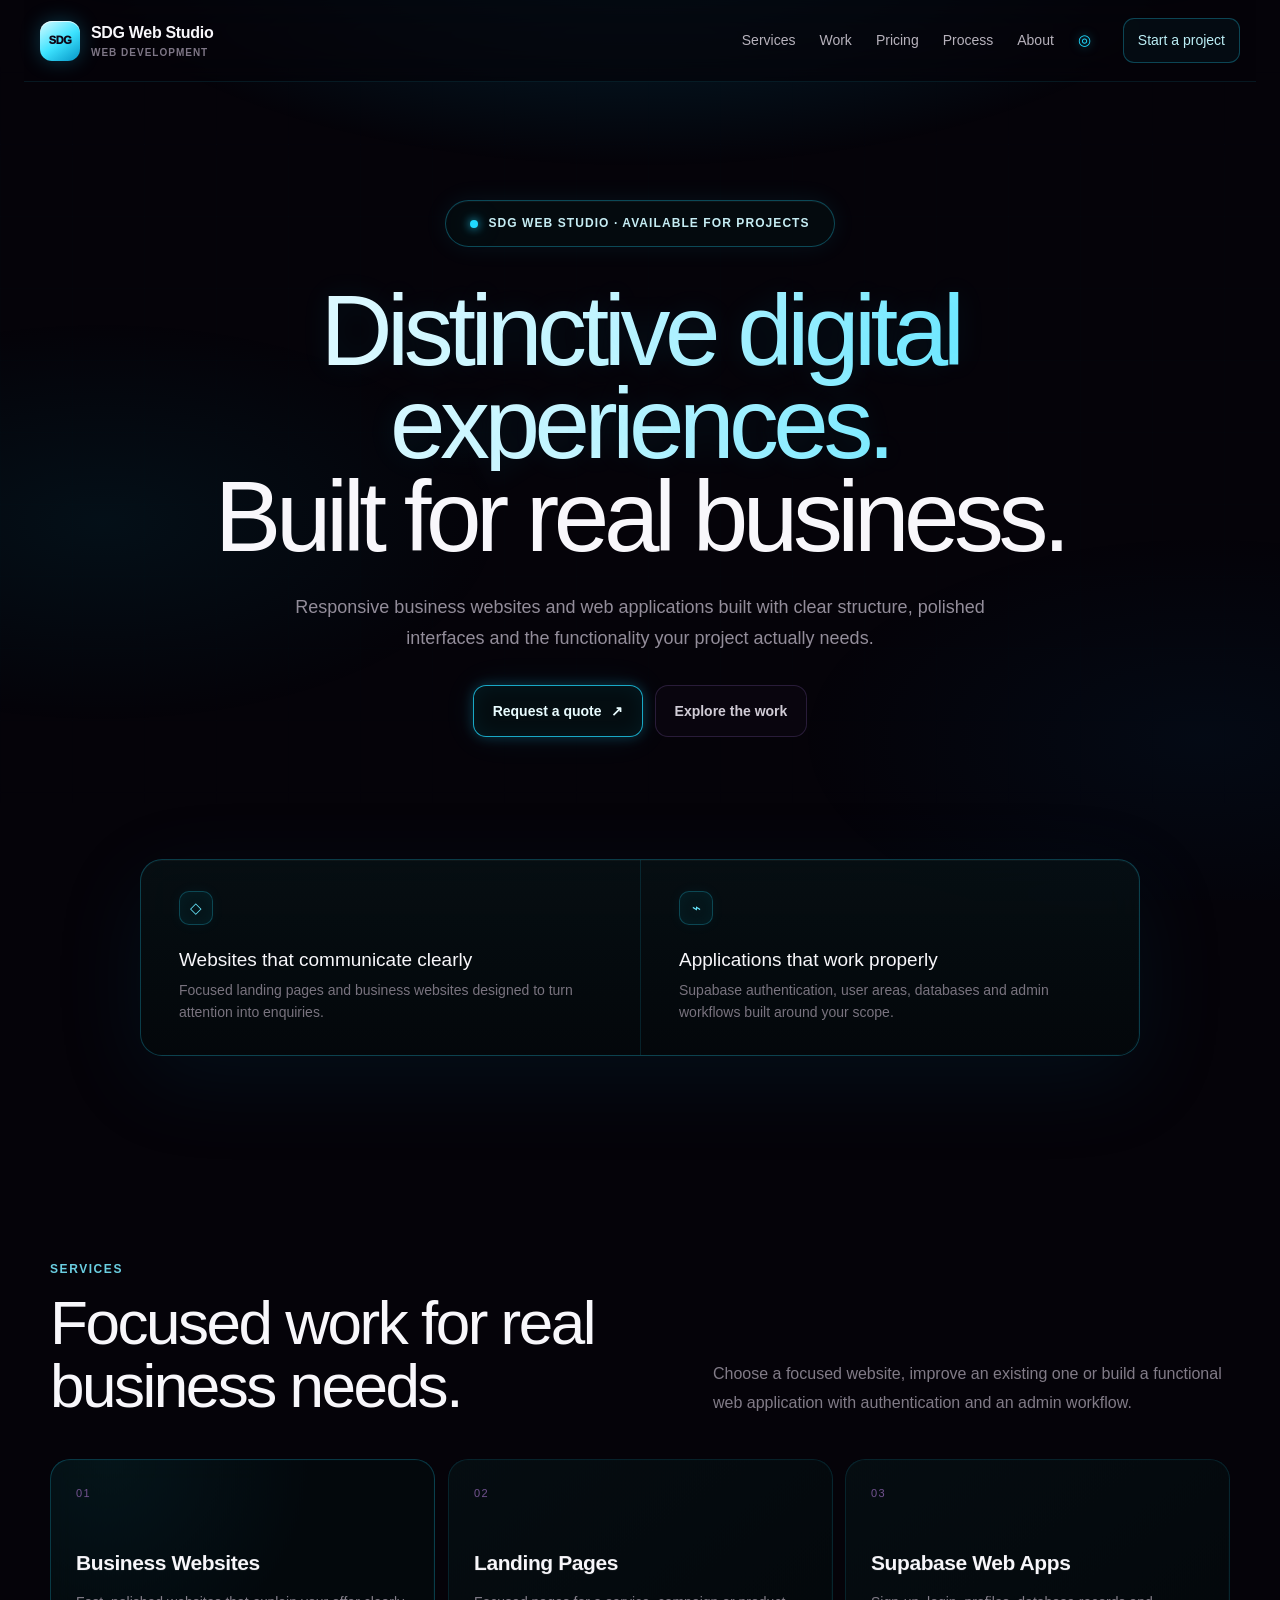
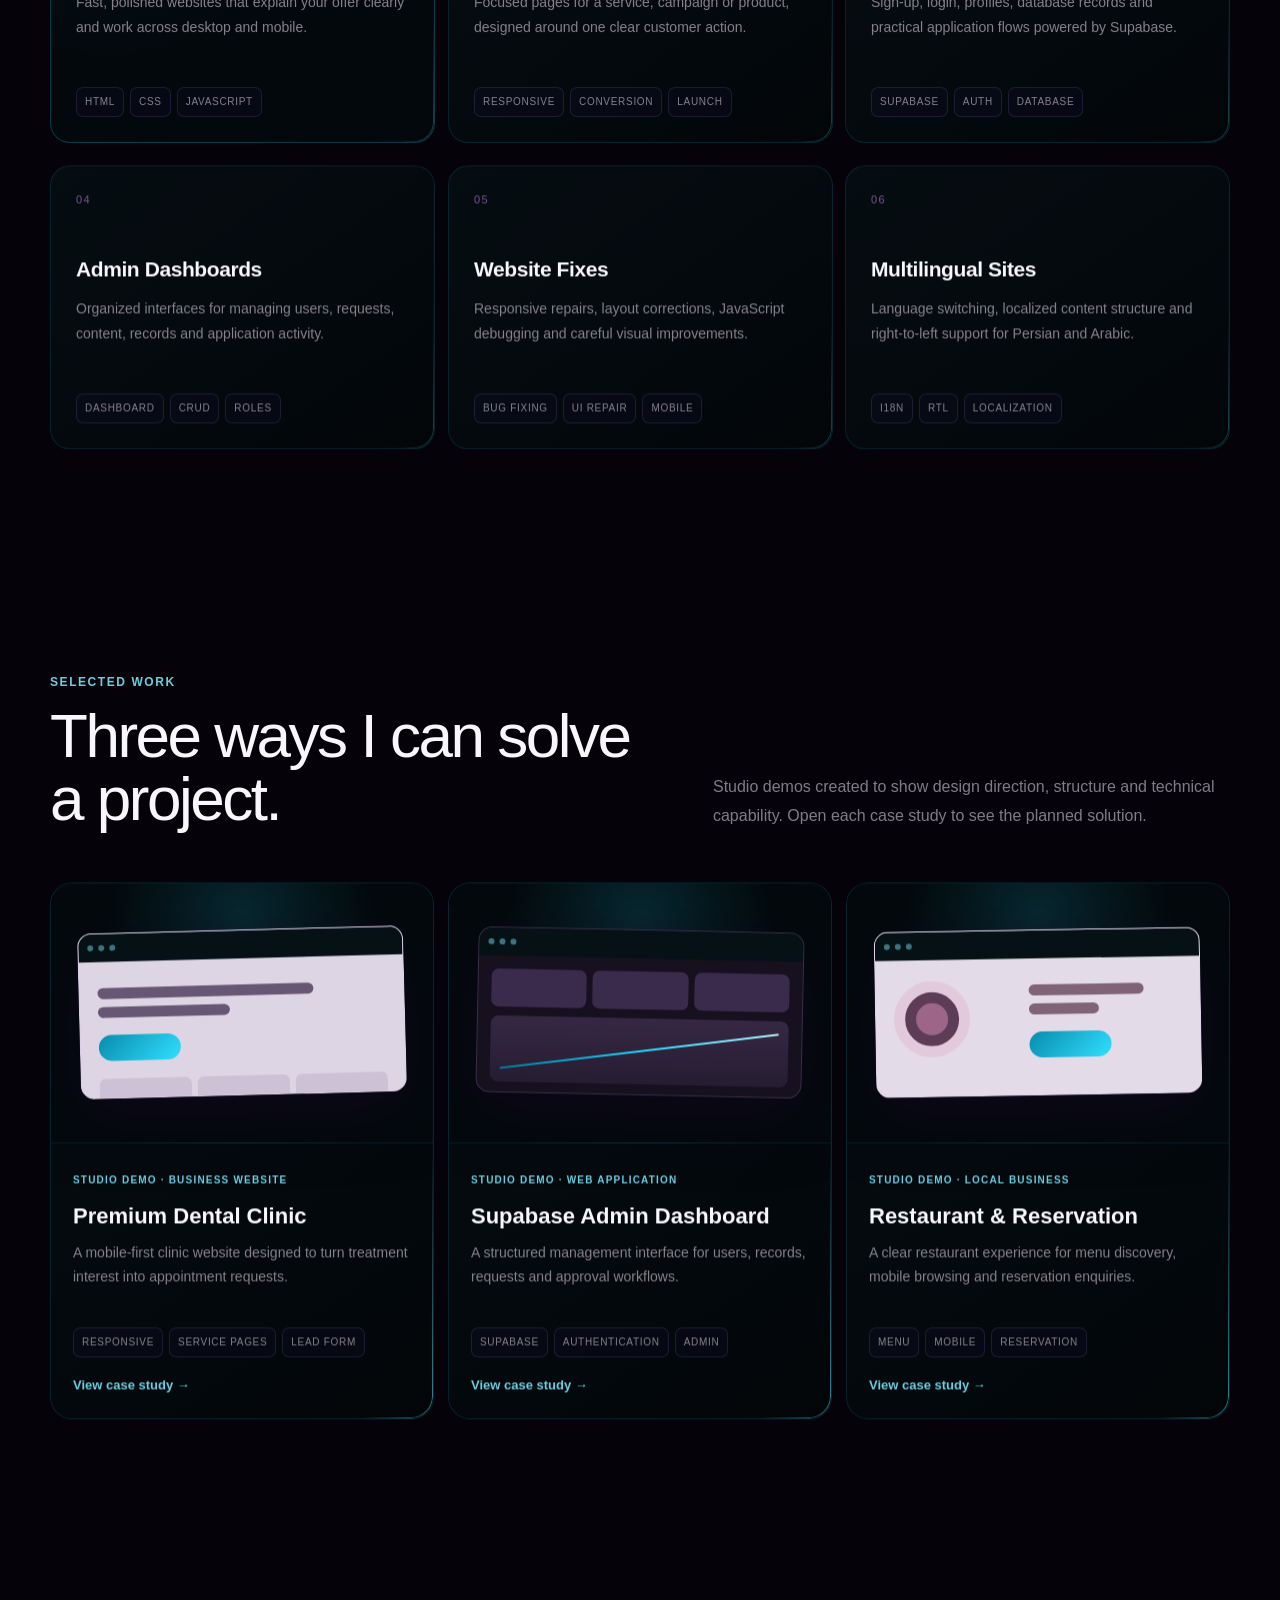
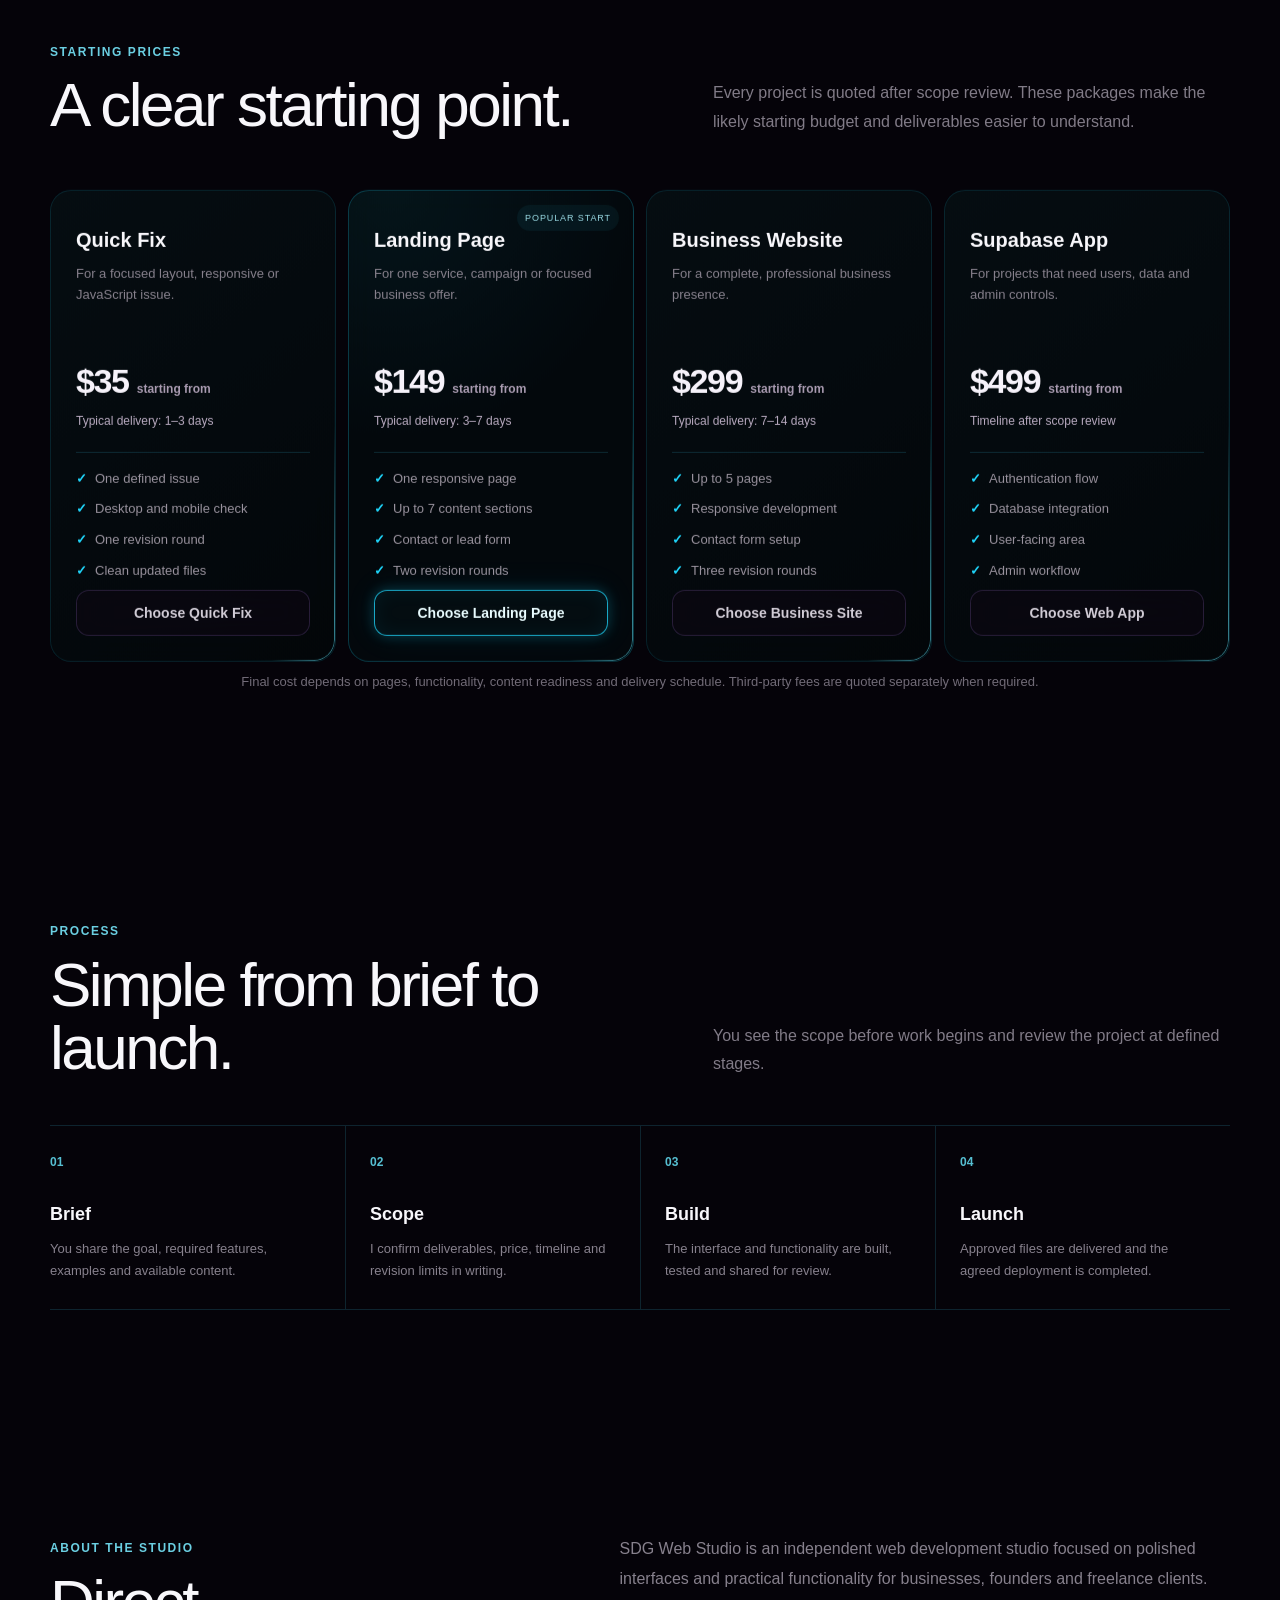
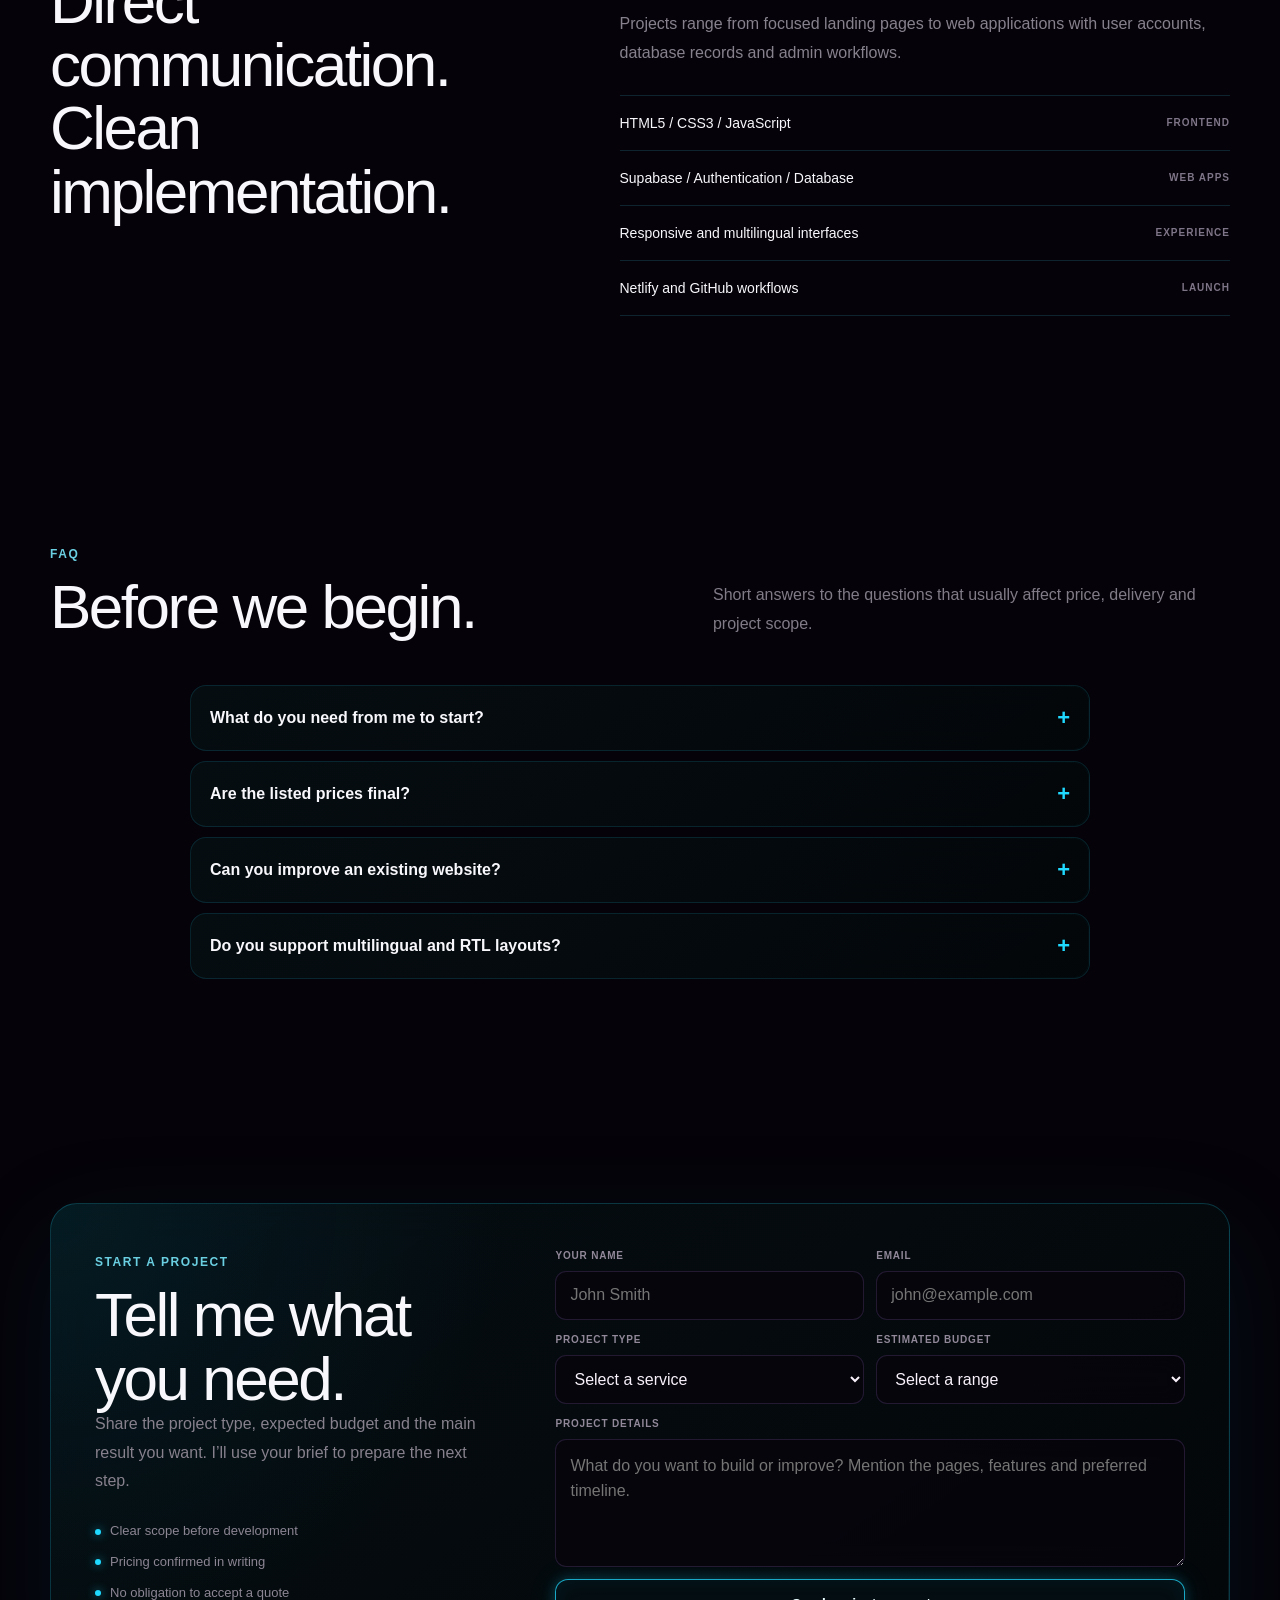
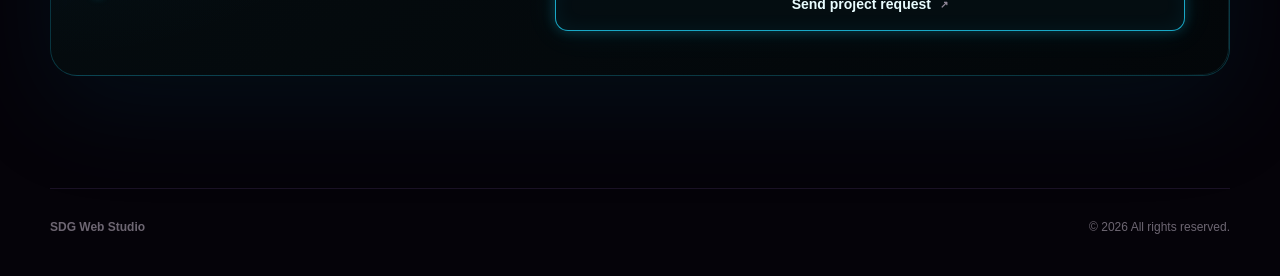
==== index.html @ 0b55d23b "Add files via upload" ====
<!DOCTYPE html>
<html lang="en">
<head>
  <meta charset="UTF-8">
  <meta name="viewport" content="width=device-width, initial-scale=1.0, viewport-fit=cover">
  <meta name="theme-color" content="#050309">
  <meta name="description" content="SDG Web Studio builds responsive business websites, landing pages, Supabase web apps and admin dashboards.">
  <title>SDG Web Studio — Websites & Web Apps</title>
  <link rel="icon" type="image/svg+xml" href="data:image/svg+xml,%3Csvg xmlns='http://www.w3.org/2000/svg' viewBox='0 0 64 64'%3E%3Cdefs%3E%3ClinearGradient id='g' x1='0' y1='0' x2='1' y2='1'%3E%3Cstop stop-color='%23d8b4fe'/%3E%3Cstop offset='1' stop-color='%237c3aed'/%3E%3C/linearGradient%3E%3C/defs%3E%3Crect width='64' height='64' rx='16' fill='%23050309'/%3E%3Cpath d='M42 20c-3-2-7-3-11-3-7 0-12 3-12 9 0 5 4 7 11 9 4 1 6 2 6 4s-2 3-6 3c-4 0-8-1-11-4l-3 7c4 3 9 4 14 4 9 0 14-4 14-11 0-5-4-8-11-10-4-1-6-2-6-4 0-1 2-2 5-2 3 0 6 1 8 3z' fill='url(%23g)'/%3E%3C/svg%3E">
  <style>
    :root{--bg:#140d1f;--surface:rgba(255,255,255,.07);--text:#fff9ff;--muted:#c5b8cf;--line:rgba(255,255,255,.14);--accent:#c7a0ff;--accent-light:#ffd2e9;--accent-deep:#8f63d8;--pink:#f5a7cc;--green:#9fdbc5;--max:1180px;--shadow:0 28px 80px rgba(20,8,35,.42)}
    *{box-sizing:border-box}html{scroll-behavior:smooth;scroll-padding-top:96px}
    body{margin:0;min-width:320px;background:radial-gradient(circle at 10% 0%,rgba(191,137,255,.22),transparent 30%),radial-gradient(circle at 92% 18%,rgba(255,151,205,.18),transparent 29%),radial-gradient(circle at 50% 82%,rgba(132,92,211,.12),transparent 35%),linear-gradient(145deg,#120b1d,#21152f 52%,#171021);background-attachment:fixed;color:var(--text);font-family:Inter,-apple-system,BlinkMacSystemFont,"Segoe UI",Roboto,Arial,sans-serif;line-height:1.6;overflow-x:hidden}
    body.modal-open{overflow:hidden}a{color:inherit;text-decoration:none}button,input,textarea,select{font:inherit}button{color:inherit}:focus-visible{outline:2px solid var(--pink);outline-offset:3px}
    .wrap{width:min(calc(100% - 32px),var(--max));margin-inline:auto}
    .header{position:sticky;top:12px;z-index:30;width:min(calc(100% - 24px),var(--max));height:70px;margin:12px auto 0;border:1px solid var(--line);border-radius:19px;background:rgba(37,24,52,.63);box-shadow:0 18px 60px rgba(16,7,29,.28);backdrop-filter:blur(22px) saturate(145%);display:flex;align-items:center;justify-content:space-between;padding:0 16px}
    .brand{display:flex;align-items:center;gap:11px;font-weight:850;letter-spacing:-.02em}.logo{width:40px;height:40px;border-radius:12px;display:grid;place-items:center;color:#2a1738;font-size:11px;font-weight:950;letter-spacing:-.04em;background:linear-gradient(145deg,var(--accent-light),var(--accent-deep));box-shadow:inset 0 1px rgba(255,255,255,.72),0 8px 26px rgba(201,138,255,.2)}.brand small{display:block;color:#ac9ab7;font-size:10px;font-weight:700;letter-spacing:.1em}
    .nav{display:flex;align-items:center;gap:24px;color:#c8bad1;font-size:14px}.nav a{transition:color .2s}.nav a:hover{color:#fff}.nav .nav-cta{padding:10px 14px;border:1px solid rgba(221,169,255,.32);border-radius:11px;color:#fbd4ec;background:linear-gradient(135deg,rgba(198,145,255,.12),rgba(255,164,210,.1))}.menu{display:none;width:42px;height:42px;border:1px solid var(--line);border-radius:11px;background:rgba(255,255,255,.07);font-size:22px;cursor:pointer}
    .section{padding:102px 0}.hero{min-height:720px;display:grid;grid-template-columns:1.08fr .92fr;gap:64px;align-items:center;padding-top:96px}.eyebrow,.kicker{font-size:12px;text-transform:uppercase;letter-spacing:.14em;color:#e7b9f4;font-weight:800}.eyebrow{display:flex;align-items:center;gap:10px}.dot{width:8px;height:8px;border-radius:50%;background:var(--green);box-shadow:0 0 0 5px rgba(159,219,197,.1)}
    h1,h2,h3,p{margin-top:0}h1{max-width:760px;margin:23px 0 25px;font-size:clamp(50px,6.8vw,88px);line-height:.98;letter-spacing:-.055em}.gradient-text{background:linear-gradient(100deg,#ffe0f0,#e5b5ff 52%,#a780ef);-webkit-background-clip:text;background-clip:text;color:transparent}.hero-copy{max-width:675px;color:#c8bdcf;font-size:clamp(16px,1.8vw,19px);line-height:1.78}
    .actions{display:flex;gap:12px;flex-wrap:wrap;margin-top:33px}.btn{min-height:52px;padding:0 19px;border-radius:13px;display:inline-flex;align-items:center;justify-content:center;gap:9px;font-weight:800;font-size:14px;border:1px solid transparent;cursor:pointer;transition:transform .2s,border-color .2s,background .2s}.btn:hover{transform:translateY(-2px)}.primary{background:linear-gradient(135deg,#f4afd5,#ae82ee);color:#271532;box-shadow:0 12px 34px rgba(201,137,255,.16)}.secondary{background:rgba(255,255,255,.055);border-color:var(--line);color:#f4eafa;backdrop-filter:blur(14px)}.hero-notes{display:flex;gap:20px;flex-wrap:wrap;margin-top:31px;color:#a798b1;font-size:13px}.hero-notes span{display:flex;align-items:center;gap:7px}.hero-notes i{width:5px;height:5px;border-radius:50%;background:#e4a3ce}
    .brief-card{position:relative;border:1px solid rgba(230,190,255,.25);border-radius:28px;padding:22px;background:linear-gradient(155deg,rgba(198,146,255,.12),rgba(255,166,211,.07) 42%),rgba(255,255,255,.055);box-shadow:var(--shadow);backdrop-filter:blur(24px) saturate(145%)}.brief-card:before{content:"";position:absolute;inset:12px;border:1px solid rgba(255,255,255,.06);border-radius:20px;pointer-events:none}.brief-top{display:flex;align-items:center;justify-content:space-between;gap:12px;padding:5px 5px 20px;border-bottom:1px solid var(--line)}.brief-top strong{font-size:15px}.brief-top span{font-size:11px;color:#e3b5f2;text-transform:uppercase;letter-spacing:.1em}
    .window{margin:20px 0 13px;border:1px solid var(--line);border-radius:17px;background:rgba(27,17,40,.68);overflow:hidden;box-shadow:inset 0 1px rgba(255,255,255,.04)}.window-bar{height:37px;padding:0 13px;display:flex;align-items:center;gap:6px;border-bottom:1px solid var(--line)}.window-bar i{width:7px;height:7px;border-radius:50%;background:#725f82}.window-bar i:first-child{background:#ee9fc9}.window-body{padding:24px}.mini-kicker{width:65px;height:7px;border-radius:4px;background:#bc82d9}.mini-title{width:82%;height:25px;border-radius:7px;background:#f4deef;margin:15px 0 9px}.mini-copy{width:62%;height:9px;border-radius:5px;background:#75657e}.mini-row{display:grid;grid-template-columns:repeat(3,1fr);gap:8px;margin-top:26px}.mini-row span{height:56px;border-radius:10px;background:rgba(255,255,255,.07);border:1px solid rgba(255,255,255,.1)}.brief-grid{display:grid;grid-template-columns:1fr 1fr;gap:10px}.brief-item{padding:14px;border:1px solid var(--line);border-radius:13px;background:rgba(255,255,255,.045);backdrop-filter:blur(12px)}.brief-item small{display:block;color:#aa9ab4;font-size:11px}.brief-item b{display:block;margin-top:3px;font-size:13px}
    .section-head{display:grid;grid-template-columns:1.08fr .92fr;gap:56px;align-items:end;margin-bottom:38px}.section-head h2,.about h2,.contact-copy h2{font-size:clamp(38px,5vw,62px);line-height:1.02;letter-spacing:-.045em;margin:10px 0 0}.section-head p{color:#bfb2c8;line-height:1.8;margin:0;max-width:530px}
    .service-grid{display:grid;grid-template-columns:repeat(3,1fr);gap:13px}.service{min-height:284px;padding:25px;border:1px solid var(--line);border-radius:20px;background:linear-gradient(145deg,rgba(255,255,255,.075),rgba(211,160,255,.035));backdrop-filter:blur(18px);display:flex;flex-direction:column;transition:transform .25s,border-color .25s,background .25s}.service:hover{transform:translateY(-4px);border-color:rgba(235,186,255,.34);background:linear-gradient(145deg,rgba(255,255,255,.095),rgba(239,156,209,.055))}.service.featured{border-color:rgba(231,182,255,.3);background:linear-gradient(145deg,rgba(192,135,255,.13),rgba(255,163,211,.075))}.num{font-size:11px;color:#a995b4;letter-spacing:.12em}.service h3{font-size:21px;letter-spacing:-.02em;margin:43px 0 11px}.service p{color:#b9adbf;font-size:14px;line-height:1.75;margin-bottom:20px}.tags{display:flex;flex-wrap:wrap;gap:6px;margin-top:auto}.tags span{font-size:10px;text-transform:uppercase;letter-spacing:.07em;border:1px solid var(--line);padding:6px 8px;border-radius:7px;color:#ae9bb8;background:rgba(255,255,255,.025)}
    .project-grid{display:grid;grid-template-columns:repeat(3,1fr);gap:14px}.project{border:1px solid var(--line);border-radius:22px;overflow:hidden;background:linear-gradient(145deg,rgba(255,255,255,.075),rgba(202,147,255,.035));backdrop-filter:blur(18px);transition:transform .25s,border-color .25s}.project:hover{transform:translateY(-4px);border-color:rgba(235,186,255,.34)}.project-visual{height:260px;padding:28px;display:flex;align-items:center;justify-content:center;border-bottom:1px solid var(--line);background:radial-gradient(circle at 70% 25%,rgba(255,164,212,.2),transparent 33%),linear-gradient(145deg,rgba(144,94,213,.24),rgba(76,45,108,.18))}.browser{width:100%;height:82%;border:1px solid rgba(255,255,255,.18);border-radius:14px;background:#eadff0;box-shadow:0 20px 50px rgba(25,9,40,.32);overflow:hidden;transform:rotate(-1.5deg)}.browser.dark{background:#292037;transform:rotate(1.2deg)}.browser.warm{background:#f1dfe9;transform:rotate(-1deg)}.browser-bar{height:28px;background:#30223d;display:flex;gap:5px;align-items:center;padding:0 9px}.browser-bar i{width:6px;height:6px;border-radius:50%;background:#8e769d}
    .clinic-ui,.restaurant-ui{padding:18px}.ui-line{height:11px;background:#675774;border-radius:6px;margin:8px 0}.ui-line.a{width:75%}.ui-line.b{width:46%}.ui-button{width:82px;height:26px;border-radius:15px;background:linear-gradient(135deg,#eea4cc,#a57be8);margin-top:17px}.ui-cards{display:grid;grid-template-columns:repeat(3,1fr);gap:6px;margin-top:18px}.ui-cards i{height:36px;background:rgba(104,74,122,.14);border-radius:6px}.dashboard-ui{padding:13px}.metrics{display:grid;grid-template-columns:repeat(3,1fr);gap:6px}.metrics i{height:38px;border-radius:7px;background:#3a2b4c}.dash-chart{height:66px;border-radius:8px;background:linear-gradient(180deg,#362844,#261d32);margin-top:9px;position:relative;overflow:hidden}.dash-chart:after{content:"";position:absolute;left:10px;right:10px;top:32px;height:2px;background:linear-gradient(90deg,#9f76de,#f2a8d0,#bb91f3);transform:skewY(-8deg)}.restaurant-ui{display:grid;grid-template-columns:.9fr 1.1fr;gap:10px;align-items:center}.plate{width:76px;height:76px;border-radius:50%;border:11px solid #e3c9dc;background:#9d6689;box-shadow:inset 0 0 0 11px #5c3c56}.rest-copy .ui-line{background:#806378}
    .project-info{padding:22px}.type{font-size:10px;color:#ddaeea;text-transform:uppercase;letter-spacing:.12em;font-weight:800}.project-info h3{font-size:22px;margin:7px 0 8px}.project-info p{color:#b8acbf;font-size:14px;line-height:1.7;min-height:72px}.case-btn{margin-top:18px;padding:0;background:none;border:0;color:#e9b9ee;font-size:13px;font-weight:800;cursor:pointer}
    .pricing-grid{display:grid;grid-template-columns:repeat(4,1fr);gap:12px;align-items:stretch}.price-card{position:relative;padding:25px;border:1px solid var(--line);border-radius:21px;background:linear-gradient(145deg,rgba(255,255,255,.075),rgba(200,144,255,.035));backdrop-filter:blur(18px);display:flex;flex-direction:column}.price-card.popular{border-color:rgba(235,186,255,.38);background:linear-gradient(145deg,rgba(192,135,255,.15),rgba(255,163,211,.09))}.badge{position:absolute;top:14px;right:14px;font-size:9px;text-transform:uppercase;letter-spacing:.1em;padding:6px 8px;border-radius:20px;background:rgba(231,174,255,.14);color:#f1c5ef}.price-card h3{font-size:20px;margin:8px 0}.price-desc{color:#b4a7bc;font-size:13px;min-height:62px}.price{font-size:34px;font-weight:850;letter-spacing:-.04em;margin:15px 0 4px}.price small{font-size:12px;color:#a99bb1;font-weight:600;letter-spacing:0}.timeline{font-size:12px;color:#b9abc1;padding-bottom:20px;border-bottom:1px solid var(--line)}.features{list-style:none;padding:16px 0 8px;margin:0;display:grid;gap:10px;color:#c5b8cc;font-size:13px}.features li{display:flex;gap:8px}.features li:before{content:"✓";color:#efadd4;font-weight:900}.price-card .btn{margin-top:auto;width:100%;min-height:46px}.pricing-note{margin:18px 0 0;color:#aa9caf;font-size:13px;text-align:center}
    .process-grid{display:grid;grid-template-columns:repeat(4,1fr);border-top:1px solid var(--line);border-bottom:1px solid var(--line)}.step{padding:27px 24px 27px 0}.step+.step{padding-left:24px;border-left:1px solid var(--line)}.step b{display:block;font-size:12px;color:#dca8ea;margin-bottom:28px}.step h3{font-size:18px;margin-bottom:9px}.step p{font-size:13px;color:#b3a6bb;line-height:1.7;margin:0}
    .about{display:grid;grid-template-columns:.9fr 1.1fr;gap:70px;align-items:start}.about-copy p{color:#c0b4c7;line-height:1.82}.capabilities{margin-top:28px;border-top:1px solid var(--line)}.capabilities div{min-height:55px;border-bottom:1px solid var(--line);display:flex;justify-content:space-between;align-items:center;gap:16px}.capabilities span{font-size:14px}.capabilities b{font-size:10px;color:#a895b3;text-transform:uppercase;letter-spacing:.1em}
    .faq{display:grid;gap:10px;max-width:900px;margin:0 auto}.faq details{border:1px solid var(--line);border-radius:16px;background:linear-gradient(145deg,rgba(255,255,255,.07),rgba(205,149,255,.03));backdrop-filter:blur(16px);padding:0 19px}.faq summary{min-height:64px;display:flex;align-items:center;justify-content:space-between;gap:20px;cursor:pointer;font-weight:750;list-style:none}.faq summary::-webkit-details-marker{display:none}.faq summary:after{content:"+";font-size:22px;color:#e5afea}.faq details[open] summary:after{content:"−"}.faq details p{color:#b8abbf;font-size:14px;line-height:1.8;padding:0 0 19px;margin:0;max-width:760px}
    .contact-box{border:1px solid rgba(234,189,255,.28);border-radius:27px;padding:44px;display:grid;grid-template-columns:.78fr 1.22fr;gap:58px;background:radial-gradient(circle at 0 0,rgba(204,145,255,.16),transparent 33%),radial-gradient(circle at 100% 100%,rgba(255,160,210,.11),transparent 35%),rgba(255,255,255,.055);box-shadow:var(--shadow);backdrop-filter:blur(22px)}.contact-copy p{color:#c0b4c7;line-height:1.8}.contact-points{margin-top:25px;display:grid;gap:10px;color:#c4b7cb;font-size:13px}.contact-points span{display:flex;align-items:center;gap:9px}.contact-points i{width:6px;height:6px;border-radius:50%;background:#eba7d1}
    .form{display:grid;grid-template-columns:1fr 1fr;gap:12px}.form label{display:grid;gap:7px}.form label.full,.form button{grid-column:1/-1}.form span{font-size:10px;color:#b7a8c0;text-transform:uppercase;letter-spacing:.08em;font-weight:800}.form input,.form select,.form textarea{width:100%;background:rgba(31,19,44,.62);color:#f8f1fb;border:1px solid var(--line);border-radius:11px;padding:13px 14px;outline:none;backdrop-filter:blur(12px)}.form input:focus,.form select:focus,.form textarea:focus{border-color:rgba(236,181,255,.52)}.form input,.form select{height:49px}.form textarea{min-height:128px;resize:vertical}.honeypot{position:absolute!important;left:-9999px!important}
    footer{width:min(calc(100% - 32px),var(--max));margin:auto;padding:29px 0 39px;border-top:1px solid var(--line);display:flex;justify-content:space-between;gap:18px;color:#a99cb1;font-size:12px}
    dialog{width:min(calc(100% - 28px),720px);max-height:88vh;padding:0;border:1px solid rgba(235,190,255,.3);border-radius:24px;background:linear-gradient(145deg,rgba(48,30,66,.96),rgba(31,20,45,.96));color:var(--text);box-shadow:0 30px 100px rgba(18,6,31,.7);backdrop-filter:blur(24px)}dialog::backdrop{background:rgba(18,8,27,.72);backdrop-filter:blur(8px)}.modal-inner{padding:30px}.modal-top{display:flex;justify-content:space-between;gap:20px;align-items:flex-start}.modal-top h3{font-size:30px;line-height:1.05;margin:8px 0 0}.close{width:42px;height:42px;border:1px solid var(--line);border-radius:12px;background:rgba(255,255,255,.07);font-size:21px;cursor:pointer}.modal-lead{margin:22px 0;color:#c3b6ca;line-height:1.8}.case-grid{display:grid;grid-template-columns:1fr 1fr;gap:10px}.case-block{padding:17px;border:1px solid var(--line);border-radius:14px;background:rgba(255,255,255,.035)}.case-block b{display:block;font-size:12px;color:#e9b3ed;margin-bottom:7px;text-transform:uppercase;letter-spacing:.08em}.case-block p{font-size:13px;color:#b9acc0;line-height:1.65;margin:0}.modal-actions{display:flex;gap:10px;margin-top:22px}.modal-actions .btn{flex:1}
    @media(max-width:1020px){.pricing-grid{grid-template-columns:repeat(2,1fr)}.project-grid{grid-template-columns:1fr 1fr}.project:last-child{grid-column:1/-1}.project:last-child .project-visual{height:300px}}
    @media(max-width:900px){.nav{display:none;position:absolute;top:73px;left:0;right:0;background:rgba(38,24,53,.94);backdrop-filter:blur(22px);border:1px solid var(--line);border-radius:16px;padding:12px;flex-direction:column;align-items:stretch}.nav.open{display:flex}.menu{display:block}.hero{grid-template-columns:1fr;gap:48px;min-height:auto;padding-top:92px}.brief-card{max-width:650px}.section{padding:80px 0}.section-head,.about,.contact-box{grid-template-columns:1fr}.service-grid{grid-template-columns:repeat(2,1fr)}.process-grid{grid-template-columns:1fr 1fr}.step:nth-child(3){border-left:0;border-top:1px solid var(--line)}.step:nth-child(4){border-top:1px solid var(--line)}.project-grid{grid-template-columns:1fr}.project:last-child{grid-column:auto}.project-visual,.project:last-child .project-visual{height:300px}.contact-box{gap:38px}}
    @media(max-width:620px){.wrap{width:calc(100% - 24px)}.header{top:8px;margin-top:8px}.brand strong{font-size:14px}.brand small{font-size:9px}.section{padding:66px 0}.hero{padding-top:78px}h1{font-size:49px}.actions .btn{width:100%}.brief-card{padding:16px}.brief-grid{grid-template-columns:1fr}.section-head{gap:20px}.service-grid,.pricing-grid,.process-grid{grid-template-columns:1fr}.service{min-height:250px}.project-visual,.project:last-child .project-visual{height:250px}.step,.step+.step{padding:24px 0;border-left:0;border-top:1px solid var(--line)}.process-grid .step:first-child{border-top:0}.contact-box{padding:28px 18px}.form{grid-template-columns:1fr}.form label{grid-column:1/-1}.case-grid{grid-template-columns:1fr}.modal-inner{padding:23px 18px}.modal-actions{flex-direction:column}footer{flex-direction:column;align-items:flex-start}}
    @media(prefers-reduced-motion:reduce){html{scroll-behavior:auto}*,*:before,*:after{transition:none!important}}
  </style>
  <style id="violet-signature-theme">
    :root{--bg:#050309;--surface:rgba(14,10,20,.74);--text:#f8f7fb;--muted:#918b99;--line:rgba(196,153,255,.18);--accent:#9b5cff;--accent-light:#d8b4fe;--accent-deep:#6d28d9;--pink:#a855f7;--green:#9ee7ce;--shadow:0 28px 90px rgba(36,8,67,.34)}
    body{background:#050309;color:var(--text);font-family:Bahnschrift,-apple-system,BlinkMacSystemFont,"Segoe UI",Roboto,Arial,sans-serif;position:relative}
    body:before{content:"";position:fixed;inset:0;z-index:-2;pointer-events:none;background:radial-gradient(ellipse 70% 42% at 50% -8%,rgba(123,52,214,.3),transparent 68%),radial-gradient(ellipse 48% 30% at 12% 58%,rgba(91,33,182,.11),transparent 72%),radial-gradient(ellipse 42% 34% at 92% 80%,rgba(151,71,255,.09),transparent 74%)}
    body:after{content:"";position:fixed;inset:0;z-index:-1;pointer-events:none;opacity:.15;background-image:linear-gradient(rgba(167,118,230,.11) 1px,transparent 1px),linear-gradient(90deg,rgba(167,118,230,.11) 1px,transparent 1px);background-size:72px 72px;mask-image:linear-gradient(to bottom,transparent,black 18%,black 74%,transparent)}
    .header{top:0;width:min(calc(100% - 48px),1280px);height:82px;margin:0 auto;border:0;border-bottom:1px solid rgba(178,128,242,.12);border-radius:0;background:rgba(5,3,9,.72);box-shadow:none;backdrop-filter:blur(20px)}
    .logo{color:#0e0717;background:linear-gradient(135deg,#d8b4fe,#8b5cf6 58%,#6d28d9);box-shadow:0 0 30px rgba(139,92,246,.3),inset 0 1px rgba(255,255,255,.55)}
    .brand small{color:#7e7686}.nav{color:#b7b2bc}.nav .nav-cta{border-color:rgba(167,111,238,.32);color:#d9baff;background:rgba(132,64,214,.1)}
    .menu{background:rgba(18,12,26,.88);border-color:rgba(187,140,245,.2)}
    .hero{min-height:850px;padding:118px 0 88px;display:flex;flex-direction:column;justify-content:center;align-items:center;gap:0;text-align:center}
    .hero>div:first-child{display:flex;flex-direction:column;align-items:center;width:100%}
    .eyebrow{border:1px solid rgba(177,128,238,.38);border-radius:999px;padding:13px 24px;background:linear-gradient(120deg,rgba(93,44,153,.25),rgba(20,14,28,.75));box-shadow:inset 0 1px rgba(255,255,255,.04),0 0 35px rgba(109,40,217,.12);color:#d8b4fe;letter-spacing:.09em}
    .eyebrow .dot{background:#a78bfa;box-shadow:0 0 16px rgba(167,139,250,.8)}
    h1{max-width:1110px;margin:38px auto 28px;font-size:clamp(58px,7.8vw,108px);line-height:.93;letter-spacing:-.055em;font-weight:430}
    .gradient-text{display:block;background:linear-gradient(95deg,#7c3aed 4%,#a855f7 45%,#d8b4fe 96%);-webkit-background-clip:text;background-clip:text;color:transparent;text-shadow:0 0 52px rgba(124,58,237,.12)}
    .hero-copy{max-width:720px;margin:0 auto;color:#938d9a;font-size:18px;line-height:1.75}
    .actions{justify-content:center;margin-top:30px}.primary{color:#fff;background:linear-gradient(135deg,#6d28d9,#8b5cf6 58%,#a855f7);box-shadow:0 14px 40px rgba(109,40,217,.3)}.secondary{background:rgba(12,8,17,.72);border-color:rgba(174,126,236,.19);color:#d1ccd6}.hero-notes{justify-content:center;color:#716b78}.hero-notes i{background:#8b5cf6}
    .hero-panel{width:min(100%,1000px);margin-top:70px;display:grid;grid-template-columns:1fr 1fr;border:1px solid rgba(177,130,235,.34);border-radius:22px;background:linear-gradient(180deg,rgba(16,11,23,.72),rgba(8,6,12,.82));box-shadow:inset 0 1px rgba(255,255,255,.035),0 24px 90px rgba(42,9,74,.18);backdrop-filter:blur(18px);overflow:hidden;text-align:left}
    .hero-panel article{padding:31px 38px;position:relative}.hero-panel article+article{border-left:1px solid rgba(178,128,242,.18)}.hero-panel b{display:block;font-size:19px;font-weight:500;margin-bottom:5px}.hero-panel p{margin:0;color:#79737f;font-size:14px;line-height:1.55}.panel-icon{width:34px;height:34px;display:grid;place-items:center;margin-bottom:20px;border:1px solid rgba(179,128,240,.28);border-radius:10px;color:#b889f4;background:rgba(116,55,190,.1);font-size:15px}
    .section{padding:112px 0}.section-head{margin-bottom:46px}.section-head h2,.about h2,.contact-copy h2{font-weight:430;letter-spacing:-.04em}.section-head p{color:#817b87}
    .kicker{color:#a97be8;letter-spacing:.13em}
    .service,.project,.price-card,.faq details{background:linear-gradient(145deg,rgba(18,13,25,.78),rgba(8,6,12,.84));border-color:rgba(178,128,242,.16);backdrop-filter:blur(12px)}
    .service:hover,.project:hover{border-color:rgba(168,85,247,.46);box-shadow:0 20px 70px rgba(60,18,95,.16)}
    .service.featured,.price-card.popular{background:radial-gradient(circle at 15% 0,rgba(119,53,201,.14),transparent 48%),rgba(12,8,17,.82);border-color:rgba(168,85,247,.38)}
    .service p,.project-info p,.price-desc,.step p,.about-copy p,.faq details p,.contact-copy p{color:#87818d}.num{color:#765594}.tags span{color:#89818f;border-color:rgba(173,126,230,.15);background:rgba(124,58,237,.035)}
    .project-visual{background:radial-gradient(circle at 50% 12%,rgba(123,62,201,.24),transparent 46%),#09060d;border-color:rgba(175,126,233,.13)}
    .browser{border-color:rgba(204,170,248,.2);background:#ddd5e4;box-shadow:0 22px 60px rgba(22,5,38,.5)}.browser.dark{background:#17101f}.browser.warm{background:#e4dbe9}.browser-bar{background:#160e20}.browser-bar i{background:#675673}.ui-button{background:linear-gradient(135deg,#7c3aed,#b16df0)}.dash-chart:after{background:linear-gradient(90deg,#5b21b6,#a855f7,#d8b4fe)}
    .type,.case-btn{color:#ad7eea}.price-card .price{color:#f6f2fa}.badge{background:rgba(124,58,237,.13);color:#c9a7f4}.features{color:#99929e}.features li:before{color:#a855f7}.pricing-note{color:#716b77}.step b{color:#9c6edc}
    .capabilities b{color:#7f7588}.faq summary:after{color:#a855f7}
    .contact-box{border-color:rgba(175,124,240,.27);background:radial-gradient(circle at 0 0,rgba(107,37,191,.14),transparent 36%),linear-gradient(145deg,rgba(17,12,23,.86),rgba(8,6,12,.88));box-shadow:0 30px 100px rgba(36,6,60,.25)}.contact-points{color:#8c8593}.contact-points i{background:#8b5cf6}.form span{color:#918899}.form input,.form select,.form textarea{background:rgba(8,5,12,.76);border-color:rgba(178,128,242,.17)}.form input:focus,.form select:focus,.form textarea:focus{border-color:rgba(168,85,247,.6)}
    dialog{border-color:rgba(177,126,240,.3);background:linear-gradient(145deg,rgba(19,13,27,.98),rgba(7,5,11,.98));box-shadow:0 30px 100px rgba(23,4,40,.8)}.case-block{background:rgba(124,58,237,.025);border-color:rgba(178,128,242,.15)}.case-block b{color:#af7eea}.modal-lead,.case-block p{color:#8f8896}
    footer{color:#6d6672;border-color:rgba(176,127,235,.13)}
    @media(max-width:900px){.header{width:calc(100% - 24px)}.nav{background:rgba(9,6,13,.96);border-color:rgba(177,128,238,.2)}.hero{min-height:auto;padding-top:110px}.hero-panel{max-width:700px}.section{padding:86px 0}}
    @media(max-width:620px){.header{height:70px}.hero{padding:86px 0 64px}h1{font-size:clamp(47px,14vw,64px);line-height:.95;margin-top:30px}.hero-copy{font-size:16px}.eyebrow{padding:11px 16px;font-size:10px}.hero-panel{grid-template-columns:1fr;margin-top:52px}.hero-panel article{padding:25px 23px}.hero-panel article+article{border-left:0;border-top:1px solid rgba(178,128,242,.18)}.section{padding:72px 0}body:after{background-size:48px 48px}}
  </style>
  <style id="neon-motion-refinement">
    :root{--neon:#c26bff;--neon-soft:#e0c6ff;--neon-deep:#6f2da8}
    body:before{background:radial-gradient(ellipse 62% 35% at 50% -8%,rgba(134,61,188,.18),transparent 70%),radial-gradient(ellipse 38% 28% at 8% 60%,rgba(137,67,189,.065),transparent 74%),radial-gradient(ellipse 38% 30% at 94% 82%,rgba(161,81,218,.055),transparent 76%)}
    body:after{opacity:.09;background-image:linear-gradient(rgba(190,125,232,.09) 1px,transparent 1px),linear-gradient(90deg,rgba(190,125,232,.09) 1px,transparent 1px)}
    .gradient-text{background:linear-gradient(100deg,#f6f1fa 2%,#ddc8ec 45%,#ba82dc 100%);-webkit-background-clip:text;background-clip:text;color:transparent;text-shadow:0 0 28px rgba(194,107,255,.09)}
    .logo{background:linear-gradient(145deg,#eadcff,#b978e9 58%,#8243ad);box-shadow:0 0 20px rgba(194,107,255,.23),inset 0 1px rgba(255,255,255,.6)}
    .eyebrow{color:#d9c1e8;border-color:rgba(194,107,255,.3);background:rgba(13,8,18,.8);box-shadow:inset 0 1px rgba(255,255,255,.035),0 0 24px rgba(194,107,255,.08)}
    .eyebrow .dot{background:var(--neon);box-shadow:0 0 10px rgba(194,107,255,.9),0 0 24px rgba(194,107,255,.38)}
    .primary{color:#f8efff;background:rgba(14,8,20,.9);border-color:rgba(194,107,255,.78);box-shadow:inset 0 0 20px rgba(194,107,255,.07),0 0 13px rgba(194,107,255,.22),0 0 34px rgba(194,107,255,.08)}
    .primary:hover{background:rgba(194,107,255,.09);box-shadow:inset 0 0 24px rgba(194,107,255,.1),0 0 18px rgba(194,107,255,.32),0 0 42px rgba(194,107,255,.12)}
    .nav .nav-cta{color:#d9c3e9;border-color:rgba(194,107,255,.28);background:rgba(194,107,255,.045)}
    .kicker,.type,.case-btn{color:#b98bd7}.hero-notes i,.contact-points i{background:var(--neon);box-shadow:0 0 10px rgba(194,107,255,.55)}
    .panel-icon{color:#cc9cea;border-color:rgba(194,107,255,.26);background:rgba(194,107,255,.045);box-shadow:inset 0 0 14px rgba(194,107,255,.04)}
    .hero-panel,.service,.project,.price-card,.faq details,.contact-box{position:relative;isolation:isolate;overflow:hidden}
    .hero-panel:before,.service:before,.project:before,.price-card:before,.faq details:before,.contact-box:before{content:"";position:absolute;z-index:2;inset:0;padding:1px;border-radius:inherit;background:linear-gradient(105deg,transparent 0%,transparent 38%,rgba(213,153,255,.08) 44%,rgba(213,153,255,.75) 50%,rgba(213,153,255,.08) 56%,transparent 62%,transparent 100%);background-size:260% 100%;background-position:170% 0;-webkit-mask:linear-gradient(#fff 0 0) content-box,linear-gradient(#fff 0 0);-webkit-mask-composite:xor;mask-composite:exclude;pointer-events:none;opacity:.55;animation:neonBorderSweep 7.5s linear infinite}
    .service:nth-child(2):before,.project:nth-child(2):before,.price-card:nth-child(2):before{animation-delay:-1.4s}.service:nth-child(3):before,.project:nth-child(3):before,.price-card:nth-child(3):before{animation-delay:-2.8s}.service:nth-child(4):before,.price-card:nth-child(4):before{animation-delay:-4.2s}.service:nth-child(5):before{animation-delay:-5.6s}.service:nth-child(6):before{animation-delay:-7s}
    .service:after,.project:after,.price-card:after{content:"";position:absolute;z-index:1;inset:0;pointer-events:none;background:radial-gradient(320px circle at var(--mx,50%) var(--my,50%),rgba(194,107,255,.095),transparent 58%);opacity:0;transition:opacity .35s ease}
    .service:hover:after,.project:hover:after,.price-card:hover:after{opacity:1}
    .hero-panel,.service,.project,.price-card{transform-style:preserve-3d;will-change:transform;transition:transform .55s cubic-bezier(.2,.8,.2,1),border-color .35s ease,box-shadow .35s ease}
    .service:hover,.project:hover,.price-card:hover,.motion-ready .service.reveal.is-visible:hover,.motion-ready .project.reveal.is-visible:hover,.motion-ready .price-card.reveal.is-visible:hover{transform:perspective(1000px) translateY(-7px) rotateX(var(--tilt-x,0deg)) rotateY(var(--tilt-y,0deg));border-color:rgba(194,107,255,.33);box-shadow:0 18px 55px rgba(43,12,63,.22),0 0 22px rgba(194,107,255,.055);transition-delay:0ms}
    .hero-panel{animation:panelFloat 7s ease-in-out infinite}.hero-panel:hover{animation-play-state:paused;border-color:rgba(194,107,255,.42);box-shadow:inset 0 1px rgba(255,255,255,.035),0 24px 90px rgba(42,9,74,.2),0 0 30px rgba(194,107,255,.07)}
    .service.featured,.price-card.popular{border-color:rgba(194,107,255,.27);background:radial-gradient(circle at 15% 0,rgba(194,107,255,.07),transparent 48%),rgba(11,7,15,.84)}
    .badge{color:#d4b2e7;background:rgba(194,107,255,.07)}.features li:before,.faq summary:after{color:#c58ee5}.step b{color:#ad7bc9}
    .form input:focus,.form select:focus,.form textarea:focus{border-color:rgba(194,107,255,.45);box-shadow:0 0 0 3px rgba(194,107,255,.055)}
    .motion-ready .reveal{opacity:0;transform:translateY(42px);filter:blur(5px)}
    .motion-ready .reveal.is-visible{opacity:1;transform:translateY(0);filter:blur(0);transition:opacity .8s ease,transform .9s cubic-bezier(.16,1,.3,1),filter .8s ease;transition-delay:var(--reveal-delay,0ms)}
    @keyframes neonBorderSweep{0%{background-position:170% 0}100%{background-position:-80% 0}}
    @keyframes panelFloat{0%,100%{transform:translateY(0)}50%{transform:translateY(-8px)}}
    @media(hover:none){.service:hover,.project:hover,.price-card:hover{transform:none}.service:after,.project:after,.price-card:after{display:none}}
    @media(prefers-reduced-motion:reduce){.hero-panel,.hero-panel:before,.service:before,.project:before,.price-card:before,.faq details:before,.contact-box:before{animation:none!important}.motion-ready .reveal,.motion-ready .reveal.is-visible{opacity:1;transform:none;filter:none;transition:none!important}}
  </style>
  <style id="blue-neon-theme">
    :root{--neon:#20d9ff;--neon-soft:#b9f4ff;--neon-deep:#067ea8;--accent:#20d9ff;--accent-light:#b9f4ff;--accent-deep:#087ea6;--line:rgba(64,211,244,.16)}
    body:before{background:radial-gradient(ellipse 65% 38% at 50% -8%,rgba(0,166,214,.22),transparent 70%),radial-gradient(ellipse 42% 30% at 8% 58%,rgba(0,191,224,.07),transparent 75%),radial-gradient(ellipse 42% 30% at 94% 82%,rgba(0,130,211,.06),transparent 76%)}
    body:after{opacity:.1;background-image:linear-gradient(rgba(32,217,255,.09) 1px,transparent 1px),linear-gradient(90deg,rgba(32,217,255,.09) 1px,transparent 1px)}
    .header{border-color:rgba(32,217,255,.1)}.logo{background:linear-gradient(145deg,#d5fbff,#3de3ff 52%,#0595c6);box-shadow:0 0 20px rgba(32,217,255,.25),inset 0 1px rgba(255,255,255,.7)}
    .nav .nav-cta{color:#bceef6;border-color:rgba(32,217,255,.28);background:rgba(32,217,255,.045)}
    .gradient-text{background:linear-gradient(100deg,#f8fdff 2%,#c9f6ff 45%,#36dfff 100%);-webkit-background-clip:text;background-clip:text;color:transparent;text-shadow:0 0 28px rgba(32,217,255,.1)}
    .eyebrow{color:#c6edf4;border-color:rgba(32,217,255,.3);background:rgba(5,13,17,.82);box-shadow:inset 0 1px rgba(255,255,255,.035),0 0 24px rgba(32,217,255,.08)}.eyebrow .dot{background:var(--neon);box-shadow:0 0 10px rgba(32,217,255,.95),0 0 26px rgba(32,217,255,.38)}
    .primary{color:#e9fcff;background:rgba(5,15,19,.92);border-color:rgba(32,217,255,.76);box-shadow:inset 0 0 20px rgba(32,217,255,.065),0 0 13px rgba(32,217,255,.23),0 0 34px rgba(32,217,255,.075)}.primary:hover{background:rgba(32,217,255,.085);box-shadow:inset 0 0 24px rgba(32,217,255,.1),0 0 18px rgba(32,217,255,.32),0 0 42px rgba(32,217,255,.12)}
    .kicker,.type,.case-btn{color:#6bcfe2}.hero-notes i,.contact-points i{background:var(--neon);box-shadow:0 0 10px rgba(32,217,255,.6)}
    .hero-panel{border-color:rgba(32,217,255,.25);background:linear-gradient(180deg,rgba(7,18,22,.78),rgba(4,8,11,.86));box-shadow:inset 0 1px rgba(255,255,255,.03),0 24px 90px rgba(0,103,142,.12)}.hero-panel article+article{border-color:rgba(32,217,255,.13)}.panel-icon{color:#68e8ff;border-color:rgba(32,217,255,.25);background:rgba(32,217,255,.045);box-shadow:inset 0 0 14px rgba(32,217,255,.04),0 0 14px rgba(32,217,255,.05)}
    .service,.project,.price-card,.faq details{background:linear-gradient(145deg,rgba(7,16,20,.82),rgba(3,7,10,.9));border-color:rgba(32,217,255,.13)}.service.featured,.price-card.popular{border-color:rgba(32,217,255,.24);background:radial-gradient(circle at 15% 0,rgba(32,217,255,.06),transparent 48%),rgba(4,10,13,.88)}
    .service:hover,.project:hover,.price-card:hover,.motion-ready .service.reveal.is-visible:hover,.motion-ready .project.reveal.is-visible:hover,.motion-ready .price-card.reveal.is-visible:hover{border-color:rgba(32,217,255,.34);box-shadow:0 18px 55px rgba(0,90,119,.18),0 0 24px rgba(32,217,255,.07)}
    .hero-panel:before,.service:before,.project:before,.price-card:before,.faq details:before,.contact-box:before{background:linear-gradient(105deg,transparent 0%,transparent 38%,rgba(32,217,255,.06) 44%,rgba(99,232,255,.82) 50%,rgba(32,217,255,.06) 56%,transparent 62%,transparent 100%);background-size:260% 100%;background-position:170% 0;opacity:.68}
    .service:after,.project:after,.price-card:after{display:block!important;z-index:1;inset:-30%;background:linear-gradient(108deg,transparent 36%,rgba(32,217,255,.035) 45%,rgba(131,239,255,.13) 50%,rgba(32,217,255,.035) 55%,transparent 64%);opacity:.55;transform:translateX(-125%);animation:cardNeonSheen 6.8s ease-in-out infinite;transition:none}
    .service:nth-child(2):after,.project:nth-child(2):after,.price-card:nth-child(2):after{animation-delay:-1.1s}.service:nth-child(3):after,.project:nth-child(3):after,.price-card:nth-child(3):after{animation-delay:-2.2s}.service:nth-child(4):after,.price-card:nth-child(4):after{animation-delay:-3.3s}.service:nth-child(5):after{animation-delay:-4.4s}.service:nth-child(6):after{animation-delay:-5.5s}
    .service:hover:after,.project:hover:after,.price-card:hover:after{opacity:.72}
    .service,.project,.price-card{translate:0 var(--scroll-lift,0px)}
    .project-visual{background:radial-gradient(circle at 50% 12%,rgba(32,217,255,.15),transparent 46%),#03090c;border-color:rgba(32,217,255,.1)}.browser-bar{background:#061116}.browser-bar i{background:#3d737d}.ui-button{background:linear-gradient(135deg,#078cad,#32dfff)}.dash-chart:after{background:linear-gradient(90deg,#05789b,#20d9ff,#b9f4ff)}
    .badge{color:#9bdbe6;background:rgba(32,217,255,.06)}.features li:before,.faq summary:after{color:#20d9ff}.step b{color:#56bfd2}
    .contact-box{border-color:rgba(32,217,255,.22);background:radial-gradient(circle at 0 0,rgba(0,137,180,.11),transparent 36%),linear-gradient(145deg,rgba(6,15,19,.88),rgba(3,7,10,.92));box-shadow:0 30px 100px rgba(0,66,91,.18)}
    .form input:focus,.form select:focus,.form textarea:focus{border-color:rgba(32,217,255,.44);box-shadow:0 0 0 3px rgba(32,217,255,.05)}
    dialog{border-color:rgba(32,217,255,.25);background:linear-gradient(145deg,rgba(7,18,22,.98),rgba(3,7,10,.98));box-shadow:0 30px 100px rgba(0,44,61,.75)}.case-block{background:rgba(32,217,255,.018);border-color:rgba(32,217,255,.12)}.case-block b{color:#70ccdc}
    .motion-ready .reveal{opacity:0;transform:translate3d(0,76px,0) scale(.975);filter:blur(7px)}.motion-ready .reveal.is-visible{opacity:1;transform:translate3d(0,0,0) scale(1);filter:blur(0);transition:opacity var(--reveal-duration,.9s) ease,transform var(--reveal-duration,.9s) cubic-bezier(.16,1,.3,1),filter .75s ease;transition-delay:var(--reveal-delay,0ms)}
    .language-control{display:flex;align-items:center;gap:8px;margin-left:auto}.lang-icon{color:#20d9ff;text-shadow:0 0 10px rgba(32,217,255,.55);font-size:15px}
    #google_translate_element{height:38px;display:flex;align-items:center}.goog-te-gadget{font-size:0!important;color:transparent!important}.goog-te-gadget>span{display:none!important}.goog-te-combo{height:38px!important;min-width:112px!important;margin:0!important;padding:0 30px 0 11px!important;border:1px solid rgba(32,217,255,.2)!important;border-radius:10px!important;background:#071116!important;color:#d8f8fd!important;font:700 12px Bahnschrift,"Segoe UI",Arial,sans-serif!important;outline:none!important;cursor:pointer!important}.goog-te-combo:focus{border-color:rgba(32,217,255,.5)!important;box-shadow:0 0 14px rgba(32,217,255,.09)!important}.goog-te-gadget-simple{height:38px!important;display:flex!important;align-items:center!important;padding:0 11px!important;border:1px solid rgba(32,217,255,.2)!important;border-radius:10px!important;background:#071116!important}.goog-te-gadget-simple .goog-te-menu-value span{color:#d8f8fd!important;font:700 12px Bahnschrift,"Segoe UI",Arial,sans-serif!important}.goog-te-gadget-icon{display:none!important}
    .goog-te-banner-frame.skiptranslate,.VIpgJd-ZVi9od-ORHb-OEVmcd{display:none!important}body{top:0!important}.goog-text-highlight{background:none!important;box-shadow:none!important}
    html.translated-rtl body{direction:rtl}html.translated-rtl .hero,html.translated-rtl .section-head h2{text-align:center}html.translated-rtl .hero-panel{text-align:right}html.translated-rtl .header,html.translated-rtl .nav,html.translated-rtl .actions{direction:rtl}
    @keyframes cardNeonSheen{0%,58%{transform:translateX(-125%)}78%,100%{transform:translateX(125%)}}
    @media(max-width:900px){.language-control{margin:4px 0 7px}.goog-te-combo{width:100%!important;min-width:0!important}.nav .language-control{order:6}.nav .nav-cta{order:7}}
    @media(prefers-reduced-motion:reduce){.hero-panel{animation:panelFloat 10s ease-in-out infinite!important}.hero-panel:before,.service:before,.project:before,.price-card:before,.faq details:before,.contact-box:before{animation:neonBorderSweep 12s linear infinite!important}.service:after,.project:after,.price-card:after{animation:cardNeonSheen 11s ease-in-out infinite!important}.motion-ready .reveal.is-visible{transition-duration:.35s!important}}
  </style>
</head>
<body>
  <header class="header"><a class="brand" href="#home" aria-label="SDG Web Studio home"><span class="logo">SDG</span><span><strong>SDG Web Studio</strong><small>WEB DEVELOPMENT</small></span></a><nav class="nav" id="nav" aria-label="Main navigation"><a href="#services">Services</a><a href="#work">Work</a><a href="#pricing">Pricing</a><a href="#process">Process</a><a href="#about">About</a><div class="language-control" aria-label="Select language"><span class="lang-icon" aria-hidden="true">◎</span><div id="google_translate_element"></div></div><a class="nav-cta" href="#contact">Start a project</a></nav><button class="menu" id="menu" type="button" aria-label="Open menu" aria-expanded="false">☰</button></header>
  <main>
    <section class="wrap hero" id="home"><div><div class="eyebrow"><span class="dot"></span>SDG Web Studio · Available for projects</div><h1><span class="gradient-text">Distinctive digital experiences.</span>Built for real business.</h1><p class="hero-copy">Responsive business websites and web applications built with clear structure, polished interfaces and the functionality your project actually needs.</p><div class="actions"><a class="btn primary" href="#contact">Request a quote <span aria-hidden="true">↗</span></a><a class="btn secondary" href="#work">Explore the work</a></div><div class="hero-notes"><span><i></i>Mobile-ready</span><span><i></i>Clear project scope</span><span><i></i>Clean handoff</span></div></div><aside class="hero-panel" aria-label="Core services"><article><span class="panel-icon" aria-hidden="true">◇</span><b>Websites that communicate clearly</b><p>Focused landing pages and business websites designed to turn attention into enquiries.</p></article><article><span class="panel-icon" aria-hidden="true">⌁</span><b>Applications that work properly</b><p>Supabase authentication, user areas, databases and admin workflows built around your scope.</p></article></aside></section>

    <section class="section" id="services"><div class="wrap"><div class="section-head"><div><span class="kicker">Services</span><h2>Focused work for real business needs.</h2></div><p>Choose a focused website, improve an existing one or build a functional web application with authentication and an admin workflow.</p></div><div class="service-grid">
      <article class="service featured"><span class="num">01</span><h3>Business Websites</h3><p>Fast, polished websites that explain your offer clearly and work across desktop and mobile.</p><div class="tags"><span>HTML</span><span>CSS</span><span>JavaScript</span></div></article>
      <article class="service"><span class="num">02</span><h3>Landing Pages</h3><p>Focused pages for a service, campaign or product, designed around one clear customer action.</p><div class="tags"><span>Responsive</span><span>Conversion</span><span>Launch</span></div></article>
      <article class="service"><span class="num">03</span><h3>Supabase Web Apps</h3><p>Sign-up, login, profiles, database records and practical application flows powered by Supabase.</p><div class="tags"><span>Supabase</span><span>Auth</span><span>Database</span></div></article>
      <article class="service"><span class="num">04</span><h3>Admin Dashboards</h3><p>Organized interfaces for managing users, requests, content, records and application activity.</p><div class="tags"><span>Dashboard</span><span>CRUD</span><span>Roles</span></div></article>
      <article class="service"><span class="num">05</span><h3>Website Fixes</h3><p>Responsive repairs, layout corrections, JavaScript debugging and careful visual improvements.</p><div class="tags"><span>Bug Fixing</span><span>UI Repair</span><span>Mobile</span></div></article>
      <article class="service"><span class="num">06</span><h3>Multilingual Sites</h3><p>Language switching, localized content structure and right-to-left support for Persian and Arabic.</p><div class="tags"><span>i18n</span><span>RTL</span><span>Localization</span></div></article>
    </div></div></section>

    <section class="section" id="work"><div class="wrap"><div class="section-head"><div><span class="kicker">Selected work</span><h2>Three ways I can solve a project.</h2></div><p>Studio demos created to show design direction, structure and technical capability. Open each case study to see the planned solution.</p></div><div class="project-grid">
      <article class="project"><div class="project-visual"><div class="browser"><div class="browser-bar"><i></i><i></i><i></i></div><div class="clinic-ui"><div class="ui-line a"></div><div class="ui-line b"></div><div class="ui-button"></div><div class="ui-cards"><i></i><i></i><i></i></div></div></div></div><div class="project-info"><span class="type">Studio demo · Business website</span><h3>Premium Dental Clinic</h3><p>A mobile-first clinic website designed to turn treatment interest into appointment requests.</p><div class="tags"><span>Responsive</span><span>Service pages</span><span>Lead form</span></div><button class="case-btn" type="button" data-case="dental">View case study →</button></div></article>
      <article class="project"><div class="project-visual"><div class="browser dark"><div class="browser-bar"><i></i><i></i><i></i></div><div class="dashboard-ui"><div class="metrics"><i></i><i></i><i></i></div><div class="dash-chart"></div><div class="ui-cards"><i></i><i></i><i></i></div></div></div></div><div class="project-info"><span class="type">Studio demo · Web application</span><h3>Supabase Admin Dashboard</h3><p>A structured management interface for users, records, requests and approval workflows.</p><div class="tags"><span>Supabase</span><span>Authentication</span><span>Admin</span></div><button class="case-btn" type="button" data-case="dashboard">View case study →</button></div></article>
      <article class="project"><div class="project-visual"><div class="browser warm"><div class="browser-bar"><i></i><i></i><i></i></div><div class="restaurant-ui"><div class="plate"></div><div class="rest-copy"><div class="ui-line a"></div><div class="ui-line b"></div><div class="ui-button"></div></div></div></div></div><div class="project-info"><span class="type">Studio demo · Local business</span><h3>Restaurant & Reservation</h3><p>A clear restaurant experience for menu discovery, mobile browsing and reservation enquiries.</p><div class="tags"><span>Menu</span><span>Mobile</span><span>Reservation</span></div><button class="case-btn" type="button" data-case="restaurant">View case study →</button></div></article>
    </div></div></section>

    <section class="section" id="pricing"><div class="wrap"><div class="section-head"><div><span class="kicker">Starting prices</span><h2>A clear starting point.</h2></div><p>Every project is quoted after scope review. These packages make the likely starting budget and deliverables easier to understand.</p></div><div class="pricing-grid">
      <article class="price-card"><h3>Quick Fix</h3><p class="price-desc">For a focused layout, responsive or JavaScript issue.</p><div class="price">$35 <small>starting from</small></div><div class="timeline">Typical delivery: 1–3 days</div><ul class="features"><li>One defined issue</li><li>Desktop and mobile check</li><li>One revision round</li><li>Clean updated files</li></ul><button class="btn secondary choose-package" type="button" data-package="website-fix">Choose Quick Fix</button></article>
      <article class="price-card popular"><span class="badge">Popular start</span><h3>Landing Page</h3><p class="price-desc">For one service, campaign or focused business offer.</p><div class="price">$149 <small>starting from</small></div><div class="timeline">Typical delivery: 3–7 days</div><ul class="features"><li>One responsive page</li><li>Up to 7 content sections</li><li>Contact or lead form</li><li>Two revision rounds</li></ul><button class="btn primary choose-package" type="button" data-package="landing-page">Choose Landing Page</button></article>
      <article class="price-card"><h3>Business Website</h3><p class="price-desc">For a complete, professional business presence.</p><div class="price">$299 <small>starting from</small></div><div class="timeline">Typical delivery: 7–14 days</div><ul class="features"><li>Up to 5 pages</li><li>Responsive development</li><li>Contact form setup</li><li>Three revision rounds</li></ul><button class="btn secondary choose-package" type="button" data-package="business-website">Choose Business Site</button></article>
      <article class="price-card"><h3>Supabase App</h3><p class="price-desc">For projects that need users, data and admin controls.</p><div class="price">$499 <small>starting from</small></div><div class="timeline">Timeline after scope review</div><ul class="features"><li>Authentication flow</li><li>Database integration</li><li>User-facing area</li><li>Admin workflow</li></ul><button class="btn secondary choose-package" type="button" data-package="supabase-web-app">Choose Web App</button></article>
    </div><p class="pricing-note">Final cost depends on pages, functionality, content readiness and delivery schedule. Third-party fees are quoted separately when required.</p></div></section>

    <section class="section" id="process"><div class="wrap"><div class="section-head"><div><span class="kicker">Process</span><h2>Simple from brief to launch.</h2></div><p>You see the scope before work begins and review the project at defined stages.</p></div><div class="process-grid"><article class="step"><b>01</b><h3>Brief</h3><p>You share the goal, required features, examples and available content.</p></article><article class="step"><b>02</b><h3>Scope</h3><p>I confirm deliverables, price, timeline and revision limits in writing.</p></article><article class="step"><b>03</b><h3>Build</h3><p>The interface and functionality are built, tested and shared for review.</p></article><article class="step"><b>04</b><h3>Launch</h3><p>Approved files are delivered and the agreed deployment is completed.</p></article></div></div></section>

    <section class="section" id="about"><div class="wrap about"><div><span class="kicker">About the studio</span><h2>Direct communication. Clean implementation.</h2></div><div class="about-copy"><p>SDG Web Studio is an independent web development studio focused on polished interfaces and practical functionality for businesses, founders and freelance clients.</p><p>Projects range from focused landing pages to web applications with user accounts, database records and admin workflows.</p><div class="capabilities"><div><span>HTML5 / CSS3 / JavaScript</span><b>Frontend</b></div><div><span>Supabase / Authentication / Database</span><b>Web apps</b></div><div><span>Responsive and multilingual interfaces</span><b>Experience</b></div><div><span>Netlify and GitHub workflows</span><b>Launch</b></div></div></div></div></section>

    <section class="section"><div class="wrap"><div class="section-head"><div><span class="kicker">FAQ</span><h2>Before we begin.</h2></div><p>Short answers to the questions that usually affect price, delivery and project scope.</p></div><div class="faq"><details><summary>What do you need from me to start?</summary><p>A short description of your goal, the pages or features you need, examples you like and any content you already have. If the scope is unclear, I will help turn it into a practical project list.</p></details><details><summary>Are the listed prices final?</summary><p>No. They are starting prices for clearly defined scopes. You receive a written quote before work begins, so the deliverables and total project price are clear.</p></details><details><summary>Can you improve an existing website?</summary><p>Yes. I can review and fix responsive problems, layout issues, JavaScript errors and visual inconsistencies without rebuilding everything when the current structure is usable.</p></details><details><summary>Do you support multilingual and RTL layouts?</summary><p>Yes. Language switching and right-to-left layouts for Persian and Arabic can be included when they are part of the agreed scope.</p></details></div></div></section>

    <section class="section" id="contact"><div class="wrap"><div class="contact-box"><div class="contact-copy"><span class="kicker">Start a project</span><h2>Tell me what you need.</h2><p>Share the project type, expected budget and the main result you want. I’ll use your brief to prepare the next step.</p><div class="contact-points"><span><i></i>Clear scope before development</span><span><i></i>Pricing confirmed in writing</span><span><i></i>No obligation to accept a quote</span></div></div><form class="form" name="project-request" method="POST" data-netlify="true" netlify-honeypot="bot-field"><input type="hidden" name="form-name" value="project-request"><label class="honeypot">Do not fill this out<input name="bot-field"></label><label><span>Your name</span><input name="name" autocomplete="name" placeholder="John Smith" required></label><label><span>Email</span><input type="email" name="email" autocomplete="email" placeholder="john@example.com" required></label><label><span>Project type</span><select id="project-type" name="project-type" required><option value="">Select a service</option><option value="website-fix">Website fix / redesign</option><option value="landing-page">Landing page</option><option value="business-website">Business website</option><option value="supabase-web-app">Supabase web app</option><option value="admin-dashboard">Admin dashboard</option><option value="multilingual-website">Multilingual website</option><option value="other">Other</option></select></label><label><span>Estimated budget</span><select name="budget" required><option value="">Select a range</option><option value="35-100">$35–$100</option><option value="100-250">$100–$250</option><option value="250-500">$250–$500</option><option value="500-1000">$500–$1,000</option><option value="1000-plus">$1,000+</option><option value="not-sure">Not sure yet</option></select></label><label class="full"><span>Project details</span><textarea name="message" placeholder="What do you want to build or improve? Mention the pages, features and preferred timeline." required></textarea></label><button class="btn primary" type="submit">Send project request <span aria-hidden="true">↗</span></button></form></div></div></section>
  </main>
  <footer><strong>SDG Web Studio</strong><span>© <span id="year"></span> All rights reserved.</span></footer>

  <dialog id="case-dialog" aria-labelledby="case-title"><div class="modal-inner"><div class="modal-top"><div><span class="type" id="case-type"></span><h3 id="case-title"></h3></div><button class="close" id="close-dialog" type="button" aria-label="Close case study">×</button></div><p class="modal-lead" id="case-lead"></p><div class="case-grid"><div class="case-block"><b>Goal</b><p id="case-goal"></p></div><div class="case-block"><b>Solution</b><p id="case-solution"></p></div><div class="case-block"><b>Key features</b><p id="case-features"></p></div><div class="case-block"><b>Build approach</b><p id="case-stack"></p></div></div><div class="modal-actions"><button class="btn primary" id="case-contact" type="button">Build something similar</button><button class="btn secondary" id="case-close-secondary" type="button">Close</button></div></div></dialog>
  <script>
    const menu=document.getElementById('menu'),nav=document.getElementById('nav');
    menu.addEventListener('click',()=>{const open=nav.classList.toggle('open');menu.setAttribute('aria-expanded',String(open));menu.setAttribute('aria-label',open?'Close menu':'Open menu')});
    nav.querySelectorAll('a').forEach(link=>link.addEventListener('click',()=>{nav.classList.remove('open');menu.setAttribute('aria-expanded','false')}));
    document.getElementById('year').textContent=new Date().getFullYear();
    const cases={dental:{type:'Studio demo · Business website',title:'Premium Dental Clinic',lead:'A conversion-focused concept for a modern dental practice that needs a clearer patient journey on mobile and desktop.',goal:'Present treatments professionally and make appointment requests easy to find from every important section.',solution:'A calm service-led structure with treatment pages, trust content, clear calls to action and a focused enquiry form.',features:'Responsive navigation, treatment sections, doctor profile, FAQ, appointment CTA and contact form.',stack:'Semantic HTML, responsive CSS, lightweight JavaScript and deployment-ready files.'},dashboard:{type:'Studio demo · Web application',title:'Supabase Admin Dashboard',lead:'A practical application concept for teams that need to manage users, records and approval requests in one place.',goal:'Replace scattered manual tracking with a clear authenticated workflow for users and administrators.',solution:'A role-aware interface with structured tables, record details, status actions and a separate user-facing area.',features:'Authentication, user profiles, database records, filters, status controls and admin views.',stack:'JavaScript interface with Supabase authentication, database integration and access-policy planning.'},restaurant:{type:'Studio demo · Local business',title:'Restaurant & Reservation',lead:'A mobile-first concept designed to help customers understand the menu, atmosphere and reservation options quickly.',goal:'Make menu discovery and reservation enquiries effortless, especially for visitors browsing on a phone.',solution:'A visual but lightweight experience with organized menu categories, essential restaurant information and a focused booking path.',features:'Responsive menu, featured dishes, hours, location details, reservation enquiry and contact actions.',stack:'Fast static frontend with responsive CSS, lightweight interaction and form integration.'}};
    const dialog=document.getElementById('case-dialog');
    const fillCase=key=>{const item=cases[key];if(!item)return;['type','title','lead','goal','solution','features','stack'].forEach(field=>document.getElementById('case-'+field).textContent=item[field]);dialog.showModal();document.body.classList.add('modal-open')};
    const closeCase=()=>{dialog.close();document.body.classList.remove('modal-open')};
    document.querySelectorAll('[data-case]').forEach(btn=>btn.addEventListener('click',()=>fillCase(btn.dataset.case)));
    document.getElementById('close-dialog').addEventListener('click',closeCase);document.getElementById('case-close-secondary').addEventListener('click',closeCase);dialog.addEventListener('click',event=>{if(event.target===dialog)closeCase()});dialog.addEventListener('close',()=>document.body.classList.remove('modal-open'));
    document.getElementById('case-contact').addEventListener('click',()=>{closeCase();document.getElementById('contact').scrollIntoView({behavior:'smooth'});document.getElementById('project-type').focus()});
    document.querySelectorAll('.choose-package').forEach(btn=>btn.addEventListener('click',()=>{document.getElementById('project-type').value=btn.dataset.package;document.getElementById('contact').scrollIntoView({behavior:'smooth'});setTimeout(()=>document.getElementById('project-type').focus(),450)}));
    const revealTargets=[...document.querySelectorAll('.hero .eyebrow,.hero h1,.hero .hero-copy,.hero .actions,.hero .hero-notes,.section-head,.service,.project,.price-card,.step,.about>div,.faq details,.contact-box')];
    revealTargets.forEach(el=>{el.classList.add('reveal');const staggered=el.matches('.service,.project,.price-card,.step,.faq details');const index=staggered?[...el.parentElement.children].indexOf(el):0;el.style.setProperty('--reveal-delay',`${Math.min(index,5)*105}ms`);el.style.setProperty('--reveal-duration',`${760+Math.min(index,5)*95}ms`)});
    document.documentElement.classList.add('motion-ready');
    if('IntersectionObserver' in window){
      const revealObserver=new IntersectionObserver(entries=>entries.forEach(entry=>{if(entry.isIntersecting){entry.target.classList.add('is-visible');revealObserver.unobserve(entry.target)}}),{threshold:.12,rootMargin:'0px 0px -7% 0px'});
      revealTargets.forEach(el=>revealObserver.observe(el));
    }else{revealTargets.forEach(el=>el.classList.add('is-visible'))}
    const motionCards=[...document.querySelectorAll('.service,.project,.price-card')];
    let motionFrame=0;
    const updatePageMotion=()=>{const viewport=window.innerHeight||document.documentElement.clientHeight;revealTargets.forEach(el=>{const rect=el.getBoundingClientRect();if(rect.top<viewport*.93&&rect.bottom>0)el.classList.add('is-visible')});motionCards.forEach(card=>{const rect=card.getBoundingClientRect();if(rect.bottom>0&&rect.top<viewport){const distance=(rect.top+rect.height/2-viewport/2)/viewport;const lift=Math.max(-1,Math.min(1,distance))*-14;card.style.setProperty('--scroll-lift',`${lift.toFixed(2)}px`)}});motionFrame=0};
    const requestPageMotion=()=>{if(!motionFrame)motionFrame=requestAnimationFrame(updatePageMotion)};
    window.addEventListener('scroll',requestPageMotion,{passive:true});window.addEventListener('resize',requestPageMotion,{passive:true});updatePageMotion();
    if(window.matchMedia('(hover:hover) and (pointer:fine)').matches){
      document.querySelectorAll('.service,.project,.price-card').forEach(card=>{
        card.addEventListener('pointermove',event=>{const rect=card.getBoundingClientRect(),x=(event.clientX-rect.left)/rect.width,y=(event.clientY-rect.top)/rect.height;card.style.setProperty('--mx',`${x*100}%`);card.style.setProperty('--my',`${y*100}%`);card.style.setProperty('--tilt-x',`${(0.5-y)*3.2}deg`);card.style.setProperty('--tilt-y',`${(x-0.5)*3.2}deg`)});
        card.addEventListener('pointerleave',()=>{card.style.setProperty('--tilt-x','0deg');card.style.setProperty('--tilt-y','0deg')});
      });
    }
  </script>
  <script>
    function googleTranslateElementInit(){
      new google.translate.TranslateElement({pageLanguage:'en',includedLanguages:'en,fa,az,tr,ru,ar,zh-CN,es,fr,de,pt,it,ja,ko,hi',autoDisplay:false,layout:google.translate.TranslateElement.InlineLayout.SIMPLE},'google_translate_element');
    }
  </script>
  <script src="https://translate.google.com/translate_a/element.js?cb=googleTranslateElementInit" async></script>
</body>
</html>
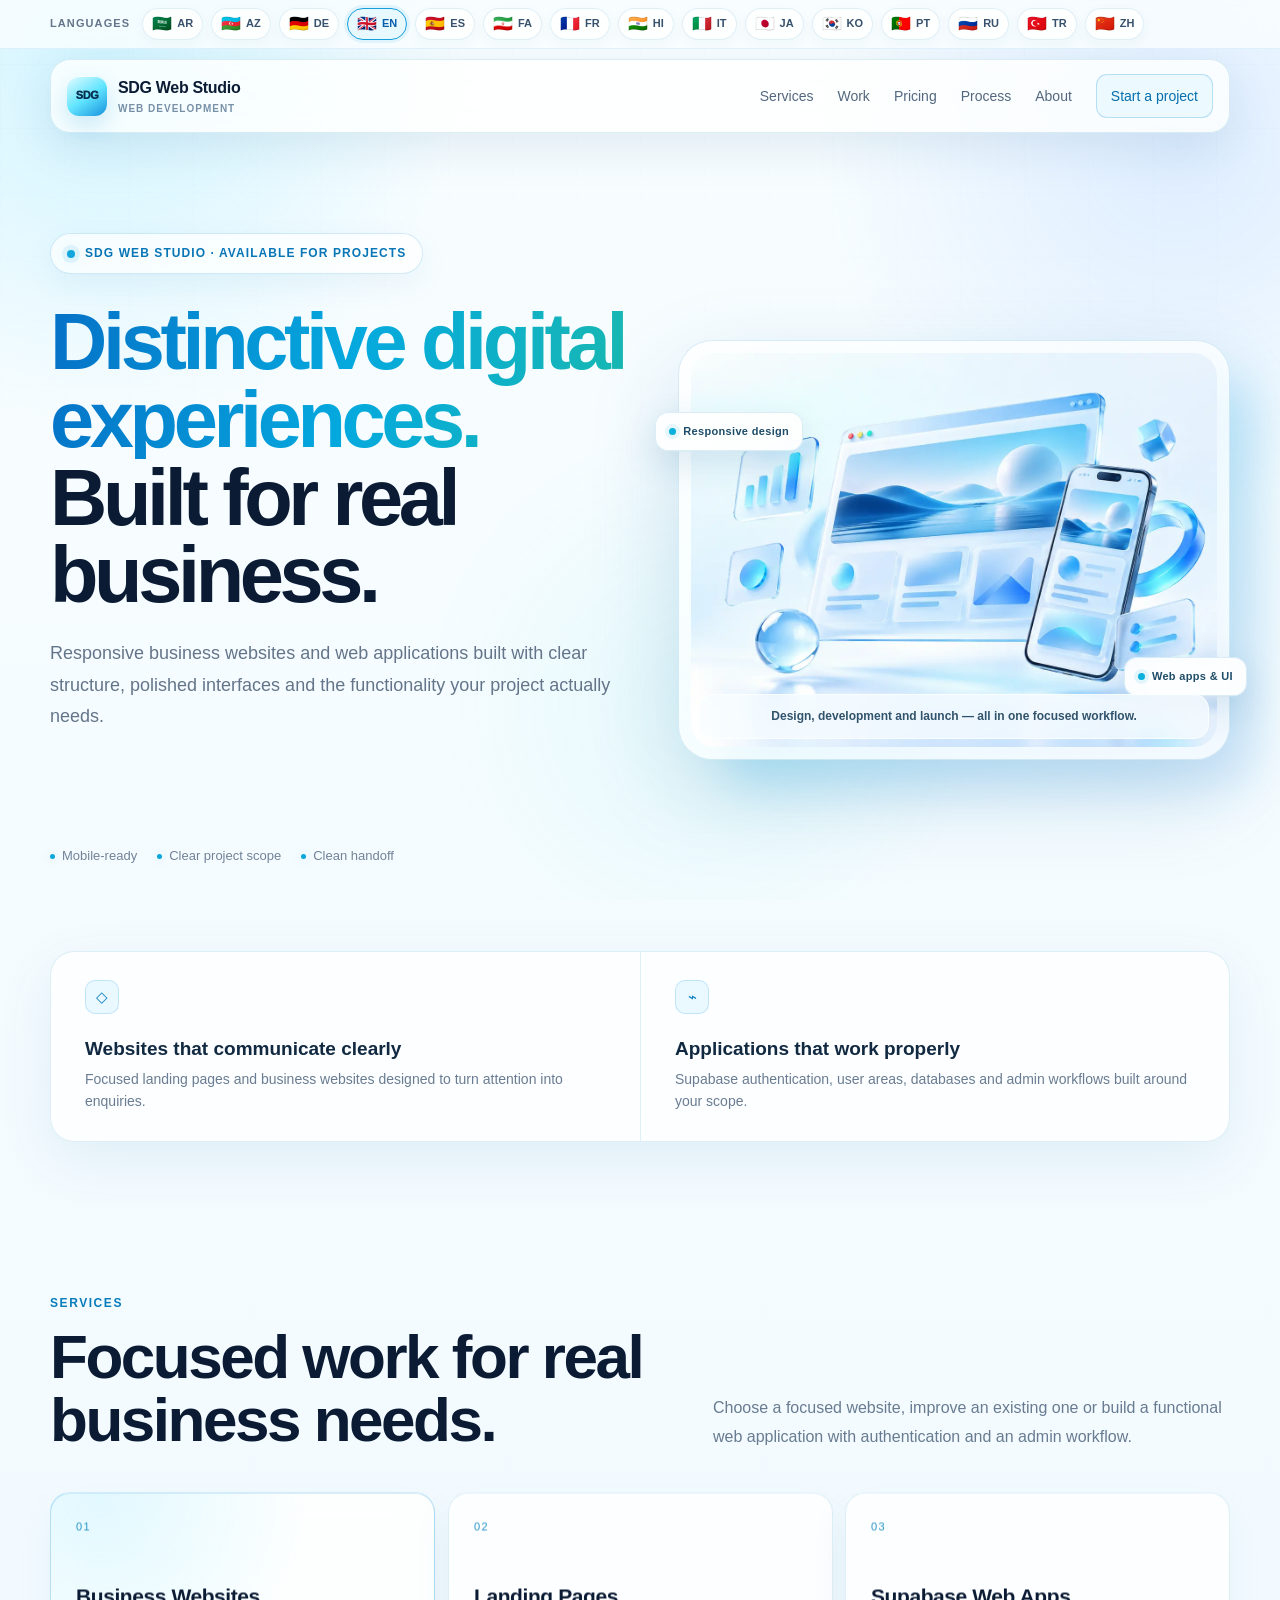
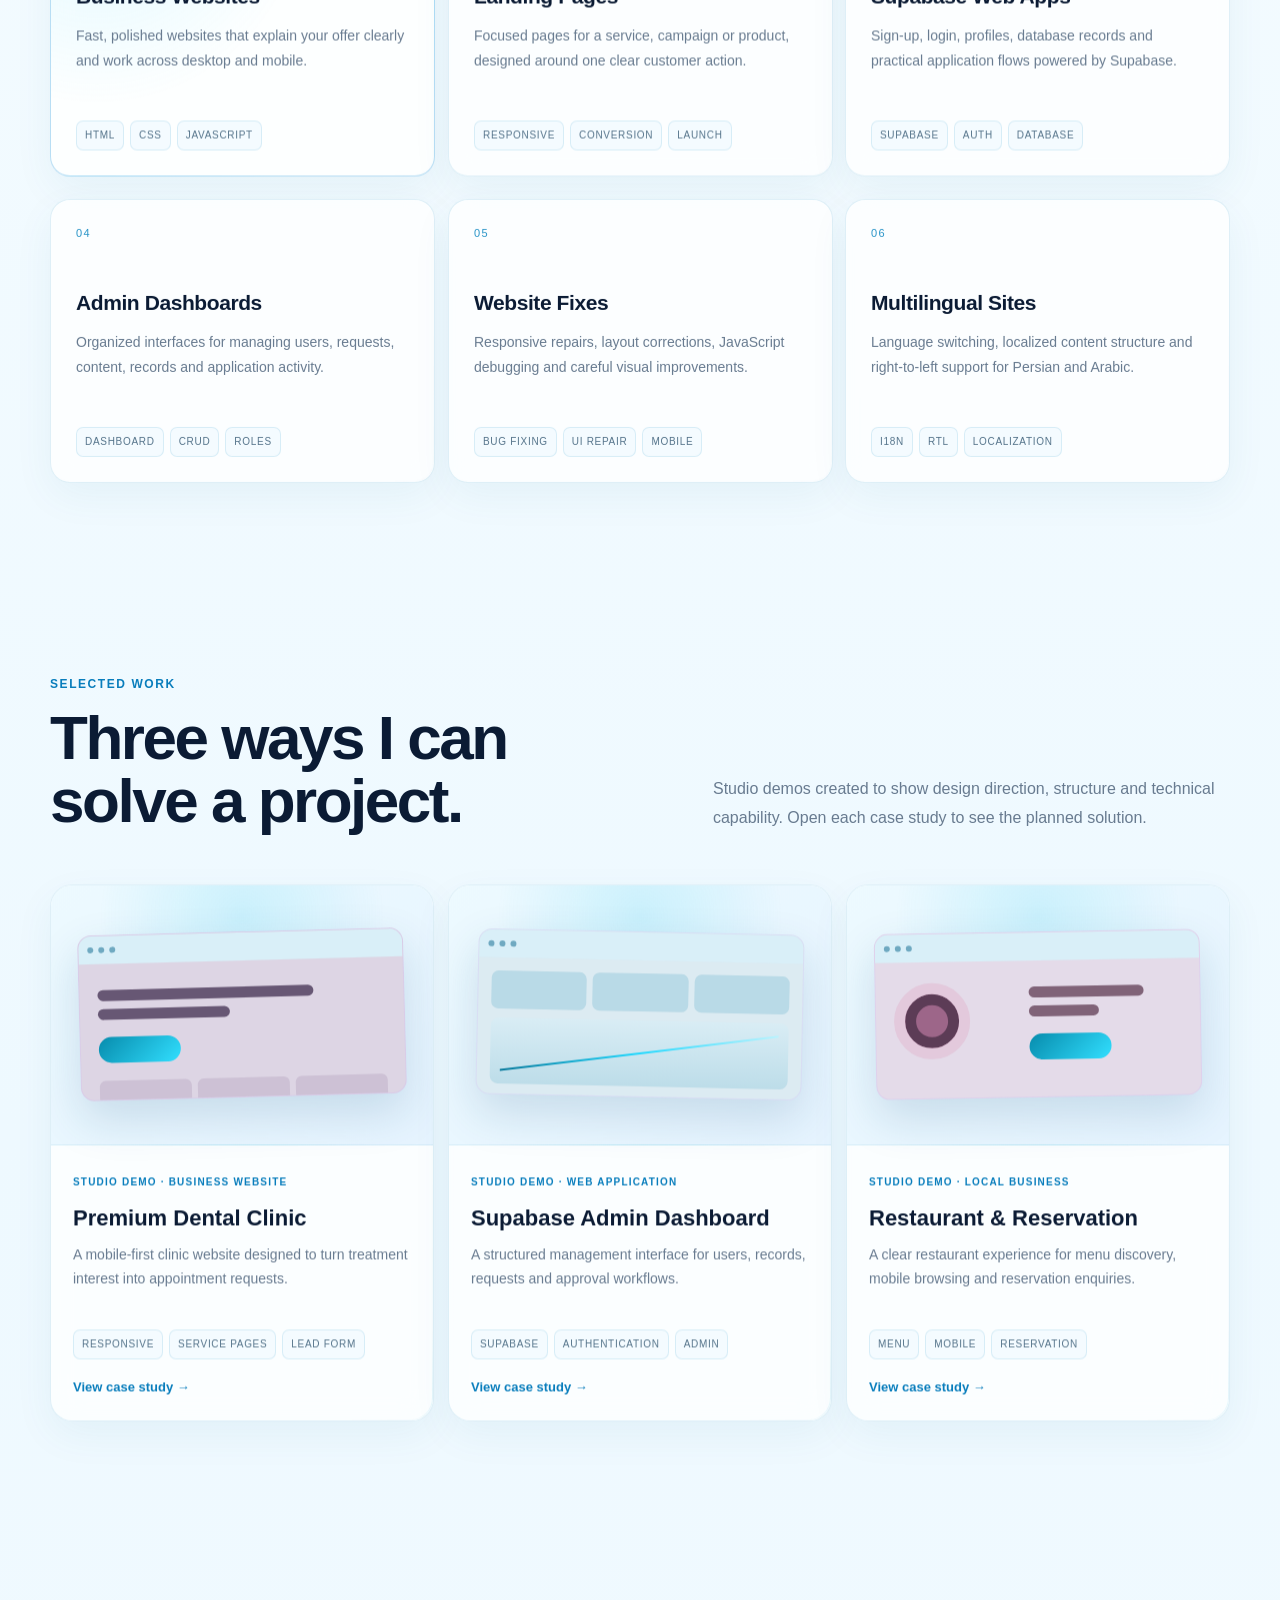
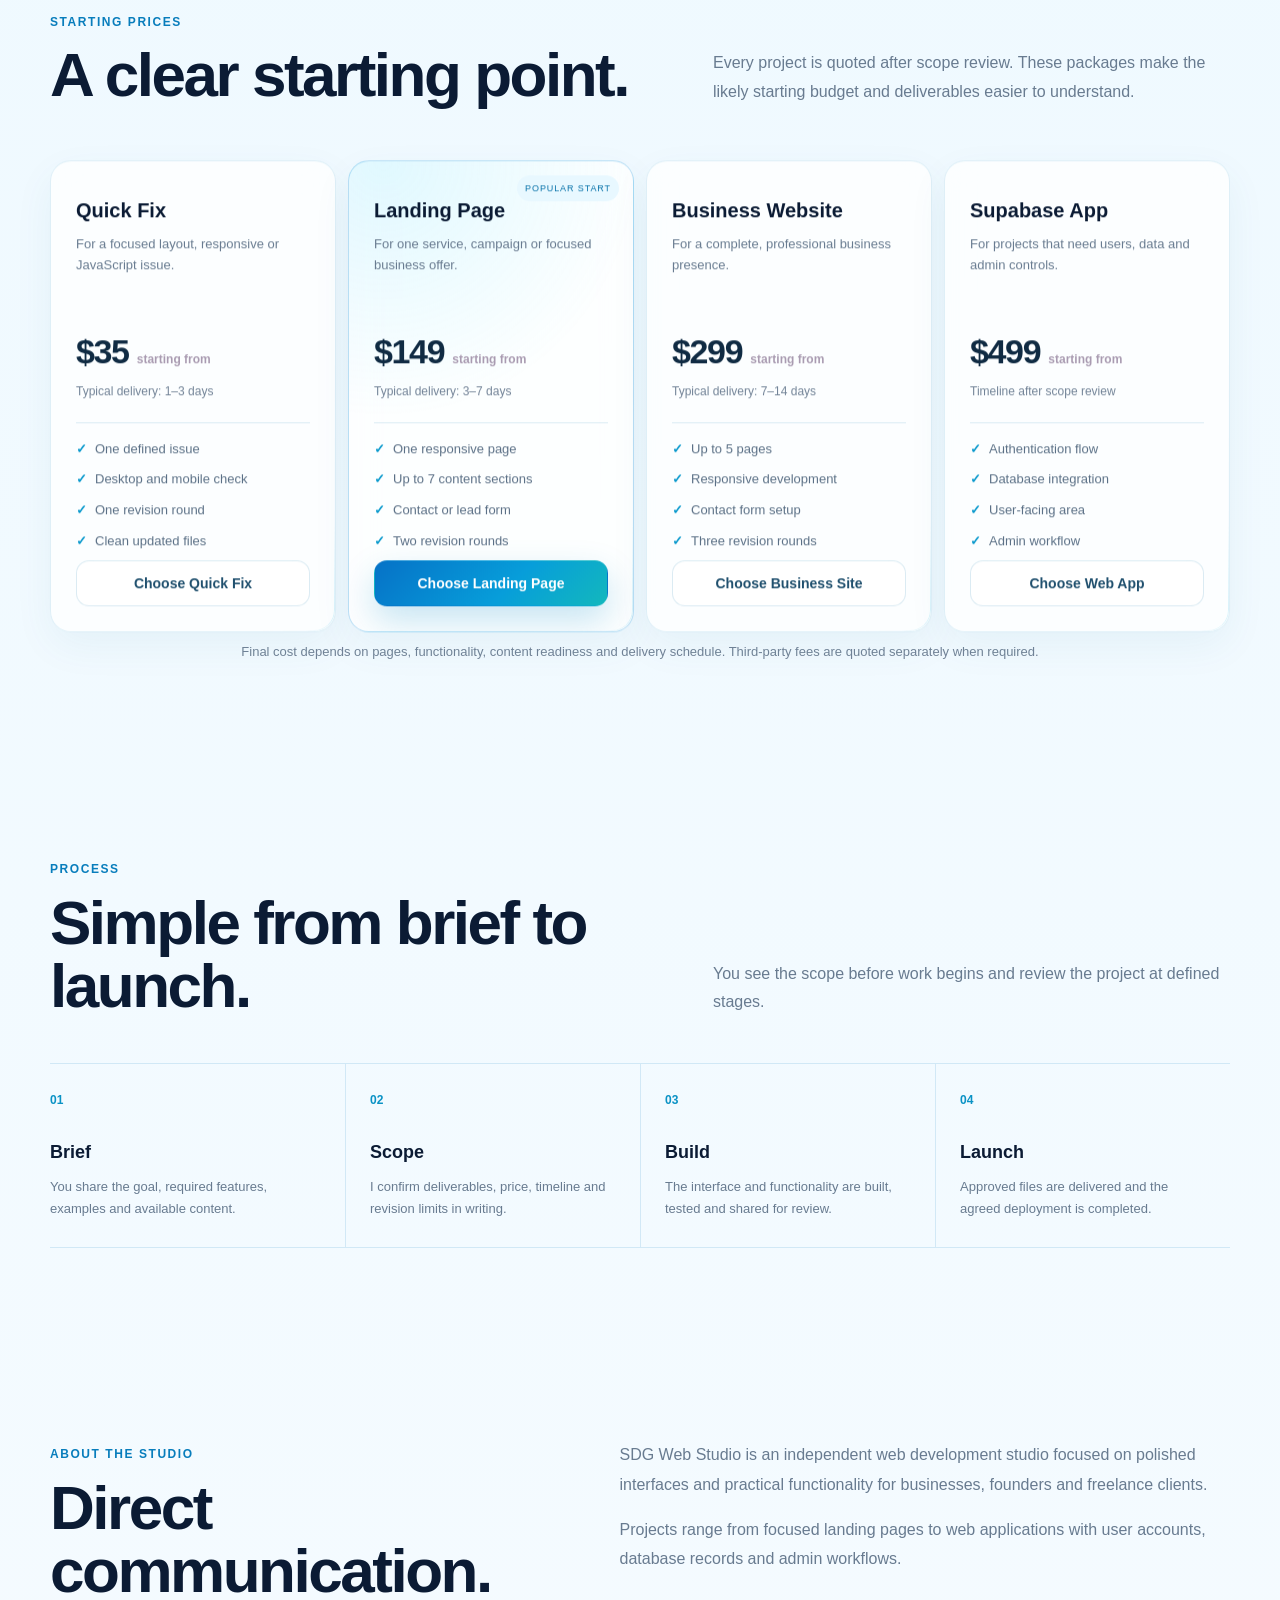
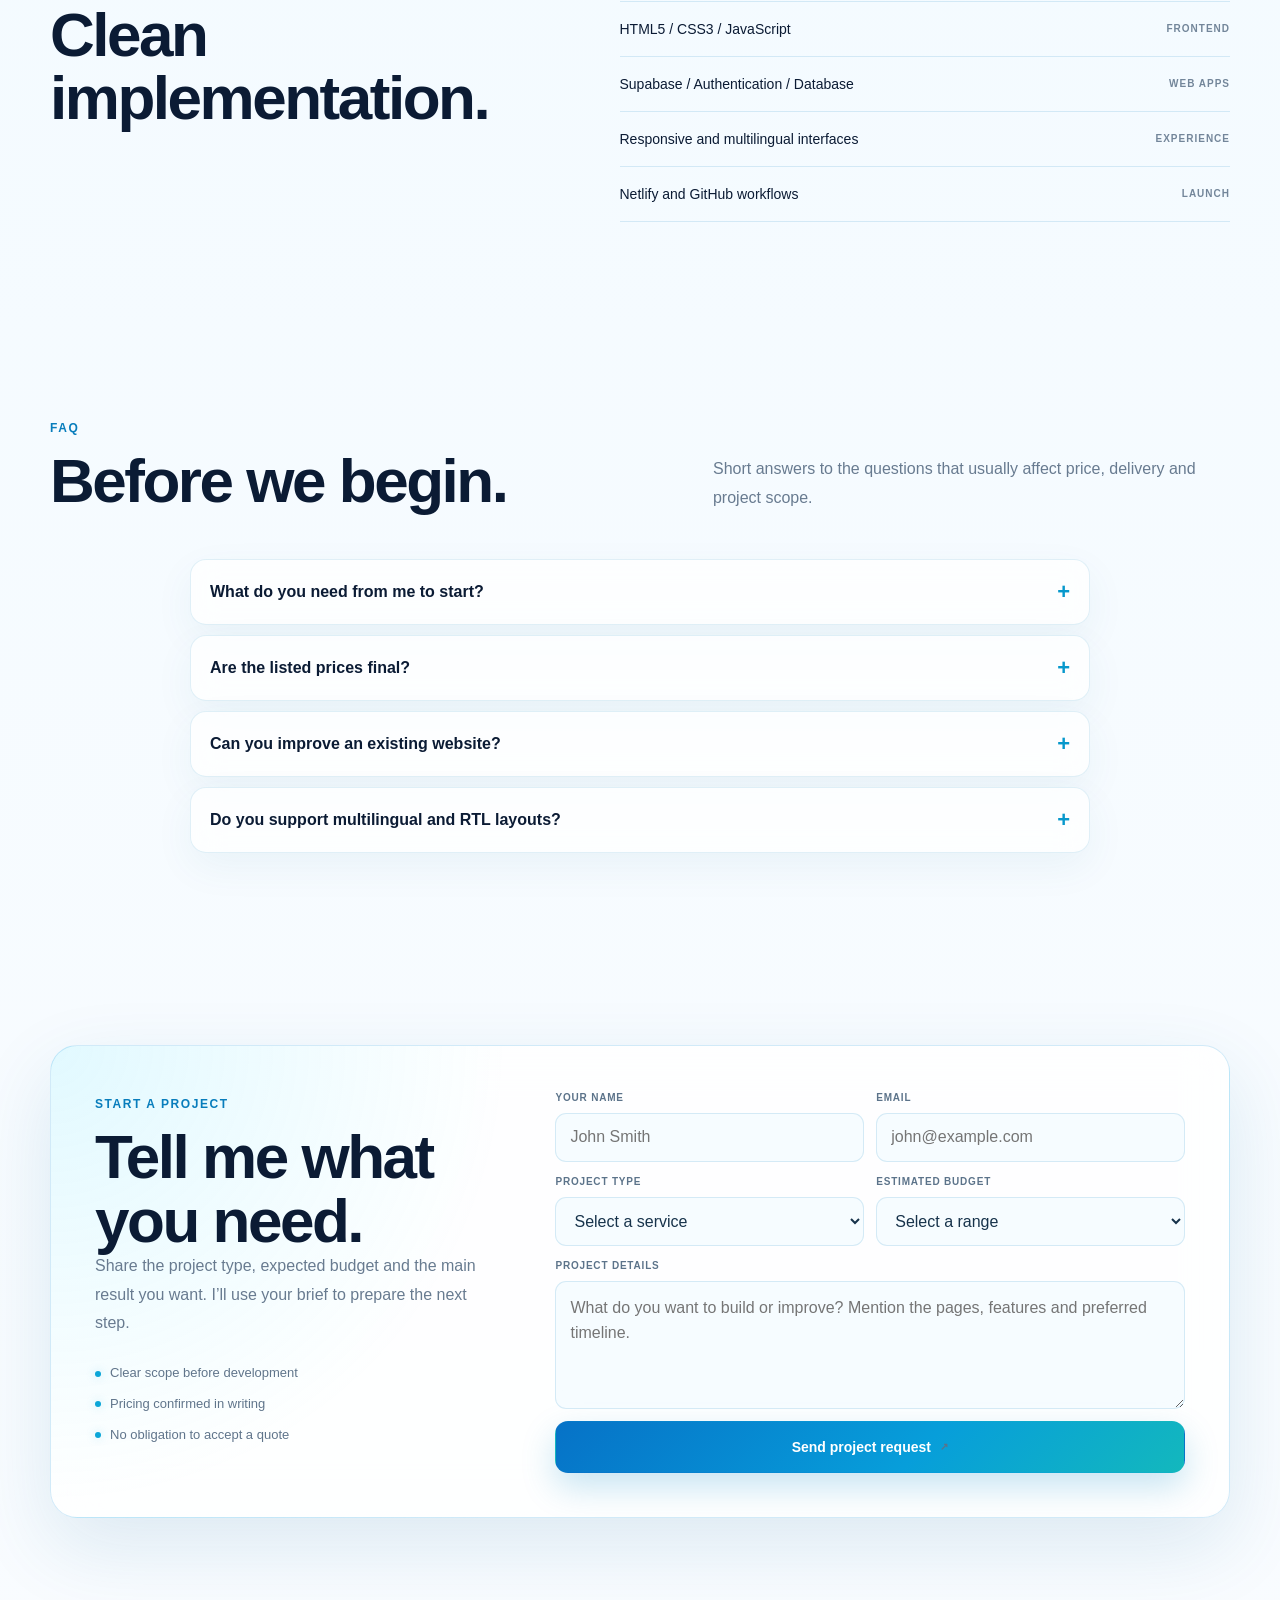
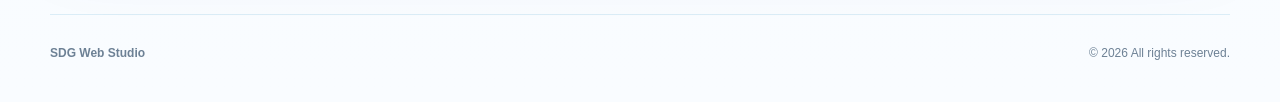
==== commit 2cea7c91: "Add files via upload" ====
--- a/index.html
+++ b/index.html
@@ -3,7 +3,7 @@
 <head>
   <meta charset="UTF-8">
   <meta name="viewport" content="width=device-width, initial-scale=1.0, viewport-fit=cover">
-  <meta name="theme-color" content="#050309">
+  <meta name="theme-color" content="#f4fbff">
   <meta name="description" content="SDG Web Studio builds responsive business websites, landing pages, Supabase web apps and admin dashboards.">
   <title>SDG Web Studio — Websites & Web Apps</title>
   <link rel="icon" type="image/svg+xml" href="data:image/svg+xml,%3Csvg xmlns='http://www.w3.org/2000/svg' viewBox='0 0 64 64'%3E%3Cdefs%3E%3ClinearGradient id='g' x1='0' y1='0' x2='1' y2='1'%3E%3Cstop stop-color='%23d8b4fe'/%3E%3Cstop offset='1' stop-color='%237c3aed'/%3E%3C/linearGradient%3E%3C/defs%3E%3Crect width='64' height='64' rx='16' fill='%23050309'/%3E%3Cpath d='M42 20c-3-2-7-3-11-3-7 0-12 3-12 9 0 5 4 7 11 9 4 1 6 2 6 4s-2 3-6 3c-4 0-8-1-11-4l-3 7c4 3 9 4 14 4 9 0 14-4 14-11 0-5-4-8-11-10-4-1-6-2-6-4 0-1 2-2 5-2 3 0 6 1 8 3z' fill='url(%23g)'/%3E%3C/svg%3E">
@@ -137,11 +137,47 @@
     @media(max-width:900px){.language-control{margin:4px 0 7px}.goog-te-combo{width:100%!important;min-width:0!important}.nav .language-control{order:6}.nav .nav-cta{order:7}}
     @media(prefers-reduced-motion:reduce){.hero-panel{animation:panelFloat 10s ease-in-out infinite!important}.hero-panel:before,.service:before,.project:before,.price-card:before,.faq details:before,.contact-box:before{animation:neonBorderSweep 12s linear infinite!important}.service:after,.project:after,.price-card:after{animation:cardNeonSheen 11s ease-in-out infinite!important}.motion-ready .reveal.is-visible{transition-duration:.35s!important}}
   </style>
+  <style id="light-image-theme">
+    :root{--bg:#f4fbff;--surface:rgba(255,255,255,.78);--text:#0b1b34;--muted:#61728a;--line:rgba(20,119,174,.14);--accent:#0789d6;--accent-light:#8feaff;--accent-deep:#075bb5;--pink:#0789d6;--green:#16b8a2;--shadow:0 24px 70px rgba(16,82,130,.13)}
+    html{scroll-padding-top:102px}body{background:linear-gradient(180deg,#f8fdff 0%,#eef9ff 42%,#f9fcff 100%);color:var(--text);font-family:Inter,-apple-system,BlinkMacSystemFont,"Segoe UI",Roboto,Arial,sans-serif}
+    body:before{background:radial-gradient(circle at 8% 7%,rgba(48,209,255,.19),transparent 25%),radial-gradient(circle at 92% 16%,rgba(39,125,255,.12),transparent 26%),radial-gradient(circle at 55% 78%,rgba(50,220,211,.08),transparent 28%)}
+    body:after{opacity:.35;background-image:linear-gradient(rgba(9,131,194,.045) 1px,transparent 1px),linear-gradient(90deg,rgba(9,131,194,.045) 1px,transparent 1px);background-size:64px 64px;mask-image:linear-gradient(to bottom,black,transparent 70%)}
+    :focus-visible{outline-color:#0789d6}
+    .language-strip{position:relative;z-index:35;border-bottom:1px solid rgba(7,137,214,.1);background:rgba(248,253,255,.84);backdrop-filter:blur(16px)}
+    .language-inner{width:min(calc(100% - 28px),1180px);min-height:48px;margin:auto;display:flex;align-items:center;gap:8px;overflow-x:auto;scrollbar-width:none;-webkit-overflow-scrolling:touch}.language-inner::-webkit-scrollbar{display:none}
+    .language-label{flex:0 0 auto;margin-right:4px;color:#64758b;font-size:11px;font-weight:800;text-transform:uppercase;letter-spacing:.1em}
+    .flag-button{flex:0 0 auto;height:32px;padding:0 9px;border:1px solid rgba(14,120,180,.12);border-radius:999px;background:rgba(255,255,255,.8);color:#38516c;display:inline-flex;align-items:center;gap:5px;font-size:11px;font-weight:800;cursor:pointer;box-shadow:0 4px 14px rgba(34,99,140,.04);transition:transform .2s,border-color .2s,background .2s,color .2s}
+    .flag-button:hover{transform:translateY(-1px);border-color:rgba(7,137,214,.35);color:#075ea9}.flag-button[aria-pressed="true"]{border-color:#149edc;background:#e7f8ff;color:#075ea9;box-shadow:0 0 0 3px rgba(20,158,220,.09)}.flag{font-size:16px;line-height:1}
+    #google_translate_element{position:fixed!important;left:-10000px!important;top:auto!important;width:1px!important;height:1px!important;overflow:hidden!important}
+    .header{top:10px;width:min(calc(100% - 28px),1180px);height:74px;margin:10px auto 0;border:1px solid rgba(17,125,181,.14);border-radius:20px;background:rgba(255,255,255,.82);box-shadow:0 14px 46px rgba(23,91,137,.11);backdrop-filter:blur(22px) saturate(150%)}
+    .logo{color:#05304f;background:linear-gradient(145deg,#e8fcff,#61e5ff 52%,#1591dc);box-shadow:0 10px 24px rgba(9,147,210,.2),inset 0 1px rgba(255,255,255,.85)}.brand strong{color:#0b1b34}.brand small{color:#7790a7}
+    .nav{color:#53677e}.nav a:hover{color:#087bc0}.nav .nav-cta{color:#056fae;border-color:rgba(7,137,214,.24);background:#ecf9ff}.menu{color:#0b5f95;border-color:rgba(7,137,214,.18);background:#effaff}
+    .hero{min-height:auto;padding:100px 0 52px;display:grid;grid-template-columns:minmax(0,1.02fr) minmax(420px,.98fr);gap:54px;align-items:center;text-align:left}
+    .hero>div:first-child{display:flex;flex-direction:column;align-items:flex-start;width:auto}.eyebrow{padding:10px 16px;color:#0875b6;border:1px solid rgba(7,137,214,.18);background:rgba(255,255,255,.72);box-shadow:0 10px 30px rgba(27,114,165,.07)}.eyebrow .dot{background:#12a6dc;box-shadow:0 0 0 5px rgba(18,166,220,.1),0 0 18px rgba(18,166,220,.28)}
+    h1{max-width:720px;margin:29px 0 24px;font-size:clamp(52px,6.2vw,82px);font-weight:620;line-height:.98;color:#0b1b34}.gradient-text{display:block;background:linear-gradient(100deg,#0571c7 0%,#05a9de 52%,#18b8b0 100%);-webkit-background-clip:text;background-clip:text;color:transparent;text-shadow:none}
+    .hero-copy{max-width:630px;margin:0;color:#64758a;font-size:18px}.actions{justify-content:flex-start}.primary{color:#fff;background:linear-gradient(135deg,#0672c7,#079eda 58%,#13b8bd);border-color:transparent;box-shadow:0 14px 34px rgba(4,133,197,.22)}.primary:hover{background:linear-gradient(135deg,#055fab,#078ac1 58%,#0b9ca2);box-shadow:0 17px 38px rgba(4,117,181,.27)}.secondary{color:#20506e;background:rgba(255,255,255,.8);border-color:rgba(15,119,175,.15)}.hero-notes{justify-content:flex-start;color:#718298}.hero-notes i,.contact-points i{background:#0ba6d8;box-shadow:0 0 10px rgba(11,166,216,.28)}
+    .hero-art{position:relative;margin:0;border:1px solid rgba(12,129,189,.15);border-radius:34px;padding:12px;background:rgba(255,255,255,.68);box-shadow:0 34px 90px rgba(20,105,159,.18);overflow:visible;animation:heroArtFloat 7s ease-in-out infinite}.hero-art:before{content:"";position:absolute;inset:9% -5% -7% 8%;z-index:-1;border-radius:38px;background:linear-gradient(145deg,rgba(55,217,255,.32),rgba(23,126,235,.13));filter:blur(22px)}.hero-art img{display:block;width:100%;height:auto;aspect-ratio:auto;object-fit:contain;border-radius:24px}.hero-chip{position:absolute;padding:10px 13px;border:1px solid rgba(12,132,190,.14);border-radius:13px;background:rgba(255,255,255,.9);box-shadow:0 12px 35px rgba(29,105,153,.16);backdrop-filter:blur(12px);color:#1f4c68;font-size:11px;font-weight:850;letter-spacing:.03em}.hero-chip:before{content:"";display:inline-block;width:7px;height:7px;margin-right:7px;border-radius:50%;background:#0cb0dc;box-shadow:0 0 0 4px rgba(12,176,220,.1)}.chip-one{left:-24px;top:17%}.chip-two{right:-18px;bottom:15%}.hero-art figcaption{position:absolute;left:20px;right:20px;bottom:20px;padding:12px 15px;border:1px solid rgba(255,255,255,.65);border-radius:15px;background:rgba(248,253,255,.76);backdrop-filter:blur(14px);color:#31536c;font-size:12px;font-weight:700;text-align:center}
+    .hero-panel{grid-column:1/-1;width:100%;margin:30px 0 0;display:grid;grid-template-columns:1fr 1fr;border:1px solid rgba(11,128,188,.13);border-radius:24px;background:rgba(255,255,255,.72);box-shadow:0 18px 55px rgba(20,100,150,.09);text-align:left}.hero-panel article{padding:28px 34px}.hero-panel article+article{border-color:rgba(11,128,188,.12)}.hero-panel b{color:#112941;font-weight:750}.hero-panel p{color:#697c91}.panel-icon{color:#087ec0;border-color:rgba(7,137,214,.18);background:#eaf9ff;box-shadow:none}
+    .section{padding:96px 0}.section-head h2,.about h2,.contact-copy h2{color:#0b1b34;font-weight:620}.section-head p{color:#687b90}.kicker,.type,.case-btn{color:#087dbc}.service,.project,.price-card,.faq details{background:rgba(255,255,255,.76);border-color:rgba(11,128,188,.12);box-shadow:0 14px 40px rgba(21,94,140,.06);backdrop-filter:blur(14px)}
+    .service.featured,.price-card.popular{border-color:rgba(7,137,214,.28);background:radial-gradient(circle at 12% 0,rgba(62,213,255,.15),transparent 48%),rgba(255,255,255,.84)}.service:hover,.project:hover,.price-card:hover,.motion-ready .service.reveal.is-visible:hover,.motion-ready .project.reveal.is-visible:hover,.motion-ready .price-card.reveal.is-visible:hover{border-color:rgba(7,137,214,.32);box-shadow:0 22px 54px rgba(18,105,159,.13),0 0 24px rgba(36,202,243,.06)}
+    .service p,.project-info p,.price-desc,.step p,.about-copy p,.faq details p,.contact-copy p{color:#687b90}.num{color:#2793c7}.tags span{color:#54738a;border-color:rgba(11,128,188,.12);background:#f4fbff}.service:after,.project:after,.price-card:after{background:linear-gradient(108deg,transparent 36%,rgba(27,185,228,.02) 45%,rgba(88,214,242,.14) 50%,rgba(27,185,228,.02) 55%,transparent 64%)}
+    .hero-panel:before,.service:before,.project:before,.price-card:before,.faq details:before,.contact-box:before{background:linear-gradient(105deg,transparent 0%,transparent 38%,rgba(7,137,214,.03) 44%,rgba(63,196,232,.55) 50%,rgba(7,137,214,.03) 56%,transparent 62%,transparent 100%);background-size:260% 100%}
+    .project-visual{background:radial-gradient(circle at 50% 12%,rgba(41,203,240,.17),transparent 48%),linear-gradient(145deg,#edfaff,#e6f4ff);border-color:rgba(11,128,188,.1)}.browser{box-shadow:0 18px 45px rgba(20,82,124,.16)}.browser-bar{background:#d9eff8}.browser-bar i{background:#6fa9c1}.browser.dark{background:#dcebf2}.metrics i{background:#b9dae7}.dash-chart{background:linear-gradient(180deg,#d9edf5,#bddde9)}
+    .price-card .price{color:#102b43}.badge{color:#0873aa;background:#e8f8ff}.features{color:#5b7086}.features li:before,.faq summary:after{color:#0798cc}.pricing-note,.timeline{color:#728397}.process-grid{border-color:rgba(11,128,188,.14)}.step+.step{border-color:rgba(11,128,188,.14)}.step b{color:#0a92c5}.capabilities{border-color:rgba(11,128,188,.14)}.capabilities div{border-color:rgba(11,128,188,.14)}.capabilities b{color:#73869a}
+    .contact-box{border-color:rgba(7,137,214,.18);background:radial-gradient(circle at 0 0,rgba(61,215,255,.15),transparent 36%),rgba(255,255,255,.8);box-shadow:0 28px 80px rgba(18,95,145,.12)}.contact-points{color:#60758b}.form span{color:#5c738a}.form input,.form select,.form textarea{color:#17334b;background:rgba(246,252,255,.92);border-color:rgba(11,128,188,.14)}.form input:focus,.form select:focus,.form textarea:focus{border-color:rgba(7,137,214,.48);box-shadow:0 0 0 3px rgba(7,137,214,.07)}
+    dialog{color:#0b1b34;border-color:rgba(7,137,214,.2);background:rgba(249,253,255,.98);box-shadow:0 30px 100px rgba(13,61,94,.28)}dialog::backdrop{background:rgba(21,56,82,.34)}.case-block{background:#f3fbff;border-color:rgba(11,128,188,.12)}.case-block b{color:#0879b6}.modal-lead,.case-block p{color:#64788d}.close{color:#0c659a;background:#eefaff;border-color:rgba(11,128,188,.14)}footer{color:#6d8195;border-color:rgba(11,128,188,.12)}
+    html.translated-rtl .hero>div:first-child{align-items:flex-end;text-align:right}html.translated-rtl .hero-copy{margin-right:0}html.translated-rtl .hero-notes,html.translated-rtl .actions{justify-content:flex-start}.goog-te-banner-frame.skiptranslate,.VIpgJd-ZVi9od-ORHb-OEVmcd{display:none!important}body{top:0!important}
+    @keyframes heroArtFloat{0%,100%{transform:translateY(0) rotate(.15deg)}50%{transform:translateY(-9px) rotate(-.15deg)}}
+    @media(max-width:900px){.header{width:calc(100% - 24px)}.nav{top:82px;left:0;right:0;display:none;grid-template-columns:1fr 1fr;gap:6px;padding:10px;background:rgba(255,255,255,.97);border:1px solid rgba(11,128,188,.14);box-shadow:0 20px 50px rgba(20,83,126,.14)}.nav.open{display:grid}.nav a{padding:11px 13px;border-radius:10px;background:#f4fbff}.nav .nav-cta{grid-column:1/-1;text-align:center}.hero{grid-template-columns:1fr;gap:34px;padding-top:76px}.hero-art{width:min(100%,680px);margin:0 auto}.hero-panel{grid-column:auto;margin-top:5px}.section{padding:82px 0}}
+    @media(max-width:620px){.language-inner{width:calc(100% - 18px);min-height:45px;gap:6px}.language-label{display:none}.flag-button{height:31px;padding:0 8px}.header{height:68px;top:7px}.nav{top:75px}.hero{padding:56px 0 54px;gap:28px}h1{font-size:clamp(42px,12.5vw,56px);margin-top:24px}.hero-copy{font-size:16px}.hero-art{border-radius:24px;padding:8px}.hero-art img{border-radius:18px}.hero-chip{padding:8px 10px;font-size:9px}.chip-one{left:7px;top:10px}.chip-two{right:7px;bottom:54px}.hero-art figcaption{left:13px;right:13px;bottom:13px;padding:9px;font-size:10px}.hero-panel{grid-template-columns:1fr}.hero-panel article{padding:23px}.hero-panel article+article{border-left:0;border-top:1px solid rgba(11,128,188,.12)}.section{padding:68px 0}.brand strong{font-size:14px}.brand small{font-size:8px}.service,.price-card{min-height:auto}}
+    @media(prefers-reduced-motion:reduce){.hero-art{animation:none}}
+  </style>
 </head>
 <body>
-  <header class="header"><a class="brand" href="#home" aria-label="SDG Web Studio home"><span class="logo">SDG</span><span><strong>SDG Web Studio</strong><small>WEB DEVELOPMENT</small></span></a><nav class="nav" id="nav" aria-label="Main navigation"><a href="#services">Services</a><a href="#work">Work</a><a href="#pricing">Pricing</a><a href="#process">Process</a><a href="#about">About</a><div class="language-control" aria-label="Select language"><span class="lang-icon" aria-hidden="true">◎</span><div id="google_translate_element"></div></div><a class="nav-cta" href="#contact">Start a project</a></nav><button class="menu" id="menu" type="button" aria-label="Open menu" aria-expanded="false">☰</button></header>
+  <div class="language-strip" aria-label="Choose website language"><div class="language-inner"><span class="language-label">Languages</span><button class="flag-button" type="button" data-lang="ar" aria-label="العربية" aria-pressed="false"><span class="flag">🇸🇦</span>AR</button><button class="flag-button" type="button" data-lang="az" aria-label="Azərbaycan dili" aria-pressed="false"><span class="flag">🇦🇿</span>AZ</button><button class="flag-button" type="button" data-lang="de" aria-label="Deutsch" aria-pressed="false"><span class="flag">🇩🇪</span>DE</button><button class="flag-button" type="button" data-lang="en" aria-label="English" aria-pressed="true"><span class="flag">🇬🇧</span>EN</button><button class="flag-button" type="button" data-lang="es" aria-label="Español" aria-pressed="false"><span class="flag">🇪🇸</span>ES</button><button class="flag-button" type="button" data-lang="fa" aria-label="فارسی" aria-pressed="false"><span class="flag">🇮🇷</span>FA</button><button class="flag-button" type="button" data-lang="fr" aria-label="Français" aria-pressed="false"><span class="flag">🇫🇷</span>FR</button><button class="flag-button" type="button" data-lang="hi" aria-label="हिन्दी" aria-pressed="false"><span class="flag">🇮🇳</span>HI</button><button class="flag-button" type="button" data-lang="it" aria-label="Italiano" aria-pressed="false"><span class="flag">🇮🇹</span>IT</button><button class="flag-button" type="button" data-lang="ja" aria-label="日本語" aria-pressed="false"><span class="flag">🇯🇵</span>JA</button><button class="flag-button" type="button" data-lang="ko" aria-label="한국어" aria-pressed="false"><span class="flag">🇰🇷</span>KO</button><button class="flag-button" type="button" data-lang="pt" aria-label="Português" aria-pressed="false"><span class="flag">🇵🇹</span>PT</button><button class="flag-button" type="button" data-lang="ru" aria-label="Русский" aria-pressed="false"><span class="flag">🇷🇺</span>RU</button><button class="flag-button" type="button" data-lang="tr" aria-label="Türkçe" aria-pressed="false"><span class="flag">🇹🇷</span>TR</button><button class="flag-button" type="button" data-lang="zh-CN" aria-label="中文" aria-pressed="false"><span class="flag">🇨🇳</span>ZH</button><div id="google_translate_element"></div></div></div>
+  <header class="header"><a class="brand" href="#home" aria-label="SDG Web Studio home"><span class="logo">SDG</span><span><strong>SDG Web Studio</strong><small>WEB DEVELOPMENT</small></span></a><nav class="nav" id="nav" aria-label="Main navigation"><a href="#services">Services</a><a href="#work">Work</a><a href="#pricing">Pricing</a><a href="#process">Process</a><a href="#about">About</a><a class="nav-cta" href="#contact">Start a project</a></nav><button class="menu" id="menu" type="button" aria-label="Open menu" aria-expanded="false">☰</button></header>
   <main>
-    <section class="wrap hero" id="home"><div><div class="eyebrow"><span class="dot"></span>SDG Web Studio · Available for projects</div><h1><span class="gradient-text">Distinctive digital experiences.</span>Built for real business.</h1><p class="hero-copy">Responsive business websites and web applications built with clear structure, polished interfaces and the functionality your project actually needs.</p><div class="actions"><a class="btn primary" href="#contact">Request a quote <span aria-hidden="true">↗</span></a><a class="btn secondary" href="#work">Explore the work</a></div><div class="hero-notes"><span><i></i>Mobile-ready</span><span><i></i>Clear project scope</span><span><i></i>Clean handoff</span></div></div><aside class="hero-panel" aria-label="Core services"><article><span class="panel-icon" aria-hidden="true">◇</span><b>Websites that communicate clearly</b><p>Focused landing pages and business websites designed to turn attention into enquiries.</p></article><article><span class="panel-icon" aria-hidden="true">⌁</span><b>Applications that work properly</b><p>Supabase authentication, user areas, databases and admin workflows built around your scope.</p></article></aside></section>
+    <section class="wrap hero" id="home"><div><div class="eyebrow"><span class="dot"></span>SDG Web Studio · Available for projects</div><h1><span class="gradient-text">Distinctive digital experiences.</span>Built for real business.</h1><p class="hero-copy">Responsive business websites and web applications built with clear structure, polished interfaces and the functionality your project actually needs.</p><div class="actions"><a class="btn primary" href="#contact">Request a quote <span aria-hidden="true">↗</span></a><a class="btn secondary" href="#work">Explore the work</a></div><div class="hero-notes"><span><i></i>Mobile-ready</span><span><i></i>Clear project scope</span><span><i></i>Clean handoff</span></div></div><figure class="hero-art"><img src="[data-uri]" alt="Abstract 3D browser and mobile interface representing responsive web design" width="1200" height="900"><span class="hero-chip chip-one">Responsive design</span><span class="hero-chip chip-two">Web apps &amp; UI</span><figcaption>Design, development and launch — all in one focused workflow.</figcaption></figure><aside class="hero-panel" aria-label="Core services"><article><span class="panel-icon" aria-hidden="true">◇</span><b>Websites that communicate clearly</b><p>Focused landing pages and business websites designed to turn attention into enquiries.</p></article><article><span class="panel-icon" aria-hidden="true">⌁</span><b>Applications that work properly</b><p>Supabase authentication, user areas, databases and admin workflows built around your scope.</p></article></aside></section>
 
     <section class="section" id="services"><div class="wrap"><div class="section-head"><div><span class="kicker">Services</span><h2>Focused work for real business needs.</h2></div><p>Choose a focused website, improve an existing one or build a functional web application with authentication and an admin workflow.</p></div><div class="service-grid">
       <article class="service featured"><span class="num">01</span><h3>Business Websites</h3><p>Fast, polished websites that explain your offer clearly and work across desktop and mobile.</p><div class="tags"><span>HTML</span><span>CSS</span><span>JavaScript</span></div></article>
@@ -207,10 +243,21 @@
         card.addEventListener('pointerleave',()=>{card.style.setProperty('--tilt-x','0deg');card.style.setProperty('--tilt-y','0deg')});
       });
     }
+    const languageButtons=[...document.querySelectorAll('.flag-button')];
+    const setLanguageState=lang=>{languageButtons.forEach(button=>button.setAttribute('aria-pressed',String(button.dataset.lang===lang)));document.documentElement.lang=lang;document.documentElement.classList.toggle('translated-rtl',lang==='fa'||lang==='ar');document.documentElement.dir=lang==='fa'||lang==='ar'?'rtl':'ltr'};
+    const clearTranslation=()=>{document.cookie='googtrans=; expires=Thu, 01 Jan 1970 00:00:00 GMT; path=/';if(location.hostname)document.cookie=`googtrans=; expires=Thu, 01 Jan 1970 00:00:00 GMT; path=/; domain=.${location.hostname}`};
+    let pendingLanguage='';
+    const applyGoogleLanguage=(lang,attempt=0)=>{pendingLanguage=lang;const combo=document.querySelector('.goog-te-combo');if(combo){combo.value=lang;combo.dispatchEvent(new Event('change',{bubbles:true}));pendingLanguage='';return true}if(attempt<100)setTimeout(()=>applyGoogleLanguage(lang,attempt+1),200);return false};
+    const chooseLanguage=lang=>{const previous=localStorage.getItem('sdg-language')||'en';localStorage.setItem('sdg-language',lang);setLanguageState(lang);if(lang==='en'){clearTranslation();if(previous!=='en'||document.cookie.includes('googtrans='))location.reload();return}applyGoogleLanguage(lang)};
+    languageButtons.forEach(button=>button.addEventListener('click',()=>chooseLanguage(button.dataset.lang)));
+    const savedLanguage=localStorage.getItem('sdg-language')||'en';setLanguageState(savedLanguage);
+    window.applyStoredLanguage=()=>{const lang=localStorage.getItem('sdg-language')||'en';if(lang!=='en')applyGoogleLanguage(lang)};
+    new MutationObserver(()=>{if(pendingLanguage&&document.querySelector('.goog-te-combo'))applyGoogleLanguage(pendingLanguage)}).observe(document.documentElement,{childList:true,subtree:true});
   </script>
   <script>
     function googleTranslateElementInit(){
-      new google.translate.TranslateElement({pageLanguage:'en',includedLanguages:'en,fa,az,tr,ru,ar,zh-CN,es,fr,de,pt,it,ja,ko,hi',autoDisplay:false,layout:google.translate.TranslateElement.InlineLayout.SIMPLE},'google_translate_element');
+      new google.translate.TranslateElement({pageLanguage:'en',includedLanguages:'en,fa,az,tr,ru,ar,zh-CN,es,fr,de,pt,it,ja,ko,hi',autoDisplay:false,layout:google.translate.TranslateElement.InlineLayout.HORIZONTAL},'google_translate_element');
+      setTimeout(()=>window.applyStoredLanguage&&window.applyStoredLanguage(),350);
     }
   </script>
   <script src="https://translate.google.com/translate_a/element.js?cb=googleTranslateElementInit" async></script>
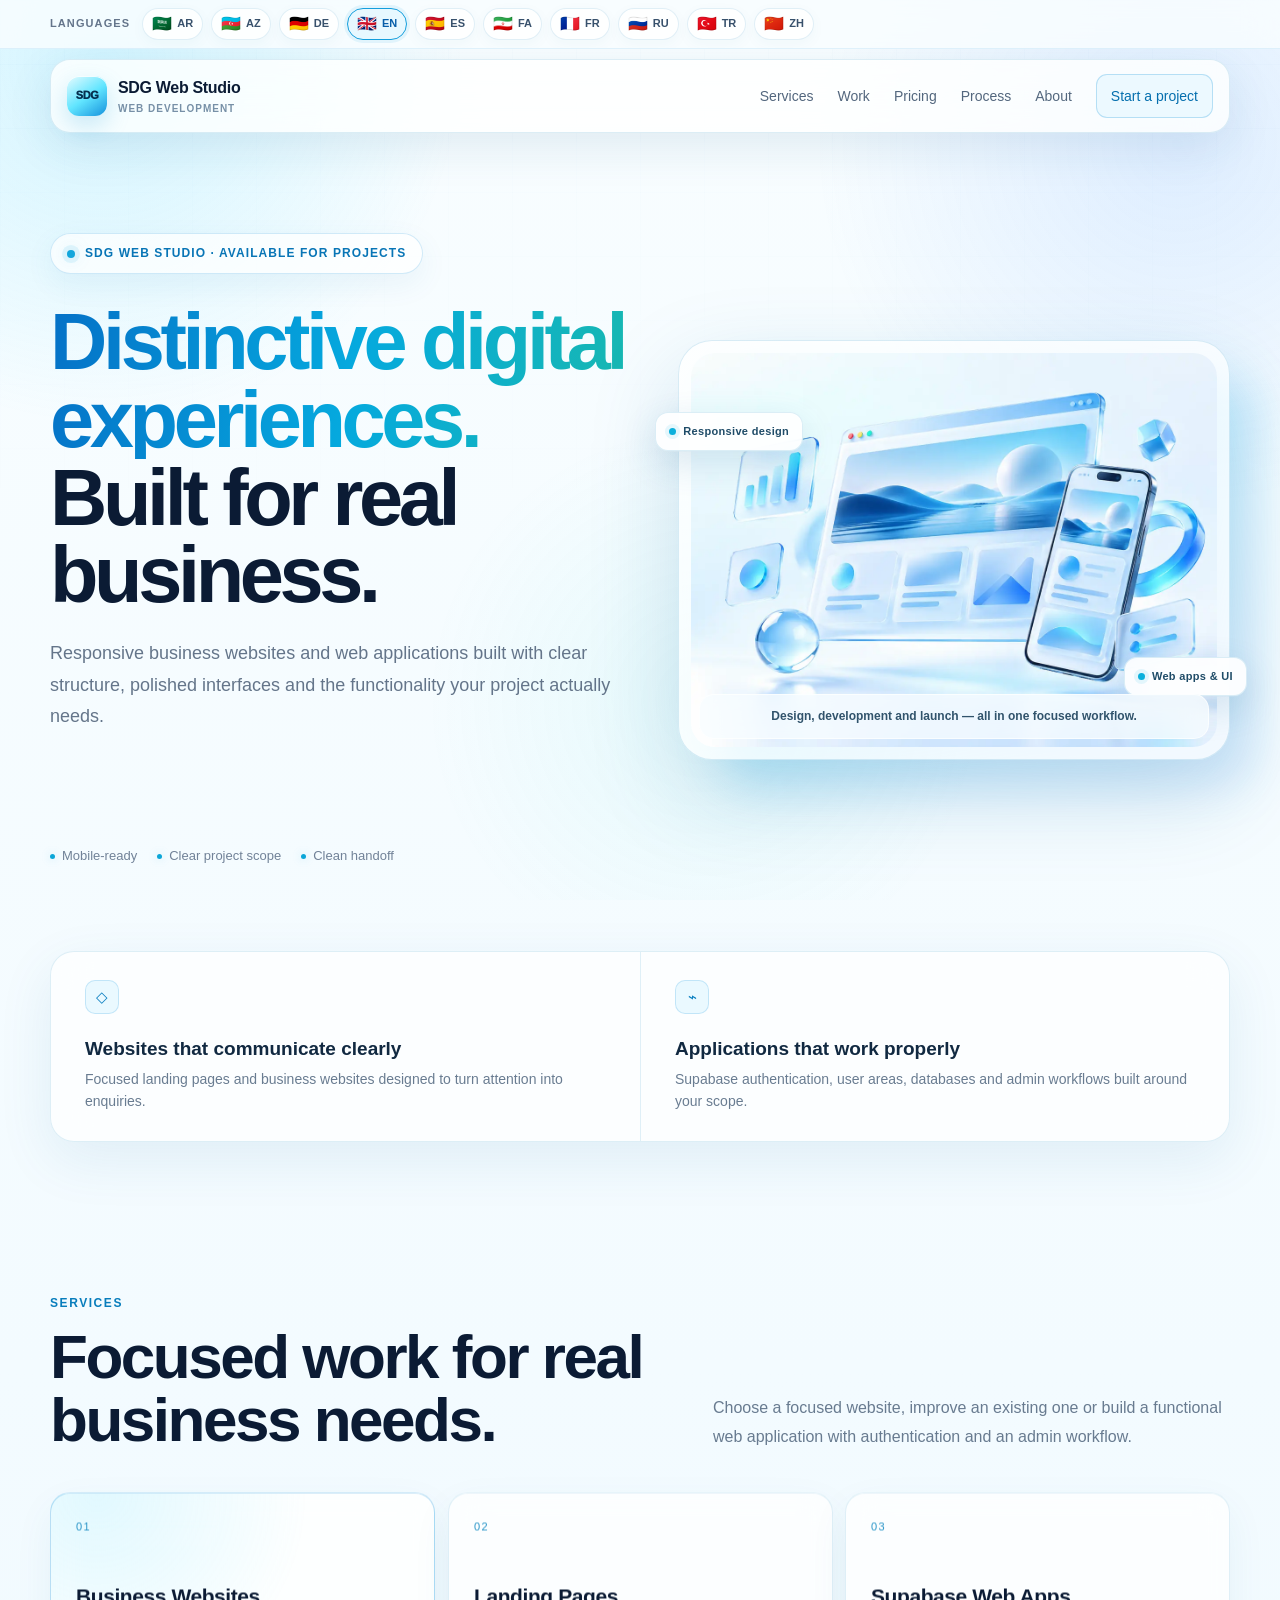
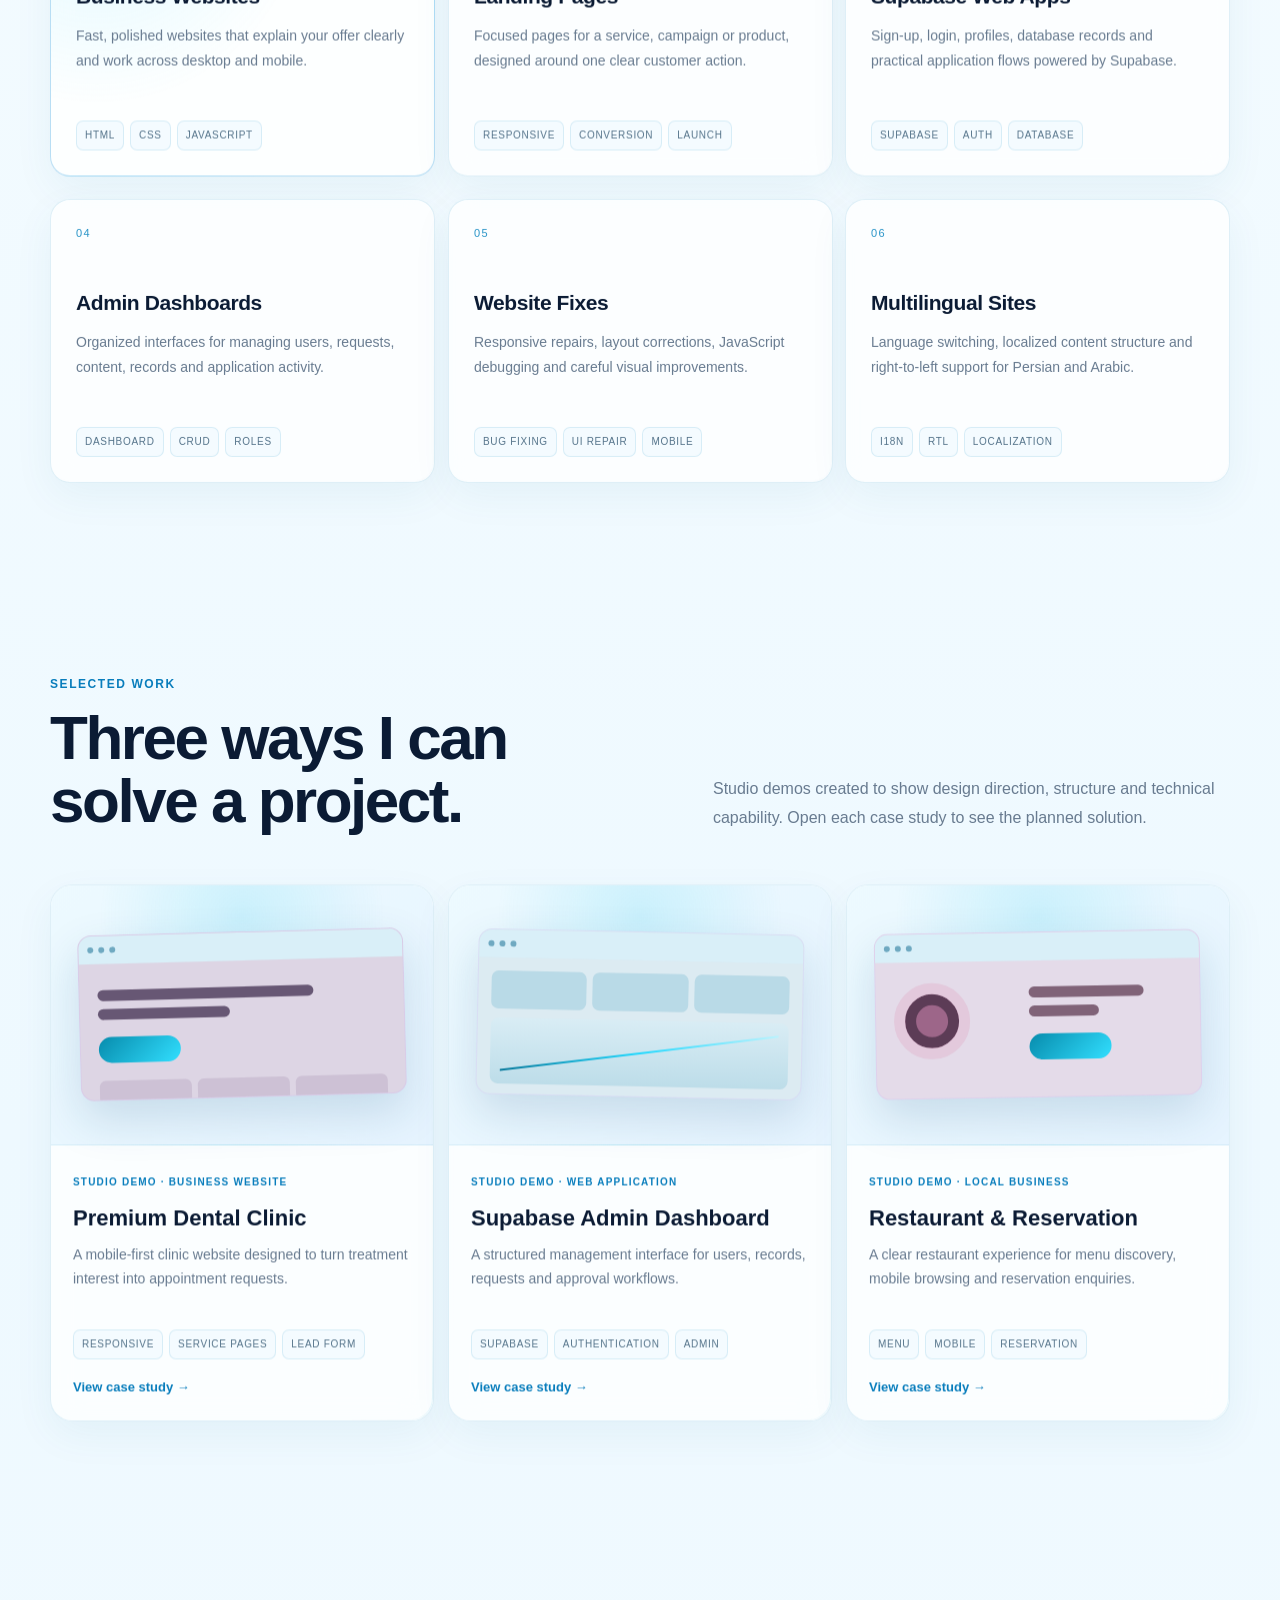
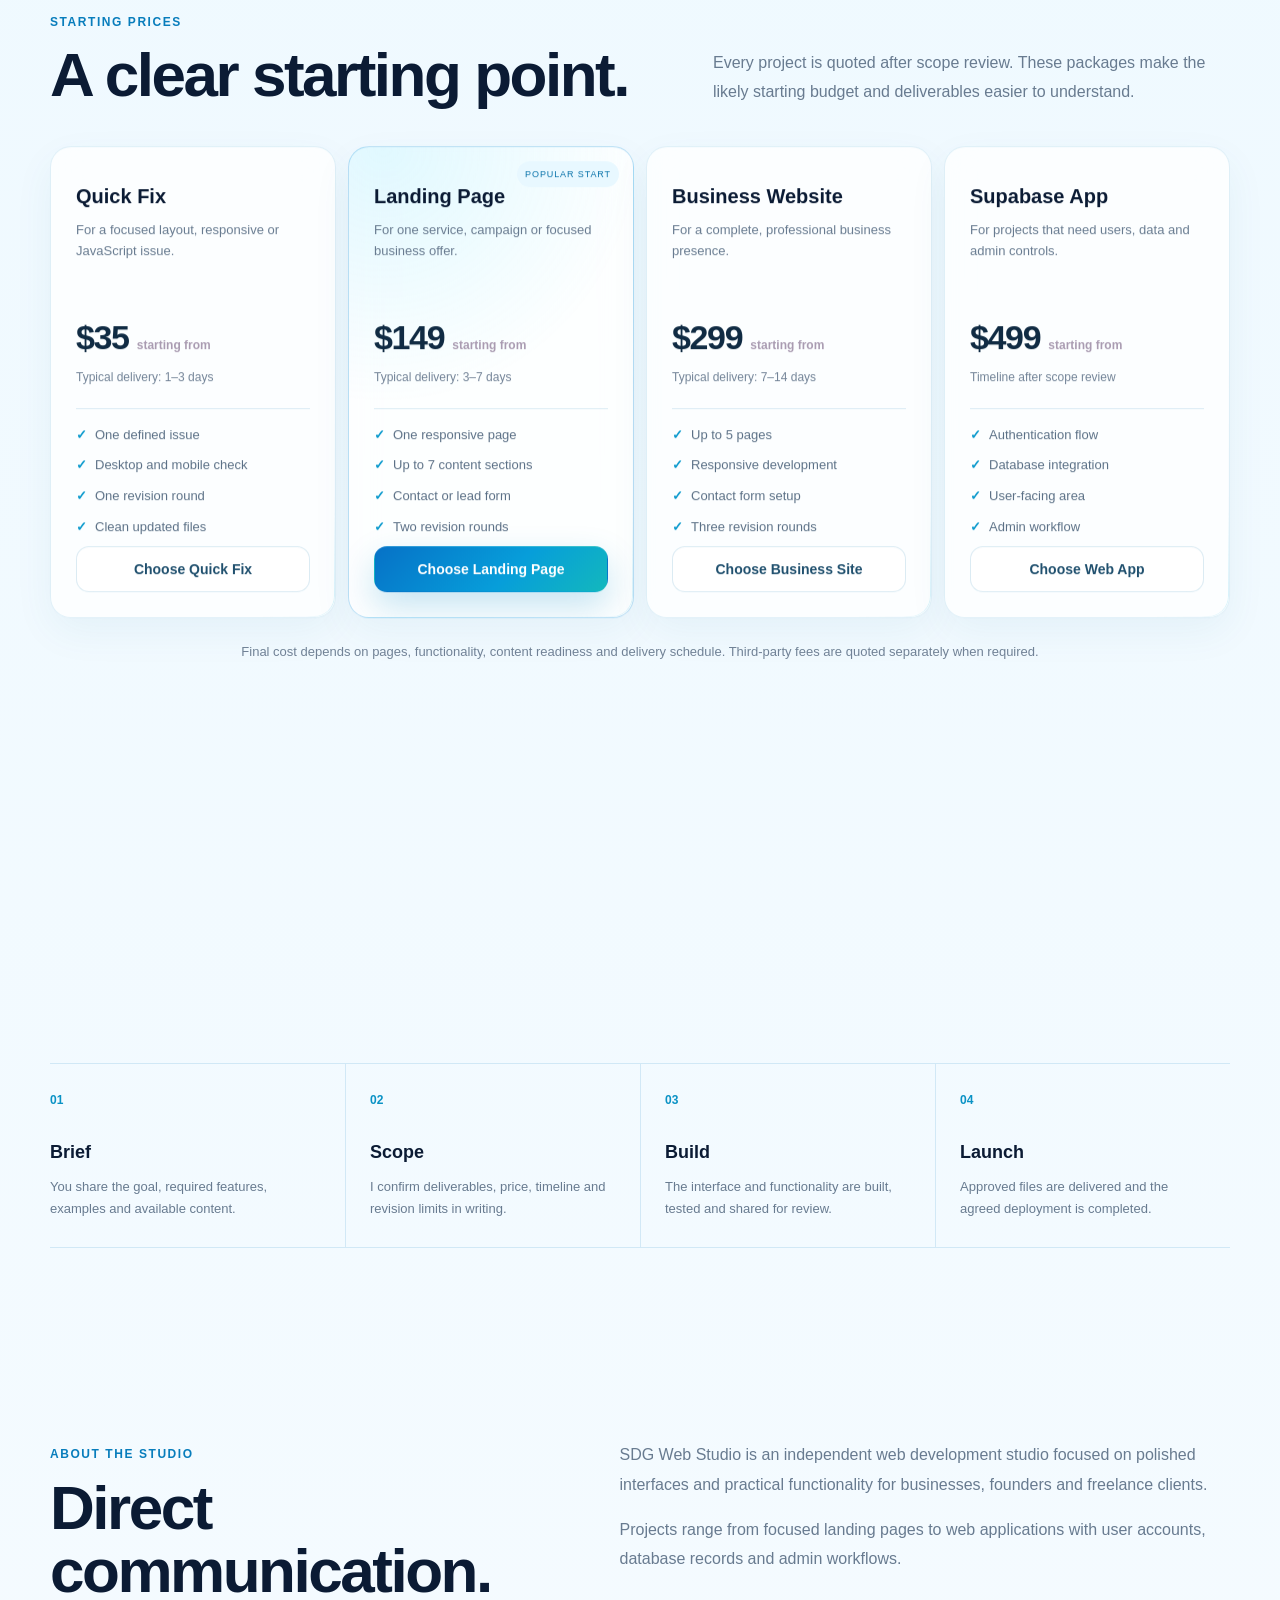
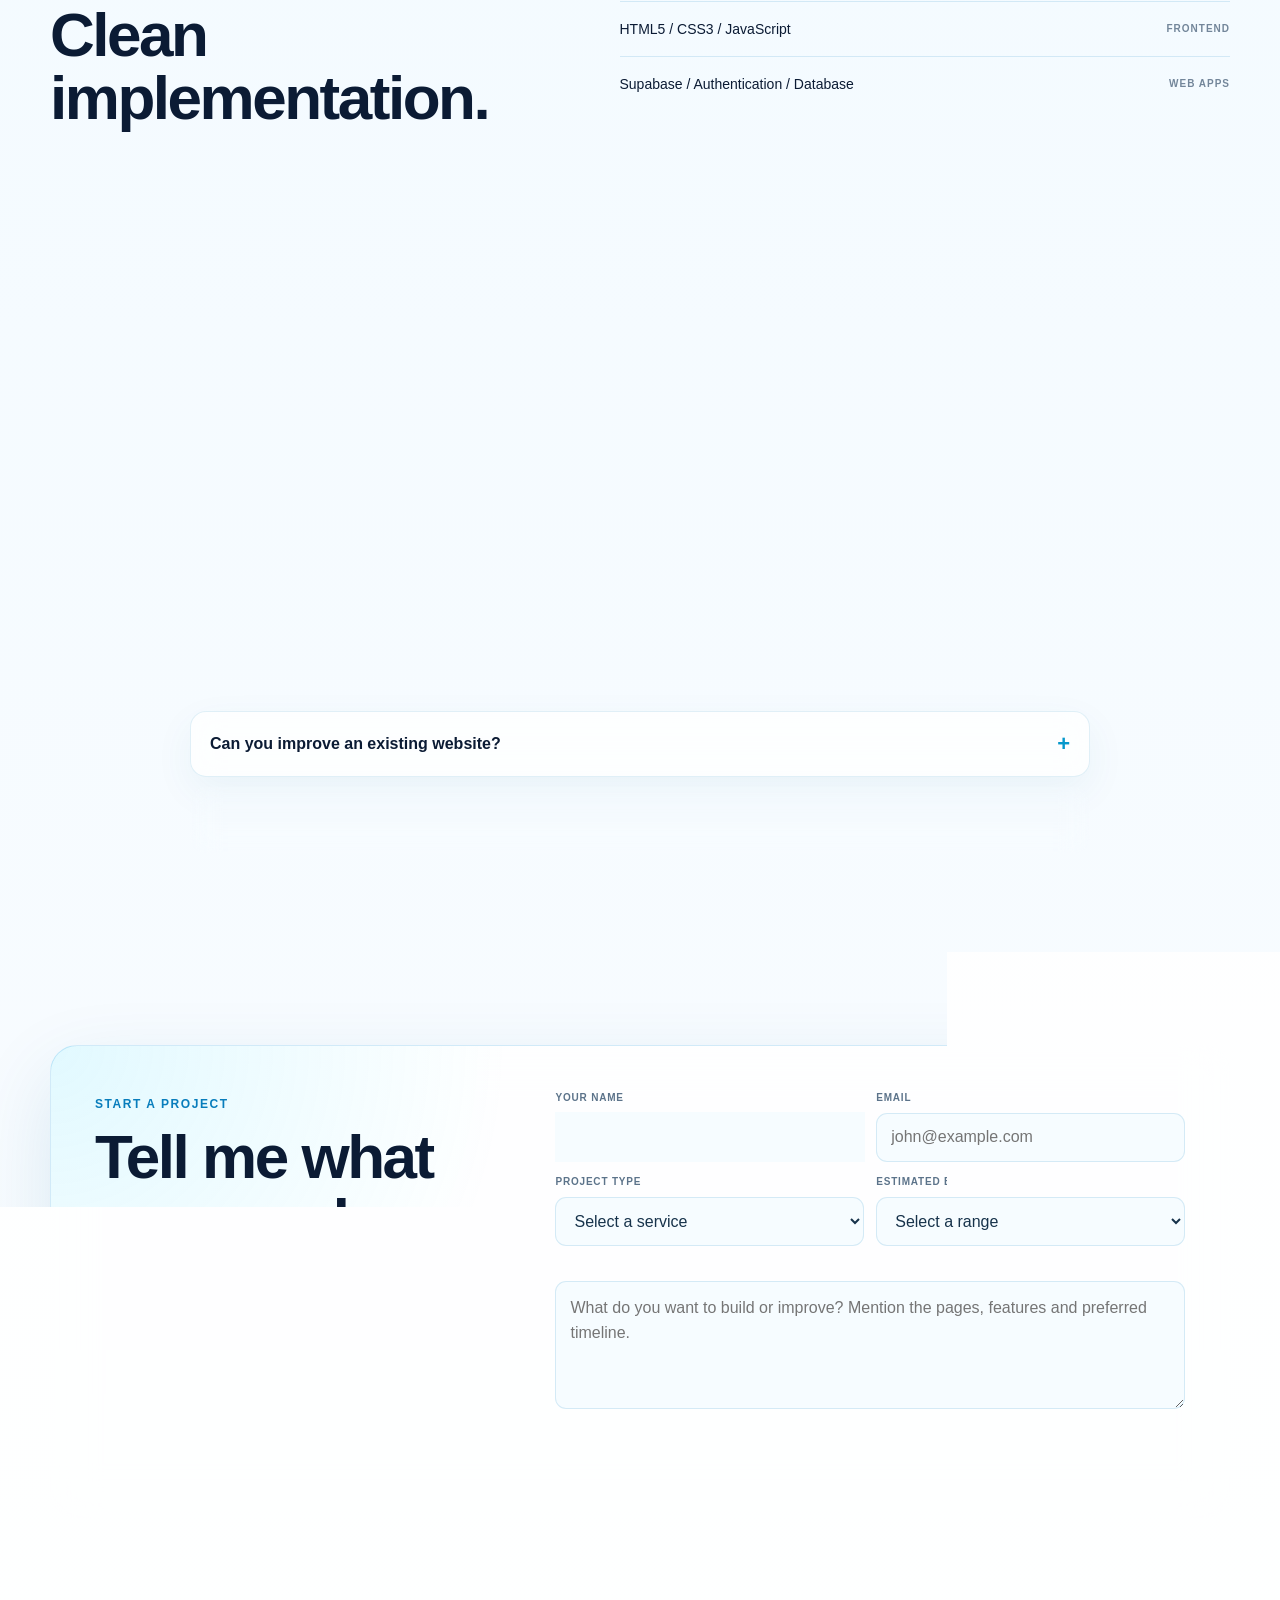
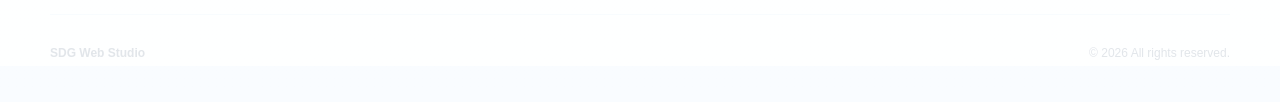
==== commit 2da49808: "Add files via upload" ====
--- a/index.html
+++ b/index.html
@@ -129,12 +129,8 @@
     .form input:focus,.form select:focus,.form textarea:focus{border-color:rgba(32,217,255,.44);box-shadow:0 0 0 3px rgba(32,217,255,.05)}
     dialog{border-color:rgba(32,217,255,.25);background:linear-gradient(145deg,rgba(7,18,22,.98),rgba(3,7,10,.98));box-shadow:0 30px 100px rgba(0,44,61,.75)}.case-block{background:rgba(32,217,255,.018);border-color:rgba(32,217,255,.12)}.case-block b{color:#70ccdc}
     .motion-ready .reveal{opacity:0;transform:translate3d(0,76px,0) scale(.975);filter:blur(7px)}.motion-ready .reveal.is-visible{opacity:1;transform:translate3d(0,0,0) scale(1);filter:blur(0);transition:opacity var(--reveal-duration,.9s) ease,transform var(--reveal-duration,.9s) cubic-bezier(.16,1,.3,1),filter .75s ease;transition-delay:var(--reveal-delay,0ms)}
-    .language-control{display:flex;align-items:center;gap:8px;margin-left:auto}.lang-icon{color:#20d9ff;text-shadow:0 0 10px rgba(32,217,255,.55);font-size:15px}
-    #google_translate_element{height:38px;display:flex;align-items:center}.goog-te-gadget{font-size:0!important;color:transparent!important}.goog-te-gadget>span{display:none!important}.goog-te-combo{height:38px!important;min-width:112px!important;margin:0!important;padding:0 30px 0 11px!important;border:1px solid rgba(32,217,255,.2)!important;border-radius:10px!important;background:#071116!important;color:#d8f8fd!important;font:700 12px Bahnschrift,"Segoe UI",Arial,sans-serif!important;outline:none!important;cursor:pointer!important}.goog-te-combo:focus{border-color:rgba(32,217,255,.5)!important;box-shadow:0 0 14px rgba(32,217,255,.09)!important}.goog-te-gadget-simple{height:38px!important;display:flex!important;align-items:center!important;padding:0 11px!important;border:1px solid rgba(32,217,255,.2)!important;border-radius:10px!important;background:#071116!important}.goog-te-gadget-simple .goog-te-menu-value span{color:#d8f8fd!important;font:700 12px Bahnschrift,"Segoe UI",Arial,sans-serif!important}.goog-te-gadget-icon{display:none!important}
-    .goog-te-banner-frame.skiptranslate,.VIpgJd-ZVi9od-ORHb-OEVmcd{display:none!important}body{top:0!important}.goog-text-highlight{background:none!important;box-shadow:none!important}
     html.translated-rtl body{direction:rtl}html.translated-rtl .hero,html.translated-rtl .section-head h2{text-align:center}html.translated-rtl .hero-panel{text-align:right}html.translated-rtl .header,html.translated-rtl .nav,html.translated-rtl .actions{direction:rtl}
     @keyframes cardNeonSheen{0%,58%{transform:translateX(-125%)}78%,100%{transform:translateX(125%)}}
-    @media(max-width:900px){.language-control{margin:4px 0 7px}.goog-te-combo{width:100%!important;min-width:0!important}.nav .language-control{order:6}.nav .nav-cta{order:7}}
     @media(prefers-reduced-motion:reduce){.hero-panel{animation:panelFloat 10s ease-in-out infinite!important}.hero-panel:before,.service:before,.project:before,.price-card:before,.faq details:before,.contact-box:before{animation:neonBorderSweep 12s linear infinite!important}.service:after,.project:after,.price-card:after{animation:cardNeonSheen 11s ease-in-out infinite!important}.motion-ready .reveal.is-visible{transition-duration:.35s!important}}
   </style>
   <style id="light-image-theme">
@@ -148,7 +144,6 @@
     .language-label{flex:0 0 auto;margin-right:4px;color:#64758b;font-size:11px;font-weight:800;text-transform:uppercase;letter-spacing:.1em}
     .flag-button{flex:0 0 auto;height:32px;padding:0 9px;border:1px solid rgba(14,120,180,.12);border-radius:999px;background:rgba(255,255,255,.8);color:#38516c;display:inline-flex;align-items:center;gap:5px;font-size:11px;font-weight:800;cursor:pointer;box-shadow:0 4px 14px rgba(34,99,140,.04);transition:transform .2s,border-color .2s,background .2s,color .2s}
     .flag-button:hover{transform:translateY(-1px);border-color:rgba(7,137,214,.35);color:#075ea9}.flag-button[aria-pressed="true"]{border-color:#149edc;background:#e7f8ff;color:#075ea9;box-shadow:0 0 0 3px rgba(20,158,220,.09)}.flag{font-size:16px;line-height:1}
-    #google_translate_element{position:fixed!important;left:-10000px!important;top:auto!important;width:1px!important;height:1px!important;overflow:hidden!important}
     .header{top:10px;width:min(calc(100% - 28px),1180px);height:74px;margin:10px auto 0;border:1px solid rgba(17,125,181,.14);border-radius:20px;background:rgba(255,255,255,.82);box-shadow:0 14px 46px rgba(23,91,137,.11);backdrop-filter:blur(22px) saturate(150%)}
     .logo{color:#05304f;background:linear-gradient(145deg,#e8fcff,#61e5ff 52%,#1591dc);box-shadow:0 10px 24px rgba(9,147,210,.2),inset 0 1px rgba(255,255,255,.85)}.brand strong{color:#0b1b34}.brand small{color:#7790a7}
     .nav{color:#53677e}.nav a:hover{color:#087bc0}.nav .nav-cta{color:#056fae;border-color:rgba(7,137,214,.24);background:#ecf9ff}.menu{color:#0b5f95;border-color:rgba(7,137,214,.18);background:#effaff}
@@ -171,10 +166,12 @@
     @media(max-width:900px){.header{width:calc(100% - 24px)}.nav{top:82px;left:0;right:0;display:none;grid-template-columns:1fr 1fr;gap:6px;padding:10px;background:rgba(255,255,255,.97);border:1px solid rgba(11,128,188,.14);box-shadow:0 20px 50px rgba(20,83,126,.14)}.nav.open{display:grid}.nav a{padding:11px 13px;border-radius:10px;background:#f4fbff}.nav .nav-cta{grid-column:1/-1;text-align:center}.hero{grid-template-columns:1fr;gap:34px;padding-top:76px}.hero-art{width:min(100%,680px);margin:0 auto}.hero-panel{grid-column:auto;margin-top:5px}.section{padding:82px 0}}
     @media(max-width:620px){.language-inner{width:calc(100% - 18px);min-height:45px;gap:6px}.language-label{display:none}.flag-button{height:31px;padding:0 8px}.header{height:68px;top:7px}.nav{top:75px}.hero{padding:56px 0 54px;gap:28px}h1{font-size:clamp(42px,12.5vw,56px);margin-top:24px}.hero-copy{font-size:16px}.hero-art{border-radius:24px;padding:8px}.hero-art img{border-radius:18px}.hero-chip{padding:8px 10px;font-size:9px}.chip-one{left:7px;top:10px}.chip-two{right:7px;bottom:54px}.hero-art figcaption{left:13px;right:13px;bottom:13px;padding:9px;font-size:10px}.hero-panel{grid-template-columns:1fr}.hero-panel article{padding:23px}.hero-panel article+article{border-left:0;border-top:1px solid rgba(11,128,188,.12)}.section{padding:68px 0}.brand strong{font-size:14px}.brand small{font-size:8px}.service,.price-card{min-height:auto}}
     @media(prefers-reduced-motion:reduce){.hero-art{animation:none}}
+    html.translated-ltr h1,html.translated-rtl h1{font-size:clamp(48px,5.7vw,76px);text-wrap:balance}html.translated-ltr .btn,html.translated-rtl .btn{height:auto;min-height:52px;padding-top:12px;padding-bottom:12px;line-height:1.35;white-space:normal;text-align:center}html.translated-ltr .service,html.translated-rtl .service,html.translated-ltr .price-card,html.translated-rtl .price-card{height:auto;overflow-wrap:anywhere}html.translated-ltr .service p,html.translated-rtl .service p,html.translated-ltr .project-info p,html.translated-rtl .project-info p,html.translated-ltr .price-desc,html.translated-rtl .price-desc{min-height:0}html.translated-ltr .nav{gap:16px;font-size:13px}html.translated-rtl .nav{gap:16px;font-size:13px}html.translated-rtl .section-head,html.translated-rtl .about,html.translated-rtl .contact-box,html.translated-rtl .form{text-align:right}html.translated-rtl .features li,html.translated-rtl .contact-points span{justify-content:flex-start}html.translated-rtl .badge{right:auto;left:14px}.VIpgJd-ZVi9od-aZ2wEe-wOHMyf,.VIpgJd-ZVi9od-aZ2wEe-OiiCO,.goog-te-balloon-frame,.goog-te-menu-frame{display:none!important}
+    @media(max-width:620px){html.translated-ltr h1,html.translated-rtl h1{font-size:clamp(38px,11.5vw,50px);line-height:1.04}html.translated-ltr .section-head h2,html.translated-rtl .section-head h2,html.translated-ltr .about h2,html.translated-rtl .about h2,html.translated-ltr .contact-copy h2,html.translated-rtl .contact-copy h2{font-size:clamp(34px,10vw,46px);line-height:1.08}.flag-button{padding-inline:9px}.project-info p,.price-desc{min-height:0}}
   </style>
 </head>
 <body>
-  <div class="language-strip" aria-label="Choose website language"><div class="language-inner"><span class="language-label">Languages</span><button class="flag-button" type="button" data-lang="ar" aria-label="العربية" aria-pressed="false"><span class="flag">🇸🇦</span>AR</button><button class="flag-button" type="button" data-lang="az" aria-label="Azərbaycan dili" aria-pressed="false"><span class="flag">🇦🇿</span>AZ</button><button class="flag-button" type="button" data-lang="de" aria-label="Deutsch" aria-pressed="false"><span class="flag">🇩🇪</span>DE</button><button class="flag-button" type="button" data-lang="en" aria-label="English" aria-pressed="true"><span class="flag">🇬🇧</span>EN</button><button class="flag-button" type="button" data-lang="es" aria-label="Español" aria-pressed="false"><span class="flag">🇪🇸</span>ES</button><button class="flag-button" type="button" data-lang="fa" aria-label="فارسی" aria-pressed="false"><span class="flag">🇮🇷</span>FA</button><button class="flag-button" type="button" data-lang="fr" aria-label="Français" aria-pressed="false"><span class="flag">🇫🇷</span>FR</button><button class="flag-button" type="button" data-lang="hi" aria-label="हिन्दी" aria-pressed="false"><span class="flag">🇮🇳</span>HI</button><button class="flag-button" type="button" data-lang="it" aria-label="Italiano" aria-pressed="false"><span class="flag">🇮🇹</span>IT</button><button class="flag-button" type="button" data-lang="ja" aria-label="日本語" aria-pressed="false"><span class="flag">🇯🇵</span>JA</button><button class="flag-button" type="button" data-lang="ko" aria-label="한국어" aria-pressed="false"><span class="flag">🇰🇷</span>KO</button><button class="flag-button" type="button" data-lang="pt" aria-label="Português" aria-pressed="false"><span class="flag">🇵🇹</span>PT</button><button class="flag-button" type="button" data-lang="ru" aria-label="Русский" aria-pressed="false"><span class="flag">🇷🇺</span>RU</button><button class="flag-button" type="button" data-lang="tr" aria-label="Türkçe" aria-pressed="false"><span class="flag">🇹🇷</span>TR</button><button class="flag-button" type="button" data-lang="zh-CN" aria-label="中文" aria-pressed="false"><span class="flag">🇨🇳</span>ZH</button><div id="google_translate_element"></div></div></div>
+  <div class="language-strip" aria-label="Choose website language"><div class="language-inner"><span class="language-label">Languages</span><button class="flag-button" type="button" data-lang="ar" aria-label="العربية" aria-pressed="false"><span class="flag">🇸🇦</span>AR</button><button class="flag-button" type="button" data-lang="az" aria-label="Azərbaycan dili" aria-pressed="false"><span class="flag">🇦🇿</span>AZ</button><button class="flag-button" type="button" data-lang="de" aria-label="Deutsch" aria-pressed="false"><span class="flag">🇩🇪</span>DE</button><button class="flag-button" type="button" data-lang="en" aria-label="English" aria-pressed="true"><span class="flag">🇬🇧</span>EN</button><button class="flag-button" type="button" data-lang="es" aria-label="Español" aria-pressed="false"><span class="flag">🇪🇸</span>ES</button><button class="flag-button" type="button" data-lang="fa" aria-label="فارسی" aria-pressed="false"><span class="flag">🇮🇷</span>FA</button><button class="flag-button" type="button" data-lang="fr" aria-label="Français" aria-pressed="false"><span class="flag">🇫🇷</span>FR</button><button class="flag-button" type="button" data-lang="ru" aria-label="Русский" aria-pressed="false"><span class="flag">🇷🇺</span>RU</button><button class="flag-button" type="button" data-lang="tr" aria-label="Türkçe" aria-pressed="false"><span class="flag">🇹🇷</span>TR</button><button class="flag-button" type="button" data-lang="zh-CN" aria-label="中文" aria-pressed="false"><span class="flag">🇨🇳</span>ZH</button></div></div>
   <header class="header"><a class="brand" href="#home" aria-label="SDG Web Studio home"><span class="logo">SDG</span><span><strong>SDG Web Studio</strong><small>WEB DEVELOPMENT</small></span></a><nav class="nav" id="nav" aria-label="Main navigation"><a href="#services">Services</a><a href="#work">Work</a><a href="#pricing">Pricing</a><a href="#process">Process</a><a href="#about">About</a><a class="nav-cta" href="#contact">Start a project</a></nav><button class="menu" id="menu" type="button" aria-label="Open menu" aria-expanded="false">☰</button></header>
   <main>
     <section class="wrap hero" id="home"><div><div class="eyebrow"><span class="dot"></span>SDG Web Studio · Available for projects</div><h1><span class="gradient-text">Distinctive digital experiences.</span>Built for real business.</h1><p class="hero-copy">Responsive business websites and web applications built with clear structure, polished interfaces and the functionality your project actually needs.</p><div class="actions"><a class="btn primary" href="#contact">Request a quote <span aria-hidden="true">↗</span></a><a class="btn secondary" href="#work">Explore the work</a></div><div class="hero-notes"><span><i></i>Mobile-ready</span><span><i></i>Clear project scope</span><span><i></i>Clean handoff</span></div></div><figure class="hero-art"><img src="[data-uri]" alt="Abstract 3D browser and mobile interface representing responsive web design" width="1200" height="900"><span class="hero-chip chip-one">Responsive design</span><span class="hero-chip chip-two">Web apps &amp; UI</span><figcaption>Design, development and launch — all in one focused workflow.</figcaption></figure><aside class="hero-panel" aria-label="Core services"><article><span class="panel-icon" aria-hidden="true">◇</span><b>Websites that communicate clearly</b><p>Focused landing pages and business websites designed to turn attention into enquiries.</p></article><article><span class="panel-icon" aria-hidden="true">⌁</span><b>Applications that work properly</b><p>Supabase authentication, user areas, databases and admin workflows built around your scope.</p></article></aside></section>
@@ -219,7 +216,7 @@
     document.getElementById('year').textContent=new Date().getFullYear();
     const cases={dental:{type:'Studio demo · Business website',title:'Premium Dental Clinic',lead:'A conversion-focused concept for a modern dental practice that needs a clearer patient journey on mobile and desktop.',goal:'Present treatments professionally and make appointment requests easy to find from every important section.',solution:'A calm service-led structure with treatment pages, trust content, clear calls to action and a focused enquiry form.',features:'Responsive navigation, treatment sections, doctor profile, FAQ, appointment CTA and contact form.',stack:'Semantic HTML, responsive CSS, lightweight JavaScript and deployment-ready files.'},dashboard:{type:'Studio demo · Web application',title:'Supabase Admin Dashboard',lead:'A practical application concept for teams that need to manage users, records and approval requests in one place.',goal:'Replace scattered manual tracking with a clear authenticated workflow for users and administrators.',solution:'A role-aware interface with structured tables, record details, status actions and a separate user-facing area.',features:'Authentication, user profiles, database records, filters, status controls and admin views.',stack:'JavaScript interface with Supabase authentication, database integration and access-policy planning.'},restaurant:{type:'Studio demo · Local business',title:'Restaurant & Reservation',lead:'A mobile-first concept designed to help customers understand the menu, atmosphere and reservation options quickly.',goal:'Make menu discovery and reservation enquiries effortless, especially for visitors browsing on a phone.',solution:'A visual but lightweight experience with organized menu categories, essential restaurant information and a focused booking path.',features:'Responsive menu, featured dishes, hours, location details, reservation enquiry and contact actions.',stack:'Fast static frontend with responsive CSS, lightweight interaction and form integration.'}};
     const dialog=document.getElementById('case-dialog');
-    const fillCase=key=>{const item=cases[key];if(!item)return;['type','title','lead','goal','solution','features','stack'].forEach(field=>document.getElementById('case-'+field).textContent=item[field]);dialog.showModal();document.body.classList.add('modal-open')};
+    const fillCase=key=>{const item=cases[key];if(!item)return;['type','title','lead','goal','solution','features','stack'].forEach(field=>document.getElementById('case-'+field).textContent=item[field]);if(window.SDG_retranslate)window.SDG_retranslate();dialog.showModal();document.body.classList.add('modal-open')};
     const closeCase=()=>{dialog.close();document.body.classList.remove('modal-open')};
     document.querySelectorAll('[data-case]').forEach(btn=>btn.addEventListener('click',()=>fillCase(btn.dataset.case)));
     document.getElementById('close-dialog').addEventListener('click',closeCase);document.getElementById('case-close-secondary').addEventListener('click',closeCase);dialog.addEventListener('click',event=>{if(event.target===dialog)closeCase()});dialog.addEventListener('close',()=>document.body.classList.remove('modal-open'));
@@ -243,23 +240,154 @@
         card.addEventListener('pointerleave',()=>{card.style.setProperty('--tilt-x','0deg');card.style.setProperty('--tilt-y','0deg')});
       });
     }
-    const languageButtons=[...document.querySelectorAll('.flag-button')];
-    const setLanguageState=lang=>{languageButtons.forEach(button=>button.setAttribute('aria-pressed',String(button.dataset.lang===lang)));document.documentElement.lang=lang;document.documentElement.classList.toggle('translated-rtl',lang==='fa'||lang==='ar');document.documentElement.dir=lang==='fa'||lang==='ar'?'rtl':'ltr'};
-    const clearTranslation=()=>{document.cookie='googtrans=; expires=Thu, 01 Jan 1970 00:00:00 GMT; path=/';if(location.hostname)document.cookie=`googtrans=; expires=Thu, 01 Jan 1970 00:00:00 GMT; path=/; domain=.${location.hostname}`};
-    let pendingLanguage='';
-    const applyGoogleLanguage=(lang,attempt=0)=>{pendingLanguage=lang;const combo=document.querySelector('.goog-te-combo');if(combo){combo.value=lang;combo.dispatchEvent(new Event('change',{bubbles:true}));pendingLanguage='';return true}if(attempt<100)setTimeout(()=>applyGoogleLanguage(lang,attempt+1),200);return false};
-    const chooseLanguage=lang=>{const previous=localStorage.getItem('sdg-language')||'en';localStorage.setItem('sdg-language',lang);setLanguageState(lang);if(lang==='en'){clearTranslation();if(previous!=='en'||document.cookie.includes('googtrans='))location.reload();return}applyGoogleLanguage(lang)};
-    languageButtons.forEach(button=>button.addEventListener('click',()=>chooseLanguage(button.dataset.lang)));
-    const savedLanguage=localStorage.getItem('sdg-language')||'en';setLanguageState(savedLanguage);
-    window.applyStoredLanguage=()=>{const lang=localStorage.getItem('sdg-language')||'en';if(lang!=='en')applyGoogleLanguage(lang)};
-    new MutationObserver(()=>{if(pendingLanguage&&document.querySelector('.goog-te-combo'))applyGoogleLanguage(pendingLanguage)}).observe(document.documentElement,{childList:true,subtree:true});
   </script>
   <script>
-    function googleTranslateElementInit(){
-      new google.translate.TranslateElement({pageLanguage:'en',includedLanguages:'en,fa,az,tr,ru,ar,zh-CN,es,fr,de,pt,it,ja,ko,hi',autoDisplay:false,layout:google.translate.TranslateElement.InlineLayout.HORIZONTAL},'google_translate_element');
-      setTimeout(()=>window.applyStoredLanguage&&window.applyStoredLanguage(),350);
-    }
-  </script>
-  <script src="https://translate.google.com/translate_a/element.js?cb=googleTranslateElementInit" async></script>
+(()=>{
+  const S={
+    languages:"Languages",services:"Services",work:"Work",pricing:"Pricing",process:"Process",about:"About",start:"Start a project",
+    available:"SDG Web Studio · Available for projects",hero1:"Distinctive digital experiences.",hero2:"Built for real business.",heroCopy:"Responsive business websites and web applications built with clear structure, polished interfaces and the functionality your project actually needs.",quote:"Request a quote",explore:"Explore the work",mobileReady:"Mobile-ready",clearScope:"Clear project scope",cleanHandoff:"Clean handoff",responsiveDesign:"Responsive design",webAppsUi:"Web apps & UI",workflow:"Design, development and launch — all in one focused workflow.",websitesClear:"Websites that communicate clearly",websitesClearCopy:"Focused landing pages and business websites designed to turn attention into enquiries.",appsWork:"Applications that work properly",appsWorkCopy:"Supabase authentication, user areas, databases and admin workflows built around your scope.",
+    serviceTitle:"Focused work for real business needs.",serviceIntro:"Choose a focused website, improve an existing one or build a functional web application with authentication and an admin workflow.",businessWebsites:"Business Websites",businessWebsitesCopy:"Fast, polished websites that explain your offer clearly and work across desktop and mobile.",landingPages:"Landing Pages",landingPagesCopy:"Focused pages for a service, campaign or product, designed around one clear customer action.",supabaseApps:"Supabase Web Apps",supabaseAppsCopy:"Sign-up, login, profiles, database records and practical application flows powered by Supabase.",adminDashboards:"Admin Dashboards",adminDashboardsCopy:"Organized interfaces for managing users, requests, content, records and application activity.",websiteFixes:"Website Fixes",websiteFixesCopy:"Responsive repairs, layout corrections, JavaScript debugging and careful visual improvements.",multilingualSites:"Multilingual Sites",multilingualSitesCopy:"Language switching, localized content structure and right-to-left support for Persian and Arabic.",
+    selectedWork:"Selected work",workTitle:"Three ways I can solve a project.",workIntro:"Studio demos created to show design direction, structure and technical capability. Open each case study to see the planned solution.",demoBusiness:"Studio demo · Business website",dentalCopy:"A mobile-first clinic website designed to turn treatment interest into appointment requests.",demoWebApp:"Studio demo · Web application",dashboardCopy:"A structured management interface for users, records, requests and approval workflows.",demoLocal:"Studio demo · Local business",restaurantCopy:"A clear restaurant experience for menu discovery, mobile browsing and reservation enquiries.",viewCase:"View case study →",
+    startingPrices:"Starting prices",pricingTitle:"A clear starting point.",pricingIntro:"Every project is quoted after scope review. These packages make the likely starting budget and deliverables easier to understand.",quickFix:"Quick Fix",quickFixCopy:"For a focused layout, responsive or JavaScript issue.",from:"starting from",delivery13:"Typical delivery: 1–3 days",oneIssue:"One defined issue",desktopMobile:"Desktop and mobile check",oneRevision:"One revision round",cleanFiles:"Clean updated files",chooseQuickFix:"Choose Quick Fix",popular:"Popular start",landingPage:"Landing Page",landingPageCopy:"For one service, campaign or focused business offer.",delivery37:"Typical delivery: 3–7 days",onePage:"One responsive page",upTo7:"Up to 7 content sections",contactLead:"Contact or lead form",twoRevisions:"Two revision rounds",chooseLanding:"Choose Landing Page",businessWebsite:"Business Website",businessWebsiteCopy:"For a complete, professional business presence.",delivery714:"Typical delivery: 7–14 days",upTo5:"Up to 5 pages",responsiveDevelopment:"Responsive development",contactSetup:"Contact form setup",threeRevisions:"Three revision rounds",chooseBusiness:"Choose Business Site",supabaseApp:"Supabase App",supabaseAppCopy:"For projects that need users, data and admin controls.",timelineScope:"Timeline after scope review",authFlow:"Authentication flow",databaseIntegration:"Database integration",userArea:"User-facing area",adminWorkflow:"Admin workflow",chooseWebApp:"Choose Web App",pricingNote:"Final cost depends on pages, functionality, content readiness and delivery schedule. Third-party fees are quoted separately when required.",
+    processTitle:"Simple from brief to launch.",processIntro:"You see the scope before work begins and review the project at defined stages.",brief:"Brief",briefCopy:"You share the goal, required features, examples and available content.",scope:"Scope",scopeCopy:"I confirm deliverables, price, timeline and revision limits in writing.",build:"Build",buildCopy:"The interface and functionality are built, tested and shared for review.",launch:"Launch",launchCopy:"Approved files are delivered and the agreed deployment is completed.",
+    aboutStudio:"About the studio",aboutTitle:"Direct communication. Clean implementation.",aboutCopy1:"SDG Web Studio is an independent web development studio focused on polished interfaces and practical functionality for businesses, founders and freelance clients.",aboutCopy2:"Projects range from focused landing pages to web applications with user accounts, database records and admin workflows.",frontend:"Frontend",webApps:"Web apps",experience:"Experience",
+    faqTitle:"Before we begin.",faqIntro:"Short answers to the questions that usually affect price, delivery and project scope.",faqQ1:"What do you need from me to start?",faqA1:"A short description of your goal, the pages or features you need, examples you like and any content you already have. If the scope is unclear, I will help turn it into a practical project list.",faqQ2:"Are the listed prices final?",faqA2:"No. They are starting prices for clearly defined scopes. You receive a written quote before work begins, so the deliverables and total project price are clear.",faqQ3:"Can you improve an existing website?",faqA3:"Yes. I can review and fix responsive problems, layout issues, JavaScript errors and visual inconsistencies without rebuilding everything when the current structure is usable.",faqQ4:"Do you support multilingual and RTL layouts?",faqA4:"Yes. Language switching and right-to-left layouts for Persian and Arabic can be included when they are part of the agreed scope.",
+    tellMe:"Tell me what you need.",contactIntro:"Share the project type, expected budget and the main result you want. I’ll use your brief to prepare the next step.",contactPoint1:"Clear scope before development",contactPoint2:"Pricing confirmed in writing",contactPoint3:"No obligation to accept a quote",yourName:"Your name",projectType:"Project type",selectService:"Select a service",websiteFix:"Website fix / redesign",landingPageLower:"Landing page",businessWebsiteLower:"Business website",supabaseWebAppLower:"Supabase web app",adminDashboardLower:"Admin dashboard",multilingualWebsite:"Multilingual website",other:"Other",estimatedBudget:"Estimated budget",selectRange:"Select a range",notSure:"Not sure yet",projectDetails:"Project details",detailsPlaceholder:"What do you want to build or improve? Mention the pages, features and preferred timeline.",sendRequest:"Send project request",rights:"All rights reserved.",
+    goal:"Goal",solution:"Solution",keyFeatures:"Key features",buildApproach:"Build approach",similar:"Build something similar",close:"Close",
+    dentalLead:"A conversion-focused concept for a modern dental practice that needs a clearer patient journey on mobile and desktop.",dentalGoal:"Present treatments professionally and make appointment requests easy to find from every important section.",dentalSolution:"A calm service-led structure with treatment pages, trust content, clear calls to action and a focused enquiry form.",dentalFeatures:"Responsive navigation, treatment sections, doctor profile, FAQ, appointment CTA and contact form.",dentalStack:"Semantic HTML, responsive CSS, lightweight JavaScript and deployment-ready files.",dashboardLead:"A practical application concept for teams that need to manage users, records and approval requests in one place.",dashboardGoal:"Replace scattered manual tracking with a clear authenticated workflow for users and administrators.",dashboardSolution:"A role-aware interface with structured tables, record details, status actions and a separate user-facing area.",dashboardFeatures:"Authentication, user profiles, database records, filters, status controls and admin views.",dashboardStack:"JavaScript interface with Supabase authentication, database integration and access-policy planning.",restaurantLead:"A mobile-first concept designed to help customers understand the menu, atmosphere and reservation options quickly.",restaurantGoal:"Make menu discovery and reservation enquiries effortless, especially for visitors browsing on a phone.",restaurantSolution:"A visual but lightweight experience with organized menu categories, essential restaurant information and a focused booking path.",restaurantFeatures:"Responsive menu, featured dishes, hours, location details, reservation enquiry and contact actions.",restaurantStack:"Fast static frontend with responsive CSS, lightweight interaction and form integration."
+  };
+  const P={};
+  P.az={
+    languages:"Dillər",services:"Xidmətlər",work:"İşlər",pricing:"Qiymətlər",process:"İş prosesi",about:"Haqqımızda",start:"Layihəyə başla",
+    available:"SDG Web Studio · Yeni layihələrə açığıq",hero1:"Fərqlənən rəqəmsal təcrübələr.",hero2:"Real biznes üçün hazırlanıb.",heroCopy:"Aydın struktur, peşəkar interfeys və layihənizə həqiqətən lazım olan funksiyalarla hazırlanan responsiv biznes saytları və veb tətbiqlər.",quote:"Qiymət təklifi al",explore:"İşlərə bax",mobileReady:"Mobilə uyğun",clearScope:"Aydın layihə çərçivəsi",cleanHandoff:"Səliqəli təhvil",responsiveDesign:"Responsiv dizayn",webAppsUi:"Veb tətbiqlər və UI",workflow:"Dizayn, proqramlaşdırma və yayımlama — vahid və aydın iş prosesi.",websitesClear:"Mesajı aydın çatdıran saytlar",websitesClearCopy:"Diqqəti real müraciətə çevirən məqsədyönlü landing səhifələri və biznes saytları.",appsWork:"Düzgün işləyən tətbiqlər",appsWorkCopy:"Layihənizə uyğun Supabase autentifikasiyası, istifadəçi kabinetləri, verilənlər bazası və admin iş axınları.",
+    serviceTitle:"Real biznes ehtiyacları üçün məqsədyönlü həllər.",serviceIntro:"Məqsədyönlü sayt yaradın, mövcud saytı təkmilləşdirin və ya giriş sistemi ilə admin paneli olan funksional veb tətbiq hazırlayın.",businessWebsites:"Biznes saytları",businessWebsitesCopy:"Təklifinizi aydın izah edən, sürətli və həm kompüterdə, həm də mobil cihazda düzgün işləyən peşəkar saytlar.",landingPages:"Landing səhifələri",landingPagesCopy:"Xidmət, kampaniya və ya məhsul üçün bir əsas müştəri hərəkətinə yönəlmiş səhifələr.",supabaseApps:"Supabase veb tətbiqləri",supabaseAppsCopy:"Supabase əsasında qeydiyyat, giriş, profillər, verilənlər bazası və praktik tətbiq axınları.",adminDashboards:"Admin panelləri",adminDashboardsCopy:"İstifadəçiləri, müraciətləri, məzmunu və məlumatları idarə etmək üçün sistemli interfeyslər.",websiteFixes:"Sayt düzəlişləri",websiteFixesCopy:"Responsivlik problemləri, səhifə quruluşu, JavaScript xətaları və vizual çatışmazlıqların diqqətlə aradan qaldırılması.",multilingualSites:"Çoxdilli saytlar",multilingualSitesCopy:"Dil dəyişimi, lokallaşdırılmış məzmun quruluşu və fars və ərəb dilləri üçün sağdan-sola dəstək.",
+    selectedWork:"Seçilmiş işlər",workTitle:"Layihəniz üçün üç fərqli həll nümunəsi.",workIntro:"Dizayn istiqamətini, strukturu və texniki imkanları göstərən studiya demoları. Planlaşdırılmış həlli görmək üçün layihəni açın.",demoBusiness:"Studiya demosu · Biznes saytı",dentalCopy:"Müalicəyə olan marağı görüş müraciətinə çevirən mobil yönümlü klinika saytı.",demoWebApp:"Studiya demosu · Veb tətbiq",dashboardCopy:"İstifadəçilər, məlumatlar, müraciətlər və təsdiq prosesləri üçün sistemli idarəetmə interfeysi.",demoLocal:"Studiya demosu · Yerli biznes",restaurantCopy:"Menyuya baxışı, mobil istifadəsini və rezervasiya müraciətlərini asanlaşdıran restoran saytı.",viewCase:"Layihəyə bax →",
+    startingPrices:"Başlanğıc qiymətlər",pricingTitle:"Aydın başlanğıc nöqtəsi.",pricingIntro:"Hər layihənin qiyməti iş həcmi dəqiqləşdikdən sonra müəyyən olunur. Bu paketlər ilkin büdcə və təhvil veriləcək işlər barədə aydın təsəvvür yaradır.",quickFix:"Sürətli düzəliş",quickFixCopy:"Konkret dizayn, responsivlik və ya JavaScript probleminin həlli üçün.",from:"başlanğıc qiymət",delivery13:"Təxmini müddət: 1–3 gün",oneIssue:"Bir konkret problem",desktopMobile:"Kompüter və mobil yoxlanışı",oneRevision:"Bir düzəliş mərhələsi",cleanFiles:"Səliqəli yenilənmiş fayllar",chooseQuickFix:"Sürətli düzəlişi seç",popular:"Populyar seçim",landingPage:"Landing səhifəsi",landingPageCopy:"Bir xidmət, kampaniya və ya konkret biznes təklifi üçün.",delivery37:"Təxmini müddət: 3–7 gün",onePage:"Bir responsiv səhifə",upTo7:"7-yə qədər məzmun bölməsi",contactLead:"Əlaqə və ya müraciət forması",twoRevisions:"İki düzəliş mərhələsi",chooseLanding:"Landing səhifəsini seç",businessWebsite:"Biznes saytı",businessWebsiteCopy:"Tam və peşəkar onlayn biznes təqdimatı üçün.",delivery714:"Təxmini müddət: 7–14 gün",upTo5:"5-ə qədər səhifə",responsiveDevelopment:"Responsiv proqramlaşdırma",contactSetup:"Əlaqə formasının qurulması",threeRevisions:"Üç düzəliş mərhələsi",chooseBusiness:"Biznes saytını seç",supabaseApp:"Supabase tətbiqi",supabaseAppCopy:"İstifadəçi, məlumat bazası və admin idarəetməsi tələb edən layihələr üçün.",timelineScope:"Müddət iş həcminə görə müəyyən olunur",authFlow:"Giriş və qeydiyyat sistemi",databaseIntegration:"Verilənlər bazası inteqrasiyası",userArea:"İstifadəçi kabineti",adminWorkflow:"Admin iş axını",chooseWebApp:"Veb tətbiqi seç",pricingNote:"Yekun qiymət səhifələrin sayından, funksiyalardan, məzmunun hazırlıq vəziyyətindən və təhvil müddətindən asılıdır. Zəruri üçüncü tərəf xidmətləri ayrıca hesablanır.",
+    processTitle:"Brifdən yayıma qədər sadə proses.",processIntro:"İş başlamazdan əvvəl layihənin çərçivəsini görür, müəyyən mərhələlərdə nəticəni yoxlayırsınız.",brief:"Brif",briefCopy:"Məqsədi, lazım olan funksiyaları, nümunələri və hazır məzmunu təqdim edirsiniz.",scope:"İş həcmi",scopeCopy:"Təhvil veriləcək işləri, qiyməti, müddəti və düzəliş limitlərini yazılı şəkildə təsdiqləyirəm.",build:"Hazırlanma",buildCopy:"İnterfeys və funksiyalar hazırlanır, sınaqdan keçirilir və yoxlamanız üçün paylaşılır.",launch:"Yayımlama",launchCopy:"Təsdiqlənmiş fayllar təhvil verilir və razılaşdırılmış yayımlama tamamlanır.",
+    aboutStudio:"Studiya haqqında",aboutTitle:"Birbaşa ünsiyyət. Səliqəli icra.",aboutCopy1:"SDG Web Studio bizneslər, təsisçilər və frilans müştərilər üçün peşəkar interfeyslər və praktik funksionallıq hazırlayan müstəqil veb studiyadır.",aboutCopy2:"Layihələr məqsədyönlü landing səhifələrindən istifadəçi hesabları, verilənlər bazası və admin axınları olan veb tətbiqlərə qədər dəyişir.",frontend:"Frontend",webApps:"Veb tətbiqlər",experience:"Təcrübə",
+    faqTitle:"Başlamazdan əvvəl.",faqIntro:"Qiymətə, müddətə və layihə çərçivəsinə təsir edən suallara qısa cavablar.",faqQ1:"Başlamaq üçün məndən nə lazımdır?",faqA1:"Məqsədiniz, lazım olan səhifə və funksiyalar, bəyəndiyiniz nümunələr və hazır məzmun barədə qısa məlumat kifayətdir. İş həcmi aydın deyilsə, onu praktik layihə siyahısına çevirməyə kömək edəcəyəm.",faqQ2:"Göstərilən qiymətlər yekundur?",faqA2:"Xeyr. Bunlar dəqiq müəyyən edilmiş işlər üçün başlanğıc qiymətlərdir. İş başlamazdan əvvəl təhvil veriləcək işlər və ümumi qiymət yazılı şəkildə təsdiqlənir.",faqQ3:"Mövcud saytı təkmilləşdirə bilərsiniz?",faqA3:"Bəli. Mövcud quruluş yararlıdırsa, saytı tam yenidən hazırlamadan responsivlik problemlərini, dizayn qüsurlarını, JavaScript xətalarını və vizual uyğunsuzluqları düzəldə bilərəm.",faqQ4:"Çoxdilli və RTL dizayn dəstəklənir?",faqA4:"Bəli. Razılaşdırılmış iş həcminə daxil olduqda dil dəyişimi və fars və ərəb dilləri üçün sağdan-sola interfeys əlavə olunur.",
+    tellMe:"Nəyə ehtiyacınız olduğunu yazın.",contactIntro:"Layihənin növünü, təxmini büdcəni və əsas məqsədi paylaşın. Məlumat əsasında növbəti addımı hazırlayacağam.",contactPoint1:"Proqramlaşdırmadan əvvəl aydın iş həcmi",contactPoint2:"Qiymət yazılı şəkildə təsdiqlənir",contactPoint3:"Təklifi qəbul etmək məcburi deyil",yourName:"Adınız",projectType:"Layihə növü",selectService:"Xidmət seçin",websiteFix:"Sayt düzəlişi / yenidən dizayn",landingPageLower:"Landing səhifəsi",businessWebsiteLower:"Biznes saytı",supabaseWebAppLower:"Supabase veb tətbiqi",adminDashboardLower:"Admin paneli",multilingualWebsite:"Çoxdilli sayt",other:"Digər",estimatedBudget:"Təxmini büdcə",selectRange:"Aralıq seçin",notSure:"Hələ əmin deyiləm",projectDetails:"Layihə detalları",detailsPlaceholder:"Nə hazırlamaq və ya təkmilləşdirmək istəyirsiniz? Səhifələri, funksiyaları və istədiyiniz müddəti qeyd edin.",sendRequest:"Layihə sorğusunu göndər",rights:"Bütün hüquqlar qorunur.",
+    goal:"Məqsəd",solution:"Həll",keyFeatures:"Əsas funksiyalar",buildApproach:"Hazırlanma üsulu",similar:"Bənzər layihə hazırla",close:"Bağla",
+    dentalLead:"Mobil və kompüterdə daha aydın pasiyent yolu tələb edən müasir stomatoloji klinika üçün müraciət yönümlü konsept.",dentalGoal:"Müalicələri peşəkar təqdim etmək və hər əsas bölmədən görüş müraciətini asanlaşdırmaq.",dentalSolution:"Xidmət səhifələri, etibar məzmunu, aydın çağırışlar və məqsədyönlü müraciət forması olan sakit quruluş.",dentalFeatures:"Responsiv menyu, müalicə bölmələri, həkim profili, FAQ, görüş düyməsi və əlaqə forması.",dentalStack:"Semantik HTML, responsiv CSS, yüngül JavaScript və yayıma hazır fayllar.",dashboardLead:"İstifadəçiləri, məlumatları və təsdiq sorğularını bir yerdə idarə etməli komandalar üçün praktik tətbiq konsepti.",dashboardGoal:"Dağınıq əl ilə izləməni istifadəçi və adminlər üçün aydın, girişlə qorunan iş axını ilə əvəz etmək.",dashboardSolution:"Sistemli cədvəllər, məlumat detalları, status əməliyyatları və ayrıca istifadəçi kabineti olan rol əsaslı interfeys.",dashboardFeatures:"Autentifikasiya, istifadəçi profilləri, verilənlər bazası qeydləri, filtrlər, status idarəsi və admin görünüşləri.",dashboardStack:"Supabase autentifikasiyası, verilənlər bazası inteqrasiyası və giriş siyasətləri ilə JavaScript interfeysi.",restaurantLead:"Müştərilərin menyunu, atmosferi və rezervasiya seçimlərini tez anlamağı üçün mobil yönümlü konsept.",restaurantGoal:"Xüsusən telefondan baxan istifadəçilər üçün menyuya baxışı və rezervasiya müraciətini asanlaşdırmaq.",restaurantSolution:"Sistemli menyu kateqoriyaları, əsas restoran məlumatları və aydın rezervasiya yolu olan vizual, yüngül təcrübə.",restaurantFeatures:"Responsiv menyu, seçilmiş yeməklər, iş saatları, ünvan, rezervasiya və əlaqə düymələri.",restaurantStack:"Responsiv CSS, yüngül qarşılıqlı əlaqə və forma inteqrasiyası olan sürətli statik frontend."
+  };
+  P.fa={
+    languages:"زبان‌ها",services:"خدمات",work:"نمونه‌کارها",pricing:"تعرفه‌ها",process:"مراحل کار",about:"درباره ما",start:"شروع پروژه",
+    available:"SDG Web Studio · آماده پذیرش پروژه",hero1:"تجربه‌های دیجیتال متمایز.",hero2:"ساخته‌شده برای کسب‌وکار واقعی.",heroCopy:"طراحی سایت‌های تجاری و اپلیکیشن‌های وب واکنش‌گرا با ساختار روشن، رابط حرفه‌ای و دقیقاً همان امکاناتی که پروژه شما نیاز دارد.",quote:"درخواست قیمت",explore:"مشاهده نمونه‌کارها",mobileReady:"سازگار با موبایل",clearScope:"محدوده شفاف پروژه",cleanHandoff:"تحویل منظم",responsiveDesign:"طراحی واکنش‌گرا",webAppsUi:"اپلیکیشن وب و رابط کاربری",workflow:"طراحی، توسعه و انتشار؛ همه در یک روند کاری منظم.",websitesClear:"سایت‌هایی با پیام روشن",websitesClearCopy:"لندینگ‌پیج‌ها و سایت‌های تجاری هدفمند که توجه مخاطب را به درخواست واقعی تبدیل می‌کنند.",appsWork:"اپلیکیشن‌هایی که درست کار می‌کنند",appsWorkCopy:"احراز هویت Supabase، پنل کاربری، پایگاه داده و فرایندهای مدیریت متناسب با محدوده پروژه.",
+    serviceTitle:"راهکارهای متمرکز برای نیازهای واقعی کسب‌وکار.",serviceIntro:"یک سایت هدفمند بسازید، سایت فعلی را بهتر کنید یا اپلیکیشنی کاربردی با ورود کاربران و پنل مدیریت داشته باشید.",businessWebsites:"سایت‌های تجاری",businessWebsitesCopy:"سایت‌های سریع و حرفه‌ای که پیشنهاد شما را روشن توضیح می‌دهند و در دسکتاپ و موبایل درست نمایش داده می‌شوند.",landingPages:"صفحات فرود",landingPagesCopy:"صفحات متمرکز برای یک خدمت، کمپین یا محصول که کاربر را به یک اقدام مشخص هدایت می‌کنند.",supabaseApps:"اپلیکیشن‌های Supabase",supabaseAppsCopy:"ثبت‌نام، ورود، پروفایل، اطلاعات پایگاه داده و جریان‌های کاربردی با استفاده از Supabase.",adminDashboards:"داشبوردهای مدیریت",adminDashboardsCopy:"رابط‌های منظم برای مدیریت کاربران، درخواست‌ها، محتوا، اطلاعات و فعالیت‌های برنامه.",websiteFixes:"اصلاح سایت",websiteFixesCopy:"رفع مشکلات واکنش‌گرایی، اصلاح چیدمان، برطرف‌کردن خطاهای JavaScript و بهبود دقیق ظاهر سایت.",multilingualSites:"سایت‌های چندزبانه",multilingualSitesCopy:"تغییر زبان، ساختار محتوای بومی‌سازی‌شده و پشتیبانی راست‌به‌چپ برای فارسی و عربی.",
+    selectedWork:"نمونه‌کارهای منتخب",workTitle:"سه روش برای حل نیاز پروژه شما.",workIntro:"نمونه‌های استودیویی برای نمایش مسیر طراحی، ساختار و توانایی فنی. هر پروژه را باز کنید تا راهکار پیشنهادی را ببینید.",demoBusiness:"نمونه استودیو · سایت تجاری",dentalCopy:"سایت موبایل‌محور کلینیک که علاقه به خدمات درمانی را به درخواست نوبت تبدیل می‌کند.",demoWebApp:"نمونه استودیو · اپلیکیشن وب",dashboardCopy:"رابط مدیریتی منظم برای کاربران، اطلاعات، درخواست‌ها و فرایندهای تأیید.",demoLocal:"نمونه استودیو · کسب‌وکار محلی",restaurantCopy:"تجربه‌ای روشن برای مشاهده منو، استفاده در موبایل و ارسال درخواست رزرو.",viewCase:"مشاهده پروژه ←",
+    startingPrices:"قیمت‌های پایه",pricingTitle:"یک نقطه شروع روشن.",pricingIntro:"قیمت هر پروژه پس از بررسی محدوده کار تعیین می‌شود. این بسته‌ها بودجه احتمالی و موارد قابل تحویل را شفاف‌تر می‌کنند.",quickFix:"اصلاح سریع",quickFixCopy:"برای رفع یک مشکل مشخص در چیدمان، واکنش‌گرایی یا JavaScript.",from:"شروع از",delivery13:"زمان معمول تحویل: ۱ تا ۳ روز",oneIssue:"یک مشکل مشخص",desktopMobile:"بررسی دسکتاپ و موبایل",oneRevision:"یک مرحله بازبینی",cleanFiles:"فایل‌های مرتب و به‌روز",chooseQuickFix:"انتخاب اصلاح سریع",popular:"انتخاب محبوب",landingPage:"صفحه فرود",landingPageCopy:"برای یک خدمت، کمپین یا پیشنهاد تجاری مشخص.",delivery37:"زمان معمول تحویل: ۳ تا ۷ روز",onePage:"یک صفحه واکنش‌گرا",upTo7:"تا ۷ بخش محتوایی",contactLead:"فرم تماس یا جذب مشتری",twoRevisions:"دو مرحله بازبینی",chooseLanding:"انتخاب صفحه فرود",businessWebsite:"سایت تجاری",businessWebsiteCopy:"برای حضور کامل و حرفه‌ای کسب‌وکار در اینترنت.",delivery714:"زمان معمول تحویل: ۷ تا ۱۴ روز",upTo5:"تا ۵ صفحه",responsiveDevelopment:"توسعه واکنش‌گرا",contactSetup:"راه‌اندازی فرم تماس",threeRevisions:"سه مرحله بازبینی",chooseBusiness:"انتخاب سایت تجاری",supabaseApp:"اپلیکیشن Supabase",supabaseAppCopy:"برای پروژه‌هایی که به کاربر، اطلاعات و کنترل مدیریتی نیاز دارند.",timelineScope:"زمان تحویل پس از بررسی محدوده",authFlow:"فرایند ورود و ثبت‌نام",databaseIntegration:"اتصال پایگاه داده",userArea:"پنل کاربری",adminWorkflow:"فرایند مدیریتی",chooseWebApp:"انتخاب اپلیکیشن وب",pricingNote:"هزینه نهایی به تعداد صفحات، امکانات، آماده‌بودن محتوا و زمان تحویل بستگی دارد. هزینه سرویس‌های جانبی در صورت نیاز جداگانه محاسبه می‌شود.",
+    processTitle:"از توضیح پروژه تا انتشار، ساده و روشن.",processIntro:"پیش از شروع، محدوده کار را می‌بینید و در مراحل مشخص پروژه را بررسی می‌کنید.",brief:"توضیحات اولیه",briefCopy:"هدف، امکانات لازم، نمونه‌های موردنظر و محتوای آماده را ارسال می‌کنید.",scope:"تعیین محدوده",scopeCopy:"موارد تحویل، قیمت، زمان‌بندی و تعداد بازبینی‌ها به‌صورت مکتوب تأیید می‌شود.",build:"ساخت",buildCopy:"رابط و امکانات طراحی، آزمایش و برای بررسی شما ارسال می‌شوند.",launch:"انتشار",launchCopy:"فایل‌های تأییدشده تحویل داده می‌شوند و انتشار توافق‌شده انجام می‌شود.",
+    aboutStudio:"درباره استودیو",aboutTitle:"ارتباط مستقیم. اجرای تمیز.",aboutCopy1:"SDG Web Studio یک استودیوی مستقل توسعه وب است که برای کسب‌وکارها، بنیان‌گذاران و مشتریان فریلنس رابط‌های حرفه‌ای و امکانات کاربردی می‌سازد.",aboutCopy2:"پروژه‌ها از صفحات فرود متمرکز تا اپلیکیشن‌های وب دارای حساب کاربری، پایگاه داده و فرایندهای مدیریتی را شامل می‌شوند.",frontend:"فرانت‌اند",webApps:"اپلیکیشن‌های وب",experience:"تجربه کاربری",
+    faqTitle:"پیش از شروع.",faqIntro:"پاسخ کوتاه به پرسش‌هایی که معمولاً روی قیمت، زمان تحویل و محدوده پروژه اثر می‌گذارند.",faqQ1:"برای شروع چه چیزهایی لازم است؟",faqA1:"توضیح کوتاهی درباره هدف، صفحات یا امکانات لازم، نمونه‌های دلخواه و هر محتوایی که آماده دارید کافی است. اگر محدوده روشن نباشد، آن را به فهرستی عملی برای پروژه تبدیل می‌کنم.",faqQ2:"قیمت‌های نوشته‌شده قطعی هستند؟",faqA2:"خیر. این‌ها قیمت پایه برای محدوده‌های مشخص هستند. پیش از شروع کار، موارد تحویل و قیمت نهایی به‌صورت مکتوب اعلام می‌شود.",faqQ3:"می‌توانید سایت فعلی را بهتر کنید؟",faqA3:"بله. اگر ساختار فعلی قابل استفاده باشد، مشکلات واکنش‌گرایی، چیدمان، خطاهای JavaScript و ناهماهنگی‌های ظاهری را بدون بازسازی کامل اصلاح می‌کنم.",faqQ4:"سایت چندزبانه و راست‌به‌چپ پشتیبانی می‌شود؟",faqA4:"بله. در صورت قرارگرفتن در محدوده توافق‌شده، تغییر زبان و چیدمان راست‌به‌چپ برای فارسی و عربی اضافه می‌شود.",
+    tellMe:"بگویید چه چیزی نیاز دارید.",contactIntro:"نوع پروژه، بودجه تقریبی و نتیجه اصلی موردنظرتان را بنویسید تا مرحله بعدی را بر اساس توضیحات شما آماده کنم.",contactPoint1:"محدوده روشن پیش از توسعه",contactPoint2:"تأیید قیمت به‌صورت مکتوب",contactPoint3:"بدون اجبار برای پذیرش پیشنهاد",yourName:"نام شما",projectType:"نوع پروژه",selectService:"یک خدمت انتخاب کنید",websiteFix:"اصلاح یا بازطراحی سایت",landingPageLower:"صفحه فرود",businessWebsiteLower:"سایت تجاری",supabaseWebAppLower:"اپلیکیشن Supabase",adminDashboardLower:"داشبورد مدیریت",multilingualWebsite:"سایت چندزبانه",other:"سایر",estimatedBudget:"بودجه تقریبی",selectRange:"یک بازه انتخاب کنید",notSure:"هنوز مطمئن نیستم",projectDetails:"جزئیات پروژه",detailsPlaceholder:"چه چیزی می‌خواهید بسازید یا بهتر کنید؟ صفحات، امکانات و زمان دلخواه را بنویسید.",sendRequest:"ارسال درخواست پروژه",rights:"تمام حقوق محفوظ است.",
+    goal:"هدف",solution:"راهکار",keyFeatures:"امکانات اصلی",buildApproach:"روش اجرا",similar:"ساخت پروژه مشابه",close:"بستن",
+    dentalLead:"طرحی متمرکز بر تبدیل مخاطب برای کلینیک دندان‌پزشکی مدرن که در موبایل و دسکتاپ به مسیر روشن‌تری برای بیمار نیاز دارد.",dentalGoal:"معرفی حرفه‌ای درمان‌ها و در دسترس‌بودن درخواست نوبت از تمام بخش‌های مهم.",dentalSolution:"ساختاری آرام و خدمات‌محور با صفحات درمان، محتوای اعتمادساز، دعوت‌های روشن و فرم درخواست متمرکز.",dentalFeatures:"منوی واکنش‌گرا، بخش‌های درمان، پروفایل پزشک، پرسش‌های رایج، دکمه نوبت و فرم تماس.",dentalStack:"HTML معنایی، CSS واکنش‌گرا، JavaScript سبک و فایل‌های آماده انتشار.",dashboardLead:"طرح کاربردی برای تیم‌هایی که باید کاربران، اطلاعات و درخواست‌های تأیید را در یک مکان مدیریت کنند.",dashboardGoal:"جایگزینی پیگیری پراکنده دستی با فرایند روشن و دارای احراز هویت برای کاربران و مدیران.",dashboardSolution:"رابط مبتنی بر نقش با جدول‌های منظم، جزئیات رکورد، عملیات وضعیت و بخش جداگانه کاربران.",dashboardFeatures:"احراز هویت، پروفایل کاربران، رکوردهای پایگاه داده، فیلترها، کنترل وضعیت و نماهای مدیریت.",dashboardStack:"رابط JavaScript با احراز هویت Supabase، اتصال پایگاه داده و برنامه‌ریزی سیاست‌های دسترسی.",restaurantLead:"طرحی موبایل‌محور که به مشتریان کمک می‌کند منو، فضای رستوران و روش‌های رزرو را سریع بشناسند.",restaurantGoal:"ساده‌کردن مشاهده منو و درخواست رزرو، مخصوصاً برای افرادی که با تلفن همراه وارد می‌شوند.",restaurantSolution:"تجربه‌ای تصویری اما سبک با دسته‌بندی منظم منو، اطلاعات ضروری رستوران و مسیر روشن رزرو.",restaurantFeatures:"منوی واکنش‌گرا، غذاهای منتخب، ساعت کاری، نشانی، درخواست رزرو و گزینه‌های تماس.",restaurantStack:"فرانت‌اند استاتیک سریع با CSS واکنش‌گرا، تعامل سبک و اتصال فرم."
+  };
+  P.tr={
+    languages:"Diller",services:"Hizmetler",work:"Projeler",pricing:"Fiyatlar",process:"Süreç",about:"Hakkımızda",start:"Proje başlat",
+    available:"SDG Web Studio · Yeni projelere açık",hero1:"Fark yaratan dijital deneyimler.",hero2:"Gerçek işletmeler için tasarlandı.",heroCopy:"Net yapı, profesyonel arayüzler ve projenizin gerçekten ihtiyaç duyduğu işlevlerle geliştirilen duyarlı işletme siteleri ve web uygulamaları.",quote:"Fiyat teklifi al",explore:"Projeleri incele",mobileReady:"Mobil uyumlu",clearScope:"Net proje kapsamı",cleanHandoff:"Düzenli teslim",responsiveDesign:"Duyarlı tasarım",webAppsUi:"Web uygulamaları ve UI",workflow:"Tasarım, geliştirme ve yayınlama — tek ve odaklı bir süreçte.",websitesClear:"Mesajı net ileten web siteleri",websitesClearCopy:"İlgiyi gerçek taleplere dönüştürmek için tasarlanan odaklı açılış sayfaları ve işletme siteleri.",appsWork:"Doğru çalışan uygulamalar",appsWorkCopy:"Proje kapsamınıza göre Supabase kimlik doğrulama, kullanıcı alanları, veritabanları ve yönetim akışları.",
+    serviceTitle:"Gerçek işletme ihtiyaçlarına odaklanan çözümler.",serviceIntro:"Odaklı bir site oluşturun, mevcut sitenizi geliştirin veya giriş sistemi ve yönetim paneli olan işlevsel bir web uygulaması hazırlayın.",businessWebsites:"İşletme web siteleri",businessWebsitesCopy:"Teklifinizi açıkça anlatan, hızlı ve hem masaüstünde hem mobilde düzgün çalışan profesyonel siteler.",landingPages:"Açılış sayfaları",landingPagesCopy:"Bir hizmet, kampanya veya ürün için tek bir müşteri eylemine odaklanan sayfalar.",supabaseApps:"Supabase web uygulamaları",supabaseAppsCopy:"Supabase ile kayıt, giriş, profiller, veritabanı kayıtları ve pratik uygulama akışları.",adminDashboards:"Yönetim panelleri",adminDashboardsCopy:"Kullanıcıları, talepleri, içerikleri, kayıtları ve uygulama faaliyetlerini yönetmek için düzenli arayüzler.",websiteFixes:"Web sitesi düzeltmeleri",websiteFixesCopy:"Duyarlılık sorunları, yerleşim hataları, JavaScript problemleri ve görsel tutarsızlıkların dikkatle düzeltilmesi.",multilingualSites:"Çok dilli siteler",multilingualSitesCopy:"Dil seçimi, yerelleştirilmiş içerik yapısı ve Farsça ile Arapça için sağdan sola destek.",
+    selectedWork:"Seçili projeler",workTitle:"Bir projeyi çözmenin üç farklı yolu.",workIntro:"Tasarım yönünü, yapıyı ve teknik yetkinliği gösteren stüdyo demoları. Planlanan çözümü görmek için projeyi açın.",demoBusiness:"Stüdyo demosu · İşletme sitesi",dentalCopy:"Tedavi ilgisini randevu talebine dönüştürmek için tasarlanmış mobil öncelikli klinik sitesi.",demoWebApp:"Stüdyo demosu · Web uygulaması",dashboardCopy:"Kullanıcılar, kayıtlar, talepler ve onay süreçleri için düzenli yönetim arayüzü.",demoLocal:"Stüdyo demosu · Yerel işletme",restaurantCopy:"Menü keşfi, mobil kullanım ve rezervasyon talepleri için anlaşılır restoran deneyimi.",viewCase:"Projeyi incele →",
+    startingPrices:"Başlangıç fiyatları",pricingTitle:"Net bir başlangıç noktası.",pricingIntro:"Her proje kapsam incelemesinden sonra fiyatlandırılır. Bu paketler olası bütçeyi ve teslim edilecek işleri daha anlaşılır kılar.",quickFix:"Hızlı düzeltme",quickFixCopy:"Belirli bir yerleşim, duyarlılık veya JavaScript sorunu için.",from:"başlangıç",delivery13:"Tahmini teslim: 1–3 gün",oneIssue:"Tanımlanmış tek sorun",desktopMobile:"Masaüstü ve mobil kontrol",oneRevision:"Bir revizyon turu",cleanFiles:"Düzenli güncellenmiş dosyalar",chooseQuickFix:"Hızlı düzeltmeyi seç",popular:"Popüler başlangıç",landingPage:"Açılış sayfası",landingPageCopy:"Bir hizmet, kampanya veya odaklı işletme teklifi için.",delivery37:"Tahmini teslim: 3–7 gün",onePage:"Bir duyarlı sayfa",upTo7:"7 bölüme kadar içerik",contactLead:"İletişim veya talep formu",twoRevisions:"İki revizyon turu",chooseLanding:"Açılış sayfasını seç",businessWebsite:"İşletme sitesi",businessWebsiteCopy:"Eksiksiz ve profesyonel bir çevrimiçi işletme varlığı için.",delivery714:"Tahmini teslim: 7–14 gün",upTo5:"5 sayfaya kadar",responsiveDevelopment:"Duyarlı geliştirme",contactSetup:"İletişim formu kurulumu",threeRevisions:"Üç revizyon turu",chooseBusiness:"İşletme sitesini seç",supabaseApp:"Supabase uygulaması",supabaseAppCopy:"Kullanıcı, veri ve yönetim kontrolleri gereken projeler için.",timelineScope:"Süre kapsam incelemesinden sonra",authFlow:"Kimlik doğrulama akışı",databaseIntegration:"Veritabanı entegrasyonu",userArea:"Kullanıcı alanı",adminWorkflow:"Yönetim akışı",chooseWebApp:"Web uygulamasını seç",pricingNote:"Nihai ücret sayfa sayısına, işlevlere, içeriğin hazır olmasına ve teslim süresine bağlıdır. Gerekli üçüncü taraf ücretleri ayrıca belirtilir.",
+    processTitle:"Özetten yayına kadar sade süreç.",processIntro:"Çalışma başlamadan kapsamı görür, projeyi belirlenen aşamalarda incelersiniz.",brief:"Proje özeti",briefCopy:"Hedefi, gerekli özellikleri, örnekleri ve hazır içeriği paylaşırsınız.",scope:"Kapsam",scopeCopy:"Teslimatlar, fiyat, süre ve revizyon sınırlarını yazılı olarak onaylarım.",build:"Geliştirme",buildCopy:"Arayüz ve işlevler geliştirilir, test edilir ve incelemeniz için paylaşılır.",launch:"Yayın",launchCopy:"Onaylanan dosyalar teslim edilir ve kararlaştırılan yayınlama tamamlanır.",
+    aboutStudio:"Stüdyo hakkında",aboutTitle:"Doğrudan iletişim. Temiz uygulama.",aboutCopy1:"SDG Web Studio; işletmeler, girişimciler ve serbest çalışma müşterileri için profesyonel arayüzlere ve pratik işlevlere odaklanan bağımsız bir web geliştirme stüdyosudur.",aboutCopy2:"Projeler, odaklı açılış sayfalarından kullanıcı hesapları, veritabanı kayıtları ve yönetim akışları olan web uygulamalarına kadar uzanır.",frontend:"Ön yüz",webApps:"Web uygulamaları",experience:"Deneyim",
+    faqTitle:"Başlamadan önce.",faqIntro:"Fiyatı, teslimatı ve proje kapsamını etkileyen sorulara kısa yanıtlar.",faqQ1:"Başlamak için benden ne gerekiyor?",faqA1:"Hedefiniz, gereken sayfa veya özellikler, beğendiğiniz örnekler ve hazır içeriğiniz hakkında kısa bir açıklama yeterlidir. Kapsam net değilse bunu uygulanabilir bir proje listesine dönüştürmenize yardımcı olurum.",faqQ2:"Listelenen fiyatlar kesin mi?",faqA2:"Hayır. Bunlar açıkça tanımlanan kapsamlar için başlangıç fiyatlarıdır. Çalışma başlamadan teslimatlar ve toplam ücret yazılı olarak açıklanır.",faqQ3:"Mevcut bir siteyi geliştirebilir misiniz?",faqA3:"Evet. Mevcut yapı kullanılabilir durumdaysa her şeyi baştan yapmadan duyarlılık sorunlarını, yerleşim hatalarını, JavaScript problemlerini ve görsel tutarsızlıkları düzeltebilirim.",faqQ4:"Çok dilli ve RTL düzen desteği var mı?",faqA4:"Evet. Kararlaştırılan kapsama dahil olduğunda dil seçimi ve Farsça ile Arapça için sağdan sola düzen eklenebilir.",
+    tellMe:"Neye ihtiyacınız olduğunu anlatın.",contactIntro:"Proje türünü, tahmini bütçeyi ve istediğiniz ana sonucu paylaşın. Bilgilerinize göre sonraki adımı hazırlayacağım.",contactPoint1:"Geliştirmeden önce net kapsam",contactPoint2:"Fiyat yazılı olarak onaylanır",contactPoint3:"Teklifi kabul etme zorunluluğu yok",yourName:"Adınız",projectType:"Proje türü",selectService:"Bir hizmet seçin",websiteFix:"Site düzeltme / yeniden tasarım",landingPageLower:"Açılış sayfası",businessWebsiteLower:"İşletme sitesi",supabaseWebAppLower:"Supabase web uygulaması",adminDashboardLower:"Yönetim paneli",multilingualWebsite:"Çok dilli site",other:"Diğer",estimatedBudget:"Tahmini bütçe",selectRange:"Bir aralık seçin",notSure:"Henüz emin değilim",projectDetails:"Proje ayrıntıları",detailsPlaceholder:"Ne oluşturmak veya geliştirmek istiyorsunuz? Sayfaları, özellikleri ve tercih ettiğiniz süreyi belirtin.",sendRequest:"Proje talebini gönder",rights:"Tüm hakları saklıdır.",
+    goal:"Hedef",solution:"Çözüm",keyFeatures:"Temel özellikler",buildApproach:"Geliştirme yaklaşımı",similar:"Benzer bir proje oluştur",close:"Kapat",
+    dentalLead:"Mobilde ve masaüstünde daha anlaşılır bir hasta yolculuğuna ihtiyaç duyan modern diş kliniği için dönüşüm odaklı konsept.",dentalGoal:"Tedavileri profesyonelce sunmak ve her önemli bölümden randevu talebini kolaylaştırmak.",dentalSolution:"Tedavi sayfaları, güven içeriği, net eylem çağrıları ve odaklı talep formu içeren sakin, hizmet odaklı yapı.",dentalFeatures:"Duyarlı navigasyon, tedavi bölümleri, doktor profili, SSS, randevu çağrısı ve iletişim formu.",dentalStack:"Anlamsal HTML, duyarlı CSS, hafif JavaScript ve yayına hazır dosyalar.",dashboardLead:"Kullanıcıları, kayıtları ve onay taleplerini tek yerde yönetmesi gereken ekipler için pratik uygulama konsepti.",dashboardGoal:"Dağınık manuel takibi kullanıcılar ve yöneticiler için net ve kimlik doğrulamalı bir akışla değiştirmek.",dashboardSolution:"Düzenli tablolar, kayıt ayrıntıları, durum işlemleri ve ayrı kullanıcı alanı olan rol tabanlı arayüz.",dashboardFeatures:"Kimlik doğrulama, kullanıcı profilleri, veritabanı kayıtları, filtreler, durum kontrolleri ve yönetim görünümleri.",dashboardStack:"Supabase kimlik doğrulama, veritabanı entegrasyonu ve erişim politikası planlamalı JavaScript arayüzü.",restaurantLead:"Müşterilerin menüyü, ortamı ve rezervasyon seçeneklerini hızla anlamasına yardımcı olan mobil öncelikli konsept.",restaurantGoal:"Özellikle telefondan gelen ziyaretçiler için menü keşfini ve rezervasyon taleplerini kolaylaştırmak.",restaurantSolution:"Düzenli menü kategorileri, temel restoran bilgileri ve odaklı rezervasyon yolu olan görsel ama hafif deneyim.",restaurantFeatures:"Duyarlı menü, öne çıkan yemekler, çalışma saatleri, konum, rezervasyon talebi ve iletişim eylemleri.",restaurantStack:"Duyarlı CSS, hafif etkileşim ve form entegrasyonu olan hızlı statik ön yüz."
+  };
+  P.ru={
+    languages:"Языки",services:"Услуги",work:"Проекты",pricing:"Цены",process:"Процесс",about:"О студии",start:"Начать проект",
+    available:"SDG Web Studio · Открыты для новых проектов",hero1:"Выразительные цифровые решения.",hero2:"Созданы для реального бизнеса.",heroCopy:"Адаптивные бизнес-сайты и веб-приложения с понятной структурой, качественным интерфейсом и именно теми функциями, которые нужны вашему проекту.",quote:"Запросить расчёт",explore:"Смотреть проекты",mobileReady:"Адаптировано для мобильных",clearScope:"Понятный объём работ",cleanHandoff:"Аккуратная передача",responsiveDesign:"Адаптивный дизайн",webAppsUi:"Веб-приложения и UI",workflow:"Дизайн, разработка и запуск — в одном понятном процессе.",websitesClear:"Сайты, которые говорят понятно",websitesClearCopy:"Целевые страницы и бизнес-сайты, созданные для превращения внимания в реальные обращения.",appsWork:"Приложения, которые работают",appsWorkCopy:"Авторизация Supabase, личные кабинеты, базы данных и административные процессы в рамках вашего проекта.",
+    serviceTitle:"Практичные решения для реальных задач бизнеса.",serviceIntro:"Создайте целевой сайт, улучшите существующий или запустите функциональное веб-приложение с авторизацией и панелью управления.",businessWebsites:"Бизнес-сайты",businessWebsitesCopy:"Быстрые и качественные сайты, которые понятно представляют ваше предложение и корректно работают на компьютерах и телефонах.",landingPages:"Целевые страницы",landingPagesCopy:"Страницы для услуги, кампании или продукта, ориентированные на одно понятное действие клиента.",supabaseApps:"Приложения на Supabase",supabaseAppsCopy:"Регистрация, вход, профили, записи базы данных и практичные сценарии на базе Supabase.",adminDashboards:"Панели управления",adminDashboardsCopy:"Организованные интерфейсы для управления пользователями, заявками, контентом, записями и активностью.",websiteFixes:"Исправление сайтов",websiteFixesCopy:"Устранение проблем адаптивности, ошибок вёрстки и JavaScript, а также аккуратное улучшение внешнего вида.",multilingualSites:"Многоязычные сайты",multilingualSitesCopy:"Переключение языков, локализованная структура контента и поддержка письма справа налево для персидского и арабского.",
+    selectedWork:"Избранные проекты",workTitle:"Три подхода к решению вашей задачи.",workIntro:"Демонстрационные проекты студии показывают направление дизайна, структуру и технические возможности. Откройте проект, чтобы увидеть решение.",demoBusiness:"Демо студии · Бизнес-сайт",dentalCopy:"Мобильный сайт клиники, превращающий интерес к лечению в заявки на приём.",demoWebApp:"Демо студии · Веб-приложение",dashboardCopy:"Структурированный интерфейс управления пользователями, записями, заявками и согласованиями.",demoLocal:"Демо студии · Локальный бизнес",restaurantCopy:"Понятный сайт ресторана для просмотра меню, мобильного использования и заявок на бронирование.",viewCase:"Открыть проект →",
+    startingPrices:"Стартовые цены",pricingTitle:"Понятная точка отсчёта.",pricingIntro:"Стоимость каждого проекта определяется после оценки объёма работ. Эти пакеты помогают понять начальный бюджет и состав результата.",quickFix:"Быстрое исправление",quickFixCopy:"Для конкретной проблемы вёрстки, адаптивности или JavaScript.",from:"от",delivery13:"Обычно: 1–3 дня",oneIssue:"Одна конкретная проблема",desktopMobile:"Проверка компьютера и телефона",oneRevision:"Один раунд правок",cleanFiles:"Аккуратно обновлённые файлы",chooseQuickFix:"Выбрать исправление",popular:"Популярный вариант",landingPage:"Целевая страница",landingPageCopy:"Для одной услуги, кампании или конкретного бизнес-предложения.",delivery37:"Обычно: 3–7 дней",onePage:"Одна адаптивная страница",upTo7:"До 7 разделов",contactLead:"Форма связи или заявки",twoRevisions:"Два раунда правок",chooseLanding:"Выбрать страницу",businessWebsite:"Бизнес-сайт",businessWebsiteCopy:"Для полноценного и профессионального присутствия бизнеса в интернете.",delivery714:"Обычно: 7–14 дней",upTo5:"До 5 страниц",responsiveDevelopment:"Адаптивная разработка",contactSetup:"Настройка формы связи",threeRevisions:"Три раунда правок",chooseBusiness:"Выбрать бизнес-сайт",supabaseApp:"Приложение Supabase",supabaseAppCopy:"Для проектов с пользователями, данными и административным управлением.",timelineScope:"Срок после оценки объёма",authFlow:"Сценарий авторизации",databaseIntegration:"Интеграция базы данных",userArea:"Личный кабинет",adminWorkflow:"Административный процесс",chooseWebApp:"Выбрать приложение",pricingNote:"Итоговая стоимость зависит от числа страниц, функций, готовности контента и срока. При необходимости сторонние сервисы рассчитываются отдельно.",
+    processTitle:"Простой путь от задачи до запуска.",processIntro:"До начала работы вы видите объём проекта и проверяете результат на согласованных этапах.",brief:"Задача",briefCopy:"Вы сообщаете цель, необходимые функции, примеры и доступный контент.",scope:"Объём",scopeCopy:"Я письменно подтверждаю результат, стоимость, сроки и количество правок.",build:"Разработка",buildCopy:"Интерфейс и функции создаются, тестируются и передаются вам на проверку.",launch:"Запуск",launchCopy:"Утверждённые файлы передаются, а согласованная публикация выполняется.",
+    aboutStudio:"О студии",aboutTitle:"Прямая связь. Чистая реализация.",aboutCopy1:"SDG Web Studio — независимая студия веб-разработки, создающая качественные интерфейсы и практичные функции для компаний, основателей и частных клиентов.",aboutCopy2:"Мы работаем как с целевыми страницами, так и с веб-приложениями с аккаунтами, базой данных и административными процессами.",frontend:"Фронтенд",webApps:"Веб-приложения",experience:"Опыт",
+    faqTitle:"Перед началом.",faqIntro:"Краткие ответы на вопросы, которые обычно влияют на стоимость, сроки и объём проекта.",faqQ1:"Что нужно от меня для начала?",faqA1:"Достаточно кратко описать цель, нужные страницы или функции, понравившиеся примеры и имеющийся контент. Если объём неясен, я помогу оформить его в практичный список работ.",faqQ2:"Указанные цены окончательные?",faqA2:"Нет. Это стартовые цены для чётко определённых задач. До начала работы вы получите письменное предложение с результатом и полной стоимостью.",faqQ3:"Можно улучшить существующий сайт?",faqA3:"Да. Если текущая структура пригодна, я могу исправить адаптивность, вёрстку, ошибки JavaScript и визуальные несоответствия без полной переделки.",faqQ4:"Поддерживаются многоязычность и RTL?",faqA4:"Да. Переключение языков и направление справа налево для персидского и арабского можно включить в согласованный объём.",
+    tellMe:"Расскажите, что вам нужно.",contactIntro:"Укажите тип проекта, примерный бюджет и основной результат. На основе описания я подготовлю следующий шаг.",contactPoint1:"Понятный объём до разработки",contactPoint2:"Стоимость подтверждается письменно",contactPoint3:"Предложение ни к чему не обязывает",yourName:"Ваше имя",projectType:"Тип проекта",selectService:"Выберите услугу",websiteFix:"Исправление / редизайн сайта",landingPageLower:"Целевая страница",businessWebsiteLower:"Бизнес-сайт",supabaseWebAppLower:"Приложение Supabase",adminDashboardLower:"Панель управления",multilingualWebsite:"Многоязычный сайт",other:"Другое",estimatedBudget:"Примерный бюджет",selectRange:"Выберите диапазон",notSure:"Пока не уверен",projectDetails:"Детали проекта",detailsPlaceholder:"Что вы хотите создать или улучшить? Укажите страницы, функции и желаемый срок.",sendRequest:"Отправить заявку",rights:"Все права защищены.",
+    goal:"Цель",solution:"Решение",keyFeatures:"Основные функции",buildApproach:"Подход к разработке",similar:"Создать похожий проект",close:"Закрыть",
+    dentalLead:"Ориентированная на конверсию концепция современной стоматологии с понятным путём пациента на телефоне и компьютере.",dentalGoal:"Профессионально представить услуги и сделать запись доступной из каждого важного раздела.",dentalSolution:"Спокойная структура с разделами лечения, контентом доверия, понятными призывами и целевой формой заявки.",dentalFeatures:"Адаптивная навигация, разделы лечения, профиль врача, FAQ, запись и форма связи.",dentalStack:"Семантический HTML, адаптивный CSS, лёгкий JavaScript и готовые к публикации файлы.",dashboardLead:"Практичная концепция для команд, которым нужно управлять пользователями, записями и запросами на согласование в одном месте.",dashboardGoal:"Заменить разрозненный ручной учёт понятным защищённым процессом для пользователей и администраторов.",dashboardSolution:"Ролевой интерфейс со структурированными таблицами, деталями записей, статусами и отдельным кабинетом пользователя.",dashboardFeatures:"Авторизация, профили, записи базы данных, фильтры, статусы и административные представления.",dashboardStack:"JavaScript-интерфейс с авторизацией Supabase, интеграцией базы и планированием политик доступа.",restaurantLead:"Мобильная концепция, помогающая быстро понять меню, атмосферу и варианты бронирования.",restaurantGoal:"Сделать просмотр меню и бронирование простыми, особенно для посетителей с телефона.",restaurantSolution:"Визуальный, но лёгкий интерфейс с категориями меню, важной информацией и понятным путём бронирования.",restaurantFeatures:"Адаптивное меню, популярные блюда, часы работы, адрес, бронирование и контакты.",restaurantStack:"Быстрый статический фронтенд с адаптивным CSS, лёгкими взаимодействиями и формой."
+  };
+  P.ar={
+    languages:"اللغات",services:"الخدمات",work:"الأعمال",pricing:"الأسعار",process:"المراحل",about:"من نحن",start:"ابدأ مشروعاً",
+    available:"SDG Web Studio · متاحون لمشاريع جديدة",hero1:"تجارب رقمية مميزة.",hero2:"مصممة لأعمال حقيقية.",heroCopy:"مواقع أعمال وتطبيقات ويب متجاوبة ببنية واضحة وواجهات احترافية والوظائف التي يحتاجها مشروعك فعلاً.",quote:"اطلب عرض سعر",explore:"استكشف الأعمال",mobileReady:"متوافق مع الجوال",clearScope:"نطاق مشروع واضح",cleanHandoff:"تسليم منظم",responsiveDesign:"تصميم متجاوب",webAppsUi:"تطبيقات ويب وواجهات",workflow:"التصميم والتطوير والإطلاق — ضمن مسار عمل واحد وواضح.",websitesClear:"مواقع توصل رسالتك بوضوح",websitesClearCopy:"صفحات هبوط ومواقع أعمال مركزة لتحويل الاهتمام إلى طلبات حقيقية.",appsWork:"تطبيقات تعمل بكفاءة",appsWorkCopy:"مصادقة Supabase ومناطق مستخدمين وقواعد بيانات ومسارات إدارة مصممة حسب نطاق مشروعك.",
+    serviceTitle:"حلول مركزة لاحتياجات الأعمال الحقيقية.",serviceIntro:"أنشئ موقعاً مركزاً، أو حسّن موقعك الحالي، أو طوّر تطبيق ويب عملياً مع تسجيل دخول ولوحة إدارة.",businessWebsites:"مواقع الأعمال",businessWebsitesCopy:"مواقع سريعة ومتقنة تشرح عرضك بوضوح وتعمل بصورة صحيحة على الكمبيوتر والجوال.",landingPages:"صفحات الهبوط",landingPagesCopy:"صفحات لخدمة أو حملة أو منتج، مصممة حول إجراء واضح واحد للعميل.",supabaseApps:"تطبيقات Supabase",supabaseAppsCopy:"التسجيل وتسجيل الدخول والملفات الشخصية وسجلات قاعدة البيانات ومسارات تطبيق عملية عبر Supabase.",adminDashboards:"لوحات الإدارة",adminDashboardsCopy:"واجهات منظمة لإدارة المستخدمين والطلبات والمحتوى والسجلات ونشاط التطبيق.",websiteFixes:"إصلاح المواقع",websiteFixesCopy:"إصلاح التجاوب والتخطيط وأخطاء JavaScript وتحسين المظهر بعناية.",multilingualSites:"مواقع متعددة اللغات",multilingualSitesCopy:"تبديل اللغات وبنية محتوى محلية ودعم الكتابة من اليمين إلى اليسار للفارسية والعربية.",
+    selectedWork:"أعمال مختارة",workTitle:"ثلاث طرق لحل احتياج مشروعك.",workIntro:"نماذج استوديو توضح اتجاه التصميم والبنية والقدرة التقنية. افتح كل مشروع لمشاهدة الحل المقترح.",demoBusiness:"نموذج استوديو · موقع أعمال",dentalCopy:"موقع عيادة يبدأ من الجوال لتحويل الاهتمام بالعلاج إلى طلبات مواعيد.",demoWebApp:"نموذج استوديو · تطبيق ويب",dashboardCopy:"واجهة إدارة منظمة للمستخدمين والسجلات والطلبات ومسارات الموافقة.",demoLocal:"نموذج استوديو · نشاط محلي",restaurantCopy:"تجربة مطعم واضحة لاستكشاف القائمة والتصفح عبر الجوال وطلبات الحجز.",viewCase:"عرض المشروع ←",
+    startingPrices:"الأسعار الابتدائية",pricingTitle:"نقطة بداية واضحة.",pricingIntro:"يُسعّر كل مشروع بعد مراجعة نطاقه. تساعدك هذه الباقات على فهم الميزانية الأولية والتسليمات المتوقعة.",quickFix:"إصلاح سريع",quickFixCopy:"لمشكلة محددة في التخطيط أو التجاوب أو JavaScript.",from:"يبدأ من",delivery13:"التسليم المعتاد: 1–3 أيام",oneIssue:"مشكلة محددة واحدة",desktopMobile:"فحص الكمبيوتر والجوال",oneRevision:"جولة تعديل واحدة",cleanFiles:"ملفات محدثة ومنظمة",chooseQuickFix:"اختر الإصلاح السريع",popular:"الخيار الشائع",landingPage:"صفحة هبوط",landingPageCopy:"لخدمة أو حملة أو عرض أعمال محدد.",delivery37:"التسليم المعتاد: 3–7 أيام",onePage:"صفحة متجاوبة واحدة",upTo7:"حتى 7 أقسام محتوى",contactLead:"نموذج تواصل أو طلب",twoRevisions:"جولتا تعديل",chooseLanding:"اختر صفحة الهبوط",businessWebsite:"موقع أعمال",businessWebsiteCopy:"لحضور رقمي متكامل واحترافي لنشاطك.",delivery714:"التسليم المعتاد: 7–14 يوماً",upTo5:"حتى 5 صفحات",responsiveDevelopment:"تطوير متجاوب",contactSetup:"إعداد نموذج التواصل",threeRevisions:"ثلاث جولات تعديل",chooseBusiness:"اختر موقع الأعمال",supabaseApp:"تطبيق Supabase",supabaseAppCopy:"للمشاريع التي تحتاج مستخدمين وبيانات وتحكماً إدارياً.",timelineScope:"المدة بعد مراجعة النطاق",authFlow:"مسار المصادقة",databaseIntegration:"ربط قاعدة البيانات",userArea:"منطقة المستخدم",adminWorkflow:"مسار الإدارة",chooseWebApp:"اختر تطبيق الويب",pricingNote:"تعتمد التكلفة النهائية على عدد الصفحات والوظائف وجاهزية المحتوى وموعد التسليم. تُحسب رسوم الخدمات الخارجية بشكل منفصل عند الحاجة.",
+    processTitle:"من الملخص إلى الإطلاق ببساطة.",processIntro:"ترى نطاق العمل قبل البدء وتراجع المشروع في مراحل محددة.",brief:"الملخص",briefCopy:"تشارك الهدف والخصائص المطلوبة والأمثلة والمحتوى المتاح.",scope:"النطاق",scopeCopy:"أؤكد التسليمات والسعر والمدة وحدود التعديلات كتابياً.",build:"التنفيذ",buildCopy:"تُبنى الواجهة والوظائف وتُختبر وتُشارك معك للمراجعة.",launch:"الإطلاق",launchCopy:"تُسلّم الملفات المعتمدة ويكتمل النشر المتفق عليه.",
+    aboutStudio:"عن الاستوديو",aboutTitle:"تواصل مباشر. تنفيذ نظيف.",aboutCopy1:"SDG Web Studio استوديو مستقل لتطوير الويب يركز على واجهات متقنة ووظائف عملية للشركات والمؤسسين والعملاء المستقلين.",aboutCopy2:"تتراوح المشاريع من صفحات هبوط مركزة إلى تطبيقات ويب بحسابات مستخدمين وقواعد بيانات ومسارات إدارة.",frontend:"الواجهة الأمامية",webApps:"تطبيقات الويب",experience:"الخبرة",
+    faqTitle:"قبل أن نبدأ.",faqIntro:"إجابات قصيرة عن الأسئلة التي تؤثر عادة في السعر والتسليم ونطاق المشروع.",faqQ1:"ماذا تحتاج مني للبدء؟",faqA1:"يكفي وصف مختصر لهدفك والصفحات أو الوظائف المطلوبة والأمثلة التي تعجبك وأي محتوى جاهز. إذا لم يكن النطاق واضحاً فسأساعدك في تحويله إلى قائمة عمل عملية.",faqQ2:"هل الأسعار المعروضة نهائية؟",faqA2:"لا. إنها أسعار ابتدائية لنطاقات محددة بوضوح. تحصل قبل بدء العمل على عرض مكتوب يوضح التسليمات والسعر الإجمالي.",faqQ3:"هل يمكنك تحسين موقع موجود؟",faqA3:"نعم. إذا كانت البنية الحالية صالحة يمكنني إصلاح التجاوب والتخطيط وأخطاء JavaScript والتفاوتات البصرية دون إعادة بناء كل شيء.",faqQ4:"هل تدعم المواقع متعددة اللغات واتجاه RTL؟",faqA4:"نعم. يمكن إضافة تبديل اللغات والتخطيط من اليمين إلى اليسار للفارسية والعربية ضمن النطاق المتفق عليه.",
+    tellMe:"أخبرني بما تحتاجه.",contactIntro:"شارك نوع المشروع والميزانية المتوقعة والنتيجة الأساسية التي تريدها، وسأجهز الخطوة التالية بناءً على وصفك.",contactPoint1:"نطاق واضح قبل التطوير",contactPoint2:"تأكيد السعر كتابياً",contactPoint3:"لا التزام بقبول العرض",yourName:"اسمك",projectType:"نوع المشروع",selectService:"اختر خدمة",websiteFix:"إصلاح / إعادة تصميم موقع",landingPageLower:"صفحة هبوط",businessWebsiteLower:"موقع أعمال",supabaseWebAppLower:"تطبيق Supabase",adminDashboardLower:"لوحة إدارة",multilingualWebsite:"موقع متعدد اللغات",other:"أخرى",estimatedBudget:"الميزانية المتوقعة",selectRange:"اختر نطاقاً",notSure:"غير متأكد بعد",projectDetails:"تفاصيل المشروع",detailsPlaceholder:"ماذا تريد أن تبني أو تحسن؟ اذكر الصفحات والوظائف والمدة المفضلة.",sendRequest:"إرسال طلب المشروع",rights:"جميع الحقوق محفوظة.",
+    goal:"الهدف",solution:"الحل",keyFeatures:"الخصائص الرئيسية",buildApproach:"نهج التنفيذ",similar:"إنشاء مشروع مشابه",close:"إغلاق",
+    dentalLead:"تصور يركز على التحويل لعيادة أسنان حديثة تحتاج إلى مسار أوضح للمريض على الجوال والكمبيوتر.",dentalGoal:"عرض العلاجات باحتراف وجعل طلب الموعد متاحاً من كل قسم مهم.",dentalSolution:"بنية هادئة تركز على الخدمات مع صفحات علاج ومحتوى يعزز الثقة ودعوات واضحة ونموذج طلب مركز.",dentalFeatures:"تنقل متجاوب، أقسام علاج، ملف الطبيب، أسئلة شائعة، زر موعد ونموذج تواصل.",dentalStack:"HTML دلالي وCSS متجاوب وJavaScript خفيف وملفات جاهزة للنشر.",dashboardLead:"تصور عملي لفرق تحتاج إلى إدارة المستخدمين والسجلات وطلبات الموافقة في مكان واحد.",dashboardGoal:"استبدال المتابعة اليدوية المتفرقة بمسار مصادق وواضح للمستخدمين والمديرين.",dashboardSolution:"واجهة قائمة على الأدوار مع جداول منظمة وتفاصيل سجلات وإجراءات حالة ومنطقة مستخدم مستقلة.",dashboardFeatures:"مصادقة وملفات مستخدمين وسجلات قاعدة بيانات وفلاتر وتحكم بالحالة وواجهات إدارة.",dashboardStack:"واجهة JavaScript مع مصادقة Supabase وربط قاعدة البيانات وتخطيط سياسات الوصول.",restaurantLead:"تصور يبدأ من الجوال يساعد العملاء على فهم القائمة والأجواء وخيارات الحجز بسرعة.",restaurantGoal:"تسهيل استكشاف القائمة وطلبات الحجز، خصوصاً للزوار عبر الهاتف.",restaurantSolution:"تجربة بصرية وخفيفة مع فئات قائمة منظمة ومعلومات أساسية ومسار حجز واضح.",restaurantFeatures:"قائمة متجاوبة، أطباق مميزة، ساعات العمل، الموقع، طلب حجز وخيارات تواصل.",restaurantStack:"واجهة أمامية ثابتة وسريعة مع CSS متجاوب وتفاعل خفيف وربط للنماذج."
+  };
+  P.de={
+    languages:"Sprachen",services:"Leistungen",work:"Projekte",pricing:"Preise",process:"Ablauf",about:"Über uns",start:"Projekt starten",
+    available:"SDG Web Studio · Verfügbar für neue Projekte",hero1:"Digitale Erlebnisse mit Profil.",hero2:"Für echte Unternehmen entwickelt.",heroCopy:"Responsive Unternehmenswebsites und Webanwendungen mit klarer Struktur, hochwertigen Oberflächen und genau den Funktionen, die Ihr Projekt wirklich braucht.",quote:"Angebot anfragen",explore:"Projekte ansehen",mobileReady:"Für Mobilgeräte optimiert",clearScope:"Klarer Projektumfang",cleanHandoff:"Saubere Übergabe",responsiveDesign:"Responsives Design",webAppsUi:"Web-Apps und UI",workflow:"Design, Entwicklung und Veröffentlichung — in einem fokussierten Ablauf.",websitesClear:"Websites, die klar kommunizieren",websitesClearCopy:"Fokussierte Landingpages und Unternehmenswebsites, die Aufmerksamkeit in konkrete Anfragen verwandeln.",appsWork:"Anwendungen, die zuverlässig funktionieren",appsWorkCopy:"Supabase-Authentifizierung, Benutzerbereiche, Datenbanken und Verwaltungsabläufe passend zu Ihrem Projekt.",
+    serviceTitle:"Gezielte Lösungen für reale Geschäftsanforderungen.",serviceIntro:"Erstellen Sie eine fokussierte Website, verbessern Sie einen bestehenden Auftritt oder entwickeln Sie eine funktionale Web-App mit Anmeldung und Verwaltung.",businessWebsites:"Unternehmenswebsites",businessWebsitesCopy:"Schnelle, hochwertige Websites, die Ihr Angebot verständlich erklären und auf Desktop und Mobilgeräten zuverlässig funktionieren.",landingPages:"Landingpages",landingPagesCopy:"Fokussierte Seiten für eine Dienstleistung, Kampagne oder ein Produkt mit einem klaren Kundenziel.",supabaseApps:"Supabase-Web-Apps",supabaseAppsCopy:"Registrierung, Anmeldung, Profile, Datenbankeinträge und praktische Anwendungsabläufe mit Supabase.",adminDashboards:"Admin-Dashboards",adminDashboardsCopy:"Übersichtliche Oberflächen zur Verwaltung von Benutzern, Anfragen, Inhalten, Datensätzen und Aktivitäten.",websiteFixes:"Website-Optimierung",websiteFixesCopy:"Sorgfältige Behebung von Responsive-, Layout- und JavaScript-Problemen sowie visuelle Verbesserungen.",multilingualSites:"Mehrsprachige Websites",multilingualSitesCopy:"Sprachumschaltung, lokalisierte Inhaltsstruktur und Rechts-nach-links-Unterstützung für Persisch und Arabisch.",
+    selectedWork:"Ausgewählte Projekte",workTitle:"Drei Lösungswege für Ihr Projekt.",workIntro:"Studio-Demos zeigen Designrichtung, Struktur und technische Möglichkeiten. Öffnen Sie ein Projekt, um die geplante Lösung zu sehen.",demoBusiness:"Studio-Demo · Unternehmenswebsite",dentalCopy:"Eine mobil optimierte Klinikwebsite, die Behandlungsinteresse in Terminanfragen verwandelt.",demoWebApp:"Studio-Demo · Webanwendung",dashboardCopy:"Eine strukturierte Verwaltungsoberfläche für Benutzer, Datensätze, Anfragen und Freigaben.",demoLocal:"Studio-Demo · Lokales Unternehmen",restaurantCopy:"Ein klares Restauranterlebnis für Menü, mobile Nutzung und Reservierungsanfragen.",viewCase:"Projekt ansehen →",
+    startingPrices:"Startpreise",pricingTitle:"Ein klarer Ausgangspunkt.",pricingIntro:"Jedes Projekt wird nach Prüfung des Umfangs kalkuliert. Diese Pakete machen das voraussichtliche Budget und die Leistungen verständlicher.",quickFix:"Schnelle Korrektur",quickFixCopy:"Für ein konkretes Layout-, Responsive- oder JavaScript-Problem.",from:"ab",delivery13:"Übliche Lieferung: 1–3 Tage",oneIssue:"Ein klar definiertes Problem",desktopMobile:"Desktop- und Mobilprüfung",oneRevision:"Eine Korrekturrunde",cleanFiles:"Sauber aktualisierte Dateien",chooseQuickFix:"Korrektur auswählen",popular:"Beliebter Einstieg",landingPage:"Landingpage",landingPageCopy:"Für eine Dienstleistung, Kampagne oder ein fokussiertes Angebot.",delivery37:"Übliche Lieferung: 3–7 Tage",onePage:"Eine responsive Seite",upTo7:"Bis zu 7 Inhaltsbereiche",contactLead:"Kontakt- oder Anfrageformular",twoRevisions:"Zwei Korrekturrunden",chooseLanding:"Landingpage auswählen",businessWebsite:"Unternehmenswebsite",businessWebsiteCopy:"Für einen vollständigen und professionellen Unternehmensauftritt.",delivery714:"Übliche Lieferung: 7–14 Tage",upTo5:"Bis zu 5 Seiten",responsiveDevelopment:"Responsive Entwicklung",contactSetup:"Einrichtung des Kontaktformulars",threeRevisions:"Drei Korrekturrunden",chooseBusiness:"Unternehmenswebsite auswählen",supabaseApp:"Supabase-App",supabaseAppCopy:"Für Projekte mit Benutzern, Daten und administrativer Steuerung.",timelineScope:"Zeitrahmen nach Umfangsprüfung",authFlow:"Authentifizierungsablauf",databaseIntegration:"Datenbankintegration",userArea:"Benutzerbereich",adminWorkflow:"Admin-Ablauf",chooseWebApp:"Web-App auswählen",pricingNote:"Die Endkosten hängen von Seitenzahl, Funktionen, Inhaltsstand und Liefertermin ab. Gebühren externer Dienste werden bei Bedarf separat ausgewiesen.",
+    processTitle:"Einfach vom Briefing bis zum Start.",processIntro:"Sie kennen den Umfang vor Beginn und prüfen das Projekt an klar definierten Meilensteinen.",brief:"Briefing",briefCopy:"Sie teilen Ziel, benötigte Funktionen, Beispiele und vorhandene Inhalte.",scope:"Umfang",scopeCopy:"Ich bestätige Leistungen, Preis, Zeitplan und Korrekturgrenzen schriftlich.",build:"Umsetzung",buildCopy:"Oberfläche und Funktionen werden entwickelt, getestet und zur Prüfung bereitgestellt.",launch:"Veröffentlichung",launchCopy:"Freigegebene Dateien werden übergeben und die vereinbarte Veröffentlichung abgeschlossen.",
+    aboutStudio:"Über das Studio",aboutTitle:"Direkte Kommunikation. Saubere Umsetzung.",aboutCopy1:"SDG Web Studio ist ein unabhängiges Webentwicklungsstudio für hochwertige Oberflächen und praktische Funktionen für Unternehmen, Gründer und Freelancer-Kunden.",aboutCopy2:"Die Projekte reichen von fokussierten Landingpages bis zu Webanwendungen mit Benutzerkonten, Datenbanken und Verwaltungsabläufen.",frontend:"Frontend",webApps:"Web-Apps",experience:"Erfahrung",
+    faqTitle:"Vor dem Start.",faqIntro:"Kurze Antworten auf Fragen, die Preis, Lieferzeit und Projektumfang beeinflussen.",faqQ1:"Was benötigen Sie von mir?",faqA1:"Eine kurze Beschreibung Ihres Ziels, der benötigten Seiten oder Funktionen, passende Beispiele und vorhandene Inhalte reichen aus. Bei unklarem Umfang erstelle ich mit Ihnen eine praktikable Projektliste.",faqQ2:"Sind die genannten Preise endgültig?",faqA2:"Nein. Es sind Startpreise für klar definierte Umfänge. Vor Arbeitsbeginn erhalten Sie ein schriftliches Angebot mit Leistungen und Gesamtpreis.",faqQ3:"Können Sie eine bestehende Website verbessern?",faqA3:"Ja. Wenn die aktuelle Struktur nutzbar ist, kann ich Responsive-, Layout- und JavaScript-Probleme sowie visuelle Unstimmigkeiten ohne kompletten Neubau beheben.",faqQ4:"Unterstützen Sie mehrere Sprachen und RTL?",faqA4:"Ja. Sprachumschaltung und Rechts-nach-links-Layouts für Persisch und Arabisch können Teil des vereinbarten Umfangs sein.",
+    tellMe:"Beschreiben Sie Ihr Vorhaben.",contactIntro:"Teilen Sie Projekttyp, erwartetes Budget und das gewünschte Ergebnis. Daraus bereite ich den nächsten Schritt vor.",contactPoint1:"Klarer Umfang vor der Entwicklung",contactPoint2:"Schriftlich bestätigter Preis",contactPoint3:"Keine Verpflichtung zur Annahme",yourName:"Ihr Name",projectType:"Projekttyp",selectService:"Leistung auswählen",websiteFix:"Website-Korrektur / Redesign",landingPageLower:"Landingpage",businessWebsiteLower:"Unternehmenswebsite",supabaseWebAppLower:"Supabase-Web-App",adminDashboardLower:"Admin-Dashboard",multilingualWebsite:"Mehrsprachige Website",other:"Andere",estimatedBudget:"Geschätztes Budget",selectRange:"Bereich auswählen",notSure:"Noch nicht sicher",projectDetails:"Projektdetails",detailsPlaceholder:"Was möchten Sie erstellen oder verbessern? Nennen Sie Seiten, Funktionen und den gewünschten Zeitrahmen.",sendRequest:"Projektanfrage senden",rights:"Alle Rechte vorbehalten.",
+    goal:"Ziel",solution:"Lösung",keyFeatures:"Kernfunktionen",buildApproach:"Umsetzungsansatz",similar:"Ähnliches Projekt erstellen",close:"Schließen",
+    dentalLead:"Conversion-orientiertes Konzept für eine moderne Zahnarztpraxis mit klarer Patientenführung auf Mobilgeräten und Desktop.",dentalGoal:"Behandlungen professionell präsentieren und Terminanfragen aus jedem wichtigen Bereich ermöglichen.",dentalSolution:"Ruhige, serviceorientierte Struktur mit Behandlungsseiten, Vertrauensinhalten, klaren Handlungsaufforderungen und fokussiertem Anfrageformular.",dentalFeatures:"Responsive Navigation, Behandlungsbereiche, Arztprofil, FAQ, Termin-CTA und Kontaktformular.",dentalStack:"Semantisches HTML, responsives CSS, leichtes JavaScript und veröffentlichungsfertige Dateien.",dashboardLead:"Praktisches Anwendungskonzept für Teams, die Benutzer, Datensätze und Freigaben zentral verwalten.",dashboardGoal:"Verteilte manuelle Arbeit durch einen klaren, authentifizierten Ablauf für Benutzer und Administratoren ersetzen.",dashboardSolution:"Rollenbasierte Oberfläche mit strukturierten Tabellen, Datensatzdetails, Statusaktionen und eigenem Benutzerbereich.",dashboardFeatures:"Authentifizierung, Benutzerprofile, Datenbankeinträge, Filter, Statussteuerung und Admin-Ansichten.",dashboardStack:"JavaScript-Oberfläche mit Supabase-Authentifizierung, Datenbankintegration und Zugriffsplanung.",restaurantLead:"Mobil orientiertes Konzept, das Menü, Atmosphäre und Reservierungsoptionen schnell verständlich macht.",restaurantGoal:"Menü und Reservierung besonders für Smartphone-Besucher einfach zugänglich machen.",restaurantSolution:"Visuelles, leichtes Erlebnis mit geordneten Menükategorien, wichtigen Informationen und klarem Buchungsweg.",restaurantFeatures:"Responsives Menü, ausgewählte Gerichte, Öffnungszeiten, Standort, Reservierung und Kontaktaktionen.",restaurantStack:"Schnelles statisches Frontend mit responsivem CSS, leichter Interaktion und Formularintegration."
+  };
+  P.es={
+    languages:"Idiomas",services:"Servicios",work:"Proyectos",pricing:"Precios",process:"Proceso",about:"Nosotros",start:"Iniciar proyecto",
+    available:"SDG Web Studio · Disponible para nuevos proyectos",hero1:"Experiencias digitales que destacan.",hero2:"Creadas para negocios reales.",heroCopy:"Sitios web empresariales y aplicaciones responsivas con una estructura clara, interfaces pulidas y las funciones que tu proyecto realmente necesita.",quote:"Solicitar presupuesto",explore:"Ver proyectos",mobileReady:"Adaptado a móviles",clearScope:"Alcance claro",cleanHandoff:"Entrega ordenada",responsiveDesign:"Diseño responsivo",webAppsUi:"Aplicaciones web e interfaz",workflow:"Diseño, desarrollo y publicación — en un proceso claro y enfocado.",websitesClear:"Sitios que comunican con claridad",websitesClearCopy:"Landing pages y sitios empresariales enfocados en convertir la atención en consultas reales.",appsWork:"Aplicaciones que funcionan bien",appsWorkCopy:"Autenticación con Supabase, áreas de usuario, bases de datos y procesos administrativos adaptados a tu alcance.",
+    serviceTitle:"Soluciones enfocadas para necesidades reales.",serviceIntro:"Crea un sitio enfocado, mejora uno existente o desarrolla una aplicación funcional con acceso de usuarios y administración.",businessWebsites:"Sitios empresariales",businessWebsitesCopy:"Sitios rápidos y cuidados que explican tu propuesta con claridad y funcionan correctamente en ordenador y móvil.",landingPages:"Landing pages",landingPagesCopy:"Páginas para un servicio, campaña o producto, diseñadas alrededor de una acción clara del cliente.",supabaseApps:"Aplicaciones con Supabase",supabaseAppsCopy:"Registro, acceso, perfiles, datos y flujos prácticos de aplicación impulsados por Supabase.",adminDashboards:"Paneles de administración",adminDashboardsCopy:"Interfaces organizadas para gestionar usuarios, solicitudes, contenido, registros y actividad.",websiteFixes:"Corrección de sitios",websiteFixesCopy:"Reparación de problemas responsivos, errores de diseño y JavaScript, además de mejoras visuales cuidadas.",multilingualSites:"Sitios multilingües",multilingualSitesCopy:"Cambio de idioma, contenido localizado y soporte de derecha a izquierda para persa y árabe.",
+    selectedWork:"Proyectos seleccionados",workTitle:"Tres formas de resolver un proyecto.",workIntro:"Demos de estudio que muestran dirección visual, estructura y capacidad técnica. Abre cada proyecto para ver la solución propuesta.",demoBusiness:"Demo de estudio · Sitio empresarial",dentalCopy:"Sitio de clínica pensado para móviles que convierte el interés en solicitudes de cita.",demoWebApp:"Demo de estudio · Aplicación web",dashboardCopy:"Interfaz estructurada para gestionar usuarios, registros, solicitudes y aprobaciones.",demoLocal:"Demo de estudio · Negocio local",restaurantCopy:"Una experiencia clara para consultar el menú, navegar desde el móvil y solicitar reservas.",viewCase:"Ver proyecto →",
+    startingPrices:"Precios iniciales",pricingTitle:"Un punto de partida claro.",pricingIntro:"Cada proyecto se cotiza después de revisar su alcance. Estos paquetes facilitan entender el presupuesto inicial y las entregas.",quickFix:"Corrección rápida",quickFixCopy:"Para un problema concreto de diseño, adaptación o JavaScript.",from:"desde",delivery13:"Entrega habitual: 1–3 días",oneIssue:"Un problema definido",desktopMobile:"Revisión en ordenador y móvil",oneRevision:"Una ronda de cambios",cleanFiles:"Archivos actualizados y ordenados",chooseQuickFix:"Elegir corrección",popular:"Opción popular",landingPage:"Landing page",landingPageCopy:"Para un servicio, campaña u oferta empresarial concreta.",delivery37:"Entrega habitual: 3–7 días",onePage:"Una página responsiva",upTo7:"Hasta 7 secciones",contactLead:"Formulario de contacto o clientes",twoRevisions:"Dos rondas de cambios",chooseLanding:"Elegir landing page",businessWebsite:"Sitio empresarial",businessWebsiteCopy:"Para una presencia empresarial completa y profesional.",delivery714:"Entrega habitual: 7–14 días",upTo5:"Hasta 5 páginas",responsiveDevelopment:"Desarrollo responsivo",contactSetup:"Configuración del formulario",threeRevisions:"Tres rondas de cambios",chooseBusiness:"Elegir sitio empresarial",supabaseApp:"Aplicación Supabase",supabaseAppCopy:"Para proyectos que necesitan usuarios, datos y controles administrativos.",timelineScope:"Plazo tras revisar el alcance",authFlow:"Flujo de autenticación",databaseIntegration:"Integración de base de datos",userArea:"Área de usuario",adminWorkflow:"Flujo administrativo",chooseWebApp:"Elegir aplicación",pricingNote:"El coste final depende del número de páginas, las funciones, el contenido disponible y el plazo. Los servicios externos se cotizan por separado cuando sean necesarios.",
+    processTitle:"Un proceso simple hasta el lanzamiento.",processIntro:"Conoces el alcance antes de empezar y revisas el proyecto en etapas definidas.",brief:"Resumen",briefCopy:"Compartes el objetivo, las funciones necesarias, ejemplos y el contenido disponible.",scope:"Alcance",scopeCopy:"Confirmo por escrito las entregas, el precio, el plazo y los límites de revisión.",build:"Desarrollo",buildCopy:"La interfaz y las funciones se desarrollan, prueban y comparten para tu revisión.",launch:"Lanzamiento",launchCopy:"Se entregan los archivos aprobados y se completa la publicación acordada.",
+    aboutStudio:"Sobre el estudio",aboutTitle:"Comunicación directa. Implementación limpia.",aboutCopy1:"SDG Web Studio es un estudio independiente de desarrollo web centrado en interfaces pulidas y funciones prácticas para empresas, fundadores y clientes independientes.",aboutCopy2:"Los proyectos van desde landing pages enfocadas hasta aplicaciones con cuentas, bases de datos y procesos administrativos.",frontend:"Frontend",webApps:"Aplicaciones web",experience:"Experiencia",
+    faqTitle:"Antes de comenzar.",faqIntro:"Respuestas breves a las preguntas que suelen afectar al precio, la entrega y el alcance.",faqQ1:"¿Qué necesitas de mí para empezar?",faqA1:"Una breve descripción del objetivo, las páginas o funciones necesarias, ejemplos que te gusten y cualquier contenido disponible. Si el alcance no está claro, te ayudaré a convertirlo en una lista práctica.",faqQ2:"¿Los precios publicados son definitivos?",faqA2:"No. Son precios iniciales para alcances claramente definidos. Antes de comenzar recibirás una propuesta escrita con las entregas y el precio total.",faqQ3:"¿Puedes mejorar un sitio existente?",faqA3:"Sí. Si la estructura actual es útil, puedo corregir problemas responsivos, de diseño, JavaScript e inconsistencias visuales sin reconstruir todo.",faqQ4:"¿Ofreces sitios multilingües y RTL?",faqA4:"Sí. El cambio de idioma y el diseño de derecha a izquierda para persa y árabe pueden incluirse en el alcance acordado.",
+    tellMe:"Cuéntame qué necesitas.",contactIntro:"Comparte el tipo de proyecto, el presupuesto estimado y el resultado principal. Prepararé el siguiente paso a partir de tu información.",contactPoint1:"Alcance claro antes del desarrollo",contactPoint2:"Precio confirmado por escrito",contactPoint3:"Sin obligación de aceptar",yourName:"Tu nombre",projectType:"Tipo de proyecto",selectService:"Selecciona un servicio",websiteFix:"Corrección / rediseño web",landingPageLower:"Landing page",businessWebsiteLower:"Sitio empresarial",supabaseWebAppLower:"Aplicación Supabase",adminDashboardLower:"Panel administrativo",multilingualWebsite:"Sitio multilingüe",other:"Otro",estimatedBudget:"Presupuesto estimado",selectRange:"Selecciona un rango",notSure:"Aún no estoy seguro",projectDetails:"Detalles del proyecto",detailsPlaceholder:"¿Qué quieres crear o mejorar? Indica páginas, funciones y el plazo preferido.",sendRequest:"Enviar solicitud",rights:"Todos los derechos reservados.",
+    goal:"Objetivo",solution:"Solución",keyFeatures:"Funciones principales",buildApproach:"Enfoque de desarrollo",similar:"Crear algo similar",close:"Cerrar",
+    dentalLead:"Concepto orientado a conversión para una clínica dental moderna que necesita un recorrido más claro en móvil y escritorio.",dentalGoal:"Presentar los tratamientos profesionalmente y facilitar la solicitud de citas desde cada sección importante.",dentalSolution:"Estructura tranquila y centrada en servicios con páginas de tratamientos, contenido de confianza, llamadas claras y formulario enfocado.",dentalFeatures:"Navegación responsiva, tratamientos, perfil médico, preguntas frecuentes, cita y formulario de contacto.",dentalStack:"HTML semántico, CSS responsivo, JavaScript ligero y archivos listos para publicar.",dashboardLead:"Concepto práctico para equipos que necesitan gestionar usuarios, registros y aprobaciones en un solo lugar.",dashboardGoal:"Sustituir el seguimiento manual disperso por un flujo autenticado y claro para usuarios y administradores.",dashboardSolution:"Interfaz basada en roles con tablas estructuradas, detalles, acciones de estado y área de usuario separada.",dashboardFeatures:"Autenticación, perfiles, registros, filtros, controles de estado y vistas administrativas.",dashboardStack:"Interfaz JavaScript con autenticación Supabase, base de datos y planificación de políticas de acceso.",restaurantLead:"Concepto móvil que ayuda a comprender rápidamente el menú, el ambiente y las opciones de reserva.",restaurantGoal:"Facilitar la consulta del menú y las reservas, especialmente desde teléfonos.",restaurantSolution:"Experiencia visual y ligera con categorías organizadas, información esencial y una ruta clara de reserva.",restaurantFeatures:"Menú responsivo, platos destacados, horarios, ubicación, reserva y contacto.",restaurantStack:"Frontend estático rápido con CSS responsivo, interacción ligera e integración de formulario."
+  };
+  P.fr={
+    languages:"Langues",services:"Services",work:"Projets",pricing:"Tarifs",process:"Processus",about:"À propos",start:"Démarrer un projet",
+    available:"SDG Web Studio · Disponible pour de nouveaux projets",hero1:"Des expériences numériques distinctives.",hero2:"Conçues pour les vraies entreprises.",heroCopy:"Sites professionnels et applications web responsives, avec une structure claire, des interfaces soignées et les fonctionnalités réellement utiles à votre projet.",quote:"Demander un devis",explore:"Voir les projets",mobileReady:"Optimisé pour mobile",clearScope:"Périmètre clair",cleanHandoff:"Livraison organisée",responsiveDesign:"Design responsive",webAppsUi:"Applications web et UI",workflow:"Conception, développement et mise en ligne — dans un processus unique et ciblé.",websitesClear:"Des sites qui communiquent clairement",websitesClearCopy:"Landing pages et sites professionnels conçus pour transformer l’attention en demandes concrètes.",appsWork:"Des applications fiables",appsWorkCopy:"Authentification Supabase, espaces utilisateurs, bases de données et processus administratifs adaptés à votre projet.",
+    serviceTitle:"Des solutions ciblées pour des besoins réels.",serviceIntro:"Créez un site ciblé, améliorez un site existant ou développez une application fonctionnelle avec connexion et administration.",businessWebsites:"Sites professionnels",businessWebsitesCopy:"Des sites rapides et soignés qui expliquent clairement votre offre et fonctionnent correctement sur ordinateur et mobile.",landingPages:"Landing pages",landingPagesCopy:"Des pages dédiées à un service, une campagne ou un produit, autour d’une action client précise.",supabaseApps:"Applications Supabase",supabaseAppsCopy:"Inscription, connexion, profils, données et parcours applicatifs pratiques avec Supabase.",adminDashboards:"Tableaux de bord",adminDashboardsCopy:"Interfaces organisées pour gérer utilisateurs, demandes, contenus, données et activité.",websiteFixes:"Corrections de site",websiteFixesCopy:"Correction des problèmes responsive, de mise en page et JavaScript, avec améliorations visuelles soignées.",multilingualSites:"Sites multilingues",multilingualSitesCopy:"Changement de langue, contenus localisés et prise en charge du sens droite-gauche pour le persan et l’arabe.",
+    selectedWork:"Projets sélectionnés",workTitle:"Trois façons de répondre à un projet.",workIntro:"Des démonstrations qui présentent la direction visuelle, la structure et les capacités techniques. Ouvrez chaque projet pour découvrir la solution.",demoBusiness:"Démo studio · Site professionnel",dentalCopy:"Site de clinique pensé pour le mobile et conçu pour transformer l’intérêt en demandes de rendez-vous.",demoWebApp:"Démo studio · Application web",dashboardCopy:"Interface structurée pour gérer utilisateurs, données, demandes et validations.",demoLocal:"Démo studio · Commerce local",restaurantCopy:"Une expérience claire pour consulter le menu, naviguer sur mobile et demander une réservation.",viewCase:"Voir le projet →",
+    startingPrices:"Tarifs de départ",pricingTitle:"Un point de départ clair.",pricingIntro:"Chaque projet est chiffré après étude du périmètre. Ces formules facilitent la compréhension du budget initial et des livrables.",quickFix:"Correction rapide",quickFixCopy:"Pour un problème précis de mise en page, responsive ou JavaScript.",from:"à partir de",delivery13:"Délai habituel : 1–3 jours",oneIssue:"Un problème défini",desktopMobile:"Vérification ordinateur et mobile",oneRevision:"Une série de corrections",cleanFiles:"Fichiers mis à jour et organisés",chooseQuickFix:"Choisir la correction",popular:"Choix populaire",landingPage:"Landing page",landingPageCopy:"Pour un service, une campagne ou une offre ciblée.",delivery37:"Délai habituel : 3–7 jours",onePage:"Une page responsive",upTo7:"Jusqu’à 7 sections",contactLead:"Formulaire de contact ou prospect",twoRevisions:"Deux séries de corrections",chooseLanding:"Choisir la landing page",businessWebsite:"Site professionnel",businessWebsiteCopy:"Pour une présence en ligne complète et professionnelle.",delivery714:"Délai habituel : 7–14 jours",upTo5:"Jusqu’à 5 pages",responsiveDevelopment:"Développement responsive",contactSetup:"Configuration du formulaire",threeRevisions:"Trois séries de corrections",chooseBusiness:"Choisir le site professionnel",supabaseApp:"Application Supabase",supabaseAppCopy:"Pour les projets nécessitant utilisateurs, données et contrôles administratifs.",timelineScope:"Délai après étude du périmètre",authFlow:"Parcours d’authentification",databaseIntegration:"Intégration de base de données",userArea:"Espace utilisateur",adminWorkflow:"Processus administratif",chooseWebApp:"Choisir l’application",pricingNote:"Le coût final dépend du nombre de pages, des fonctions, de la disponibilité du contenu et du délai. Les services tiers sont chiffrés séparément si nécessaire.",
+    processTitle:"Un parcours simple jusqu’au lancement.",processIntro:"Vous connaissez le périmètre avant le début et contrôlez le projet à des étapes définies.",brief:"Brief",briefCopy:"Vous partagez l’objectif, les fonctions nécessaires, des exemples et le contenu disponible.",scope:"Périmètre",scopeCopy:"Je confirme par écrit les livrables, le prix, le calendrier et les limites de révision.",build:"Réalisation",buildCopy:"L’interface et les fonctions sont développées, testées et partagées pour validation.",launch:"Mise en ligne",launchCopy:"Les fichiers approuvés sont livrés et la publication convenue est effectuée.",
+    aboutStudio:"À propos du studio",aboutTitle:"Communication directe. Réalisation propre.",aboutCopy1:"SDG Web Studio est un studio indépendant de développement web, spécialisé dans les interfaces soignées et les fonctions pratiques pour entreprises, fondateurs et clients indépendants.",aboutCopy2:"Les projets vont de landing pages ciblées à des applications avec comptes utilisateurs, bases de données et processus administratifs.",frontend:"Frontend",webApps:"Applications web",experience:"Expérience",
+    faqTitle:"Avant de commencer.",faqIntro:"Réponses courtes aux questions qui influencent généralement le prix, le délai et le périmètre.",faqQ1:"De quoi avez-vous besoin pour commencer ?",faqA1:"Une courte description de l’objectif, des pages ou fonctions nécessaires, des exemples appréciés et du contenu disponible suffit. Si le périmètre n’est pas clair, je vous aide à le transformer en liste pratique.",faqQ2:"Les tarifs indiqués sont-ils définitifs ?",faqA2:"Non. Ce sont des tarifs de départ pour des périmètres clairement définis. Avant le début, vous recevez une proposition écrite précisant les livrables et le prix total.",faqQ3:"Pouvez-vous améliorer un site existant ?",faqA3:"Oui. Si la structure actuelle est exploitable, je peux corriger le responsive, la mise en page, JavaScript et les incohérences visuelles sans tout reconstruire.",faqQ4:"Proposez-vous le multilingue et le RTL ?",faqA4:"Oui. Le changement de langue et la mise en page droite-gauche pour le persan et l’arabe peuvent être inclus dans le périmètre convenu.",
+    tellMe:"Expliquez-moi votre besoin.",contactIntro:"Indiquez le type de projet, le budget estimé et le résultat souhaité. Je préparerai la prochaine étape à partir de votre brief.",contactPoint1:"Périmètre clair avant développement",contactPoint2:"Prix confirmé par écrit",contactPoint3:"Aucune obligation d’accepter",yourName:"Votre nom",projectType:"Type de projet",selectService:"Choisissez un service",websiteFix:"Correction / refonte de site",landingPageLower:"Landing page",businessWebsiteLower:"Site professionnel",supabaseWebAppLower:"Application Supabase",adminDashboardLower:"Tableau de bord",multilingualWebsite:"Site multilingue",other:"Autre",estimatedBudget:"Budget estimé",selectRange:"Choisissez une tranche",notSure:"Pas encore certain",projectDetails:"Détails du projet",detailsPlaceholder:"Que souhaitez-vous créer ou améliorer ? Indiquez les pages, fonctions et le délai souhaité.",sendRequest:"Envoyer la demande",rights:"Tous droits réservés.",
+    goal:"Objectif",solution:"Solution",keyFeatures:"Fonctions principales",buildApproach:"Approche technique",similar:"Créer un projet similaire",close:"Fermer",
+    dentalLead:"Concept orienté conversion pour une clinique dentaire moderne qui souhaite un parcours patient plus clair sur mobile et ordinateur.",dentalGoal:"Présenter les traitements avec professionnalisme et faciliter la prise de rendez-vous depuis chaque section importante.",dentalSolution:"Structure calme et orientée services avec pages de soins, éléments de confiance, appels clairs et formulaire ciblé.",dentalFeatures:"Navigation responsive, traitements, profil du praticien, FAQ, prise de rendez-vous et formulaire de contact.",dentalStack:"HTML sémantique, CSS responsive, JavaScript léger et fichiers prêts à publier.",dashboardLead:"Concept pratique pour les équipes qui doivent gérer utilisateurs, données et validations au même endroit.",dashboardGoal:"Remplacer le suivi manuel dispersé par un processus authentifié et clair pour utilisateurs et administrateurs.",dashboardSolution:"Interface par rôles avec tableaux structurés, détails, actions de statut et espace utilisateur séparé.",dashboardFeatures:"Authentification, profils, données, filtres, contrôles de statut et vues administratives.",dashboardStack:"Interface JavaScript avec authentification Supabase, base de données et planification des accès.",restaurantLead:"Concept mobile aidant les clients à comprendre rapidement le menu, l’ambiance et les options de réservation.",restaurantGoal:"Simplifier la consultation du menu et les réservations, surtout pour les visiteurs sur téléphone.",restaurantSolution:"Expérience visuelle et légère avec catégories organisées, informations essentielles et parcours de réservation clair.",restaurantFeatures:"Menu responsive, plats mis en avant, horaires, adresse, réservation et contact.",restaurantStack:"Frontend statique rapide avec CSS responsive, interactions légères et formulaire."
+  };
+  P['zh-CN']={
+    languages:"语言",services:"服务",work:"案例",pricing:"价格",process:"流程",about:"关于我们",start:"启动项目",
+    available:"SDG Web Studio · 正在承接新项目",hero1:"与众不同的数字体验。",hero2:"为真实业务而打造。",heroCopy:"结构清晰、界面精致的响应式企业网站与 Web 应用，只提供项目真正需要的功能。",quote:"获取报价",explore:"查看案例",mobileReady:"移动端适配",clearScope:"清晰的项目范围",cleanHandoff:"规范交付",responsiveDesign:"响应式设计",webAppsUi:"Web 应用与界面",workflow:"设计、开发与上线——集中在一个清晰的工作流程中。",websitesClear:"清晰传达价值的网站",websitesClearCopy:"以转化真实咨询为目标的落地页与企业网站。",appsWork:"稳定好用的应用",appsWorkCopy:"根据项目范围提供 Supabase 身份验证、用户中心、数据库与后台流程。",
+    serviceTitle:"面向真实业务需求的专注解决方案。",serviceIntro:"创建目标明确的网站、优化现有网站，或开发带登录与后台管理的实用 Web 应用。",businessWebsites:"企业网站",businessWebsitesCopy:"快速、精致，能清楚说明您的服务，并在电脑与手机上稳定运行。",landingPages:"落地页",landingPagesCopy:"为服务、活动或产品打造，围绕一个明确的客户行动展开。",supabaseApps:"Supabase Web 应用",supabaseAppsCopy:"使用 Supabase 实现注册、登录、用户资料、数据库记录与实用业务流程。",adminDashboards:"管理后台",adminDashboardsCopy:"用于管理用户、请求、内容、记录与应用活动的有序界面。",websiteFixes:"网站修复",websiteFixesCopy:"细致解决响应式、布局和 JavaScript 问题，并改善整体视觉效果。",multilingualSites:"多语言网站",multilingualSitesCopy:"语言切换、本地化内容结构，并支持波斯语和阿拉伯语的从右到左布局。",
+    selectedWork:"精选案例",workTitle:"三种解决项目需求的方式。",workIntro:"通过演示项目展示设计方向、信息结构与技术能力。打开案例即可查看规划方案。",demoBusiness:"工作室演示 · 企业网站",dentalCopy:"以移动端为先，将治疗兴趣转化为预约请求的诊所网站。",demoWebApp:"工作室演示 · Web 应用",dashboardCopy:"用于用户、记录、请求与审批流程的结构化管理界面。",demoLocal:"工作室演示 · 本地商家",restaurantCopy:"方便查看菜单、移动浏览与提交预订请求的清晰餐厅体验。",viewCase:"查看案例 →",
+    startingPrices:"起步价格",pricingTitle:"清晰的起点。",pricingIntro:"每个项目都会在确认范围后报价。以下套餐帮助您了解大致预算与交付内容。",quickFix:"快速修复",quickFixCopy:"适合解决明确的布局、响应式或 JavaScript 问题。",from:"起",delivery13:"通常交付：1–3 天",oneIssue:"一个明确问题",desktopMobile:"电脑与手机检查",oneRevision:"一轮修改",cleanFiles:"整洁的更新文件",chooseQuickFix:"选择快速修复",popular:"热门选择",landingPage:"落地页",landingPageCopy:"适用于一项服务、推广活动或明确的商业报价。",delivery37:"通常交付：3–7 天",onePage:"一个响应式页面",upTo7:"最多 7 个内容区块",contactLead:"联系或线索表单",twoRevisions:"两轮修改",chooseLanding:"选择落地页",businessWebsite:"企业网站",businessWebsiteCopy:"建立完整、专业的线上企业形象。",delivery714:"通常交付：7–14 天",upTo5:"最多 5 个页面",responsiveDevelopment:"响应式开发",contactSetup:"联系表单配置",threeRevisions:"三轮修改",chooseBusiness:"选择企业网站",supabaseApp:"Supabase 应用",supabaseAppCopy:"适用于需要用户、数据与后台控制的项目。",timelineScope:"交付周期在范围确认后确定",authFlow:"身份验证流程",databaseIntegration:"数据库集成",userArea:"用户中心",adminWorkflow:"后台流程",chooseWebApp:"选择 Web 应用",pricingNote:"最终费用取决于页面数量、功能、内容准备情况和交付周期。必要的第三方服务费用将单独报价。",
+    processTitle:"从需求到上线，简单清晰。",processIntro:"开始前即可了解项目范围，并在约定阶段检查成果。",brief:"需求说明",briefCopy:"您提供目标、所需功能、参考案例与已有内容。",scope:"项目范围",scopeCopy:"我会书面确认交付内容、价格、时间表与修改次数。",build:"开发",buildCopy:"界面与功能将完成开发、测试，并提供给您审核。",launch:"上线",launchCopy:"交付已确认的文件，并完成约定的发布工作。",
+    aboutStudio:"关于工作室",aboutTitle:"直接沟通，规范实现。",aboutCopy1:"SDG Web Studio 是一家独立 Web 开发工作室，为企业、创始人与自由职业客户提供精致界面和实用功能。",aboutCopy2:"项目范围从专注的落地页到包含用户账户、数据库与后台流程的 Web 应用。",frontend:"前端",webApps:"Web 应用",experience:"体验",
+    faqTitle:"开始之前。",faqIntro:"简要回答通常会影响价格、交付与项目范围的问题。",faqQ1:"开始项目需要我提供什么？",faqA1:"请简要说明目标、所需页面或功能、喜欢的参考案例以及已有内容。如果范围还不清楚，我会帮助整理成可执行的项目清单。",faqQ2:"页面上的价格是最终价格吗？",faqA2:"不是。这些是明确范围的起步价格。开始前您会收到书面报价，说明交付内容与总价。",faqQ3:"可以优化现有网站吗？",faqA3:"可以。如果现有结构仍可使用，我能在不完全重做的情况下修复响应式、布局、JavaScript 和视觉一致性问题。",faqQ4:"支持多语言和 RTL 布局吗？",faqA4:"支持。语言切换以及波斯语和阿拉伯语的从右到左布局可纳入约定范围。",
+    tellMe:"告诉我您的需求。",contactIntro:"请提供项目类型、预计预算和期望的核心结果。我会根据需求准备下一步方案。",contactPoint1:"开发前明确范围",contactPoint2:"价格书面确认",contactPoint3:"无需承诺接受报价",yourName:"您的姓名",projectType:"项目类型",selectService:"选择服务",websiteFix:"网站修复 / 改版",landingPageLower:"落地页",businessWebsiteLower:"企业网站",supabaseWebAppLower:"Supabase Web 应用",adminDashboardLower:"管理后台",multilingualWebsite:"多语言网站",other:"其他",estimatedBudget:"预计预算",selectRange:"选择范围",notSure:"暂不确定",projectDetails:"项目详情",detailsPlaceholder:"您希望创建或改进什么？请说明页面、功能和期望时间。",sendRequest:"提交项目需求",rights:"版权所有。",
+    goal:"目标",solution:"方案",keyFeatures:"核心功能",buildApproach:"开发方式",similar:"创建类似项目",close:"关闭",
+    dentalLead:"面向现代牙科诊所的转化型概念，在手机与电脑上提供更清晰的患者路径。",dentalGoal:"专业展示治疗项目，并让用户从每个重要区块轻松提交预约。",dentalSolution:"以服务为中心的安静结构，包含治疗页面、信任内容、清晰行动按钮与专注的咨询表单。",dentalFeatures:"响应式导航、治疗区块、医生资料、常见问题、预约按钮与联系表单。",dentalStack:"语义化 HTML、响应式 CSS、轻量 JavaScript 与可直接发布的文件。",dashboardLead:"适合需要在一个位置管理用户、记录和审批请求的团队。",dashboardGoal:"用清晰、安全的认证流程替代分散的手动跟踪。",dashboardSolution:"基于角色的界面，包含结构化表格、记录详情、状态操作与独立用户区域。",dashboardFeatures:"身份验证、用户资料、数据库记录、筛选、状态控制与管理视图。",dashboardStack:"采用 Supabase 身份验证、数据库集成和访问策略规划的 JavaScript 界面。",restaurantLead:"移动端优先的概念，帮助客户快速理解菜单、氛围和预订方式。",restaurantGoal:"让菜单浏览和预订请求更轻松，尤其适合手机用户。",restaurantSolution:"视觉清晰且轻量，包含有序菜单分类、重要信息与明确预订路径。",restaurantFeatures:"响应式菜单、特色菜、营业时间、位置、预订与联系功能。",restaurantStack:"使用响应式 CSS、轻量交互和表单集成的快速静态前端。"
+  };
+  /*__LANGUAGE_PACKS__*/
+  const sourceKey=new Map(Object.entries(S).map(([key,value])=>[value,key]));
+  const rtl=new Set(['fa','ar']);
+  const supported=new Set(['ar','az','de','en','es','fa','fr','ru','tr','zh-CN']);
+  const translateValue=(value,lang)=>{const key=sourceKey.get(value);return key?(P[lang]?.[key]||S[key]):value};
+  const captureText=()=>{const walker=document.createTreeWalker(document.body,NodeFilter.SHOW_TEXT);let node;while(node=walker.nextNode()){const parent=node.parentElement;if(!parent||parent.closest('script,style,.flag-button,.logo'))continue;const clean=node.nodeValue.trim();if(!clean)continue;if(!node.__sdgKey&&sourceKey.has(clean))node.__sdgKey=sourceKey.get(clean)}};
+  const applyLanguage=lang=>{if(!supported.has(lang))lang='en';captureText();const walker=document.createTreeWalker(document.body,NodeFilter.SHOW_TEXT);let node;while(node=walker.nextNode()){if(!node.__sdgKey)continue;const leading=node.nodeValue.match(/^\s*/)?.[0]||'';const trailing=node.nodeValue.match(/\s*$/)?.[0]||'';node.nodeValue=leading+(P[lang]?.[node.__sdgKey]||S[node.__sdgKey])+trailing}document.querySelectorAll('[placeholder]').forEach(el=>{if(!el.dataset.sdgPlaceholder){const key=sourceKey.get(el.getAttribute('placeholder'));if(key)el.dataset.sdgPlaceholder=key}if(el.dataset.sdgPlaceholder)el.setAttribute('placeholder',P[lang]?.[el.dataset.sdgPlaceholder]||S[el.dataset.sdgPlaceholder])});document.querySelectorAll('.flag-button').forEach(button=>button.setAttribute('aria-pressed',String(button.dataset.lang===lang)));document.documentElement.lang=lang;document.documentElement.dir=rtl.has(lang)?'rtl':'ltr';document.documentElement.classList.toggle('translated-rtl',rtl.has(lang));document.documentElement.classList.toggle('translated-ltr',lang!=='en'&&!rtl.has(lang));localStorage.setItem('sdg-language',lang);window.__sdgLanguage=lang};
+  document.cookie='googtrans=; expires=Thu, 01 Jan 1970 00:00:00 GMT; path=/';
+  document.querySelectorAll('.flag-button').forEach(button=>button.addEventListener('click',()=>applyLanguage(button.dataset.lang)));
+  window.SDG_retranslate=()=>applyLanguage(window.__sdgLanguage||'en');
+  window.SDG_setLanguage=applyLanguage;
+  applyLanguage(localStorage.getItem('sdg-language')||'en');
+})();
+
+</script>
 </body>
 </html>
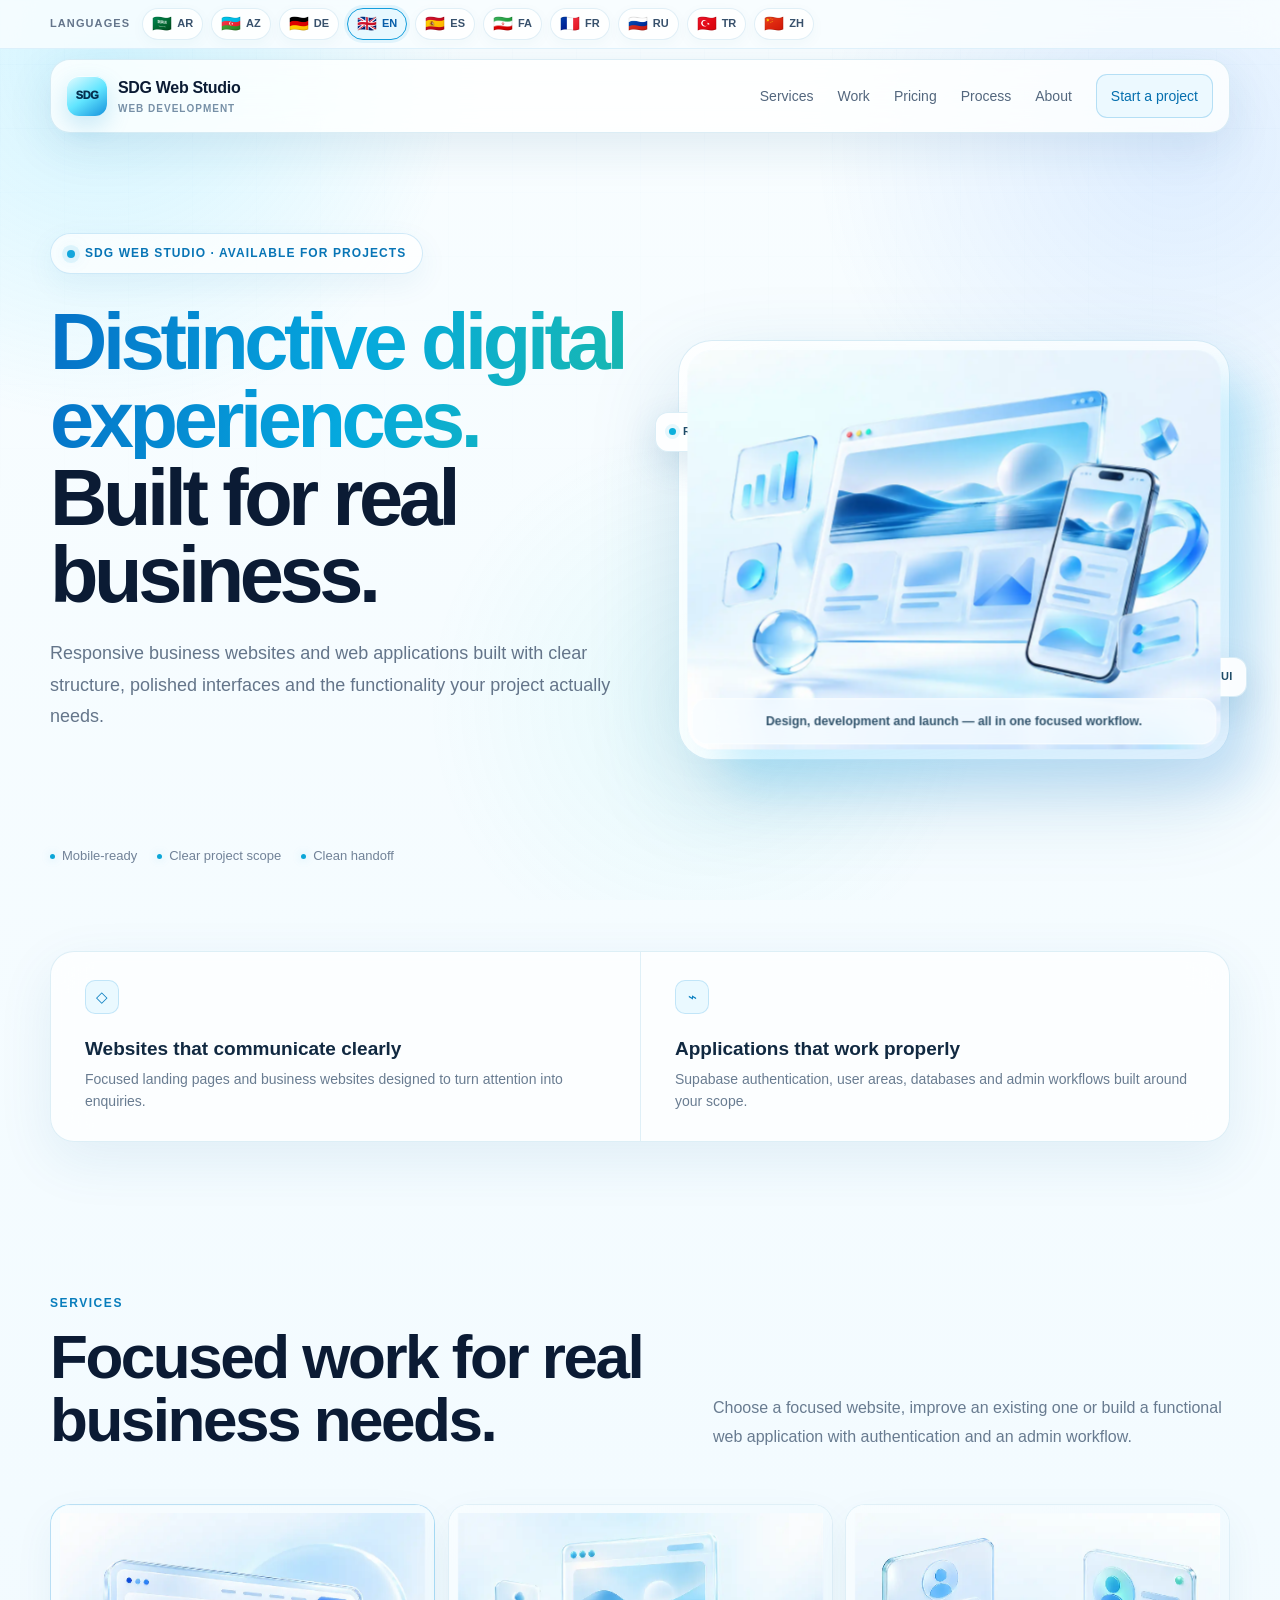
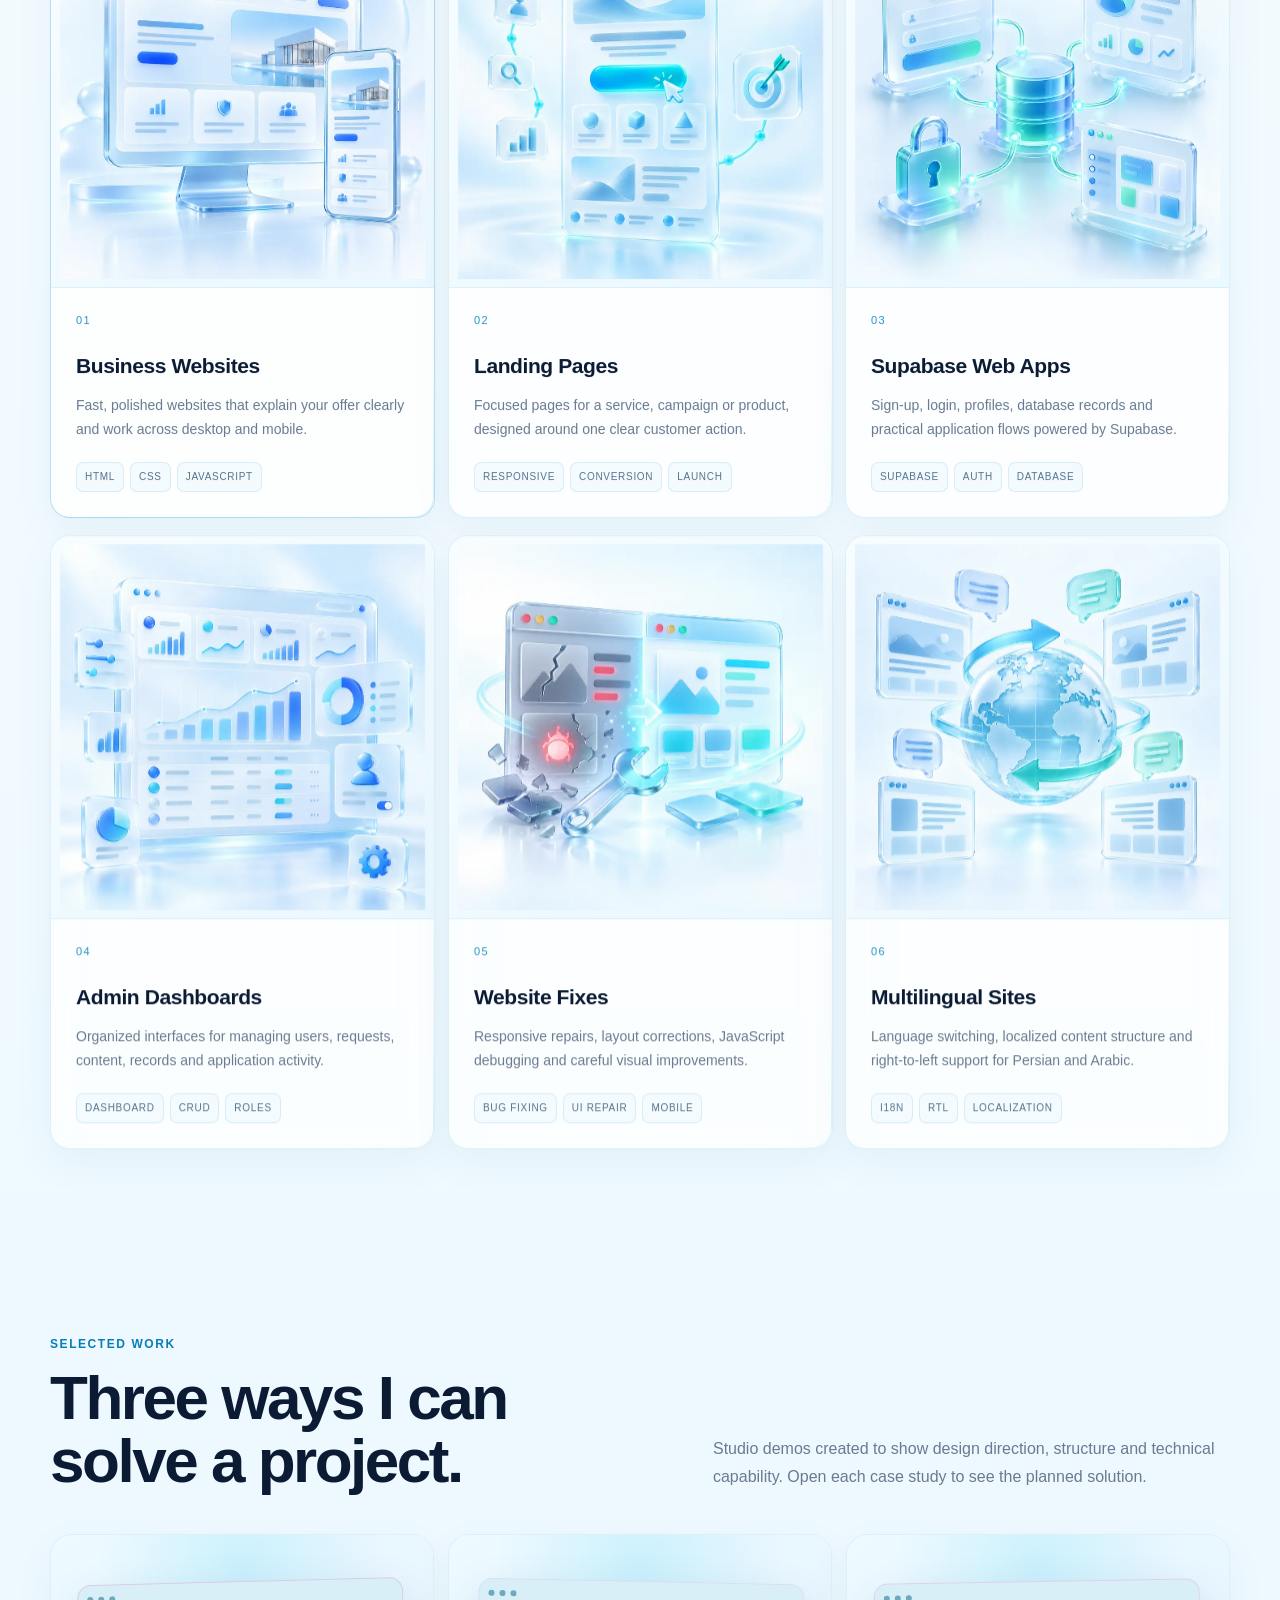
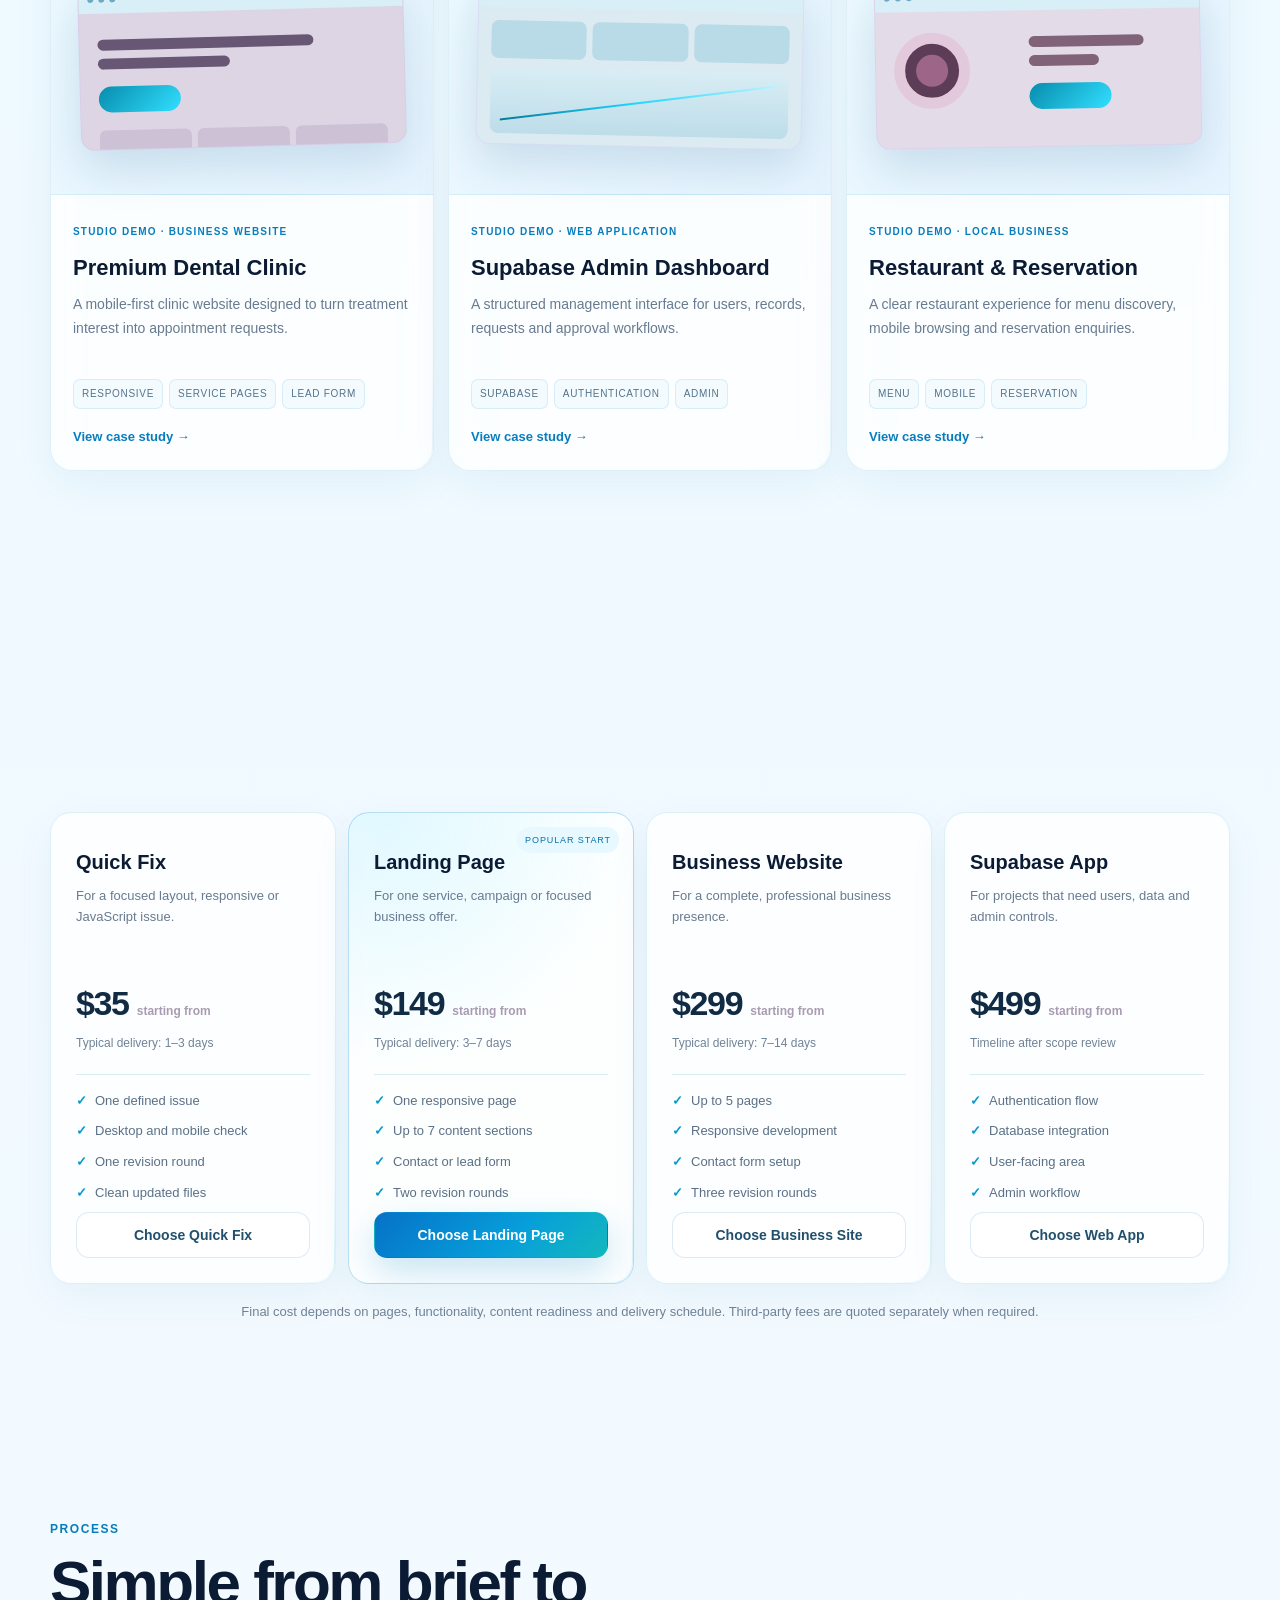
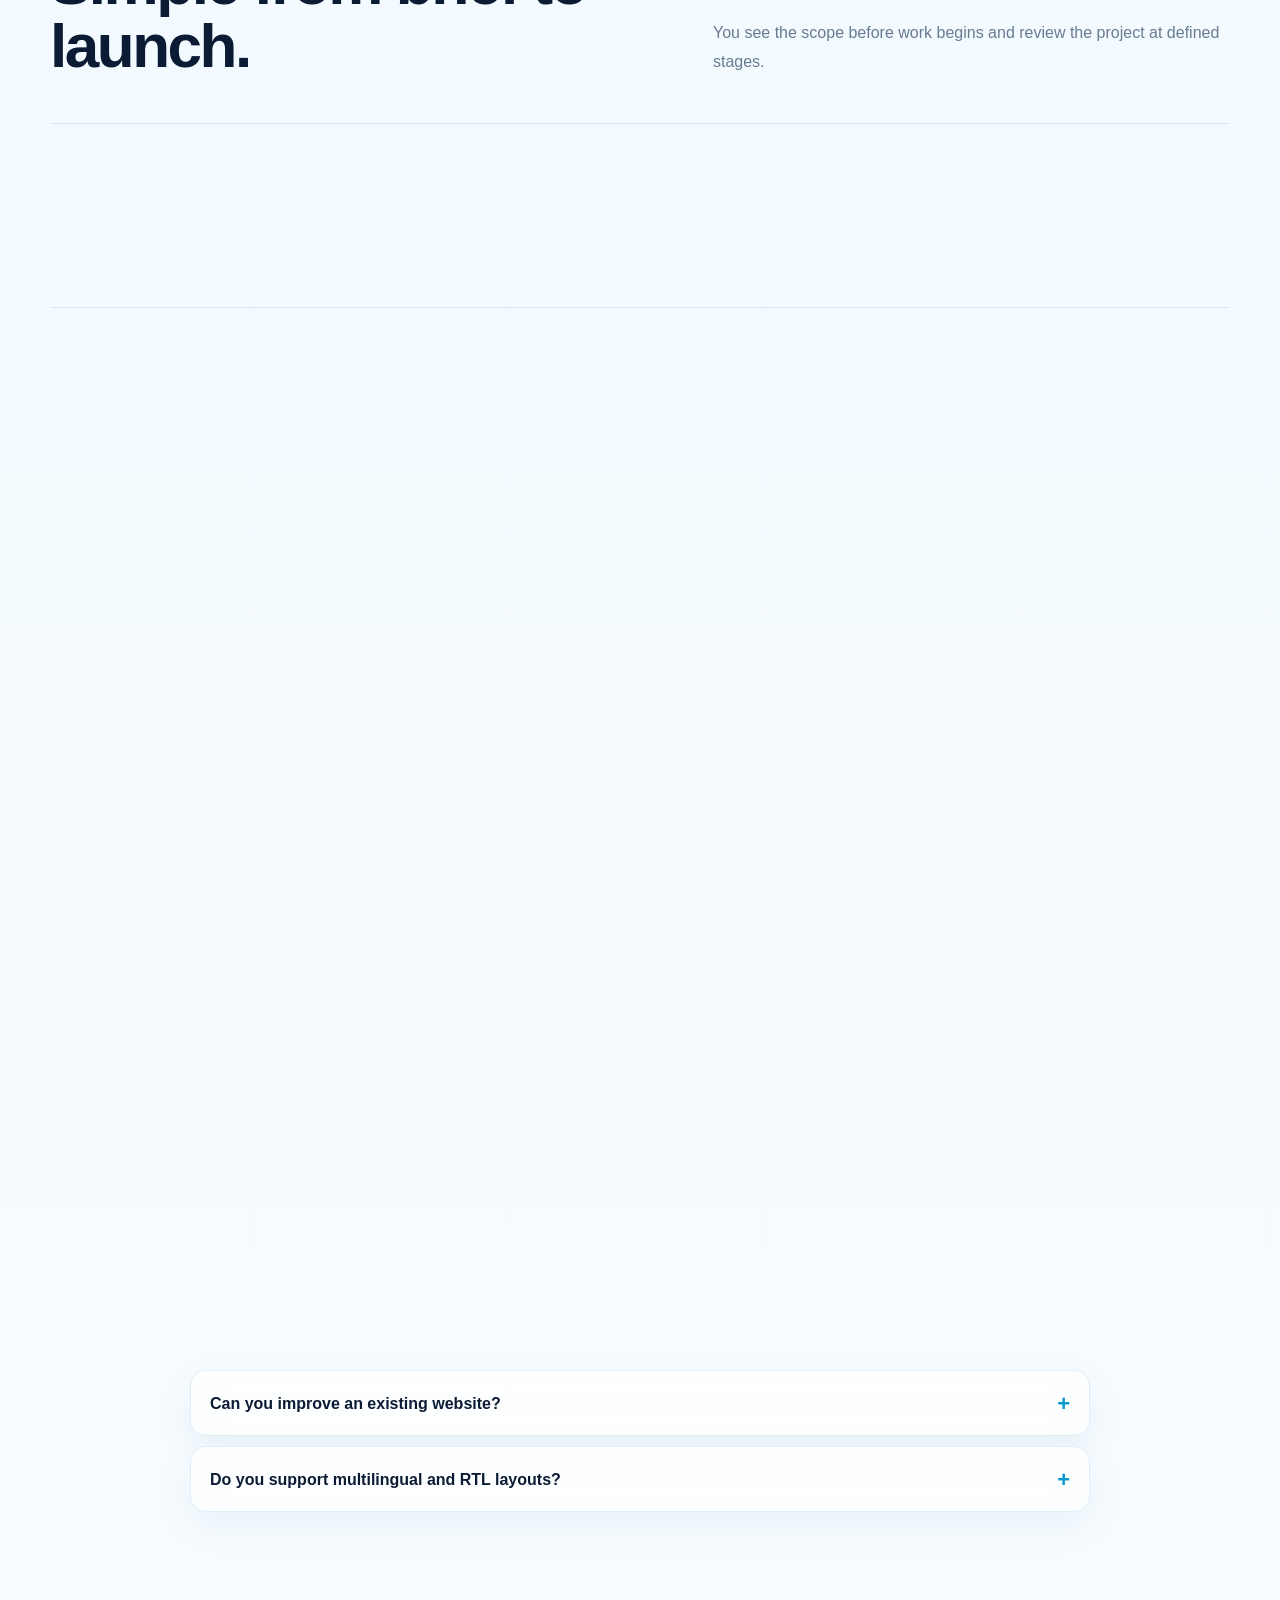
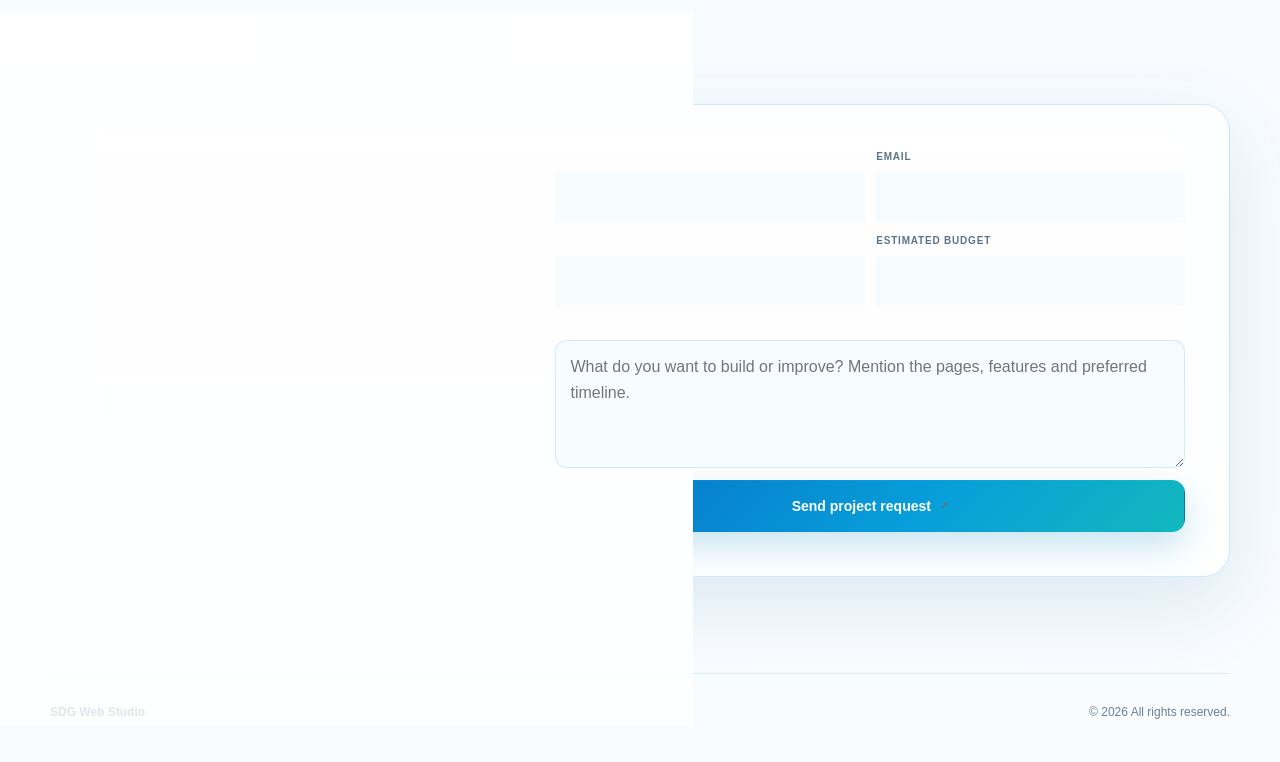
==== commit bdb560a1: "Add files via upload" ====
--- a/index.html
+++ b/index.html
@@ -165,24 +165,44 @@
     @keyframes heroArtFloat{0%,100%{transform:translateY(0) rotate(.15deg)}50%{transform:translateY(-9px) rotate(-.15deg)}}
     @media(max-width:900px){.header{width:calc(100% - 24px)}.nav{top:82px;left:0;right:0;display:none;grid-template-columns:1fr 1fr;gap:6px;padding:10px;background:rgba(255,255,255,.97);border:1px solid rgba(11,128,188,.14);box-shadow:0 20px 50px rgba(20,83,126,.14)}.nav.open{display:grid}.nav a{padding:11px 13px;border-radius:10px;background:#f4fbff}.nav .nav-cta{grid-column:1/-1;text-align:center}.hero{grid-template-columns:1fr;gap:34px;padding-top:76px}.hero-art{width:min(100%,680px);margin:0 auto}.hero-panel{grid-column:auto;margin-top:5px}.section{padding:82px 0}}
     @media(max-width:620px){.language-inner{width:calc(100% - 18px);min-height:45px;gap:6px}.language-label{display:none}.flag-button{height:31px;padding:0 8px}.header{height:68px;top:7px}.nav{top:75px}.hero{padding:56px 0 54px;gap:28px}h1{font-size:clamp(42px,12.5vw,56px);margin-top:24px}.hero-copy{font-size:16px}.hero-art{border-radius:24px;padding:8px}.hero-art img{border-radius:18px}.hero-chip{padding:8px 10px;font-size:9px}.chip-one{left:7px;top:10px}.chip-two{right:7px;bottom:54px}.hero-art figcaption{left:13px;right:13px;bottom:13px;padding:9px;font-size:10px}.hero-panel{grid-template-columns:1fr}.hero-panel article{padding:23px}.hero-panel article+article{border-left:0;border-top:1px solid rgba(11,128,188,.12)}.section{padding:68px 0}.brand strong{font-size:14px}.brand small{font-size:8px}.service,.price-card{min-height:auto}}
-    @media(prefers-reduced-motion:reduce){.hero-art{animation:none}}
+    .hero-art{--hero-rx:0deg;--hero-ry:0deg;--hero-shift-x:0px;--hero-shift-y:0px;perspective:1200px;transform-style:preserve-3d;will-change:transform;animation:responsiveCardFloat 7s ease-in-out infinite}
+    .hero-media{position:relative;z-index:1;display:block;overflow:hidden;border-radius:24px;transform:translateZ(16px);background:linear-gradient(145deg,#effbff,#dff5ff);isolation:isolate}
+    .hero-media:after{content:"";position:absolute;inset:-28%;z-index:2;pointer-events:none;background:linear-gradient(108deg,transparent 38%,rgba(255,255,255,.18) 46%,rgba(255,255,255,.78) 50%,rgba(255,255,255,.18) 54%,transparent 62%);transform:translateX(-115%) rotate(7deg);animation:responsiveScan 6.4s ease-in-out infinite}
+    .hero-art img{position:relative;z-index:1;animation:responsiveScene 10s ease-in-out infinite;will-change:transform}
+    .hero-chip,.hero-art figcaption{z-index:4}.chip-one{animation:responsiveChipOne 4.8s ease-in-out infinite}.chip-two{animation:responsiveChipTwo 5.4s ease-in-out infinite}.hero-art figcaption{transform:translateZ(34px)}
+    .service{padding:0;min-height:0}.service-media{position:relative;z-index:3;display:block;width:100%;aspect-ratio:4/3;overflow:hidden;border-bottom:1px solid rgba(11,128,188,.1);background:linear-gradient(145deg,#f4fcff,#e7f7ff);isolation:isolate}.service-media:after{content:"";position:absolute;inset:-35%;z-index:2;pointer-events:none;background:linear-gradient(110deg,transparent 39%,rgba(255,255,255,.08) 46%,rgba(255,255,255,.72) 50%,rgba(255,255,255,.08) 54%,transparent 61%);transform:translateX(-125%) rotate(9deg);transition:transform .9s cubic-bezier(.16,1,.3,1)}.service:hover .service-media:after{transform:translateX(125%) rotate(9deg)}
+    .service-media img{display:block;width:100%;height:100%;object-fit:cover;object-position:center;transform:scale(1.015);transition:transform .8s cubic-bezier(.16,1,.3,1),filter .5s ease;animation:serviceVisualDrift 9s ease-in-out infinite;will-change:transform}.service:nth-child(2) .service-media img{animation-delay:-1.4s}.service:nth-child(3) .service-media img{animation-delay:-2.8s}.service:nth-child(4) .service-media img{animation-delay:-4.2s}.service:nth-child(5) .service-media img{animation-delay:-5.6s}.service:nth-child(6) .service-media img{animation-delay:-7s}.service:hover .service-media img{filter:saturate(1.06) contrast(1.015)}
+    .service-content{position:relative;z-index:3;display:flex;flex:1;flex-direction:column;padding:24px 25px 25px}.service h3{margin:20px 0 10px}.service p{margin-bottom:20px}
+    @keyframes responsiveCardFloat{0%,100%{transform:perspective(1200px) translateY(0) rotateX(var(--hero-rx)) rotateY(var(--hero-ry))}50%{transform:perspective(1200px) translateY(-10px) rotateX(var(--hero-rx)) rotateY(var(--hero-ry))}}
+    @keyframes responsiveScene{0%,100%{transform:translate3d(var(--hero-shift-x),var(--hero-shift-y),0) scale(1.015)}50%{transform:translate3d(calc(var(--hero-shift-x) - 7px),calc(var(--hero-shift-y) - 5px),0) scale(1.045)}}
+    @keyframes responsiveScan{0%,55%{transform:translateX(-115%) rotate(7deg)}82%,100%{transform:translateX(115%) rotate(7deg)}}
+    @keyframes responsiveChipOne{0%,100%{transform:translate3d(0,0,32px)}50%{transform:translate3d(5px,-8px,32px)}}
+    @keyframes responsiveChipTwo{0%,100%{transform:translate3d(0,0,38px)}50%{transform:translate3d(-6px,7px,38px)}}
+    @keyframes serviceVisualDrift{0%,100%{transform:scale(1.015) translate3d(0,0,0)}50%{transform:scale(1.045) translate3d(0,-5px,0)}}
+    @media(max-width:620px){.service-media{aspect-ratio:16/10}.service-content{padding:22px 21px 23px}.service h3{margin-top:17px}}
+    @media(prefers-reduced-motion:reduce){.hero-art,.hero-art img,.hero-media:after,.hero-chip,.service-media img{animation:none!important}.service-media:after{display:none}}
     html.translated-ltr h1,html.translated-rtl h1{font-size:clamp(48px,5.7vw,76px);text-wrap:balance}html.translated-ltr .btn,html.translated-rtl .btn{height:auto;min-height:52px;padding-top:12px;padding-bottom:12px;line-height:1.35;white-space:normal;text-align:center}html.translated-ltr .service,html.translated-rtl .service,html.translated-ltr .price-card,html.translated-rtl .price-card{height:auto;overflow-wrap:anywhere}html.translated-ltr .service p,html.translated-rtl .service p,html.translated-ltr .project-info p,html.translated-rtl .project-info p,html.translated-ltr .price-desc,html.translated-rtl .price-desc{min-height:0}html.translated-ltr .nav{gap:16px;font-size:13px}html.translated-rtl .nav{gap:16px;font-size:13px}html.translated-rtl .section-head,html.translated-rtl .about,html.translated-rtl .contact-box,html.translated-rtl .form{text-align:right}html.translated-rtl .features li,html.translated-rtl .contact-points span{justify-content:flex-start}html.translated-rtl .badge{right:auto;left:14px}.VIpgJd-ZVi9od-aZ2wEe-wOHMyf,.VIpgJd-ZVi9od-aZ2wEe-OiiCO,.goog-te-balloon-frame,.goog-te-menu-frame{display:none!important}
     @media(max-width:620px){html.translated-ltr h1,html.translated-rtl h1{font-size:clamp(38px,11.5vw,50px);line-height:1.04}html.translated-ltr .section-head h2,html.translated-rtl .section-head h2,html.translated-ltr .about h2,html.translated-rtl .about h2,html.translated-ltr .contact-copy h2,html.translated-rtl .contact-copy h2{font-size:clamp(34px,10vw,46px);line-height:1.08}.flag-button{padding-inline:9px}.project-info p,.price-desc{min-height:0}}
+    .service-media{aspect-ratio:1/1;padding:8px;background:linear-gradient(145deg,#f8fdff,#eaf8ff)}
+    .service-media img,.service:hover .service-media img{object-fit:contain;object-position:center;transform:scale(1)!important;transform-origin:center;animation:none!important;filter:none;transition:transform .65s cubic-bezier(.16,1,.3,1),filter .35s ease!important;will-change:transform}
+    @media(hover:hover) and (pointer:fine){.service:hover .service-media img{transform:scale(1.02)!important;filter:saturate(1.035)}}
+    @media(hover:none){.service:active .service-media img{transform:scale(1.015)!important;filter:saturate(1.025)}}
+    @media(max-width:620px){.service-media{aspect-ratio:1/1;padding:6px}}
   </style>
 </head>
 <body>
   <div class="language-strip" aria-label="Choose website language"><div class="language-inner"><span class="language-label">Languages</span><button class="flag-button" type="button" data-lang="ar" aria-label="العربية" aria-pressed="false"><span class="flag">🇸🇦</span>AR</button><button class="flag-button" type="button" data-lang="az" aria-label="Azərbaycan dili" aria-pressed="false"><span class="flag">🇦🇿</span>AZ</button><button class="flag-button" type="button" data-lang="de" aria-label="Deutsch" aria-pressed="false"><span class="flag">🇩🇪</span>DE</button><button class="flag-button" type="button" data-lang="en" aria-label="English" aria-pressed="true"><span class="flag">🇬🇧</span>EN</button><button class="flag-button" type="button" data-lang="es" aria-label="Español" aria-pressed="false"><span class="flag">🇪🇸</span>ES</button><button class="flag-button" type="button" data-lang="fa" aria-label="فارسی" aria-pressed="false"><span class="flag">🇮🇷</span>FA</button><button class="flag-button" type="button" data-lang="fr" aria-label="Français" aria-pressed="false"><span class="flag">🇫🇷</span>FR</button><button class="flag-button" type="button" data-lang="ru" aria-label="Русский" aria-pressed="false"><span class="flag">🇷🇺</span>RU</button><button class="flag-button" type="button" data-lang="tr" aria-label="Türkçe" aria-pressed="false"><span class="flag">🇹🇷</span>TR</button><button class="flag-button" type="button" data-lang="zh-CN" aria-label="中文" aria-pressed="false"><span class="flag">🇨🇳</span>ZH</button></div></div>
   <header class="header"><a class="brand" href="#home" aria-label="SDG Web Studio home"><span class="logo">SDG</span><span><strong>SDG Web Studio</strong><small>WEB DEVELOPMENT</small></span></a><nav class="nav" id="nav" aria-label="Main navigation"><a href="#services">Services</a><a href="#work">Work</a><a href="#pricing">Pricing</a><a href="#process">Process</a><a href="#about">About</a><a class="nav-cta" href="#contact">Start a project</a></nav><button class="menu" id="menu" type="button" aria-label="Open menu" aria-expanded="false">☰</button></header>
   <main>
-    <section class="wrap hero" id="home"><div><div class="eyebrow"><span class="dot"></span>SDG Web Studio · Available for projects</div><h1><span class="gradient-text">Distinctive digital experiences.</span>Built for real business.</h1><p class="hero-copy">Responsive business websites and web applications built with clear structure, polished interfaces and the functionality your project actually needs.</p><div class="actions"><a class="btn primary" href="#contact">Request a quote <span aria-hidden="true">↗</span></a><a class="btn secondary" href="#work">Explore the work</a></div><div class="hero-notes"><span><i></i>Mobile-ready</span><span><i></i>Clear project scope</span><span><i></i>Clean handoff</span></div></div><figure class="hero-art"><img src="[data-uri]" alt="Abstract 3D browser and mobile interface representing responsive web design" width="1200" height="900"><span class="hero-chip chip-one">Responsive design</span><span class="hero-chip chip-two">Web apps &amp; UI</span><figcaption>Design, development and launch — all in one focused workflow.</figcaption></figure><aside class="hero-panel" aria-label="Core services"><article><span class="panel-icon" aria-hidden="true">◇</span><b>Websites that communicate clearly</b><p>Focused landing pages and business websites designed to turn attention into enquiries.</p></article><article><span class="panel-icon" aria-hidden="true">⌁</span><b>Applications that work properly</b><p>Supabase authentication, user areas, databases and admin workflows built around your scope.</p></article></aside></section>
+    <section class="wrap hero" id="home"><div><div class="eyebrow"><span class="dot"></span>SDG Web Studio · Available for projects</div><h1><span class="gradient-text">Distinctive digital experiences.</span>Built for real business.</h1><p class="hero-copy">Responsive business websites and web applications built with clear structure, polished interfaces and the functionality your project actually needs.</p><div class="actions"><a class="btn primary" href="#contact">Request a quote <span aria-hidden="true">↗</span></a><a class="btn secondary" href="#work">Explore the work</a></div><div class="hero-notes"><span><i></i>Mobile-ready</span><span><i></i>Clear project scope</span><span><i></i>Clean handoff</span></div></div><figure class="hero-art"><span class="hero-media"><img src="[data-uri]" alt="Abstract 3D browser and mobile interface representing responsive web design" width="1200" height="900"></span><span class="hero-chip chip-one">Responsive design</span><span class="hero-chip chip-two">Web apps &amp; UI</span><figcaption>Design, development and launch — all in one focused workflow.</figcaption></figure><aside class="hero-panel" aria-label="Core services"><article><span class="panel-icon" aria-hidden="true">◇</span><b>Websites that communicate clearly</b><p>Focused landing pages and business websites designed to turn attention into enquiries.</p></article><article><span class="panel-icon" aria-hidden="true">⌁</span><b>Applications that work properly</b><p>Supabase authentication, user areas, databases and admin workflows built around your scope.</p></article></aside></section>
 
     <section class="section" id="services"><div class="wrap"><div class="section-head"><div><span class="kicker">Services</span><h2>Focused work for real business needs.</h2></div><p>Choose a focused website, improve an existing one or build a functional web application with authentication and an admin workflow.</p></div><div class="service-grid">
-      <article class="service featured"><span class="num">01</span><h3>Business Websites</h3><p>Fast, polished websites that explain your offer clearly and work across desktop and mobile.</p><div class="tags"><span>HTML</span><span>CSS</span><span>JavaScript</span></div></article>
-      <article class="service"><span class="num">02</span><h3>Landing Pages</h3><p>Focused pages for a service, campaign or product, designed around one clear customer action.</p><div class="tags"><span>Responsive</span><span>Conversion</span><span>Launch</span></div></article>
-      <article class="service"><span class="num">03</span><h3>Supabase Web Apps</h3><p>Sign-up, login, profiles, database records and practical application flows powered by Supabase.</p><div class="tags"><span>Supabase</span><span>Auth</span><span>Database</span></div></article>
-      <article class="service"><span class="num">04</span><h3>Admin Dashboards</h3><p>Organized interfaces for managing users, requests, content, records and application activity.</p><div class="tags"><span>Dashboard</span><span>CRUD</span><span>Roles</span></div></article>
-      <article class="service"><span class="num">05</span><h3>Website Fixes</h3><p>Responsive repairs, layout corrections, JavaScript debugging and careful visual improvements.</p><div class="tags"><span>Bug Fixing</span><span>UI Repair</span><span>Mobile</span></div></article>
-      <article class="service"><span class="num">06</span><h3>Multilingual Sites</h3><p>Language switching, localized content structure and right-to-left support for Persian and Arabic.</p><div class="tags"><span>i18n</span><span>RTL</span><span>Localization</span></div></article>
+      <article class="service featured"><span class="service-media"><img src="[data-uri]" alt="Glass browser and phone illustrating a responsive business website" width="900" height="900" loading="lazy" decoding="async"></span><div class="service-content"><span class="num">01</span><h3>Business Websites</h3><p>Fast, polished websites that explain your offer clearly and work across desktop and mobile.</p><div class="tags"><span>HTML</span><span>CSS</span><span>JavaScript</span></div></div></article>
+      <article class="service"><span class="service-media"><img src="[data-uri]" alt="Landing page interface with a focused call to action" width="900" height="900" loading="lazy" decoding="async"></span><div class="service-content"><span class="num">02</span><h3>Landing Pages</h3><p>Focused pages for a service, campaign or product, designed around one clear customer action.</p><div class="tags"><span>Responsive</span><span>Conversion</span><span>Launch</span></div></div></article>
+      <article class="service"><span class="service-media"><img src="[data-uri]" alt="Secure web application connected to profiles and database records" width="900" height="900" loading="lazy" decoding="async"></span><div class="service-content"><span class="num">03</span><h3>Supabase Web Apps</h3><p>Sign-up, login, profiles, database records and practical application flows powered by Supabase.</p><div class="tags"><span>Supabase</span><span>Auth</span><span>Database</span></div></div></article>
+      <article class="service"><span class="service-media"><img src="[data-uri]" alt="Glass admin dashboard with charts users and controls" width="900" height="900" loading="lazy" decoding="async"></span><div class="service-content"><span class="num">04</span><h3>Admin Dashboards</h3><p>Organized interfaces for managing users, requests, content, records and application activity.</p><div class="tags"><span>Dashboard</span><span>CRUD</span><span>Roles</span></div></div></article>
+      <article class="service"><span class="service-media"><img src="[data-uri]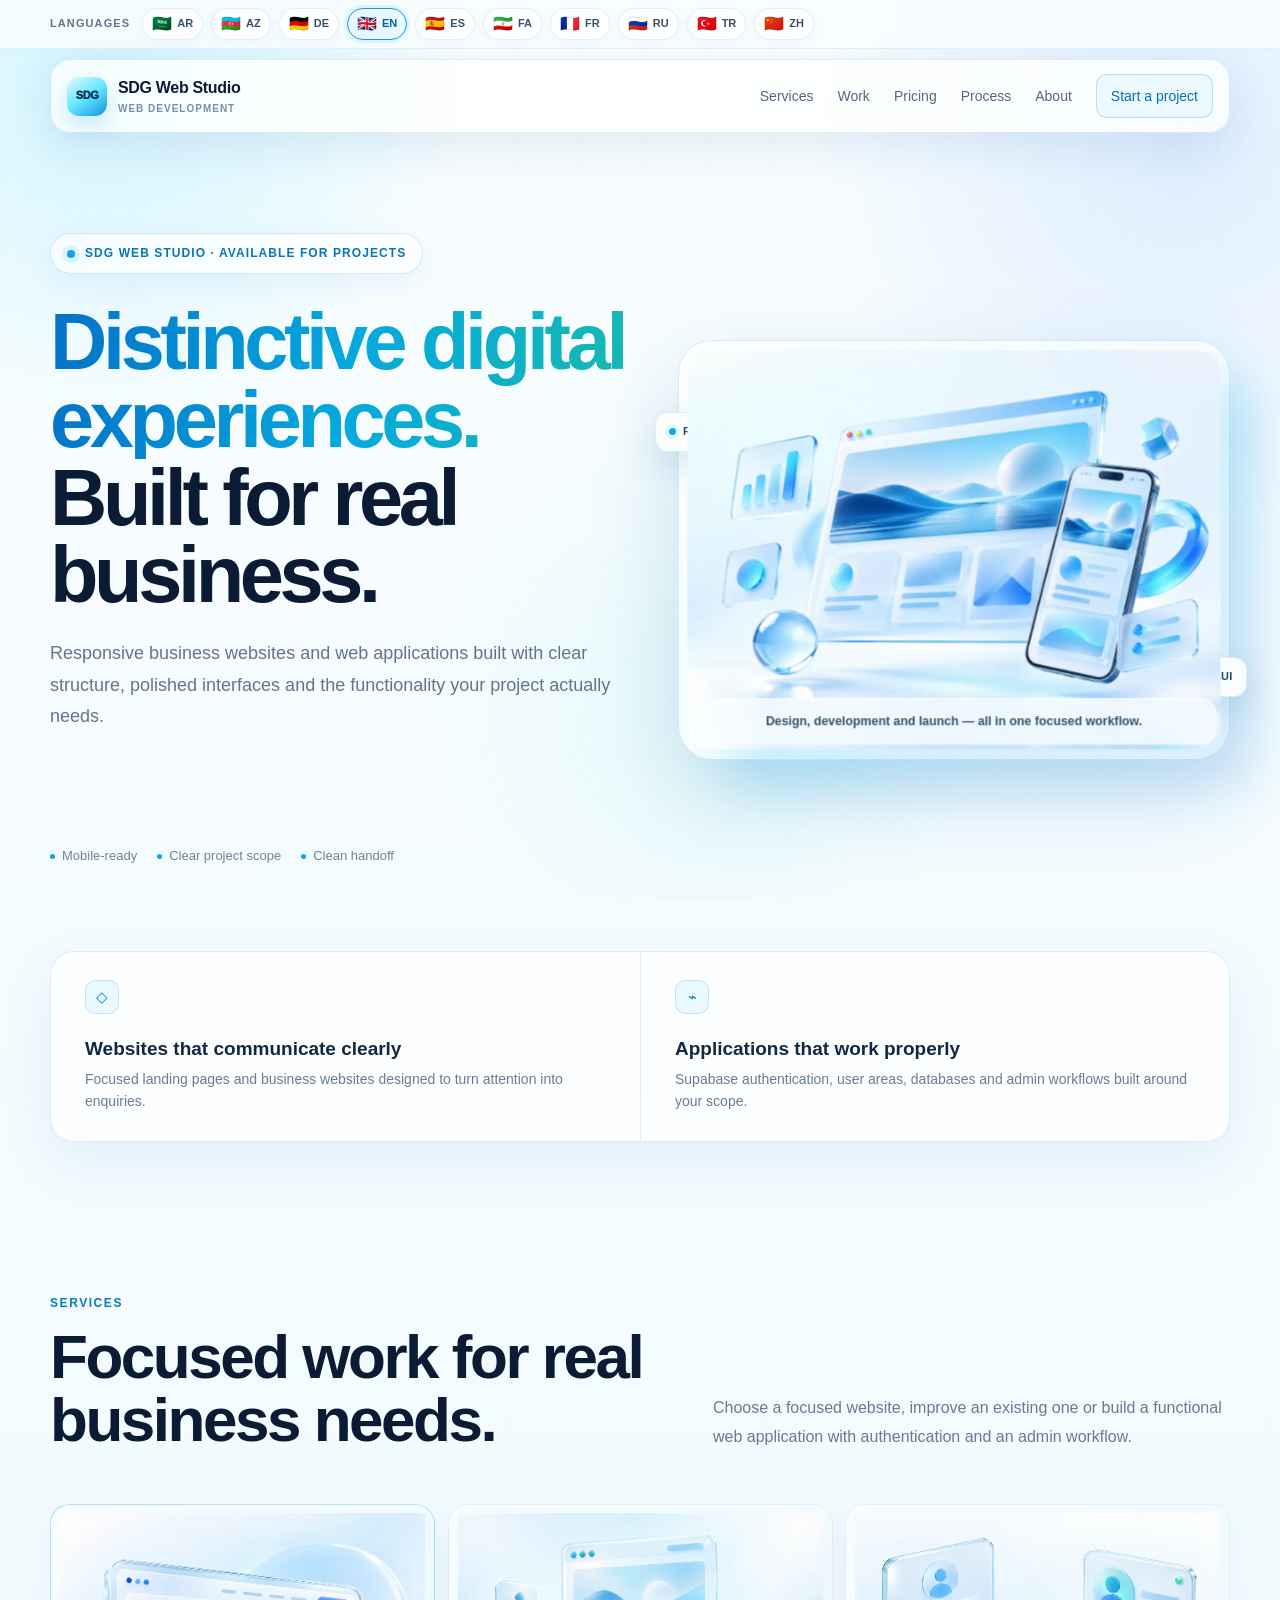
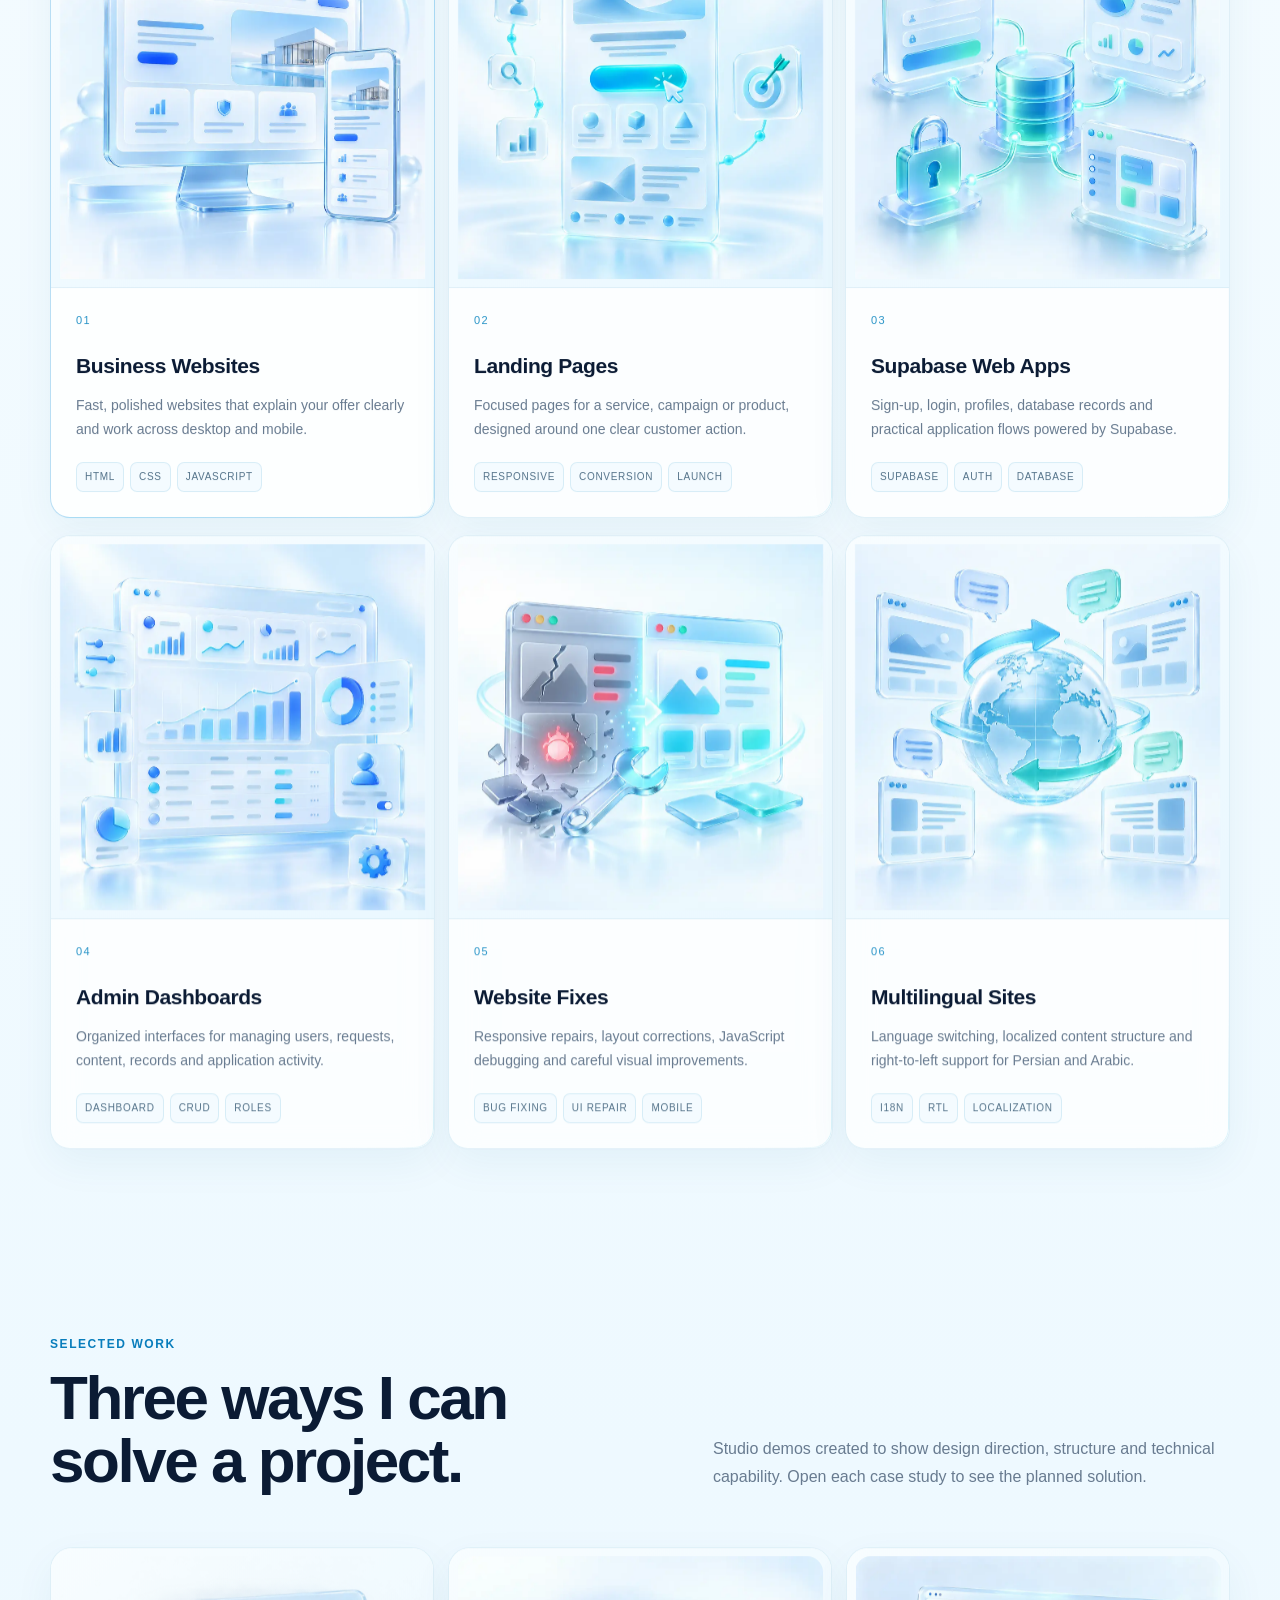
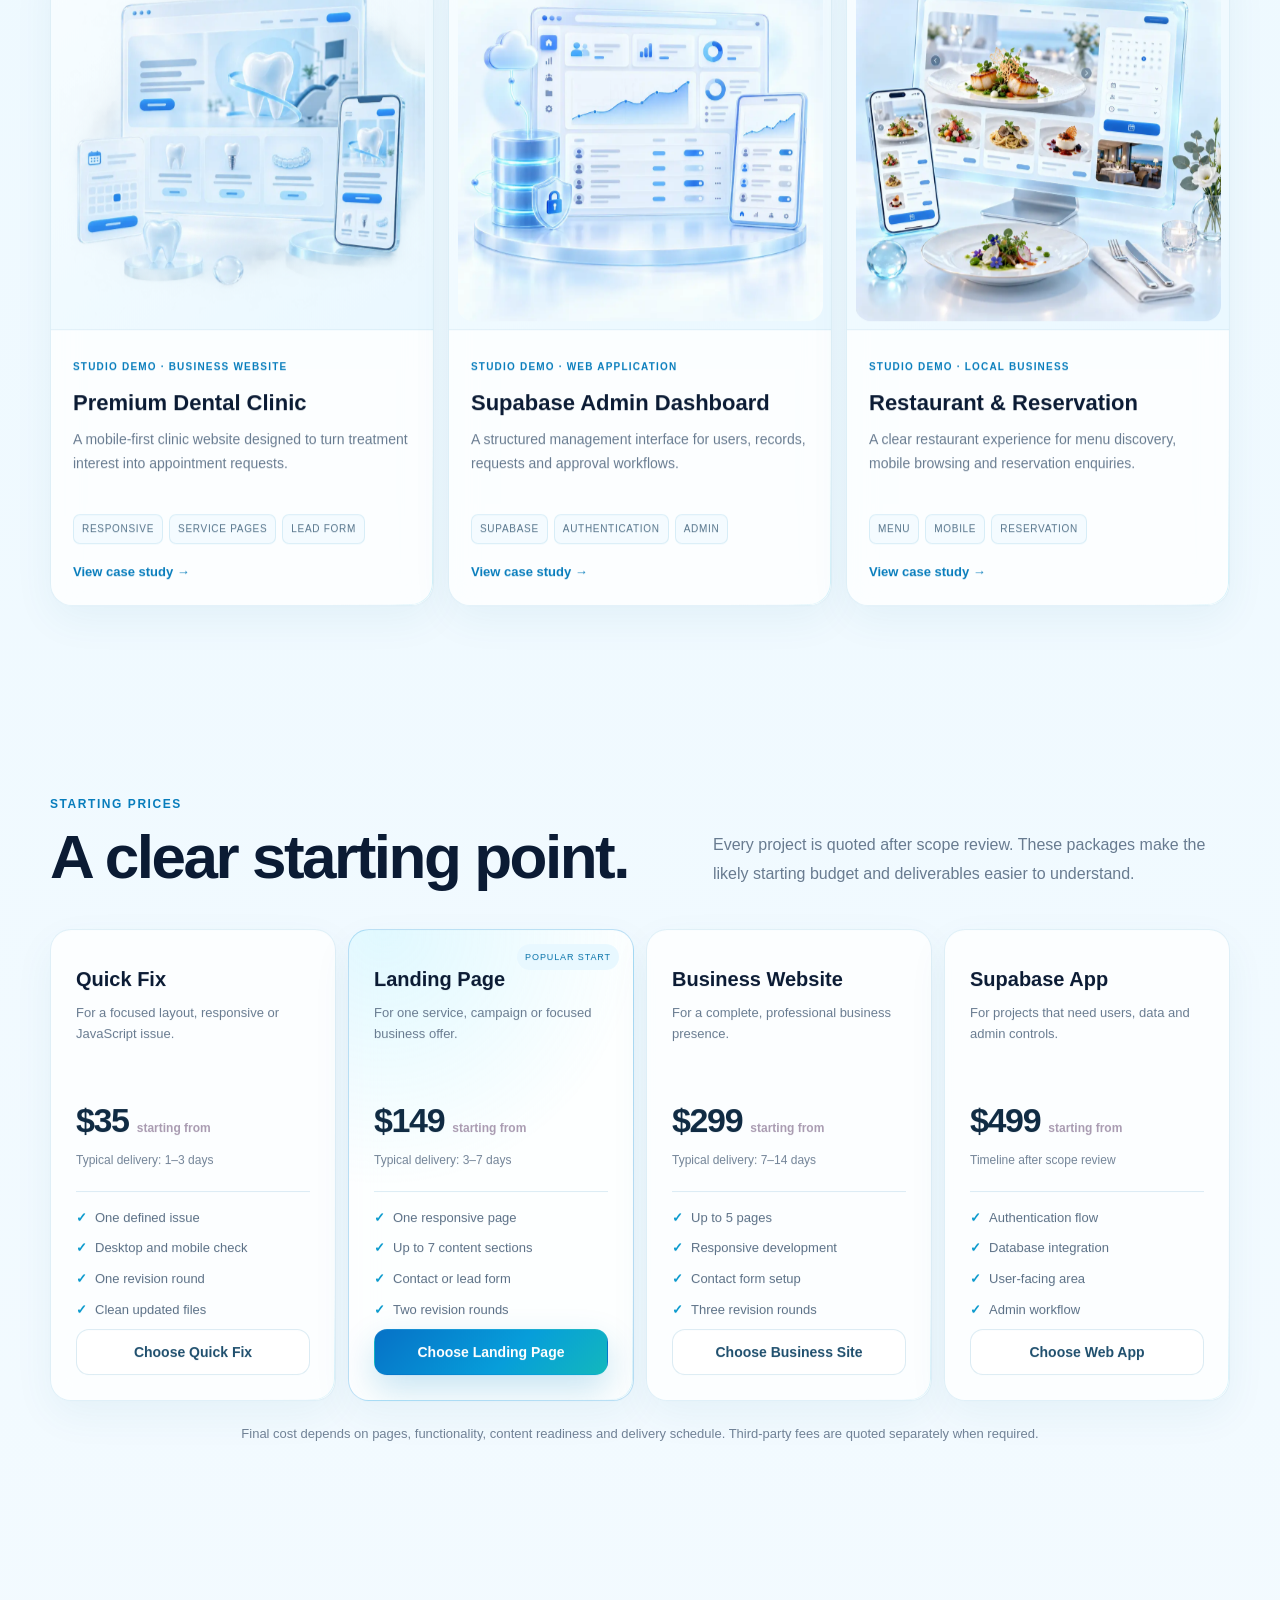
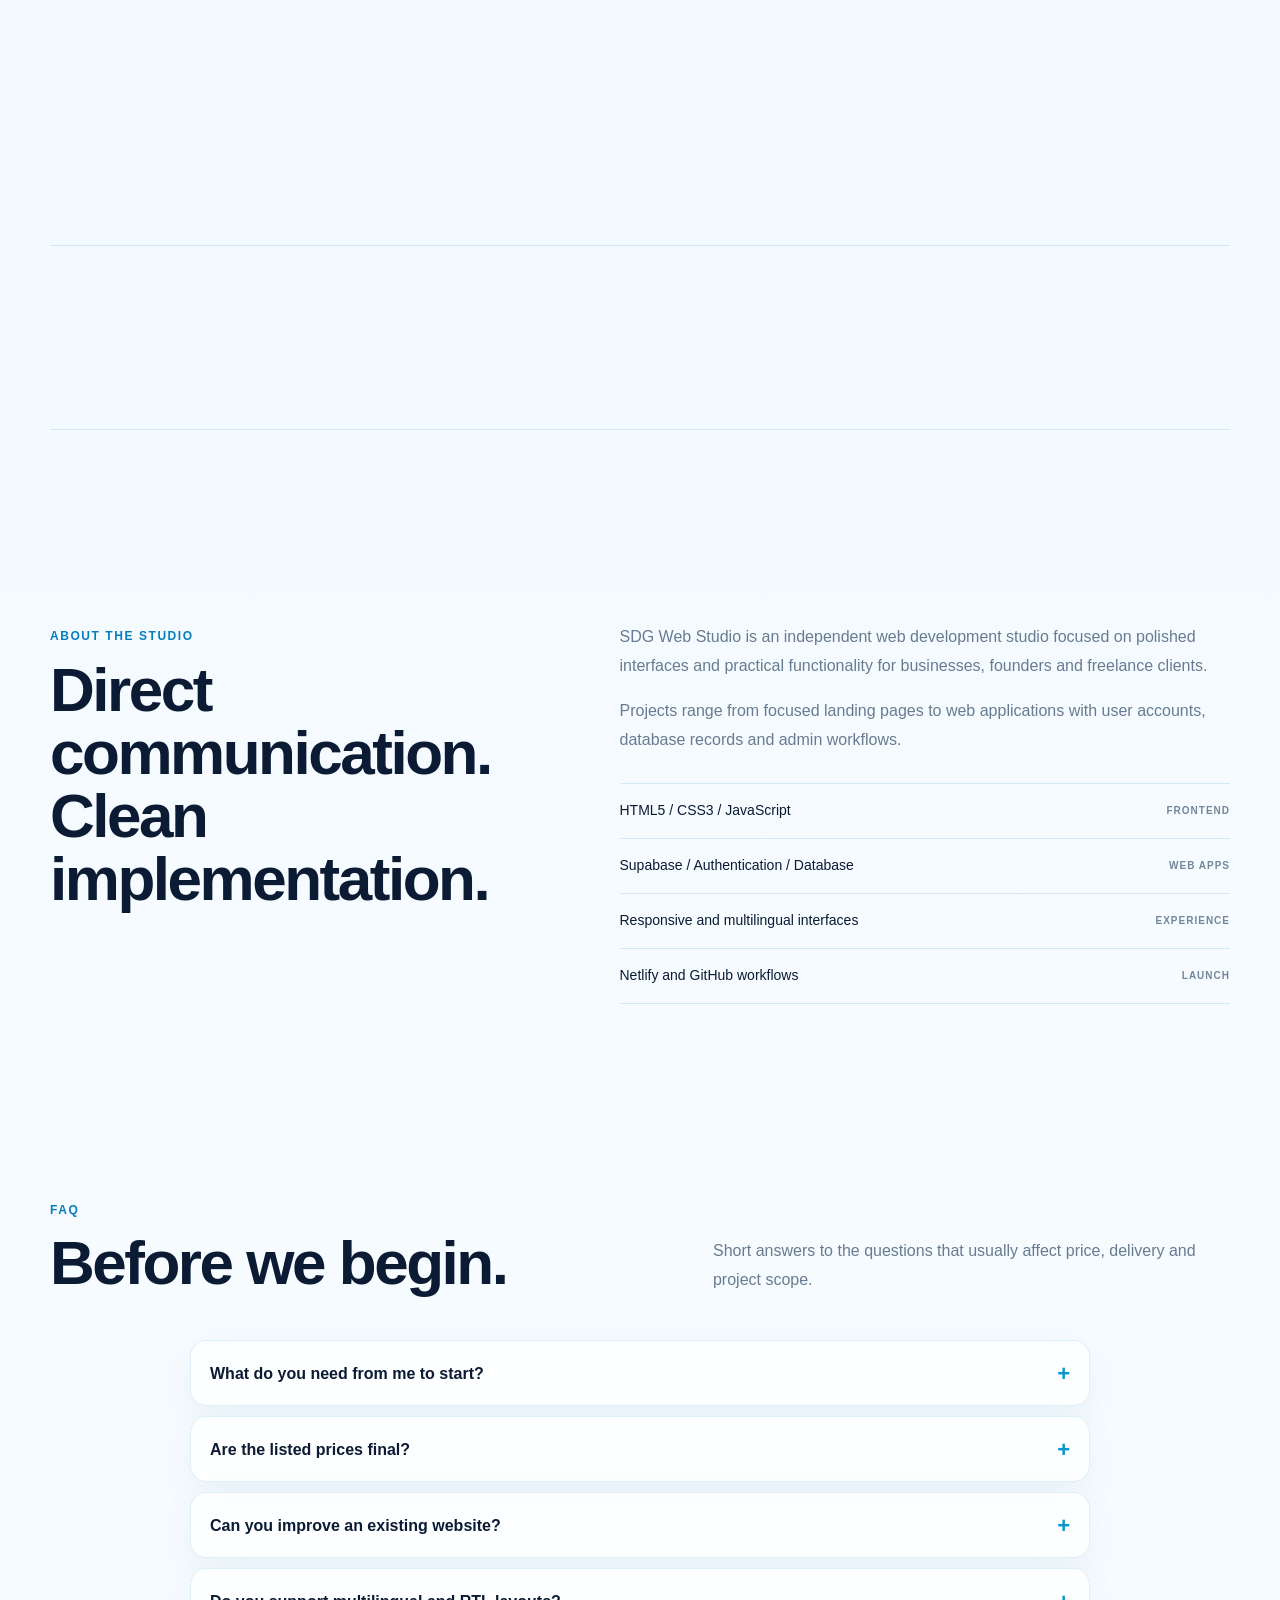
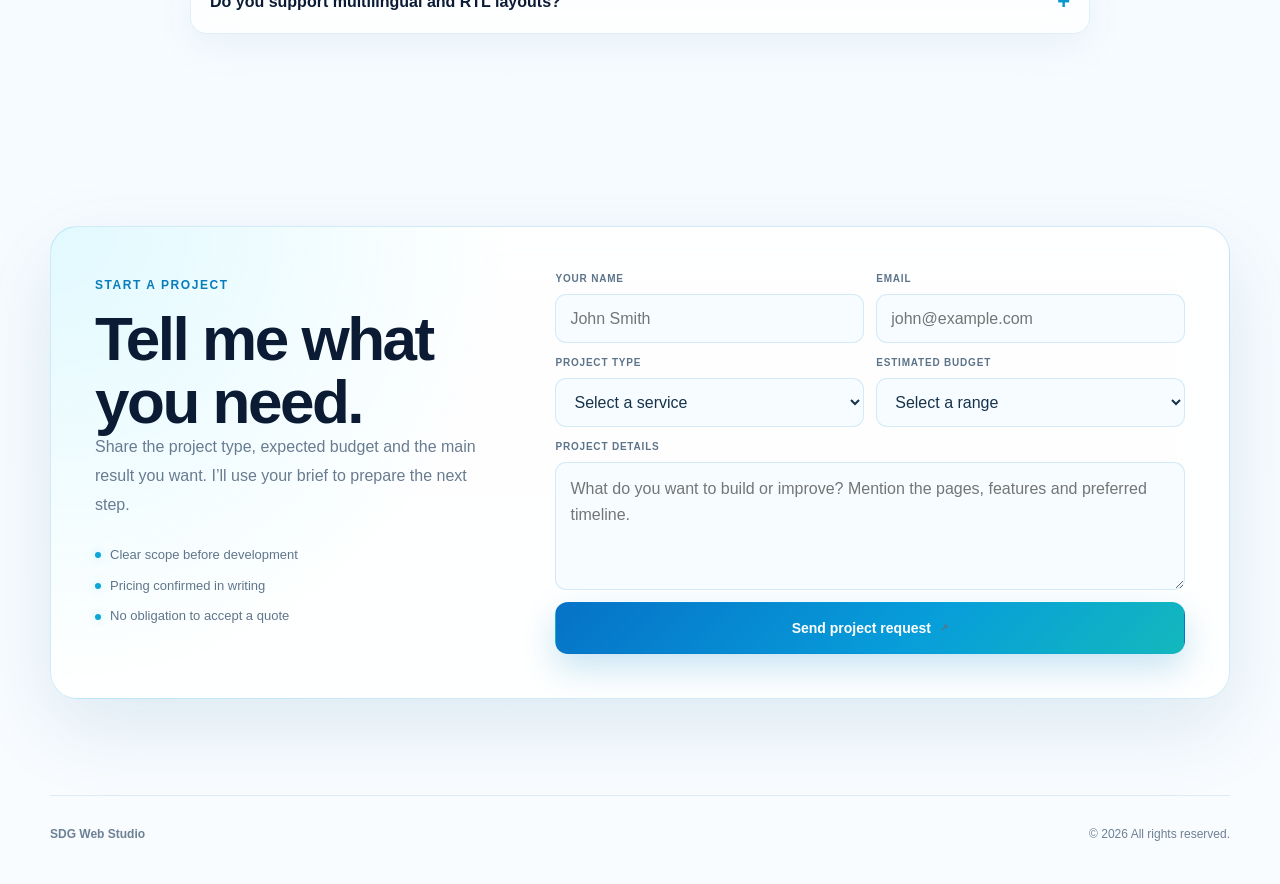
==== commit 7ce99ea4: "Add files via upload" ====
--- a/index.html
+++ b/index.html
@@ -188,6 +188,12 @@
     @media(hover:hover) and (pointer:fine){.service:hover .service-media img{transform:scale(1.02)!important;filter:saturate(1.035)}}
     @media(hover:none){.service:active .service-media img{transform:scale(1.015)!important;filter:saturate(1.025)}}
     @media(max-width:620px){.service-media{aspect-ratio:1/1;padding:6px}}
+    .project-visual{height:auto!important;aspect-ratio:1/1;padding:8px;background:linear-gradient(145deg,#f8fdff,#eaf8ff);isolation:isolate}
+    .project-visual img{position:relative;z-index:3;display:block;width:100%;height:100%;object-fit:contain;object-position:center;border-radius:16px;transform:scale(1);transform-origin:center;filter:none;transition:transform .65s cubic-bezier(.16,1,.3,1),filter .35s ease;will-change:transform}
+    @media(hover:hover) and (pointer:fine){.project:hover .project-visual img{transform:scale(1.02);filter:saturate(1.035)}}
+    @media(hover:none){.project:active .project-visual img{transform:scale(1.015);filter:saturate(1.025)}}
+    @media(max-width:620px){.project-visual{aspect-ratio:1/1;padding:6px}.project-visual img{border-radius:14px}}
+    @media(prefers-reduced-motion:reduce){.project-visual img{transition:none!important;transform:none!important}}
   </style>
 </head>
 <body>
@@ -206,9 +212,9 @@
     </div></div></section>
 
     <section class="section" id="work"><div class="wrap"><div class="section-head"><div><span class="kicker">Selected work</span><h2>Three ways I can solve a project.</h2></div><p>Studio demos created to show design direction, structure and technical capability. Open each case study to see the planned solution.</p></div><div class="project-grid">
-      <article class="project"><div class="project-visual"><div class="browser"><div class="browser-bar"><i></i><i></i><i></i></div><div class="clinic-ui"><div class="ui-line a"></div><div class="ui-line b"></div><div class="ui-button"></div><div class="ui-cards"><i></i><i></i><i></i></div></div></div></div><div class="project-info"><span class="type">Studio demo · Business website</span><h3>Premium Dental Clinic</h3><p>A mobile-first clinic website designed to turn treatment interest into appointment requests.</p><div class="tags"><span>Responsive</span><span>Service pages</span><span>Lead form</span></div><button class="case-btn" type="button" data-case="dental">View case study →</button></div></article>
-      <article class="project"><div class="project-visual"><div class="browser dark"><div class="browser-bar"><i></i><i></i><i></i></div><div class="dashboard-ui"><div class="metrics"><i></i><i></i><i></i></div><div class="dash-chart"></div><div class="ui-cards"><i></i><i></i><i></i></div></div></div></div><div class="project-info"><span class="type">Studio demo · Web application</span><h3>Supabase Admin Dashboard</h3><p>A structured management interface for users, records, requests and approval workflows.</p><div class="tags"><span>Supabase</span><span>Authentication</span><span>Admin</span></div><button class="case-btn" type="button" data-case="dashboard">View case study →</button></div></article>
-      <article class="project"><div class="project-visual"><div class="browser warm"><div class="browser-bar"><i></i><i></i><i></i></div><div class="restaurant-ui"><div class="plate"></div><div class="rest-copy"><div class="ui-line a"></div><div class="ui-line b"></div><div class="ui-button"></div></div></div></div></div><div class="project-info"><span class="type">Studio demo · Local business</span><h3>Restaurant & Reservation</h3><p>A clear restaurant experience for menu discovery, mobile browsing and reservation enquiries.</p><div class="tags"><span>Menu</span><span>Mobile</span><span>Reservation</span></div><button class="case-btn" type="button" data-case="restaurant">View case study →</button></div></article>
+      <article class="project"><div class="project-visual"><img src="[data-uri]" alt="Glass dental clinic website and appointment interface" width="1000" height="1000" loading="lazy" decoding="async"></div><div class="project-info"><span class="type">Studio demo · Business website</span><h3>Premium Dental Clinic</h3><p>A mobile-first clinic website designed to turn treatment interest into appointment requests.</p><div class="tags"><span>Responsive</span><span>Service pages</span><span>Lead form</span></div><button class="case-btn" type="button" data-case="dental">View case study →</button></div></article>
+      <article class="project"><div class="project-visual"><img src="[data-uri]" alt="Glass admin dashboard with analytics database and access controls" width="1000" height="1000" loading="lazy" decoding="async"></div><div class="project-info"><span class="type">Studio demo · Web application</span><h3>Supabase Admin Dashboard</h3><p>A structured management interface for users, records, requests and approval workflows.</p><div class="tags"><span>Supabase</span><span>Authentication</span><span>Admin</span></div><button class="case-btn" type="button" data-case="dashboard">View case study →</button></div></article>
+      <article class="project"><div class="project-visual"><img src="[data-uri]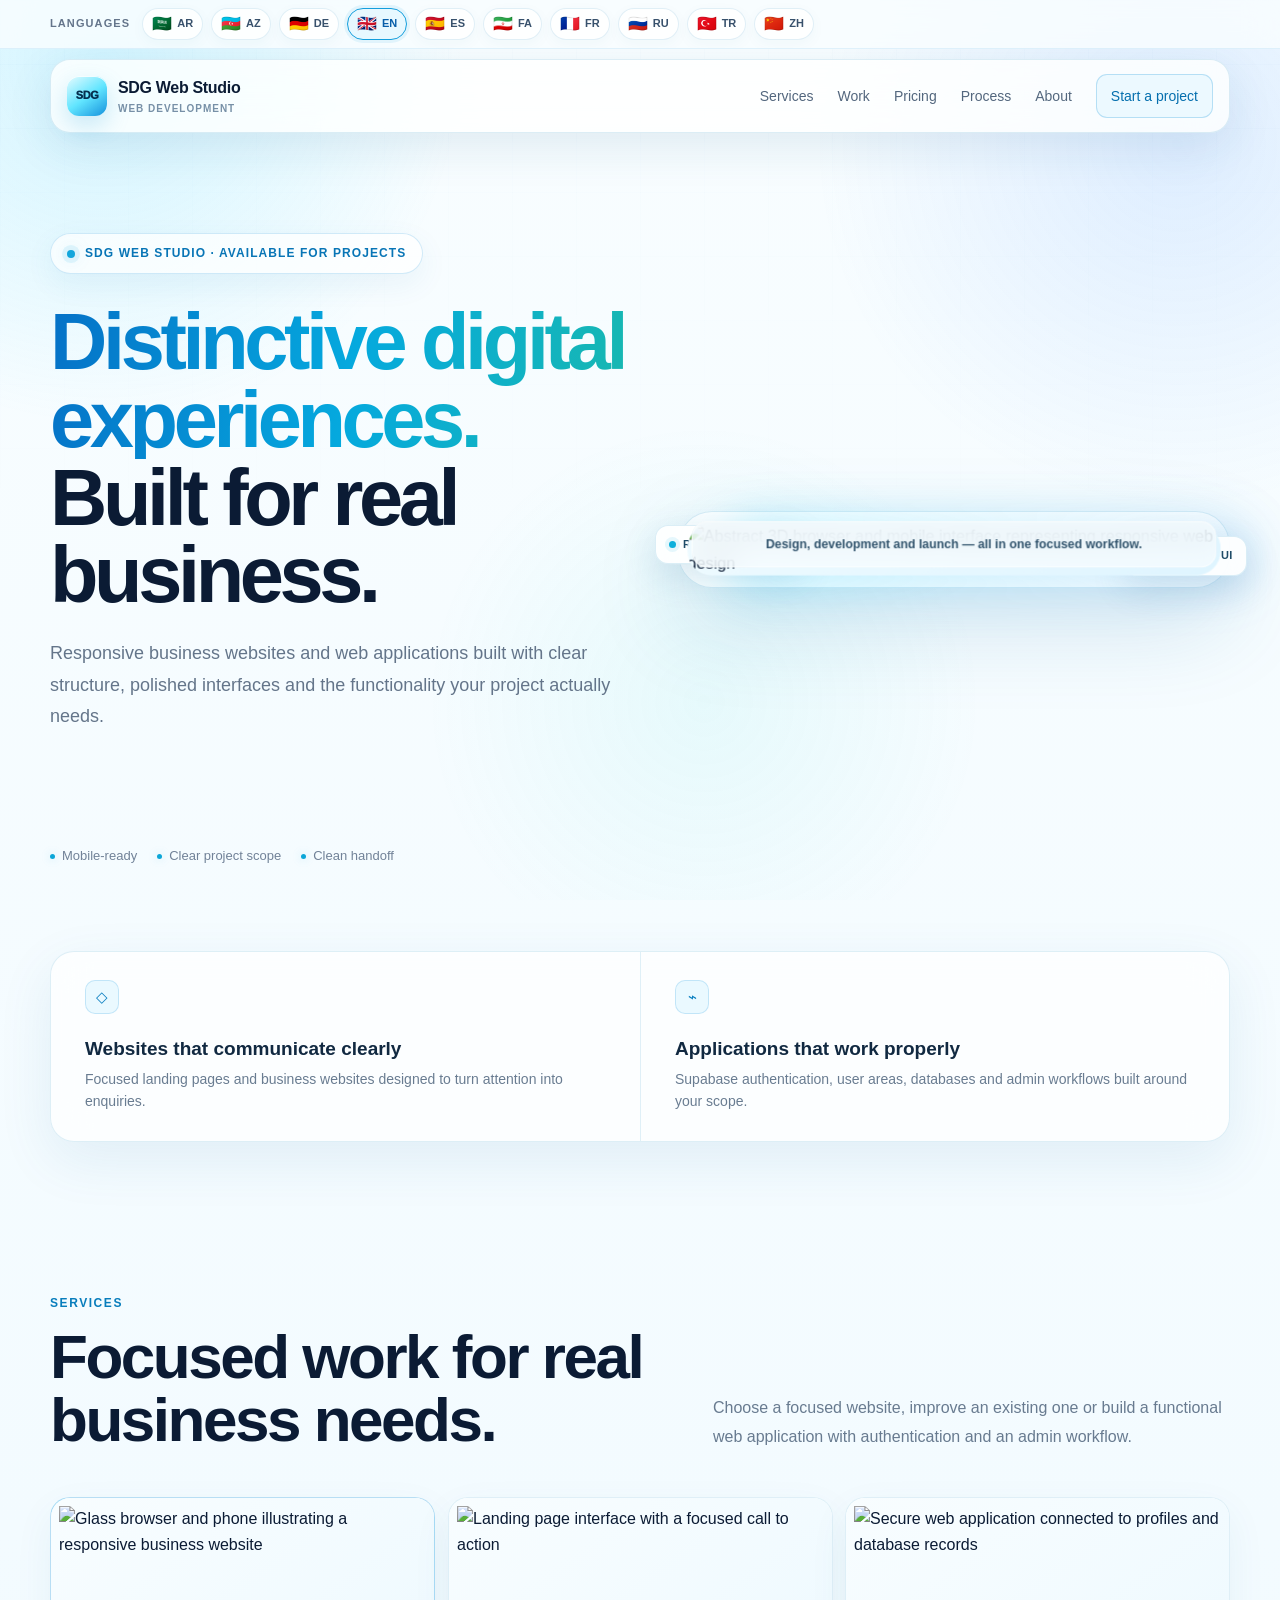
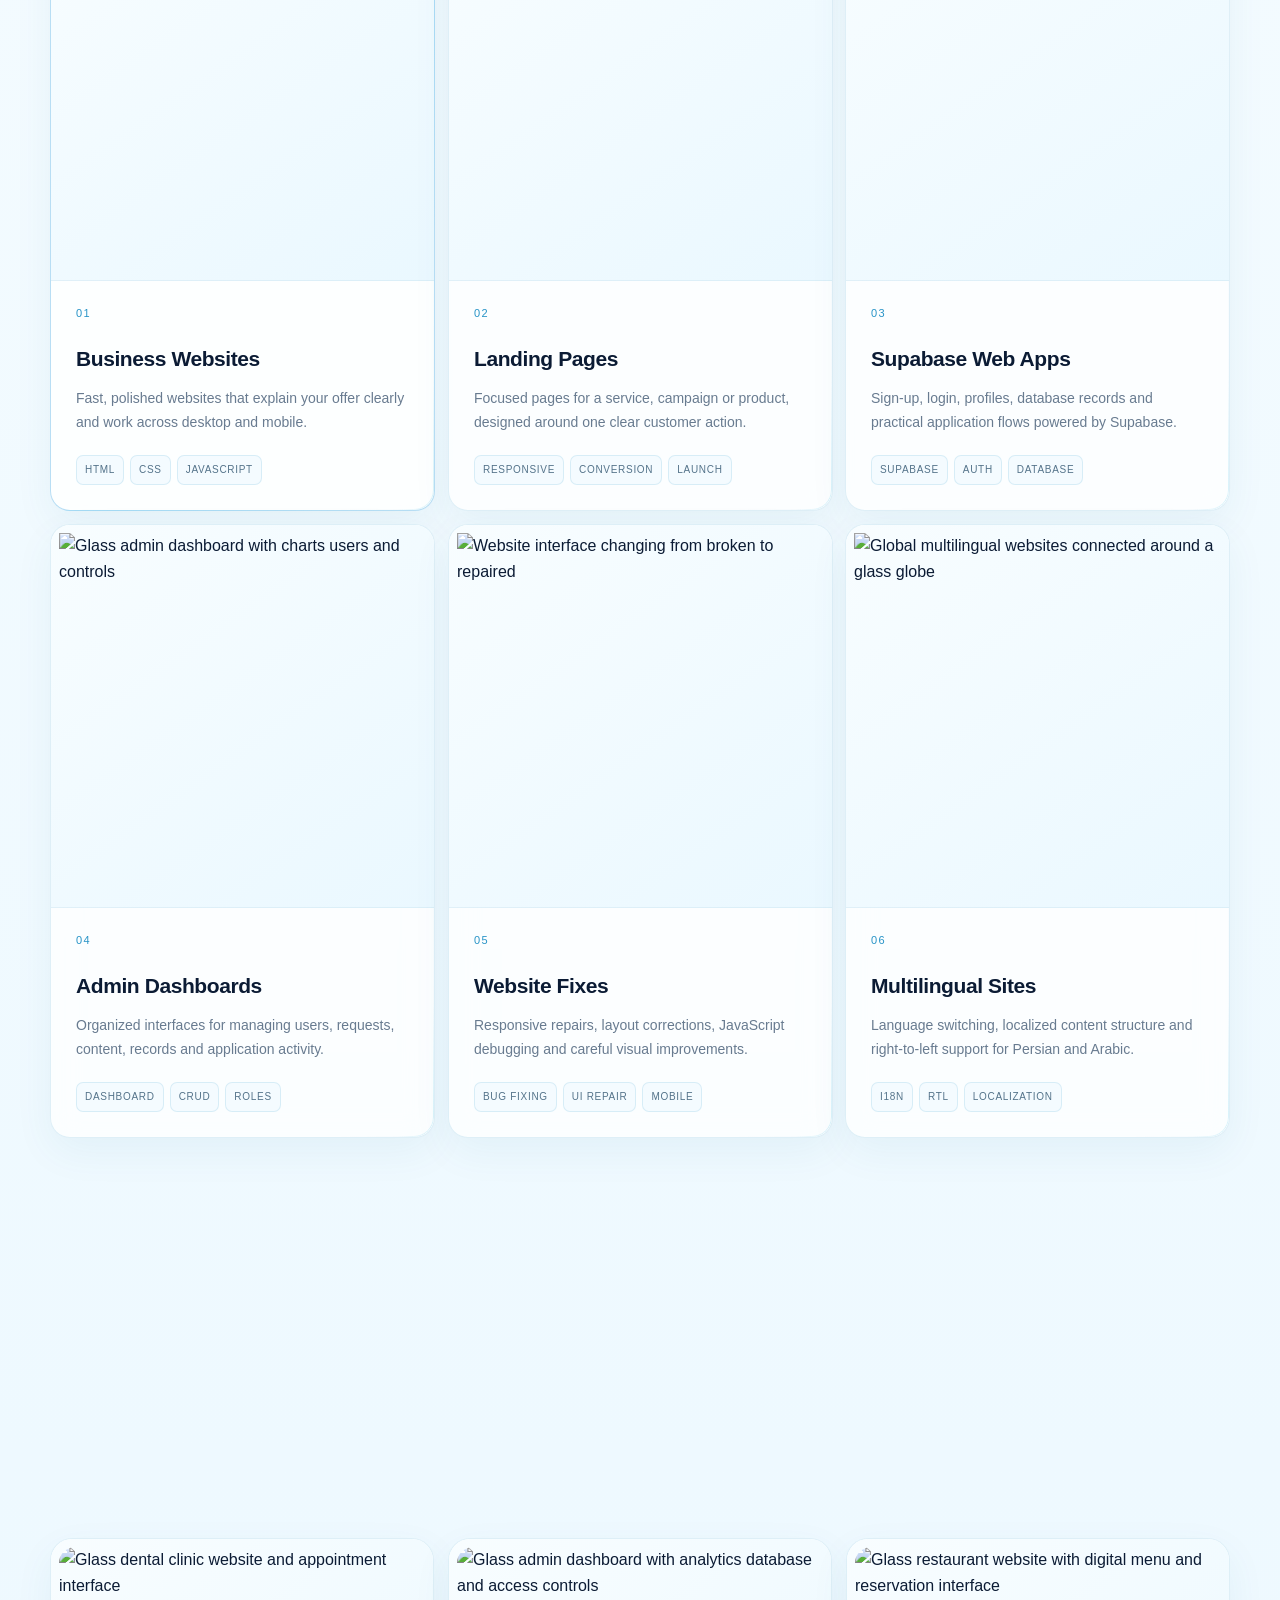
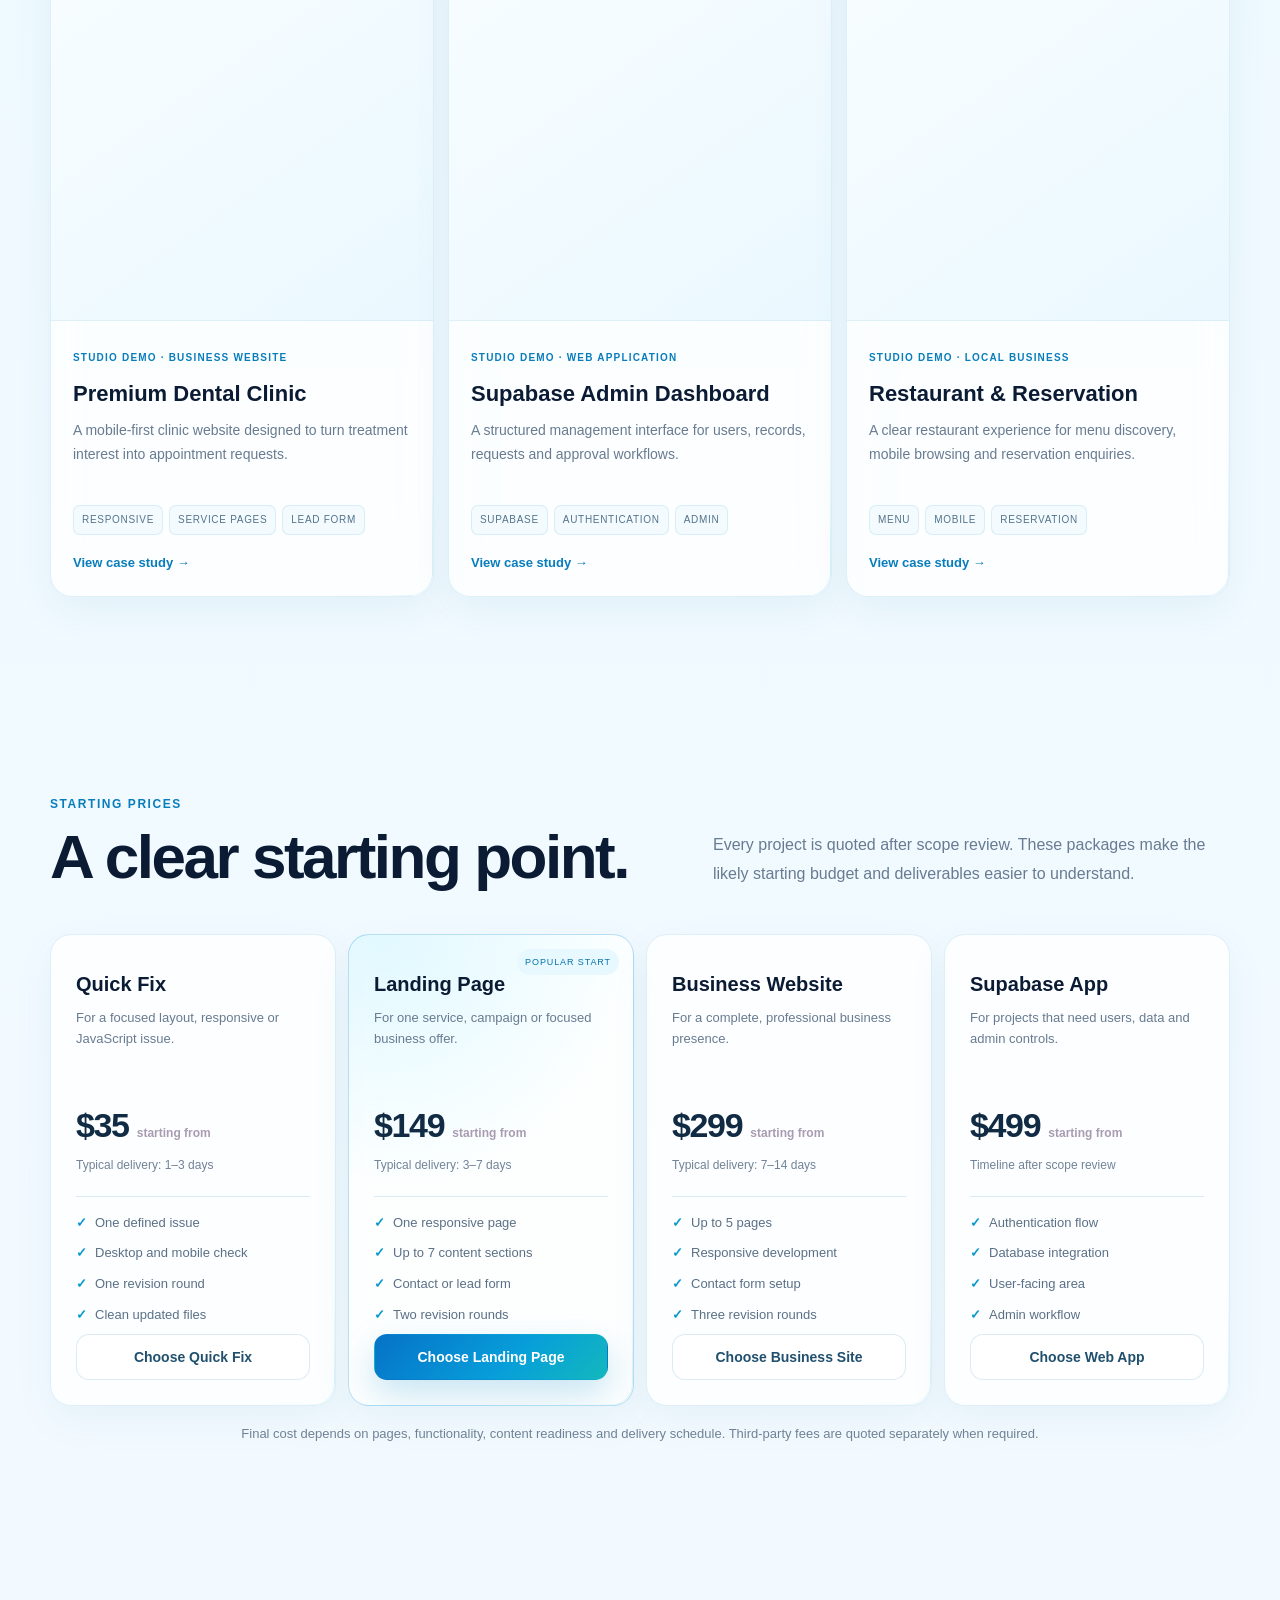
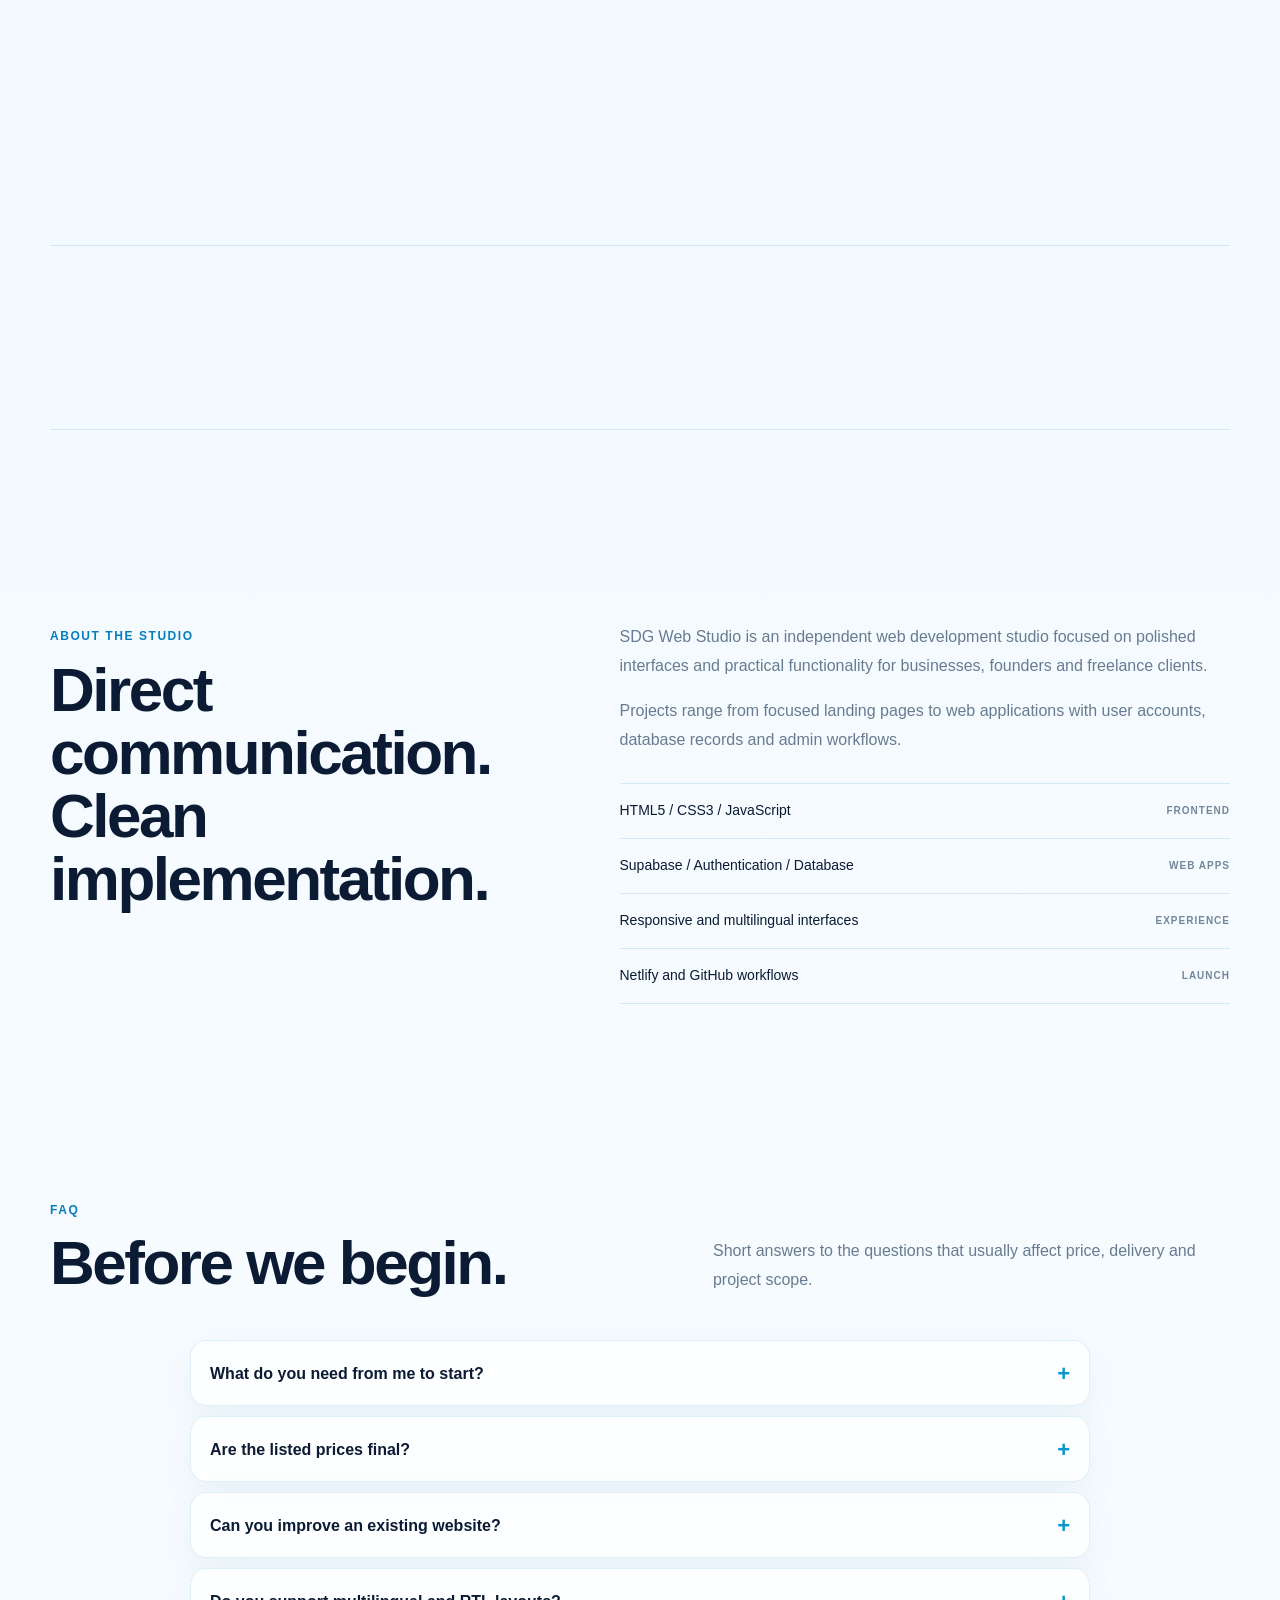
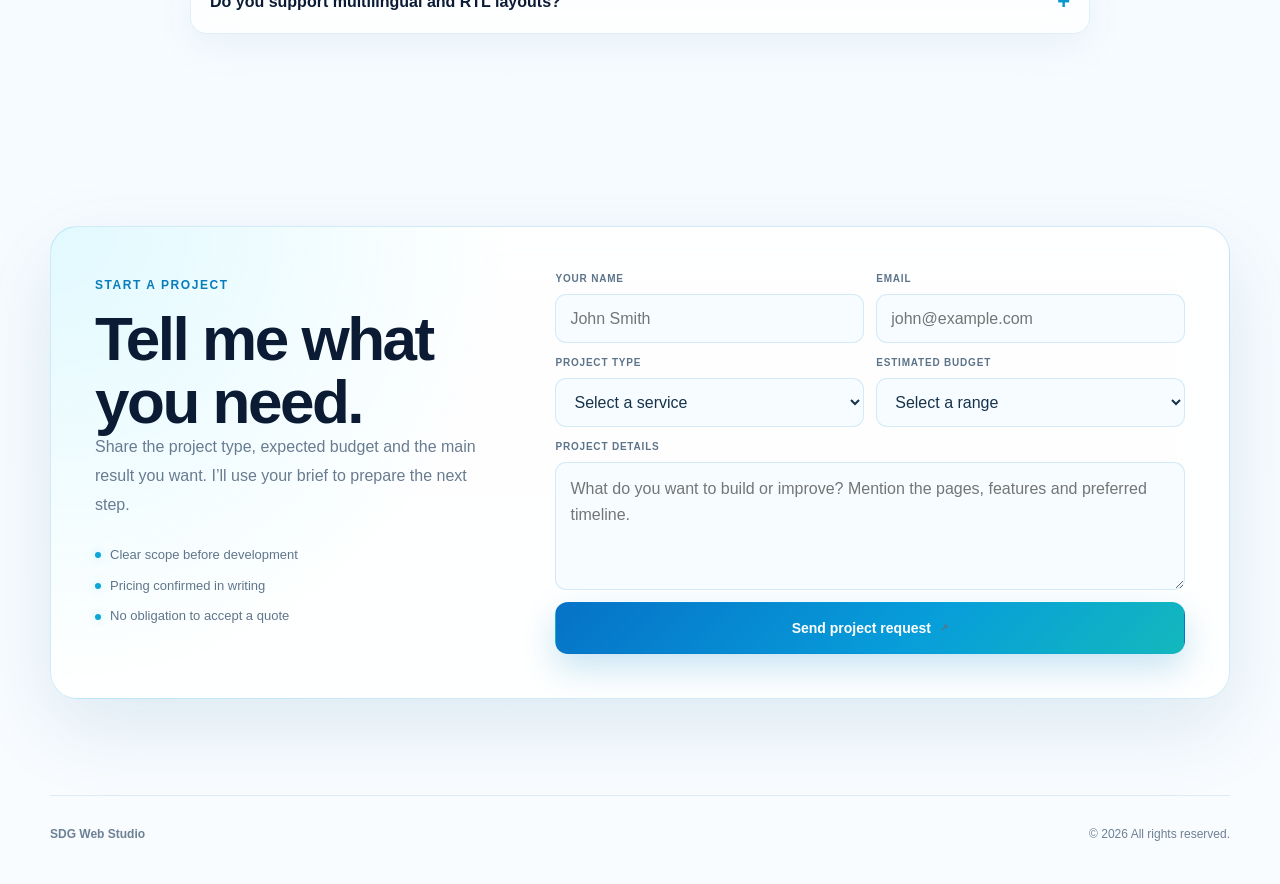
==== commit bcb14647: "Add files via upload" ====
--- a/index.html
+++ b/index.html
@@ -6,6 +6,7 @@
   <meta name="theme-color" content="#f4fbff">
   <meta name="description" content="SDG Web Studio builds responsive business websites, landing pages, Supabase web apps and admin dashboards.">
   <title>SDG Web Studio — Websites & Web Apps</title>
+  <link rel="preload" as="image" href="assets/hero-responsive.webp" type="image/webp" fetchpriority="high">
   <link rel="icon" type="image/svg+xml" href="data:image/svg+xml,%3Csvg xmlns='http://www.w3.org/2000/svg' viewBox='0 0 64 64'%3E%3Cdefs%3E%3ClinearGradient id='g' x1='0' y1='0' x2='1' y2='1'%3E%3Cstop stop-color='%23d8b4fe'/%3E%3Cstop offset='1' stop-color='%237c3aed'/%3E%3C/linearGradient%3E%3C/defs%3E%3Crect width='64' height='64' rx='16' fill='%23050309'/%3E%3Cpath d='M42 20c-3-2-7-3-11-3-7 0-12 3-12 9 0 5 4 7 11 9 4 1 6 2 6 4s-2 3-6 3c-4 0-8-1-11-4l-3 7c4 3 9 4 14 4 9 0 14-4 14-11 0-5-4-8-11-10-4-1-6-2-6-4 0-1 2-2 5-2 3 0 6 1 8 3z' fill='url(%23g)'/%3E%3C/svg%3E">
   <style>
     :root{--bg:#140d1f;--surface:rgba(255,255,255,.07);--text:#fff9ff;--muted:#c5b8cf;--line:rgba(255,255,255,.14);--accent:#c7a0ff;--accent-light:#ffd2e9;--accent-deep:#8f63d8;--pink:#f5a7cc;--green:#9fdbc5;--max:1180px;--shadow:0 28px 80px rgba(20,8,35,.42)}
@@ -131,7 +132,7 @@
     .motion-ready .reveal{opacity:0;transform:translate3d(0,76px,0) scale(.975);filter:blur(7px)}.motion-ready .reveal.is-visible{opacity:1;transform:translate3d(0,0,0) scale(1);filter:blur(0);transition:opacity var(--reveal-duration,.9s) ease,transform var(--reveal-duration,.9s) cubic-bezier(.16,1,.3,1),filter .75s ease;transition-delay:var(--reveal-delay,0ms)}
     html.translated-rtl body{direction:rtl}html.translated-rtl .hero,html.translated-rtl .section-head h2{text-align:center}html.translated-rtl .hero-panel{text-align:right}html.translated-rtl .header,html.translated-rtl .nav,html.translated-rtl .actions{direction:rtl}
     @keyframes cardNeonSheen{0%,58%{transform:translateX(-125%)}78%,100%{transform:translateX(125%)}}
-    @media(prefers-reduced-motion:reduce){.hero-panel{animation:panelFloat 10s ease-in-out infinite!important}.hero-panel:before,.service:before,.project:before,.price-card:before,.faq details:before,.contact-box:before{animation:neonBorderSweep 12s linear infinite!important}.service:after,.project:after,.price-card:after{animation:cardNeonSheen 11s ease-in-out infinite!important}.motion-ready .reveal.is-visible{transition-duration:.35s!important}}
+    @media(prefers-reduced-motion:reduce){.hero-panel,.hero-panel:before,.service:before,.project:before,.price-card:before,.faq details:before,.contact-box:before,.service:after,.project:after,.price-card:after{animation:none!important}.motion-ready .reveal,.motion-ready .reveal.is-visible{opacity:1!important;transform:none!important;filter:none!important;transition:none!important}}
   </style>
   <style id="light-image-theme">
     :root{--bg:#f4fbff;--surface:rgba(255,255,255,.78);--text:#0b1b34;--muted:#61728a;--line:rgba(20,119,174,.14);--accent:#0789d6;--accent-light:#8feaff;--accent-deep:#075bb5;--pink:#0789d6;--green:#16b8a2;--shadow:0 24px 70px rgba(16,82,130,.13)}
@@ -194,27 +195,38 @@
     @media(hover:none){.project:active .project-visual img{transform:scale(1.015);filter:saturate(1.025)}}
     @media(max-width:620px){.project-visual{aspect-ratio:1/1;padding:6px}.project-visual img{border-radius:14px}}
     @media(prefers-reduced-motion:reduce){.project-visual img{transition:none!important;transform:none!important}}
+    /* Mobile performance: keep the premium look without permanent GPU-heavy motion. */
+    @media(max-width:900px){
+      body{background-attachment:scroll}
+      .hero-art,.hero-art img,.hero-media:after,.hero-chip,.hero-art figcaption{animation:none!important;transform:none!important;will-change:auto!important}
+      .hero-art:before{filter:none;opacity:.35}
+      .hero-panel:before,.service:before,.project:before,.price-card:before,.faq details:before,.contact-box:before{animation:none!important;opacity:.22}
+      .service:after,.project:after,.price-card:after{display:none!important;animation:none!important}
+      .service,.project,.price-card{translate:none!important;will-change:auto!important;transform:none}
+      .service,.project,.price-card,.faq details,.hero-panel,.contact-box{backdrop-filter:none;-webkit-backdrop-filter:none}
+      .reveal{filter:none!important}
+    }
   </style>
 </head>
 <body>
   <div class="language-strip" aria-label="Choose website language"><div class="language-inner"><span class="language-label">Languages</span><button class="flag-button" type="button" data-lang="ar" aria-label="العربية" aria-pressed="false"><span class="flag">🇸🇦</span>AR</button><button class="flag-button" type="button" data-lang="az" aria-label="Azərbaycan dili" aria-pressed="false"><span class="flag">🇦🇿</span>AZ</button><button class="flag-button" type="button" data-lang="de" aria-label="Deutsch" aria-pressed="false"><span class="flag">🇩🇪</span>DE</button><button class="flag-button" type="button" data-lang="en" aria-label="English" aria-pressed="true"><span class="flag">🇬🇧</span>EN</button><button class="flag-button" type="button" data-lang="es" aria-label="Español" aria-pressed="false"><span class="flag">🇪🇸</span>ES</button><button class="flag-button" type="button" data-lang="fa" aria-label="فارسی" aria-pressed="false"><span class="flag">🇮🇷</span>FA</button><button class="flag-button" type="button" data-lang="fr" aria-label="Français" aria-pressed="false"><span class="flag">🇫🇷</span>FR</button><button class="flag-button" type="button" data-lang="ru" aria-label="Русский" aria-pressed="false"><span class="flag">🇷🇺</span>RU</button><button class="flag-button" type="button" data-lang="tr" aria-label="Türkçe" aria-pressed="false"><span class="flag">🇹🇷</span>TR</button><button class="flag-button" type="button" data-lang="zh-CN" aria-label="中文" aria-pressed="false"><span class="flag">🇨🇳</span>ZH</button></div></div>
   <header class="header"><a class="brand" href="#home" aria-label="SDG Web Studio home"><span class="logo">SDG</span><span><strong>SDG Web Studio</strong><small>WEB DEVELOPMENT</small></span></a><nav class="nav" id="nav" aria-label="Main navigation"><a href="#services">Services</a><a href="#work">Work</a><a href="#pricing">Pricing</a><a href="#process">Process</a><a href="#about">About</a><a class="nav-cta" href="#contact">Start a project</a></nav><button class="menu" id="menu" type="button" aria-label="Open menu" aria-expanded="false">☰</button></header>
   <main>
-    <section class="wrap hero" id="home"><div><div class="eyebrow"><span class="dot"></span>SDG Web Studio · Available for projects</div><h1><span class="gradient-text">Distinctive digital experiences.</span>Built for real business.</h1><p class="hero-copy">Responsive business websites and web applications built with clear structure, polished interfaces and the functionality your project actually needs.</p><div class="actions"><a class="btn primary" href="#contact">Request a quote <span aria-hidden="true">↗</span></a><a class="btn secondary" href="#work">Explore the work</a></div><div class="hero-notes"><span><i></i>Mobile-ready</span><span><i></i>Clear project scope</span><span><i></i>Clean handoff</span></div></div><figure class="hero-art"><span class="hero-media"><img src="[data-uri]" alt="Abstract 3D browser and mobile interface representing responsive web design" width="1200" height="900"></span><span class="hero-chip chip-one">Responsive design</span><span class="hero-chip chip-two">Web apps &amp; UI</span><figcaption>Design, development and launch — all in one focused workflow.</figcaption></figure><aside class="hero-panel" aria-label="Core services"><article><span class="panel-icon" aria-hidden="true">◇</span><b>Websites that communicate clearly</b><p>Focused landing pages and business websites designed to turn attention into enquiries.</p></article><article><span class="panel-icon" aria-hidden="true">⌁</span><b>Applications that work properly</b><p>Supabase authentication, user areas, databases and admin workflows built around your scope.</p></article></aside></section>
+    <section class="wrap hero" id="home"><div><div class="eyebrow"><span class="dot"></span>SDG Web Studio · Available for projects</div><h1><span class="gradient-text">Distinctive digital experiences.</span>Built for real business.</h1><p class="hero-copy">Responsive business websites and web applications built with clear structure, polished interfaces and the functionality your project actually needs.</p><div class="actions"><a class="btn primary" href="#contact">Request a quote <span aria-hidden="true">↗</span></a><a class="btn secondary" href="#work">Explore the work</a></div><div class="hero-notes"><span><i></i>Mobile-ready</span><span><i></i>Clear project scope</span><span><i></i>Clean handoff</span></div></div><figure class="hero-art"><span class="hero-media"><img src="assets/hero-responsive.webp" alt="Abstract 3D browser and mobile interface representing responsive web design" width="1200" height="900" decoding="async" fetchpriority="high"></span><span class="hero-chip chip-one">Responsive design</span><span class="hero-chip chip-two">Web apps &amp; UI</span><figcaption>Design, development and launch — all in one focused workflow.</figcaption></figure><aside class="hero-panel" aria-label="Core services"><article><span class="panel-icon" aria-hidden="true">◇</span><b>Websites that communicate clearly</b><p>Focused landing pages and business websites designed to turn attention into enquiries.</p></article><article><span class="panel-icon" aria-hidden="true">⌁</span><b>Applications that work properly</b><p>Supabase authentication, user areas, databases and admin workflows built around your scope.</p></article></aside></section>
 
     <section class="section" id="services"><div class="wrap"><div class="section-head"><div><span class="kicker">Services</span><h2>Focused work for real business needs.</h2></div><p>Choose a focused website, improve an existing one or build a functional web application with authentication and an admin workflow.</p></div><div class="service-grid">
-      <article class="service featured"><span class="service-media"><img src="[data-uri]" alt="Glass browser and phone illustrating a responsive business website" width="900" height="900" loading="lazy" decoding="async"></span><div class="service-content"><span class="num">01</span><h3>Business Websites</h3><p>Fast, polished websites that explain your offer clearly and work across desktop and mobile.</p><div class="tags"><span>HTML</span><span>CSS</span><span>JavaScript</span></div></div></article>
-      <article class="service"><span class="service-media"><img src="[data-uri]" alt="Landing page interface with a focused call to action" width="900" height="900" loading="lazy" decoding="async"></span><div class="service-content"><span class="num">02</span><h3>Landing Pages</h3><p>Focused pages for a service, campaign or product, designed around one clear customer action.</p><div class="tags"><span>Responsive</span><span>Conversion</span><span>Launch</span></div></div></article>
-      <article class="service"><span class="service-media"><img src="[data-uri]" alt="Secure web application connected to profiles and database records" width="900" height="900" loading="lazy" decoding="async"></span><div class="service-content"><span class="num">03</span><h3>Supabase Web Apps</h3><p>Sign-up, login, profiles, database records and practical application flows powered by Supabase.</p><div class="tags"><span>Supabase</span><span>Auth</span><span>Database</span></div></div></article>
-      <article class="service"><span class="service-media"><img src="[data-uri]" alt="Glass admin dashboard with charts users and controls" width="900" height="900" loading="lazy" decoding="async"></span><div class="service-content"><span class="num">04</span><h3>Admin Dashboards</h3><p>Organized interfaces for managing users, requests, content, records and application activity.</p><div class="tags"><span>Dashboard</span><span>CRUD</span><span>Roles</span></div></div></article>
-      <article class="service"><span class="service-media"><img src="[data-uri]" alt="Website interface changing from broken to repaired" width="900" height="900" loading="lazy" decoding="async"></span><div class="service-content"><span class="num">05</span><h3>Website Fixes</h3><p>Responsive repairs, layout corrections, JavaScript debugging and careful visual improvements.</p><div class="tags"><span>Bug Fixing</span><span>UI Repair</span><span>Mobile</span></div></div></article>
-      <article class="service"><span class="service-media"><img src="[data-uri]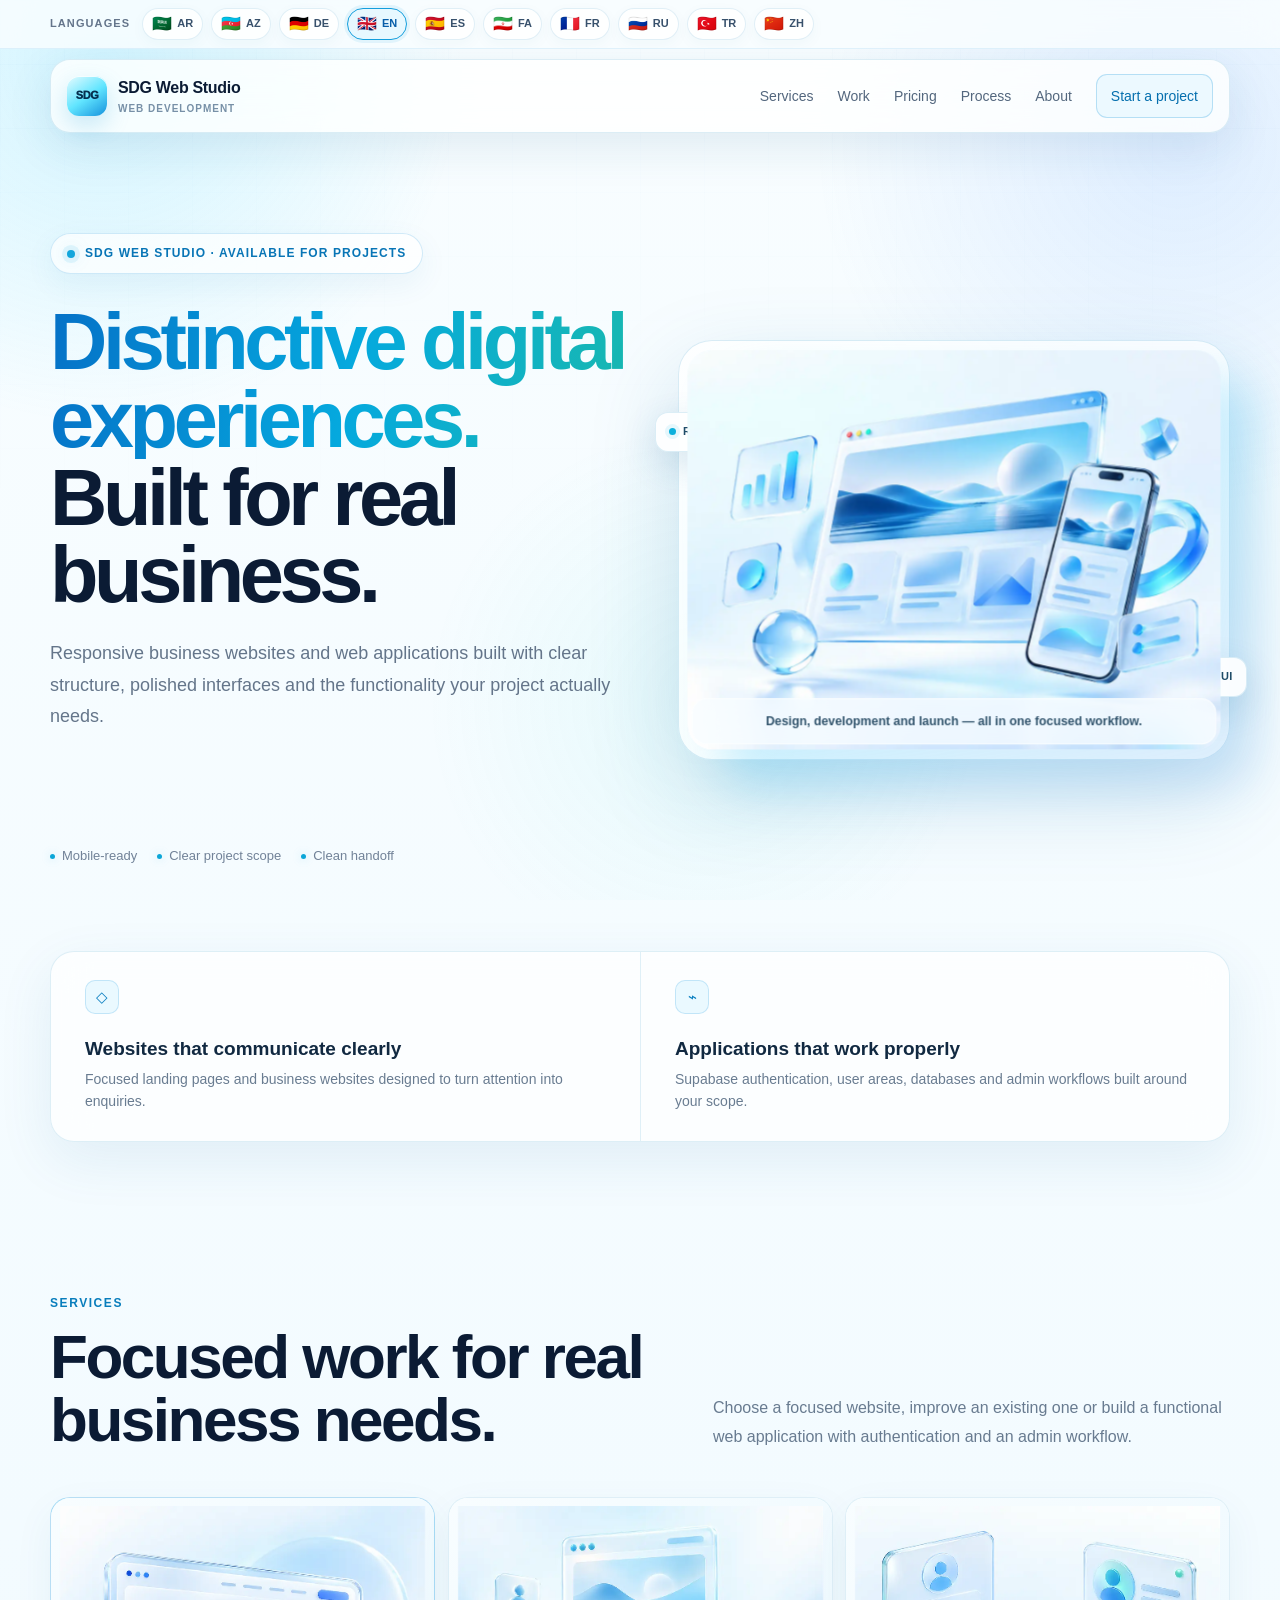
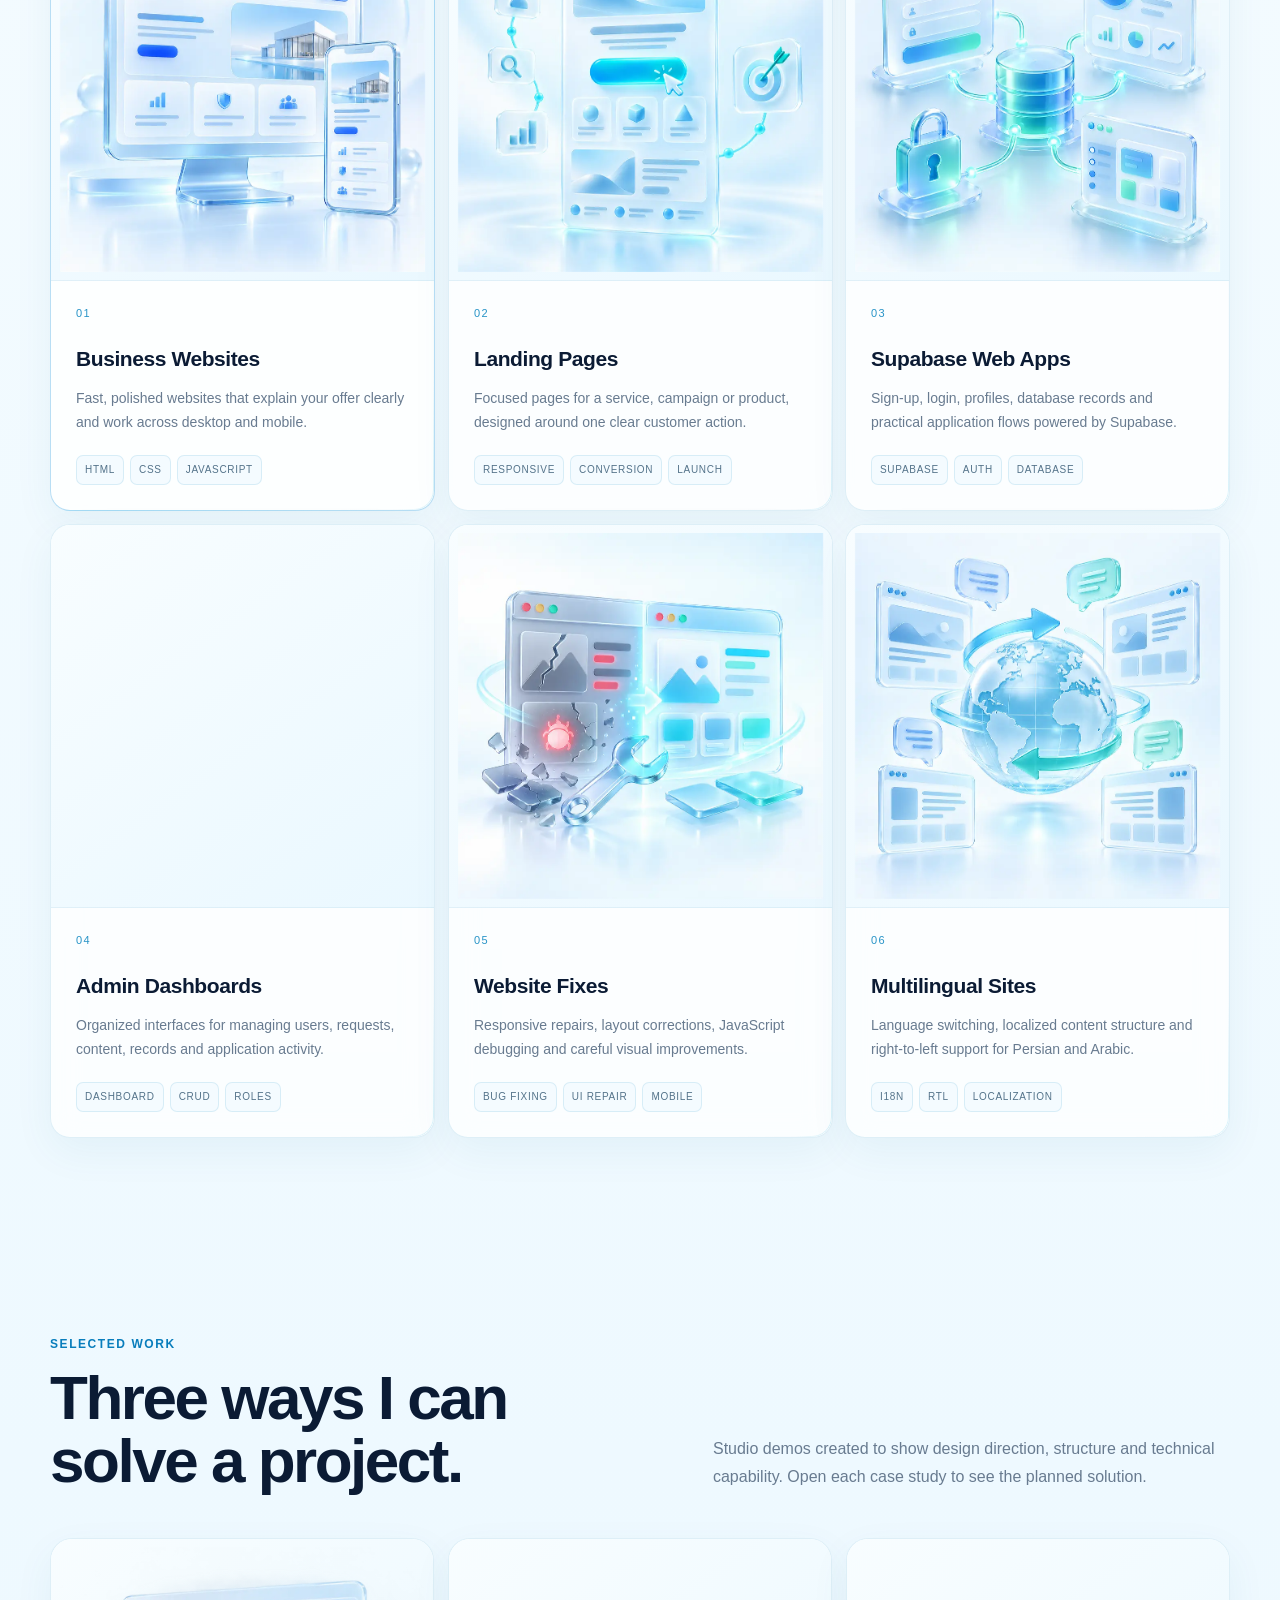
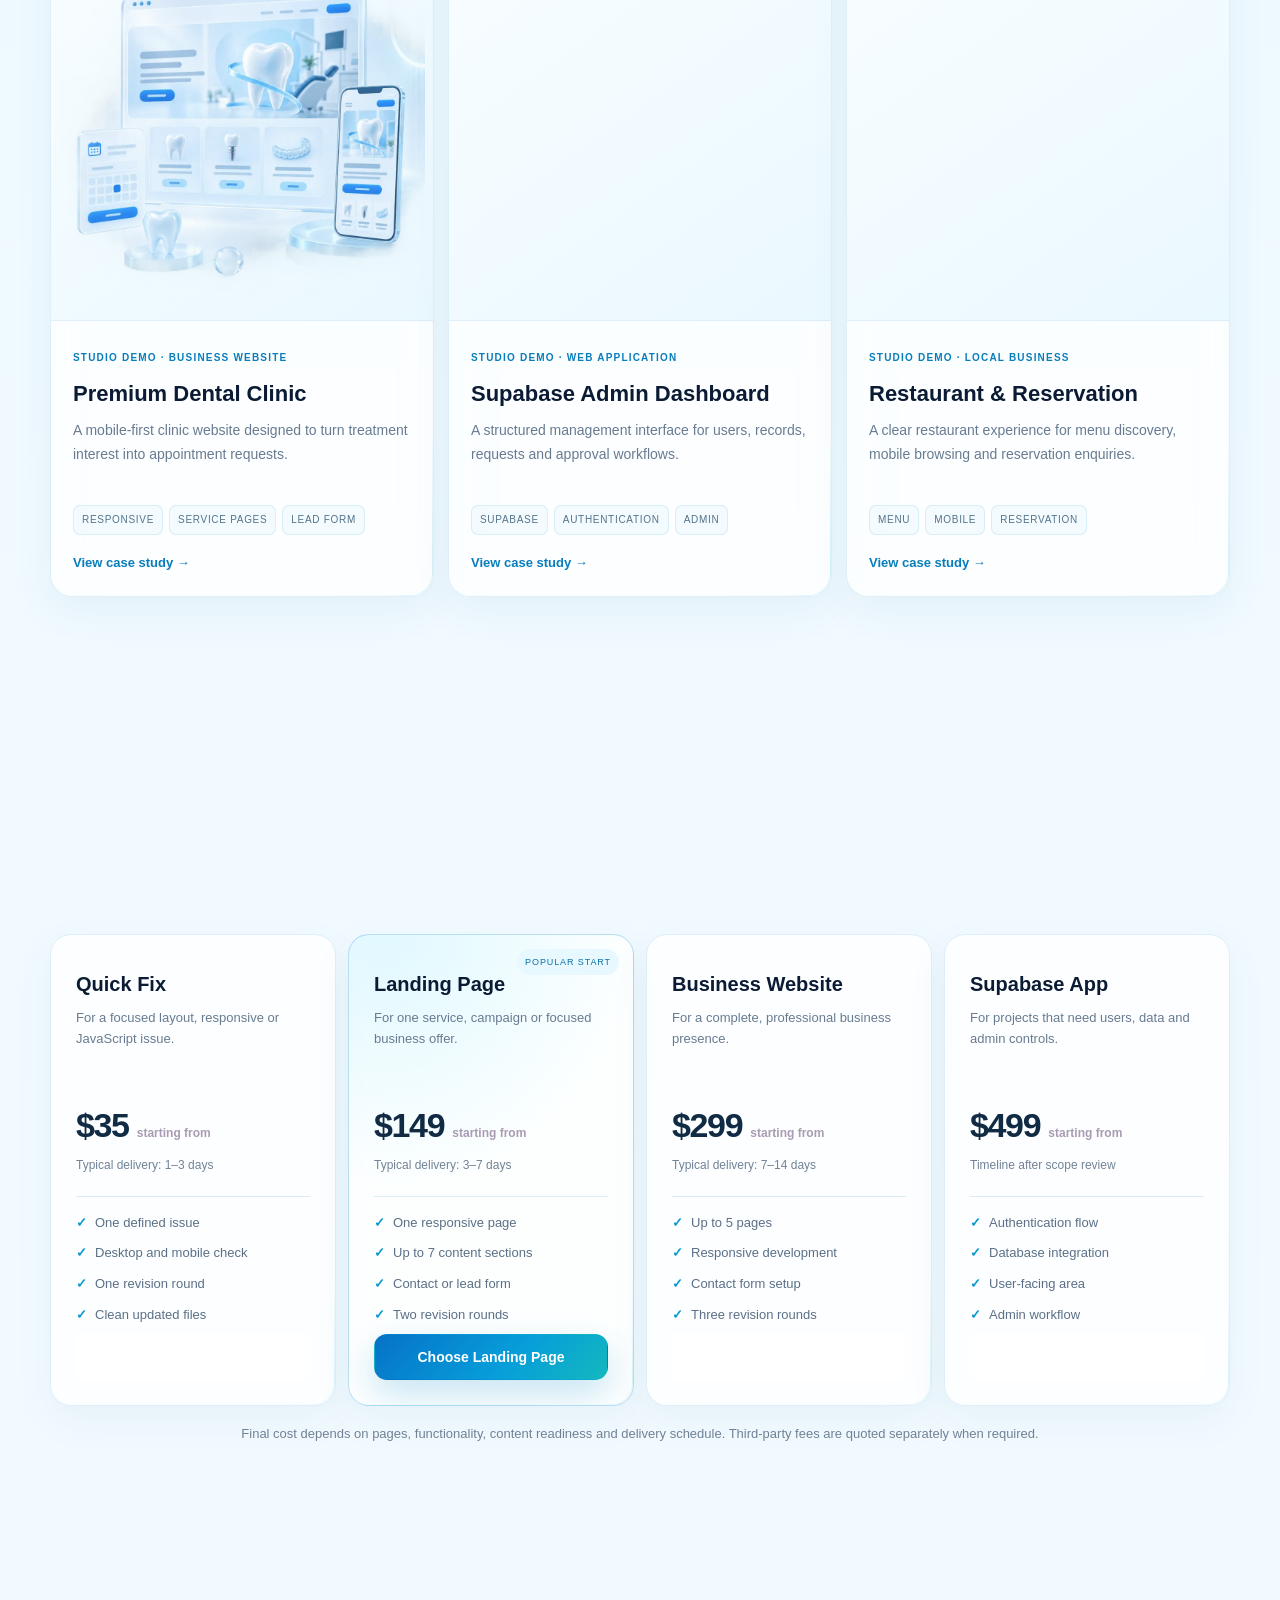
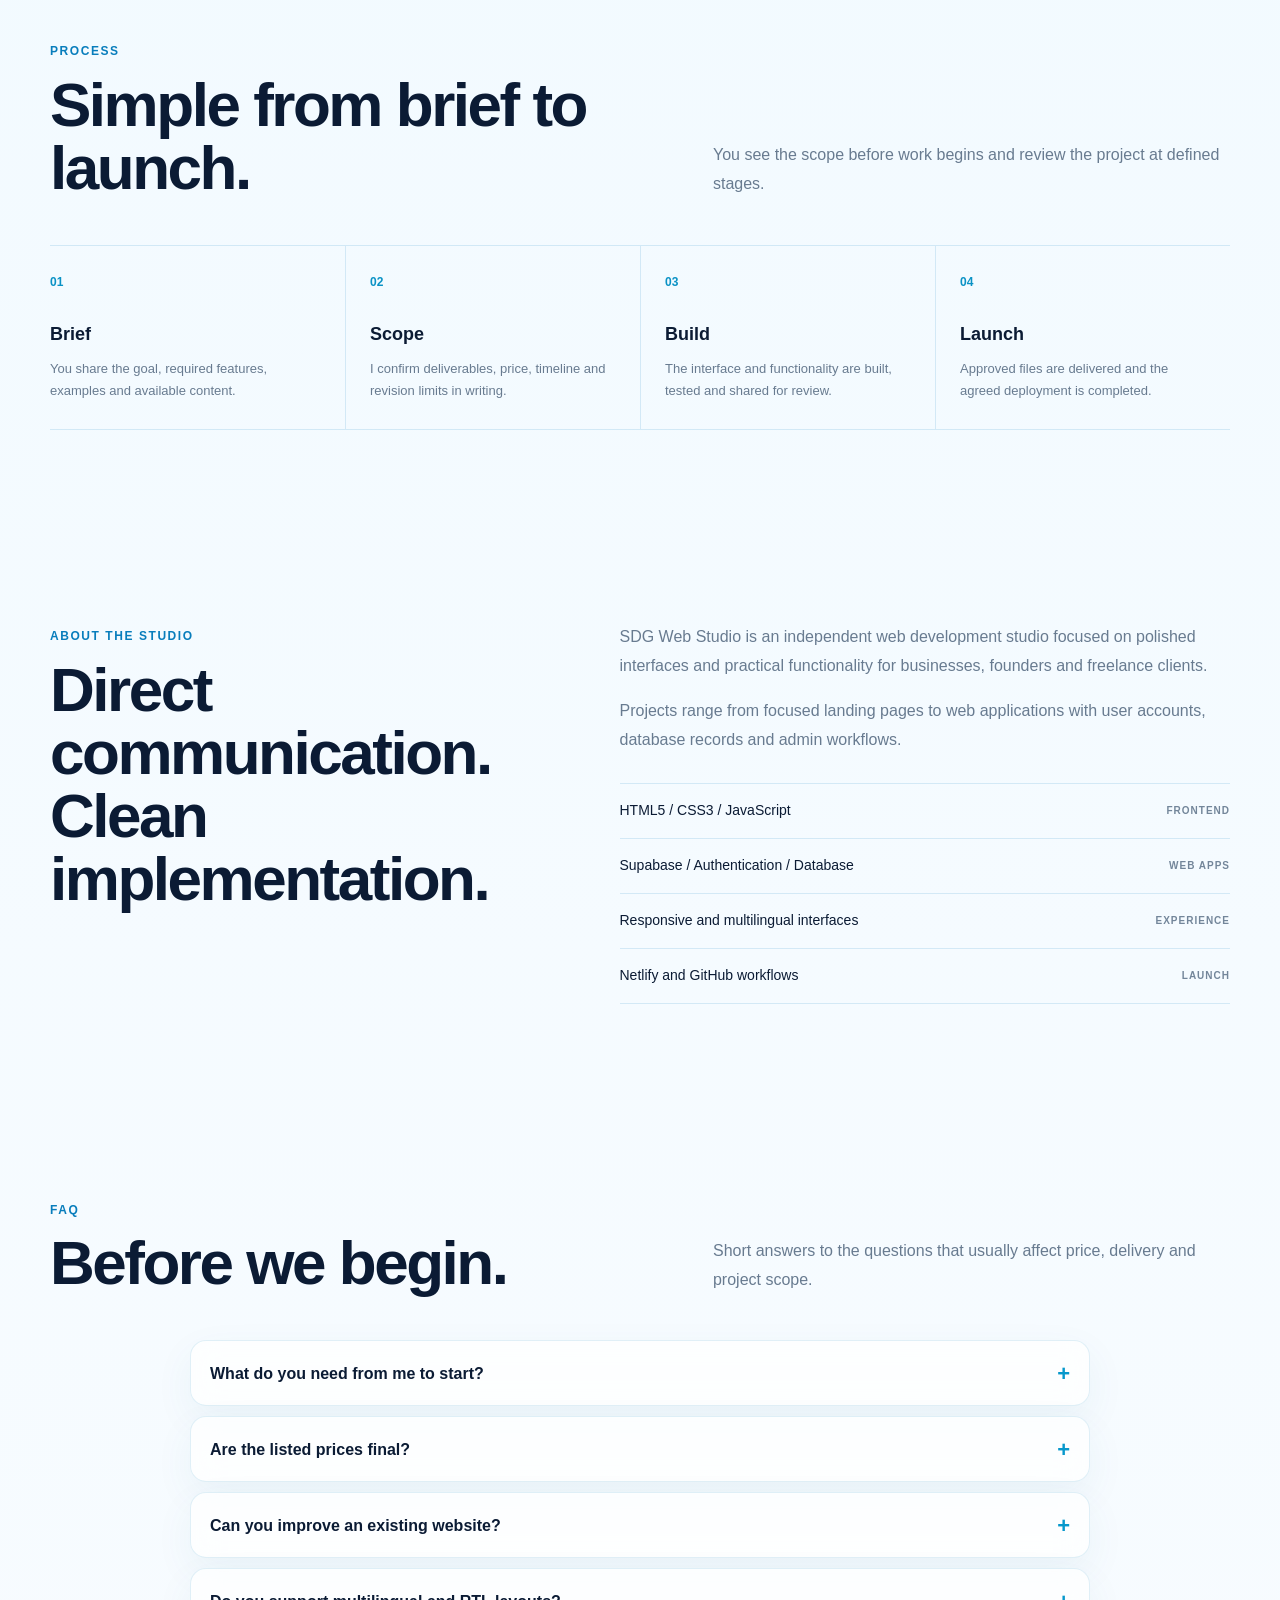
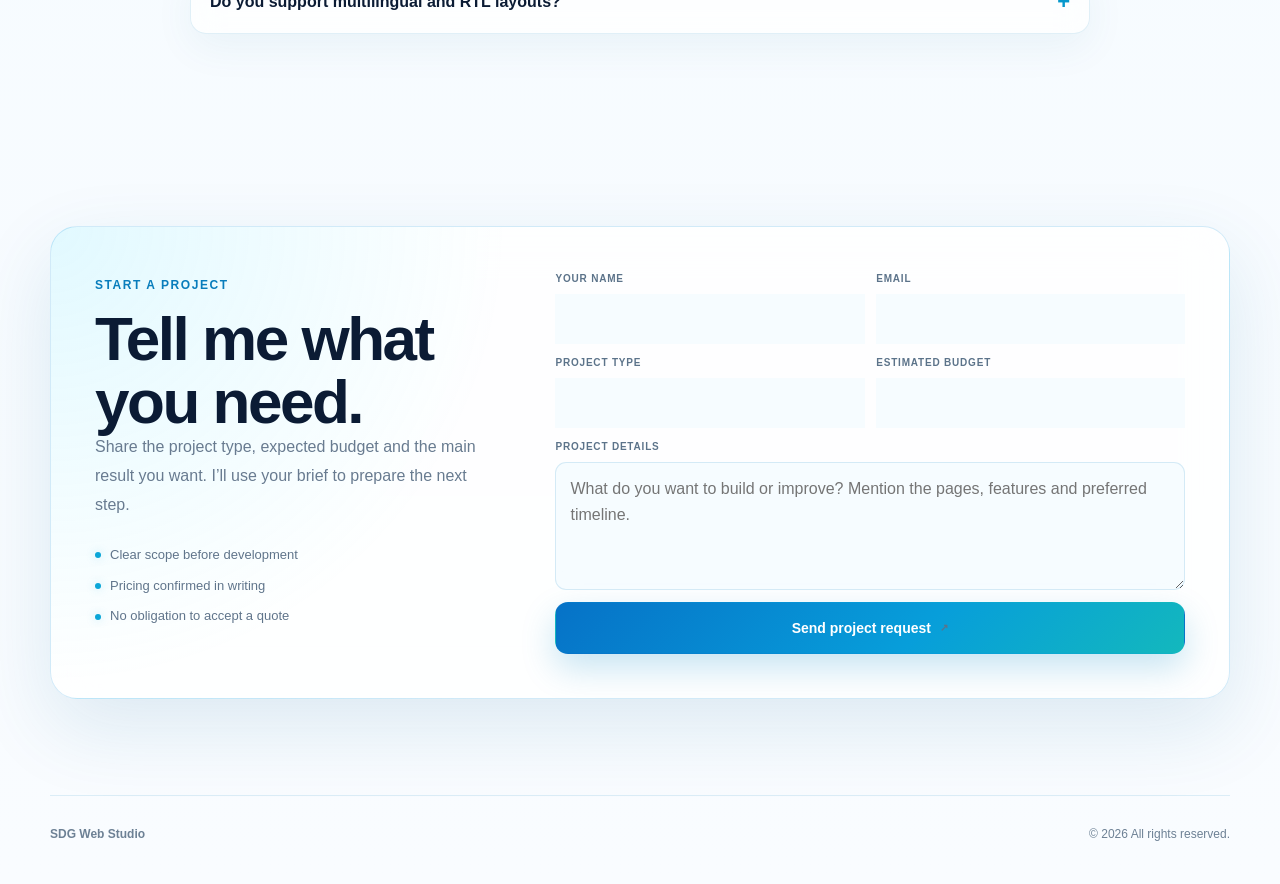
==== commit 78adcc85: "Add files via upload" ====
--- a/index.html
+++ b/index.html
@@ -6,7 +6,7 @@
   <meta name="theme-color" content="#f4fbff">
   <meta name="description" content="SDG Web Studio builds responsive business websites, landing pages, Supabase web apps and admin dashboards.">
   <title>SDG Web Studio — Websites & Web Apps</title>
-  <link rel="preload" as="image" href="assets/hero-responsive.webp" type="image/webp" fetchpriority="high">
+  <link rel="preload" as="image" href="hero-responsive.webp" type="image/webp" fetchpriority="high">
   <link rel="icon" type="image/svg+xml" href="data:image/svg+xml,%3Csvg xmlns='http://www.w3.org/2000/svg' viewBox='0 0 64 64'%3E%3Cdefs%3E%3ClinearGradient id='g' x1='0' y1='0' x2='1' y2='1'%3E%3Cstop stop-color='%23d8b4fe'/%3E%3Cstop offset='1' stop-color='%237c3aed'/%3E%3C/linearGradient%3E%3C/defs%3E%3Crect width='64' height='64' rx='16' fill='%23050309'/%3E%3Cpath d='M42 20c-3-2-7-3-11-3-7 0-12 3-12 9 0 5 4 7 11 9 4 1 6 2 6 4s-2 3-6 3c-4 0-8-1-11-4l-3 7c4 3 9 4 14 4 9 0 14-4 14-11 0-5-4-8-11-10-4-1-6-2-6-4 0-1 2-2 5-2 3 0 6 1 8 3z' fill='url(%23g)'/%3E%3C/svg%3E">
   <style>
     :root{--bg:#140d1f;--surface:rgba(255,255,255,.07);--text:#fff9ff;--muted:#c5b8cf;--line:rgba(255,255,255,.14);--accent:#c7a0ff;--accent-light:#ffd2e9;--accent-deep:#8f63d8;--pink:#f5a7cc;--green:#9fdbc5;--max:1180px;--shadow:0 28px 80px rgba(20,8,35,.42)}
@@ -212,21 +212,21 @@
   <div class="language-strip" aria-label="Choose website language"><div class="language-inner"><span class="language-label">Languages</span><button class="flag-button" type="button" data-lang="ar" aria-label="العربية" aria-pressed="false"><span class="flag">🇸🇦</span>AR</button><button class="flag-button" type="button" data-lang="az" aria-label="Azərbaycan dili" aria-pressed="false"><span class="flag">🇦🇿</span>AZ</button><button class="flag-button" type="button" data-lang="de" aria-label="Deutsch" aria-pressed="false"><span class="flag">🇩🇪</span>DE</button><button class="flag-button" type="button" data-lang="en" aria-label="English" aria-pressed="true"><span class="flag">🇬🇧</span>EN</button><button class="flag-button" type="button" data-lang="es" aria-label="Español" aria-pressed="false"><span class="flag">🇪🇸</span>ES</button><button class="flag-button" type="button" data-lang="fa" aria-label="فارسی" aria-pressed="false"><span class="flag">🇮🇷</span>FA</button><button class="flag-button" type="button" data-lang="fr" aria-label="Français" aria-pressed="false"><span class="flag">🇫🇷</span>FR</button><button class="flag-button" type="button" data-lang="ru" aria-label="Русский" aria-pressed="false"><span class="flag">🇷🇺</span>RU</button><button class="flag-button" type="button" data-lang="tr" aria-label="Türkçe" aria-pressed="false"><span class="flag">🇹🇷</span>TR</button><button class="flag-button" type="button" data-lang="zh-CN" aria-label="中文" aria-pressed="false"><span class="flag">🇨🇳</span>ZH</button></div></div>
   <header class="header"><a class="brand" href="#home" aria-label="SDG Web Studio home"><span class="logo">SDG</span><span><strong>SDG Web Studio</strong><small>WEB DEVELOPMENT</small></span></a><nav class="nav" id="nav" aria-label="Main navigation"><a href="#services">Services</a><a href="#work">Work</a><a href="#pricing">Pricing</a><a href="#process">Process</a><a href="#about">About</a><a class="nav-cta" href="#contact">Start a project</a></nav><button class="menu" id="menu" type="button" aria-label="Open menu" aria-expanded="false">☰</button></header>
   <main>
-    <section class="wrap hero" id="home"><div><div class="eyebrow"><span class="dot"></span>SDG Web Studio · Available for projects</div><h1><span class="gradient-text">Distinctive digital experiences.</span>Built for real business.</h1><p class="hero-copy">Responsive business websites and web applications built with clear structure, polished interfaces and the functionality your project actually needs.</p><div class="actions"><a class="btn primary" href="#contact">Request a quote <span aria-hidden="true">↗</span></a><a class="btn secondary" href="#work">Explore the work</a></div><div class="hero-notes"><span><i></i>Mobile-ready</span><span><i></i>Clear project scope</span><span><i></i>Clean handoff</span></div></div><figure class="hero-art"><span class="hero-media"><img src="assets/hero-responsive.webp" alt="Abstract 3D browser and mobile interface representing responsive web design" width="1200" height="900" decoding="async" fetchpriority="high"></span><span class="hero-chip chip-one">Responsive design</span><span class="hero-chip chip-two">Web apps &amp; UI</span><figcaption>Design, development and launch — all in one focused workflow.</figcaption></figure><aside class="hero-panel" aria-label="Core services"><article><span class="panel-icon" aria-hidden="true">◇</span><b>Websites that communicate clearly</b><p>Focused landing pages and business websites designed to turn attention into enquiries.</p></article><article><span class="panel-icon" aria-hidden="true">⌁</span><b>Applications that work properly</b><p>Supabase authentication, user areas, databases and admin workflows built around your scope.</p></article></aside></section>
+    <section class="wrap hero" id="home"><div><div class="eyebrow"><span class="dot"></span>SDG Web Studio · Available for projects</div><h1><span class="gradient-text">Distinctive digital experiences.</span>Built for real business.</h1><p class="hero-copy">Responsive business websites and web applications built with clear structure, polished interfaces and the functionality your project actually needs.</p><div class="actions"><a class="btn primary" href="#contact">Request a quote <span aria-hidden="true">↗</span></a><a class="btn secondary" href="#work">Explore the work</a></div><div class="hero-notes"><span><i></i>Mobile-ready</span><span><i></i>Clear project scope</span><span><i></i>Clean handoff</span></div></div><figure class="hero-art"><span class="hero-media"><img src="hero-responsive.webp" alt="Abstract 3D browser and mobile interface representing responsive web design" width="1200" height="900" decoding="async" fetchpriority="high"></span><span class="hero-chip chip-one">Responsive design</span><span class="hero-chip chip-two">Web apps &amp; UI</span><figcaption>Design, development and launch — all in one focused workflow.</figcaption></figure><aside class="hero-panel" aria-label="Core services"><article><span class="panel-icon" aria-hidden="true">◇</span><b>Websites that communicate clearly</b><p>Focused landing pages and business websites designed to turn attention into enquiries.</p></article><article><span class="panel-icon" aria-hidden="true">⌁</span><b>Applications that work properly</b><p>Supabase authentication, user areas, databases and admin workflows built around your scope.</p></article></aside></section>
 
     <section class="section" id="services"><div class="wrap"><div class="section-head"><div><span class="kicker">Services</span><h2>Focused work for real business needs.</h2></div><p>Choose a focused website, improve an existing one or build a functional web application with authentication and an admin workflow.</p></div><div class="service-grid">
-      <article class="service featured"><span class="service-media"><img src="assets/service-business.webp" alt="Glass browser and phone illustrating a responsive business website" width="900" height="900" loading="lazy" decoding="async"></span><div class="service-content"><span class="num">01</span><h3>Business Websites</h3><p>Fast, polished websites that explain your offer clearly and work across desktop and mobile.</p><div class="tags"><span>HTML</span><span>CSS</span><span>JavaScript</span></div></div></article>
-      <article class="service"><span class="service-media"><img src="assets/service-landing.webp" alt="Landing page interface with a focused call to action" width="900" height="900" loading="lazy" decoding="async"></span><div class="service-content"><span class="num">02</span><h3>Landing Pages</h3><p>Focused pages for a service, campaign or product, designed around one clear customer action.</p><div class="tags"><span>Responsive</span><span>Conversion</span><span>Launch</span></div></div></article>
-      <article class="service"><span class="service-media"><img src="assets/service-supabase.webp" alt="Secure web application connected to profiles and database records" width="900" height="900" loading="lazy" decoding="async"></span><div class="service-content"><span class="num">03</span><h3>Supabase Web Apps</h3><p>Sign-up, login, profiles, database records and practical application flows powered by Supabase.</p><div class="tags"><span>Supabase</span><span>Auth</span><span>Database</span></div></div></article>
-      <article class="service"><span class="service-media"><img src="assets/service-dashboard.webp" alt="Glass admin dashboard with charts users and controls" width="900" height="900" loading="lazy" decoding="async"></span><div class="service-content"><span class="num">04</span><h3>Admin Dashboards</h3><p>Organized interfaces for managing users, requests, content, records and application activity.</p><div class="tags"><span>Dashboard</span><span>CRUD</span><span>Roles</span></div></div></article>
-      <article class="service"><span class="service-media"><img src="assets/service-fixes.webp" alt="Website interface changing from broken to repaired" width="900" height="900" loading="lazy" decoding="async"></span><div class="service-content"><span class="num">05</span><h3>Website Fixes</h3><p>Responsive repairs, layout corrections, JavaScript debugging and careful visual improvements.</p><div class="tags"><span>Bug Fixing</span><span>UI Repair</span><span>Mobile</span></div></div></article>
-      <article class="service"><span class="service-media"><img src="assets/service-multilingual.webp" alt="Global multilingual websites connected around a glass globe" width="900" height="900" loading="lazy" decoding="async"></span><div class="service-content"><span class="num">06</span><h3>Multilingual Sites</h3><p>Language switching, localized content structure and right-to-left support for Persian and Arabic.</p><div class="tags"><span>i18n</span><span>RTL</span><span>Localization</span></div></div></article>
+      <article class="service featured"><span class="service-media"><img src="service-business.webp" alt="Glass browser and phone illustrating a responsive business website" width="900" height="900" loading="lazy" decoding="async"></span><div class="service-content"><span class="num">01</span><h3>Business Websites</h3><p>Fast, polished websites that explain your offer clearly and work across desktop and mobile.</p><div class="tags"><span>HTML</span><span>CSS</span><span>JavaScript</span></div></div></article>
+      <article class="service"><span class="service-media"><img src="service-landing.webp" alt="Landing page interface with a focused call to action" width="900" height="900" loading="lazy" decoding="async"></span><div class="service-content"><span class="num">02</span><h3>Landing Pages</h3><p>Focused pages for a service, campaign or product, designed around one clear customer action.</p><div class="tags"><span>Responsive</span><span>Conversion</span><span>Launch</span></div></div></article>
+      <article class="service"><span class="service-media"><img src="service-supabase.webp" alt="Secure web application connected to profiles and database records" width="900" height="900" loading="lazy" decoding="async"></span><div class="service-content"><span class="num">03</span><h3>Supabase Web Apps</h3><p>Sign-up, login, profiles, database records and practical application flows powered by Supabase.</p><div class="tags"><span>Supabase</span><span>Auth</span><span>Database</span></div></div></article>
+      <article class="service"><span class="service-media"><img src="service-dashboard.webp" alt="Glass admin dashboard with charts users and controls" width="900" height="900" loading="lazy" decoding="async"></span><div class="service-content"><span class="num">04</span><h3>Admin Dashboards</h3><p>Organized interfaces for managing users, requests, content, records and application activity.</p><div class="tags"><span>Dashboard</span><span>CRUD</span><span>Roles</span></div></div></article>
+      <article class="service"><span class="service-media"><img src="service-fixes.webp" alt="Website interface changing from broken to repaired" width="900" height="900" loading="lazy" decoding="async"></span><div class="service-content"><span class="num">05</span><h3>Website Fixes</h3><p>Responsive repairs, layout corrections, JavaScript debugging and careful visual improvements.</p><div class="tags"><span>Bug Fixing</span><span>UI Repair</span><span>Mobile</span></div></div></article>
+      <article class="service"><span class="service-media"><img src="service-multilingual.webp" alt="Global multilingual websites connected around a glass globe" width="900" height="900" loading="lazy" decoding="async"></span><div class="service-content"><span class="num">06</span><h3>Multilingual Sites</h3><p>Language switching, localized content structure and right-to-left support for Persian and Arabic.</p><div class="tags"><span>i18n</span><span>RTL</span><span>Localization</span></div></div></article>
     </div></div></section>
 
     <section class="section" id="work"><div class="wrap"><div class="section-head"><div><span class="kicker">Selected work</span><h2>Three ways I can solve a project.</h2></div><p>Studio demos created to show design direction, structure and technical capability. Open each case study to see the planned solution.</p></div><div class="project-grid">
-      <article class="project"><div class="project-visual"><img src="assets/portfolio-dental.webp" alt="Glass dental clinic website and appointment interface" width="1000" height="1000" loading="lazy" decoding="async"></div><div class="project-info"><span class="type">Studio demo · Business website</span><h3>Premium Dental Clinic</h3><p>A mobile-first clinic website designed to turn treatment interest into appointment requests.</p><div class="tags"><span>Responsive</span><span>Service pages</span><span>Lead form</span></div><button class="case-btn" type="button" data-case="dental">View case study →</button></div></article>
-      <article class="project"><div class="project-visual"><img src="assets/portfolio-dashboard.webp" alt="Glass admin dashboard with analytics database and access controls" width="1000" height="1000" loading="lazy" decoding="async"></div><div class="project-info"><span class="type">Studio demo · Web application</span><h3>Supabase Admin Dashboard</h3><p>A structured management interface for users, records, requests and approval workflows.</p><div class="tags"><span>Supabase</span><span>Authentication</span><span>Admin</span></div><button class="case-btn" type="button" data-case="dashboard">View case study →</button></div></article>
-      <article class="project"><div class="project-visual"><img src="assets/portfolio-restaurant.webp" alt="Glass restaurant website with digital menu and reservation interface" width="1000" height="1000" loading="lazy" decoding="async"></div><div class="project-info"><span class="type">Studio demo · Local business</span><h3>Restaurant & Reservation</h3><p>A clear restaurant experience for menu discovery, mobile browsing and reservation enquiries.</p><div class="tags"><span>Menu</span><span>Mobile</span><span>Reservation</span></div><button class="case-btn" type="button" data-case="restaurant">View case study →</button></div></article>
+      <article class="project"><div class="project-visual"><img src="portfolio-dental.webp" alt="Glass dental clinic website and appointment interface" width="1000" height="1000" loading="lazy" decoding="async"></div><div class="project-info"><span class="type">Studio demo · Business website</span><h3>Premium Dental Clinic</h3><p>A mobile-first clinic website designed to turn treatment interest into appointment requests.</p><div class="tags"><span>Responsive</span><span>Service pages</span><span>Lead form</span></div><button class="case-btn" type="button" data-case="dental">View case study →</button></div></article>
+      <article class="project"><div class="project-visual"><img src="portfolio-dashboard.webp" alt="Glass admin dashboard with analytics database and access controls" width="1000" height="1000" loading="lazy" decoding="async"></div><div class="project-info"><span class="type">Studio demo · Web application</span><h3>Supabase Admin Dashboard</h3><p>A structured management interface for users, records, requests and approval workflows.</p><div class="tags"><span>Supabase</span><span>Authentication</span><span>Admin</span></div><button class="case-btn" type="button" data-case="dashboard">View case study →</button></div></article>
+      <article class="project"><div class="project-visual"><img src="portfolio-restaurant.webp" alt="Glass restaurant website with digital menu and reservation interface" width="1000" height="1000" loading="lazy" decoding="async"></div><div class="project-info"><span class="type">Studio demo · Local business</span><h3>Restaurant & Reservation</h3><p>A clear restaurant experience for menu discovery, mobile browsing and reservation enquiries.</p><div class="tags"><span>Menu</span><span>Mobile</span><span>Reservation</span></div><button class="case-btn" type="button" data-case="restaurant">View case study →</button></div></article>
     </div></div></section>
 
     <section class="section" id="pricing"><div class="wrap"><div class="section-head"><div><span class="kicker">Starting prices</span><h2>A clear starting point.</h2></div><p>Every project is quoted after scope review. These packages make the likely starting budget and deliverables easier to understand.</p></div><div class="pricing-grid">
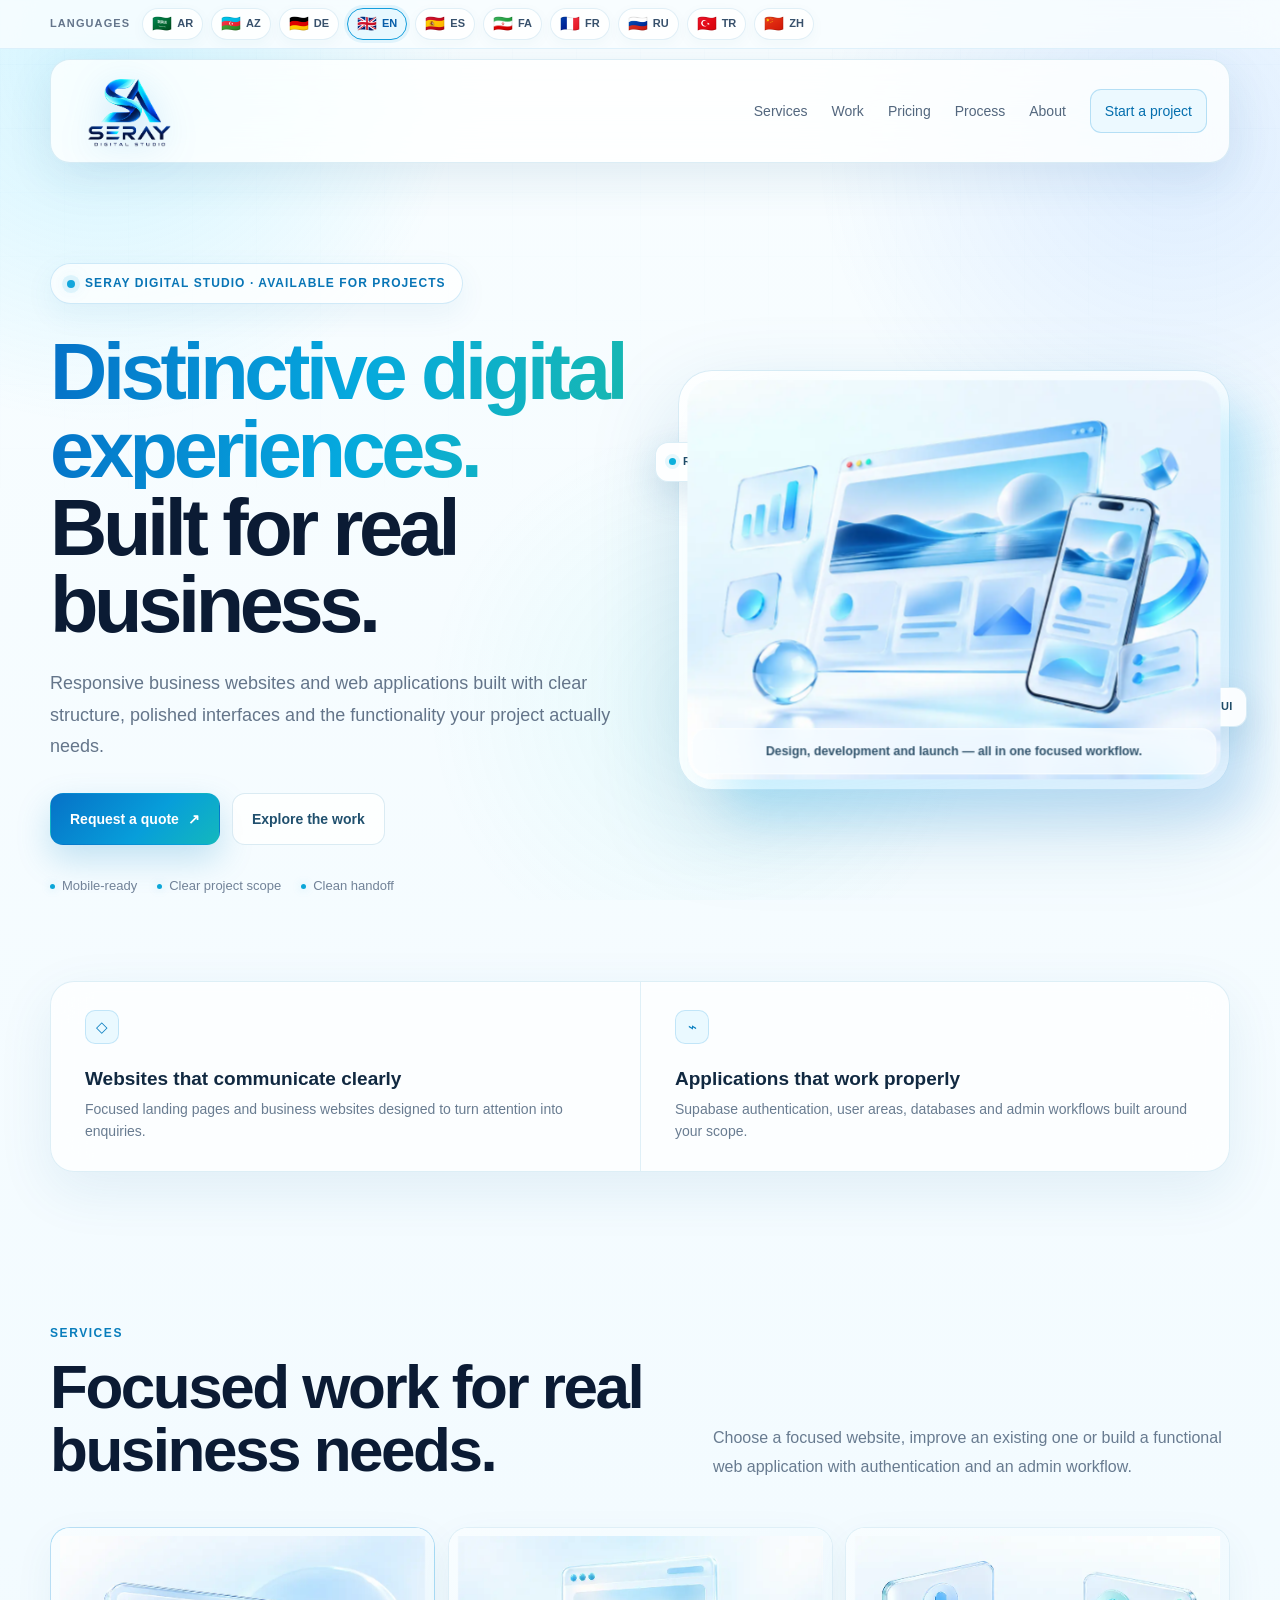
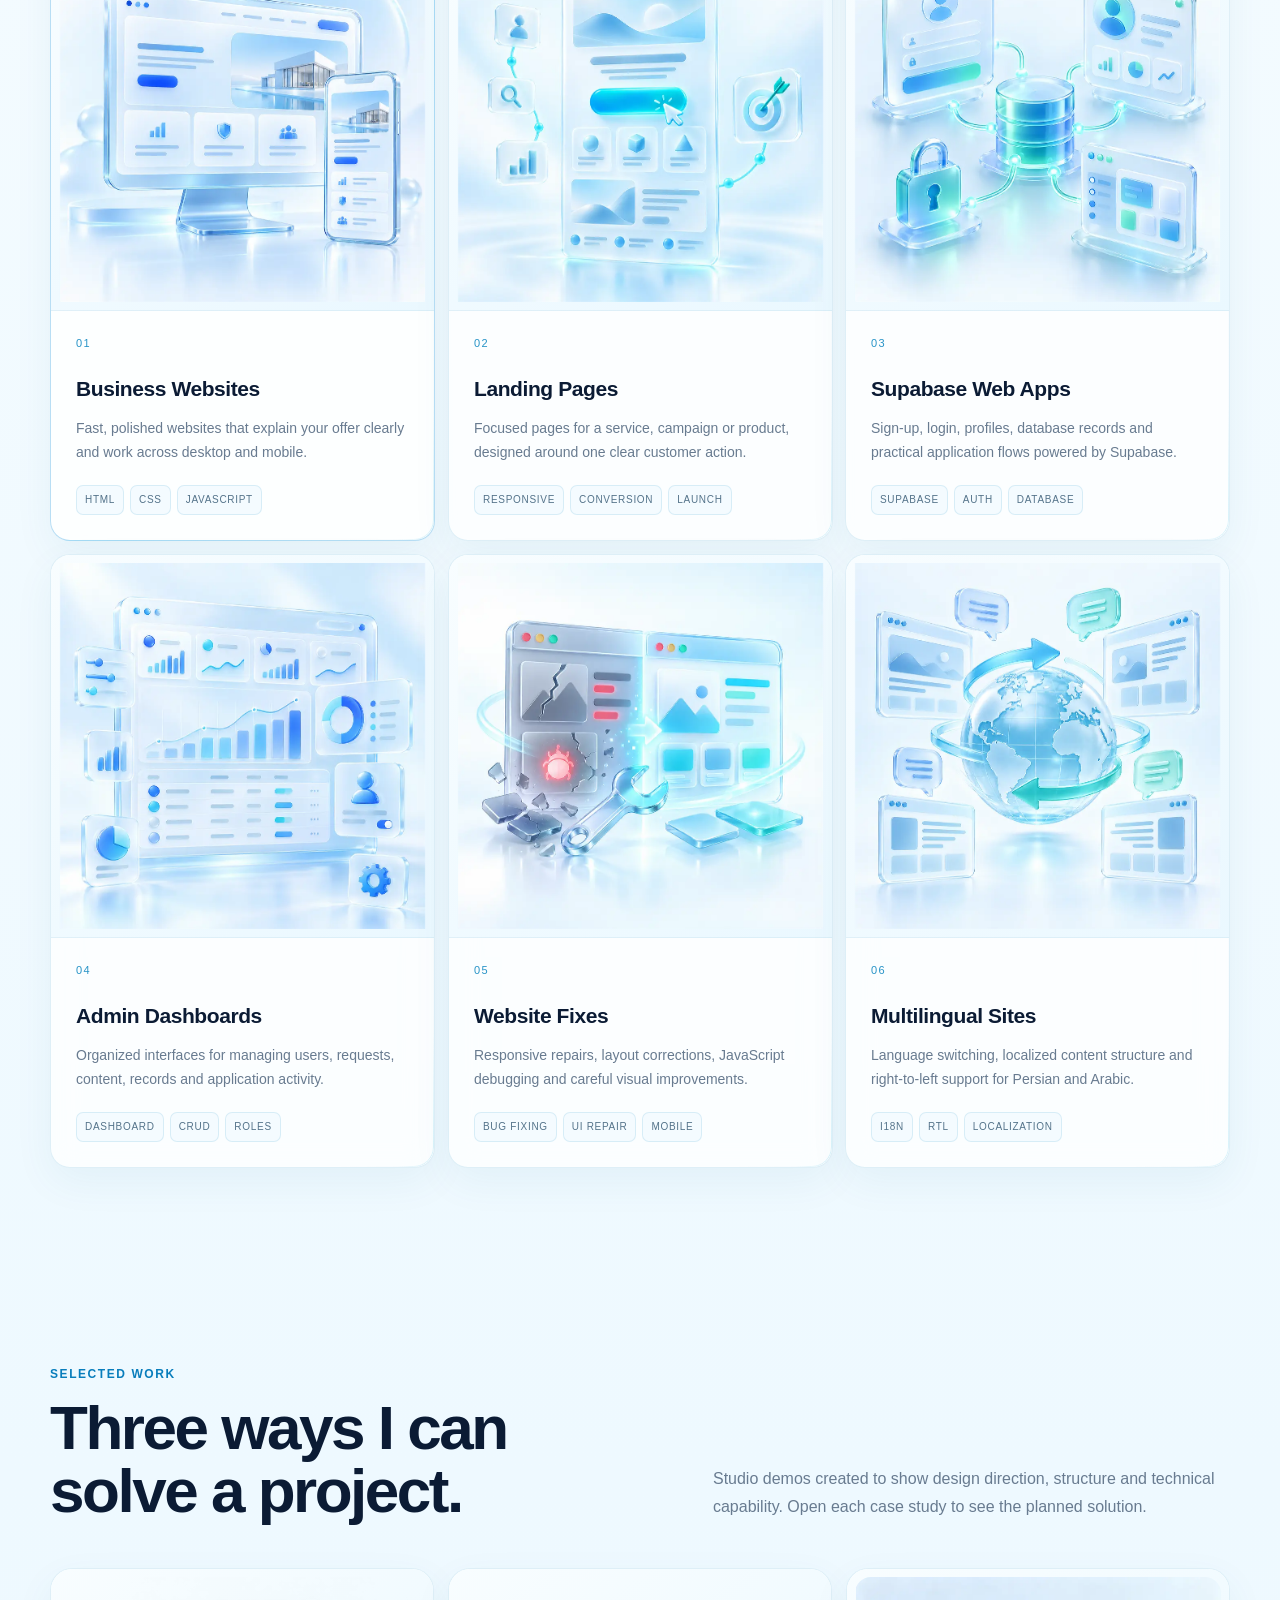
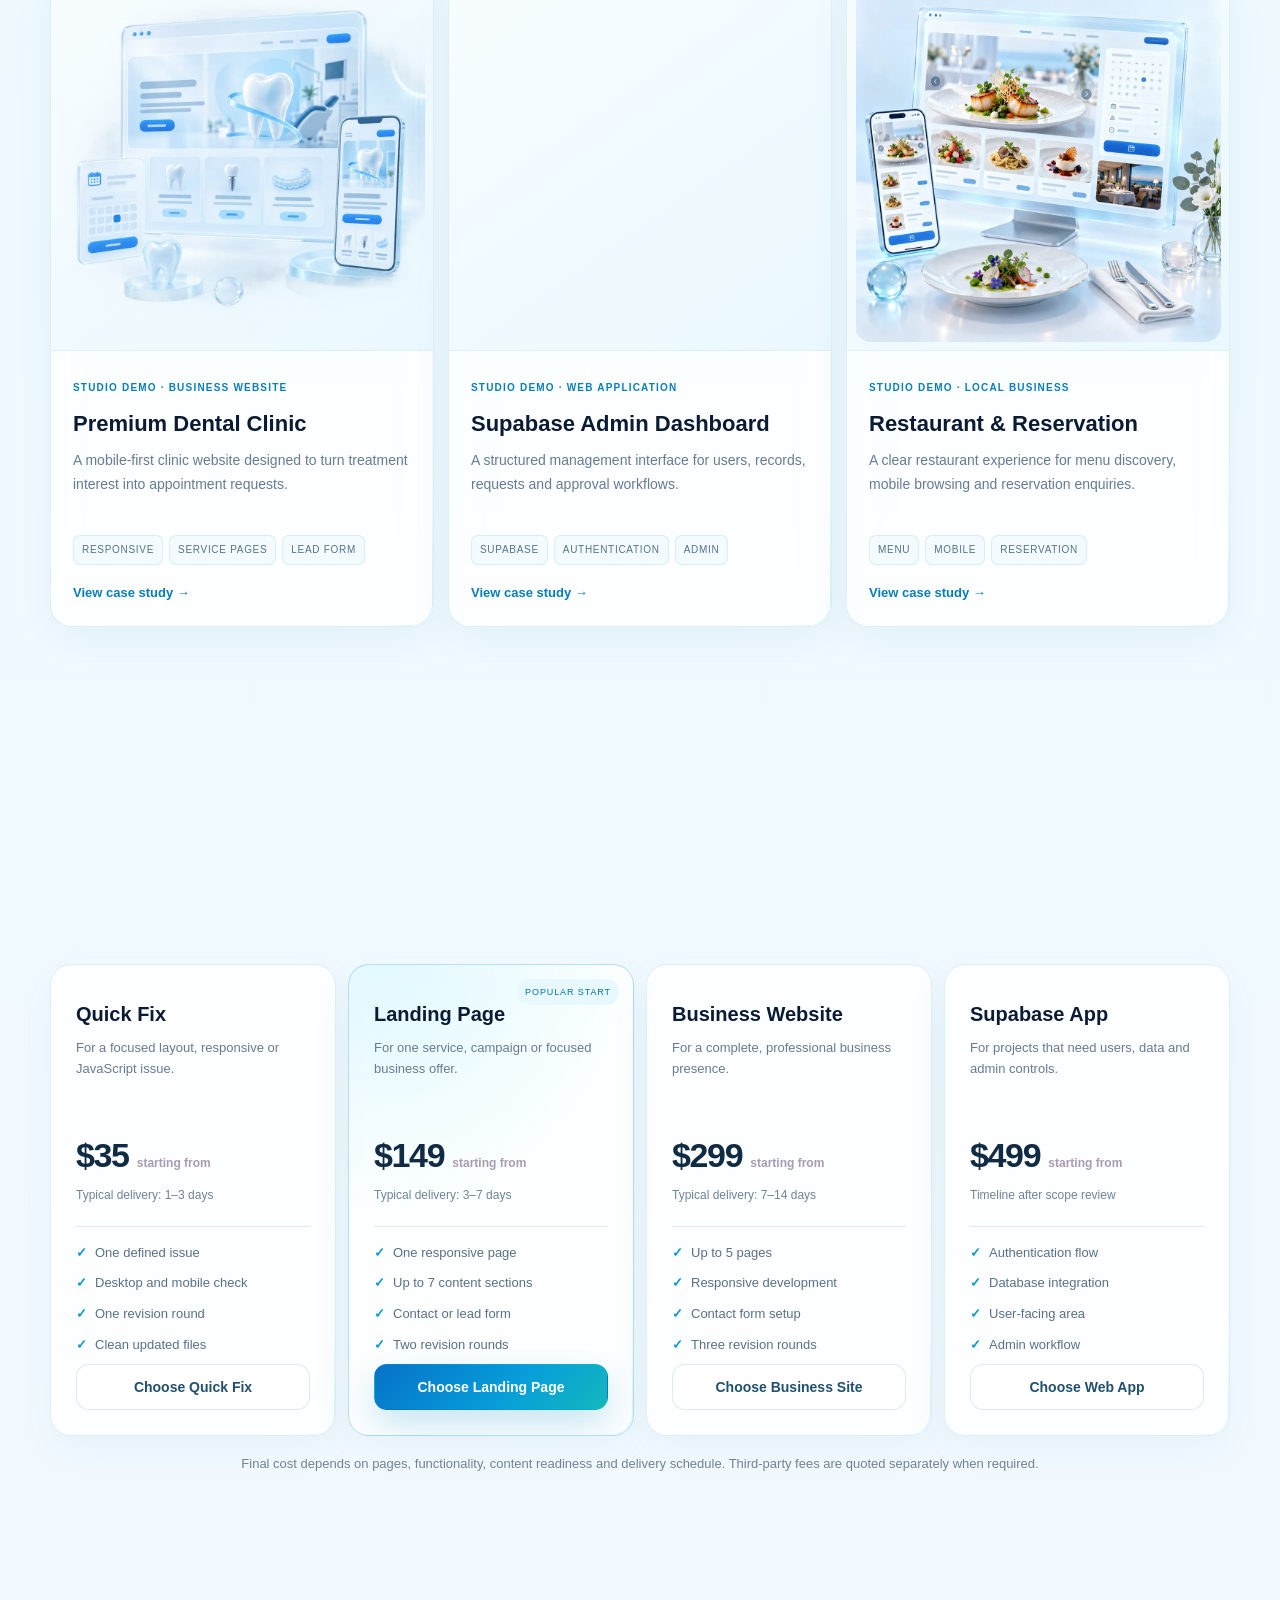
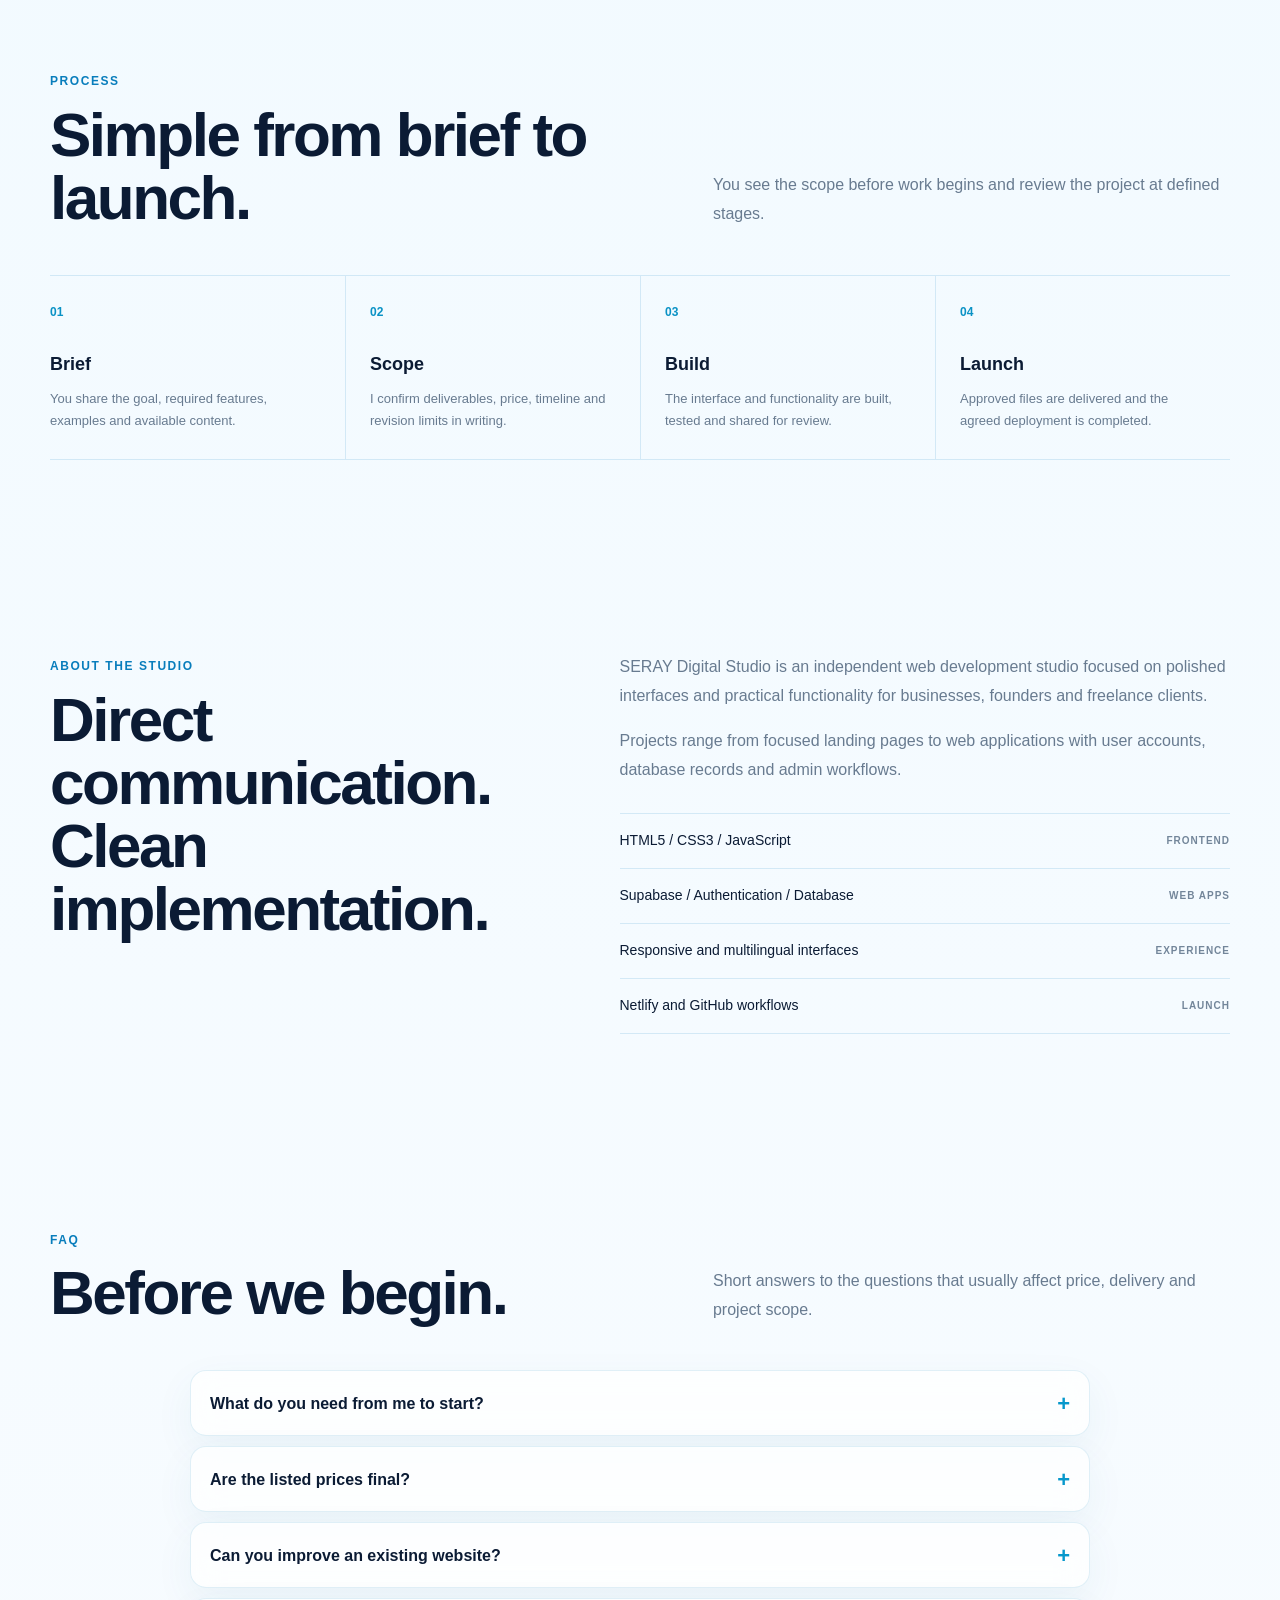
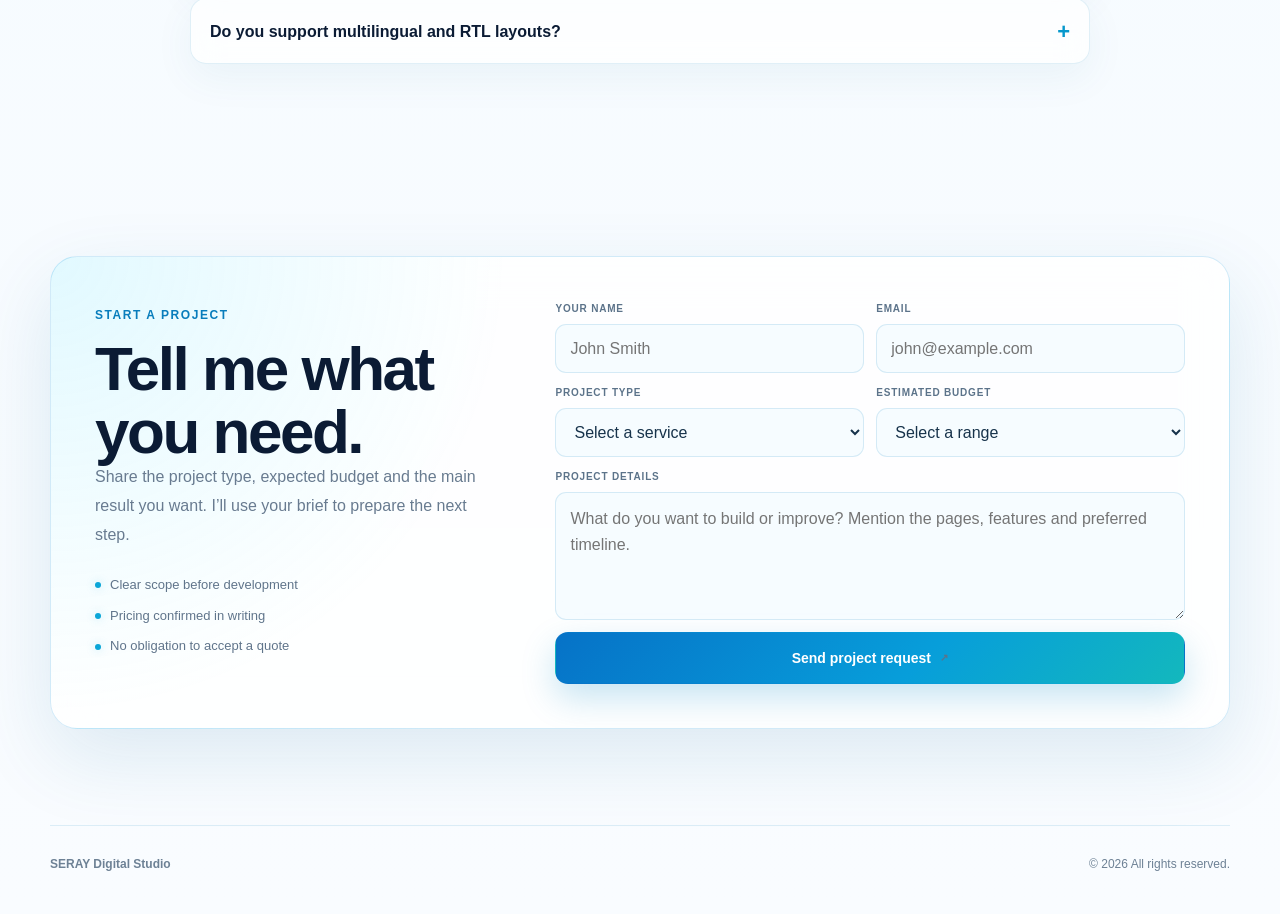
==== commit e0bac743: "Add files via upload" ====
--- a/index.html
+++ b/index.html
@@ -4,10 +4,10 @@
   <meta charset="UTF-8">
   <meta name="viewport" content="width=device-width, initial-scale=1.0, viewport-fit=cover">
   <meta name="theme-color" content="#f4fbff">
-  <meta name="description" content="SDG Web Studio builds responsive business websites, landing pages, Supabase web apps and admin dashboards.">
-  <title>SDG Web Studio — Websites & Web Apps</title>
+  <meta name="description" content="SERAY Digital Studio builds responsive business websites, landing pages, Supabase web apps and admin dashboards.">
+  <title>SERAY Digital Studio — Websites & Web Apps</title>
   <link rel="preload" as="image" href="hero-responsive.webp" type="image/webp" fetchpriority="high">
-  <link rel="icon" type="image/svg+xml" href="data:image/svg+xml,%3Csvg xmlns='http://www.w3.org/2000/svg' viewBox='0 0 64 64'%3E%3Cdefs%3E%3ClinearGradient id='g' x1='0' y1='0' x2='1' y2='1'%3E%3Cstop stop-color='%23d8b4fe'/%3E%3Cstop offset='1' stop-color='%237c3aed'/%3E%3C/linearGradient%3E%3C/defs%3E%3Crect width='64' height='64' rx='16' fill='%23050309'/%3E%3Cpath d='M42 20c-3-2-7-3-11-3-7 0-12 3-12 9 0 5 4 7 11 9 4 1 6 2 6 4s-2 3-6 3c-4 0-8-1-11-4l-3 7c4 3 9 4 14 4 9 0 14-4 14-11 0-5-4-8-11-10-4-1-6-2-6-4 0-1 2-2 5-2 3 0 6 1 8 3z' fill='url(%23g)'/%3E%3C/svg%3E">
+  <link rel="icon" type="image/webp" href="seray-mark.webp">
   <style>
     :root{--bg:#140d1f;--surface:rgba(255,255,255,.07);--text:#fff9ff;--muted:#c5b8cf;--line:rgba(255,255,255,.14);--accent:#c7a0ff;--accent-light:#ffd2e9;--accent-deep:#8f63d8;--pink:#f5a7cc;--green:#9fdbc5;--max:1180px;--shadow:0 28px 80px rgba(20,8,35,.42)}
     *{box-sizing:border-box}html{scroll-behavior:smooth;scroll-padding-top:96px}
@@ -206,13 +206,20 @@
       .service,.project,.price-card,.faq details,.hero-panel,.contact-box{backdrop-filter:none;-webkit-backdrop-filter:none}
       .reveal{filter:none!important}
     }
+    .header{height:104px;padding:4px 22px}
+    .brand{min-width:118px;gap:0}
+    .brand-logo{display:block;width:112px;height:94px;object-fit:contain;flex:0 0 auto;filter:drop-shadow(0 9px 18px rgba(6,126,217,.2));transition:transform .28s ease,filter .28s ease}
+    .brand:hover .brand-logo{transform:translateY(-1px) scale(1.025);filter:drop-shadow(0 12px 22px rgba(6,126,217,.25))}
+    @media(max-width:900px){.header{height:96px}.nav{top:104px}.brand-logo{width:100px;height:86px}}
+    @media(max-width:620px){.header{height:86px;padding:3px 13px}.nav{top:93px}.brand{min-width:86px}.brand-logo{width:82px;height:76px}.brand:hover .brand-logo{transform:none}}
+    @media(prefers-reduced-motion:reduce){.brand-logo{transition:none}.brand:hover .brand-logo{transform:none}}
   </style>
 </head>
 <body>
   <div class="language-strip" aria-label="Choose website language"><div class="language-inner"><span class="language-label">Languages</span><button class="flag-button" type="button" data-lang="ar" aria-label="العربية" aria-pressed="false"><span class="flag">🇸🇦</span>AR</button><button class="flag-button" type="button" data-lang="az" aria-label="Azərbaycan dili" aria-pressed="false"><span class="flag">🇦🇿</span>AZ</button><button class="flag-button" type="button" data-lang="de" aria-label="Deutsch" aria-pressed="false"><span class="flag">🇩🇪</span>DE</button><button class="flag-button" type="button" data-lang="en" aria-label="English" aria-pressed="true"><span class="flag">🇬🇧</span>EN</button><button class="flag-button" type="button" data-lang="es" aria-label="Español" aria-pressed="false"><span class="flag">🇪🇸</span>ES</button><button class="flag-button" type="button" data-lang="fa" aria-label="فارسی" aria-pressed="false"><span class="flag">🇮🇷</span>FA</button><button class="flag-button" type="button" data-lang="fr" aria-label="Français" aria-pressed="false"><span class="flag">🇫🇷</span>FR</button><button class="flag-button" type="button" data-lang="ru" aria-label="Русский" aria-pressed="false"><span class="flag">🇷🇺</span>RU</button><button class="flag-button" type="button" data-lang="tr" aria-label="Türkçe" aria-pressed="false"><span class="flag">🇹🇷</span>TR</button><button class="flag-button" type="button" data-lang="zh-CN" aria-label="中文" aria-pressed="false"><span class="flag">🇨🇳</span>ZH</button></div></div>
-  <header class="header"><a class="brand" href="#home" aria-label="SDG Web Studio home"><span class="logo">SDG</span><span><strong>SDG Web Studio</strong><small>WEB DEVELOPMENT</small></span></a><nav class="nav" id="nav" aria-label="Main navigation"><a href="#services">Services</a><a href="#work">Work</a><a href="#pricing">Pricing</a><a href="#process">Process</a><a href="#about">About</a><a class="nav-cta" href="#contact">Start a project</a></nav><button class="menu" id="menu" type="button" aria-label="Open menu" aria-expanded="false">☰</button></header>
+  <header class="header"><a class="brand" href="#home" aria-label="SERAY Digital Studio home"><img class="brand-logo" src="seray-logo.webp" alt="SERAY Digital Studio" width="900" height="900" decoding="async"></a><nav class="nav" id="nav" aria-label="Main navigation"><a href="#services">Services</a><a href="#work">Work</a><a href="#pricing">Pricing</a><a href="#process">Process</a><a href="#about">About</a><a class="nav-cta" href="#contact">Start a project</a></nav><button class="menu" id="menu" type="button" aria-label="Open menu" aria-expanded="false">☰</button></header>
   <main>
-    <section class="wrap hero" id="home"><div><div class="eyebrow"><span class="dot"></span>SDG Web Studio · Available for projects</div><h1><span class="gradient-text">Distinctive digital experiences.</span>Built for real business.</h1><p class="hero-copy">Responsive business websites and web applications built with clear structure, polished interfaces and the functionality your project actually needs.</p><div class="actions"><a class="btn primary" href="#contact">Request a quote <span aria-hidden="true">↗</span></a><a class="btn secondary" href="#work">Explore the work</a></div><div class="hero-notes"><span><i></i>Mobile-ready</span><span><i></i>Clear project scope</span><span><i></i>Clean handoff</span></div></div><figure class="hero-art"><span class="hero-media"><img src="hero-responsive.webp" alt="Abstract 3D browser and mobile interface representing responsive web design" width="1200" height="900" decoding="async" fetchpriority="high"></span><span class="hero-chip chip-one">Responsive design</span><span class="hero-chip chip-two">Web apps &amp; UI</span><figcaption>Design, development and launch — all in one focused workflow.</figcaption></figure><aside class="hero-panel" aria-label="Core services"><article><span class="panel-icon" aria-hidden="true">◇</span><b>Websites that communicate clearly</b><p>Focused landing pages and business websites designed to turn attention into enquiries.</p></article><article><span class="panel-icon" aria-hidden="true">⌁</span><b>Applications that work properly</b><p>Supabase authentication, user areas, databases and admin workflows built around your scope.</p></article></aside></section>
+    <section class="wrap hero" id="home"><div><div class="eyebrow"><span class="dot"></span>SERAY Digital Studio · Available for projects</div><h1><span class="gradient-text">Distinctive digital experiences.</span>Built for real business.</h1><p class="hero-copy">Responsive business websites and web applications built with clear structure, polished interfaces and the functionality your project actually needs.</p><div class="actions"><a class="btn primary" href="#contact">Request a quote <span aria-hidden="true">↗</span></a><a class="btn secondary" href="#work">Explore the work</a></div><div class="hero-notes"><span><i></i>Mobile-ready</span><span><i></i>Clear project scope</span><span><i></i>Clean handoff</span></div></div><figure class="hero-art"><span class="hero-media"><img src="hero-responsive.webp" alt="Abstract 3D browser and mobile interface representing responsive web design" width="1200" height="900" decoding="async" fetchpriority="high"></span><span class="hero-chip chip-one">Responsive design</span><span class="hero-chip chip-two">Web apps &amp; UI</span><figcaption>Design, development and launch — all in one focused workflow.</figcaption></figure><aside class="hero-panel" aria-label="Core services"><article><span class="panel-icon" aria-hidden="true">◇</span><b>Websites that communicate clearly</b><p>Focused landing pages and business websites designed to turn attention into enquiries.</p></article><article><span class="panel-icon" aria-hidden="true">⌁</span><b>Applications that work properly</b><p>Supabase authentication, user areas, databases and admin workflows built around your scope.</p></article></aside></section>
 
     <section class="section" id="services"><div class="wrap"><div class="section-head"><div><span class="kicker">Services</span><h2>Focused work for real business needs.</h2></div><p>Choose a focused website, improve an existing one or build a functional web application with authentication and an admin workflow.</p></div><div class="service-grid">
       <article class="service featured"><span class="service-media"><img src="service-business.webp" alt="Glass browser and phone illustrating a responsive business website" width="900" height="900" loading="lazy" decoding="async"></span><div class="service-content"><span class="num">01</span><h3>Business Websites</h3><p>Fast, polished websites that explain your offer clearly and work across desktop and mobile.</p><div class="tags"><span>HTML</span><span>CSS</span><span>JavaScript</span></div></div></article>
@@ -238,13 +245,13 @@
 
     <section class="section" id="process"><div class="wrap"><div class="section-head"><div><span class="kicker">Process</span><h2>Simple from brief to launch.</h2></div><p>You see the scope before work begins and review the project at defined stages.</p></div><div class="process-grid"><article class="step"><b>01</b><h3>Brief</h3><p>You share the goal, required features, examples and available content.</p></article><article class="step"><b>02</b><h3>Scope</h3><p>I confirm deliverables, price, timeline and revision limits in writing.</p></article><article class="step"><b>03</b><h3>Build</h3><p>The interface and functionality are built, tested and shared for review.</p></article><article class="step"><b>04</b><h3>Launch</h3><p>Approved files are delivered and the agreed deployment is completed.</p></article></div></div></section>
 
-    <section class="section" id="about"><div class="wrap about"><div><span class="kicker">About the studio</span><h2>Direct communication. Clean implementation.</h2></div><div class="about-copy"><p>SDG Web Studio is an independent web development studio focused on polished interfaces and practical functionality for businesses, founders and freelance clients.</p><p>Projects range from focused landing pages to web applications with user accounts, database records and admin workflows.</p><div class="capabilities"><div><span>HTML5 / CSS3 / JavaScript</span><b>Frontend</b></div><div><span>Supabase / Authentication / Database</span><b>Web apps</b></div><div><span>Responsive and multilingual interfaces</span><b>Experience</b></div><div><span>Netlify and GitHub workflows</span><b>Launch</b></div></div></div></div></section>
+    <section class="section" id="about"><div class="wrap about"><div><span class="kicker">About the studio</span><h2>Direct communication. Clean implementation.</h2></div><div class="about-copy"><p>SERAY Digital Studio is an independent web development studio focused on polished interfaces and practical functionality for businesses, founders and freelance clients.</p><p>Projects range from focused landing pages to web applications with user accounts, database records and admin workflows.</p><div class="capabilities"><div><span>HTML5 / CSS3 / JavaScript</span><b>Frontend</b></div><div><span>Supabase / Authentication / Database</span><b>Web apps</b></div><div><span>Responsive and multilingual interfaces</span><b>Experience</b></div><div><span>Netlify and GitHub workflows</span><b>Launch</b></div></div></div></div></section>
 
     <section class="section"><div class="wrap"><div class="section-head"><div><span class="kicker">FAQ</span><h2>Before we begin.</h2></div><p>Short answers to the questions that usually affect price, delivery and project scope.</p></div><div class="faq"><details><summary>What do you need from me to start?</summary><p>A short description of your goal, the pages or features you need, examples you like and any content you already have. If the scope is unclear, I will help turn it into a practical project list.</p></details><details><summary>Are the listed prices final?</summary><p>No. They are starting prices for clearly defined scopes. You receive a written quote before work begins, so the deliverables and total project price are clear.</p></details><details><summary>Can you improve an existing website?</summary><p>Yes. I can review and fix responsive problems, layout issues, JavaScript errors and visual inconsistencies without rebuilding everything when the current structure is usable.</p></details><details><summary>Do you support multilingual and RTL layouts?</summary><p>Yes. Language switching and right-to-left layouts for Persian and Arabic can be included when they are part of the agreed scope.</p></details></div></div></section>
 
     <section class="section" id="contact"><div class="wrap"><div class="contact-box"><div class="contact-copy"><span class="kicker">Start a project</span><h2>Tell me what you need.</h2><p>Share the project type, expected budget and the main result you want. I’ll use your brief to prepare the next step.</p><div class="contact-points"><span><i></i>Clear scope before development</span><span><i></i>Pricing confirmed in writing</span><span><i></i>No obligation to accept a quote</span></div></div><form class="form" name="project-request" method="POST" data-netlify="true" netlify-honeypot="bot-field"><input type="hidden" name="form-name" value="project-request"><label class="honeypot">Do not fill this out<input name="bot-field"></label><label><span>Your name</span><input name="name" autocomplete="name" placeholder="John Smith" required></label><label><span>Email</span><input type="email" name="email" autocomplete="email" placeholder="john@example.com" required></label><label><span>Project type</span><select id="project-type" name="project-type" required><option value="">Select a service</option><option value="website-fix">Website fix / redesign</option><option value="landing-page">Landing page</option><option value="business-website">Business website</option><option value="supabase-web-app">Supabase web app</option><option value="admin-dashboard">Admin dashboard</option><option value="multilingual-website">Multilingual website</option><option value="other">Other</option></select></label><label><span>Estimated budget</span><select name="budget" required><option value="">Select a range</option><option value="35-100">$35–$100</option><option value="100-250">$100–$250</option><option value="250-500">$250–$500</option><option value="500-1000">$500–$1,000</option><option value="1000-plus">$1,000+</option><option value="not-sure">Not sure yet</option></select></label><label class="full"><span>Project details</span><textarea name="message" placeholder="What do you want to build or improve? Mention the pages, features and preferred timeline." required></textarea></label><button class="btn primary" type="submit">Send project request <span aria-hidden="true">↗</span></button></form></div></div></section>
   </main>
-  <footer><strong>SDG Web Studio</strong><span>© <span id="year"></span> All rights reserved.</span></footer>
+  <footer><strong>SERAY Digital Studio</strong><span>© <span id="year"></span> All rights reserved.</span></footer>
 
   <dialog id="case-dialog" aria-labelledby="case-title"><div class="modal-inner"><div class="modal-top"><div><span class="type" id="case-type"></span><h3 id="case-title"></h3></div><button class="close" id="close-dialog" type="button" aria-label="Close case study">×</button></div><p class="modal-lead" id="case-lead"></p><div class="case-grid"><div class="case-block"><b>Goal</b><p id="case-goal"></p></div><div class="case-block"><b>Solution</b><p id="case-solution"></p></div><div class="case-block"><b>Key features</b><p id="case-features"></p></div><div class="case-block"><b>Build approach</b><p id="case-stack"></p></div></div><div class="modal-actions"><button class="btn primary" id="case-contact" type="button">Build something similar</button><button class="btn secondary" id="case-close-secondary" type="button">Close</button></div></div></dialog>
   <script>
@@ -283,12 +290,12 @@
 (()=>{
   const S={
     languages:"Languages",services:"Services",work:"Work",pricing:"Pricing",process:"Process",about:"About",start:"Start a project",
-    available:"SDG Web Studio · Available for projects",hero1:"Distinctive digital experiences.",hero2:"Built for real business.",heroCopy:"Responsive business websites and web applications built with clear structure, polished interfaces and the functionality your project actually needs.",quote:"Request a quote",explore:"Explore the work",mobileReady:"Mobile-ready",clearScope:"Clear project scope",cleanHandoff:"Clean handoff",responsiveDesign:"Responsive design",webAppsUi:"Web apps & UI",workflow:"Design, development and launch — all in one focused workflow.",websitesClear:"Websites that communicate clearly",websitesClearCopy:"Focused landing pages and business websites designed to turn attention into enquiries.",appsWork:"Applications that work properly",appsWorkCopy:"Supabase authentication, user areas, databases and admin workflows built around your scope.",
+    available:"SERAY Digital Studio · Available for projects",hero1:"Distinctive digital experiences.",hero2:"Built for real business.",heroCopy:"Responsive business websites and web applications built with clear structure, polished interfaces and the functionality your project actually needs.",quote:"Request a quote",explore:"Explore the work",mobileReady:"Mobile-ready",clearScope:"Clear project scope",cleanHandoff:"Clean handoff",responsiveDesign:"Responsive design",webAppsUi:"Web apps & UI",workflow:"Design, development and launch — all in one focused workflow.",websitesClear:"Websites that communicate clearly",websitesClearCopy:"Focused landing pages and business websites designed to turn attention into enquiries.",appsWork:"Applications that work properly",appsWorkCopy:"Supabase authentication, user areas, databases and admin workflows built around your scope.",
     serviceTitle:"Focused work for real business needs.",serviceIntro:"Choose a focused website, improve an existing one or build a functional web application with authentication and an admin workflow.",businessWebsites:"Business Websites",businessWebsitesCopy:"Fast, polished websites that explain your offer clearly and work across desktop and mobile.",landingPages:"Landing Pages",landingPagesCopy:"Focused pages for a service, campaign or product, designed around one clear customer action.",supabaseApps:"Supabase Web Apps",supabaseAppsCopy:"Sign-up, login, profiles, database records and practical application flows powered by Supabase.",adminDashboards:"Admin Dashboards",adminDashboardsCopy:"Organized interfaces for managing users, requests, content, records and application activity.",websiteFixes:"Website Fixes",websiteFixesCopy:"Responsive repairs, layout corrections, JavaScript debugging and careful visual improvements.",multilingualSites:"Multilingual Sites",multilingualSitesCopy:"Language switching, localized content structure and right-to-left support for Persian and Arabic.",
     selectedWork:"Selected work",workTitle:"Three ways I can solve a project.",workIntro:"Studio demos created to show design direction, structure and technical capability. Open each case study to see the planned solution.",demoBusiness:"Studio demo · Business website",dentalCopy:"A mobile-first clinic website designed to turn treatment interest into appointment requests.",demoWebApp:"Studio demo · Web application",dashboardCopy:"A structured management interface for users, records, requests and approval workflows.",demoLocal:"Studio demo · Local business",restaurantCopy:"A clear restaurant experience for menu discovery, mobile browsing and reservation enquiries.",viewCase:"View case study →",
     startingPrices:"Starting prices",pricingTitle:"A clear starting point.",pricingIntro:"Every project is quoted after scope review. These packages make the likely starting budget and deliverables easier to understand.",quickFix:"Quick Fix",quickFixCopy:"For a focused layout, responsive or JavaScript issue.",from:"starting from",delivery13:"Typical delivery: 1–3 days",oneIssue:"One defined issue",desktopMobile:"Desktop and mobile check",oneRevision:"One revision round",cleanFiles:"Clean updated files",chooseQuickFix:"Choose Quick Fix",popular:"Popular start",landingPage:"Landing Page",landingPageCopy:"For one service, campaign or focused business offer.",delivery37:"Typical delivery: 3–7 days",onePage:"One responsive page",upTo7:"Up to 7 content sections",contactLead:"Contact or lead form",twoRevisions:"Two revision rounds",chooseLanding:"Choose Landing Page",businessWebsite:"Business Website",businessWebsiteCopy:"For a complete, professional business presence.",delivery714:"Typical delivery: 7–14 days",upTo5:"Up to 5 pages",responsiveDevelopment:"Responsive development",contactSetup:"Contact form setup",threeRevisions:"Three revision rounds",chooseBusiness:"Choose Business Site",supabaseApp:"Supabase App",supabaseAppCopy:"For projects that need users, data and admin controls.",timelineScope:"Timeline after scope review",authFlow:"Authentication flow",databaseIntegration:"Database integration",userArea:"User-facing area",adminWorkflow:"Admin workflow",chooseWebApp:"Choose Web App",pricingNote:"Final cost depends on pages, functionality, content readiness and delivery schedule. Third-party fees are quoted separately when required.",
     processTitle:"Simple from brief to launch.",processIntro:"You see the scope before work begins and review the project at defined stages.",brief:"Brief",briefCopy:"You share the goal, required features, examples and available content.",scope:"Scope",scopeCopy:"I confirm deliverables, price, timeline and revision limits in writing.",build:"Build",buildCopy:"The interface and functionality are built, tested and shared for review.",launch:"Launch",launchCopy:"Approved files are delivered and the agreed deployment is completed.",
-    aboutStudio:"About the studio",aboutTitle:"Direct communication. Clean implementation.",aboutCopy1:"SDG Web Studio is an independent web development studio focused on polished interfaces and practical functionality for businesses, founders and freelance clients.",aboutCopy2:"Projects range from focused landing pages to web applications with user accounts, database records and admin workflows.",frontend:"Frontend",webApps:"Web apps",experience:"Experience",
+    aboutStudio:"About the studio",aboutTitle:"Direct communication. Clean implementation.",aboutCopy1:"SERAY Digital Studio is an independent web development studio focused on polished interfaces and practical functionality for businesses, founders and freelance clients.",aboutCopy2:"Projects range from focused landing pages to web applications with user accounts, database records and admin workflows.",frontend:"Frontend",webApps:"Web apps",experience:"Experience",
     faqTitle:"Before we begin.",faqIntro:"Short answers to the questions that usually affect price, delivery and project scope.",faqQ1:"What do you need from me to start?",faqA1:"A short description of your goal, the pages or features you need, examples you like and any content you already have. If the scope is unclear, I will help turn it into a practical project list.",faqQ2:"Are the listed prices final?",faqA2:"No. They are starting prices for clearly defined scopes. You receive a written quote before work begins, so the deliverables and total project price are clear.",faqQ3:"Can you improve an existing website?",faqA3:"Yes. I can review and fix responsive problems, layout issues, JavaScript errors and visual inconsistencies without rebuilding everything when the current structure is usable.",faqQ4:"Do you support multilingual and RTL layouts?",faqA4:"Yes. Language switching and right-to-left layouts for Persian and Arabic can be included when they are part of the agreed scope.",
     tellMe:"Tell me what you need.",contactIntro:"Share the project type, expected budget and the main result you want. I’ll use your brief to prepare the next step.",contactPoint1:"Clear scope before development",contactPoint2:"Pricing confirmed in writing",contactPoint3:"No obligation to accept a quote",yourName:"Your name",projectType:"Project type",selectService:"Select a service",websiteFix:"Website fix / redesign",landingPageLower:"Landing page",businessWebsiteLower:"Business website",supabaseWebAppLower:"Supabase web app",adminDashboardLower:"Admin dashboard",multilingualWebsite:"Multilingual website",other:"Other",estimatedBudget:"Estimated budget",selectRange:"Select a range",notSure:"Not sure yet",projectDetails:"Project details",detailsPlaceholder:"What do you want to build or improve? Mention the pages, features and preferred timeline.",sendRequest:"Send project request",rights:"All rights reserved.",
     goal:"Goal",solution:"Solution",keyFeatures:"Key features",buildApproach:"Build approach",similar:"Build something similar",close:"Close",
@@ -297,12 +304,12 @@
   const P={};
   P.az={
     languages:"Dillər",services:"Xidmətlər",work:"İşlər",pricing:"Qiymətlər",process:"İş prosesi",about:"Haqqımızda",start:"Layihəyə başla",
-    available:"SDG Web Studio · Yeni layihələrə açığıq",hero1:"Fərqlənən rəqəmsal təcrübələr.",hero2:"Real biznes üçün hazırlanıb.",heroCopy:"Aydın struktur, peşəkar interfeys və layihənizə həqiqətən lazım olan funksiyalarla hazırlanan responsiv biznes saytları və veb tətbiqlər.",quote:"Qiymət təklifi al",explore:"İşlərə bax",mobileReady:"Mobilə uyğun",clearScope:"Aydın layihə çərçivəsi",cleanHandoff:"Səliqəli təhvil",responsiveDesign:"Responsiv dizayn",webAppsUi:"Veb tətbiqlər və UI",workflow:"Dizayn, proqramlaşdırma və yayımlama — vahid və aydın iş prosesi.",websitesClear:"Mesajı aydın çatdıran saytlar",websitesClearCopy:"Diqqəti real müraciətə çevirən məqsədyönlü landing səhifələri və biznes saytları.",appsWork:"Düzgün işləyən tətbiqlər",appsWorkCopy:"Layihənizə uyğun Supabase autentifikasiyası, istifadəçi kabinetləri, verilənlər bazası və admin iş axınları.",
+    available:"SERAY Digital Studio · Yeni layihələrə açığıq",hero1:"Fərqlənən rəqəmsal təcrübələr.",hero2:"Real biznes üçün hazırlanıb.",heroCopy:"Aydın struktur, peşəkar interfeys və layihənizə həqiqətən lazım olan funksiyalarla hazırlanan responsiv biznes saytları və veb tətbiqlər.",quote:"Qiymət təklifi al",explore:"İşlərə bax",mobileReady:"Mobilə uyğun",clearScope:"Aydın layihə çərçivəsi",cleanHandoff:"Səliqəli təhvil",responsiveDesign:"Responsiv dizayn",webAppsUi:"Veb tətbiqlər və UI",workflow:"Dizayn, proqramlaşdırma və yayımlama — vahid və aydın iş prosesi.",websitesClear:"Mesajı aydın çatdıran saytlar",websitesClearCopy:"Diqqəti real müraciətə çevirən məqsədyönlü landing səhifələri və biznes saytları.",appsWork:"Düzgün işləyən tətbiqlər",appsWorkCopy:"Layihənizə uyğun Supabase autentifikasiyası, istifadəçi kabinetləri, verilənlər bazası və admin iş axınları.",
     serviceTitle:"Real biznes ehtiyacları üçün məqsədyönlü həllər.",serviceIntro:"Məqsədyönlü sayt yaradın, mövcud saytı təkmilləşdirin və ya giriş sistemi ilə admin paneli olan funksional veb tətbiq hazırlayın.",businessWebsites:"Biznes saytları",businessWebsitesCopy:"Təklifinizi aydın izah edən, sürətli və həm kompüterdə, həm də mobil cihazda düzgün işləyən peşəkar saytlar.",landingPages:"Landing səhifələri",landingPagesCopy:"Xidmət, kampaniya və ya məhsul üçün bir əsas müştəri hərəkətinə yönəlmiş səhifələr.",supabaseApps:"Supabase veb tətbiqləri",supabaseAppsCopy:"Supabase əsasında qeydiyyat, giriş, profillər, verilənlər bazası və praktik tətbiq axınları.",adminDashboards:"Admin panelləri",adminDashboardsCopy:"İstifadəçiləri, müraciətləri, məzmunu və məlumatları idarə etmək üçün sistemli interfeyslər.",websiteFixes:"Sayt düzəlişləri",websiteFixesCopy:"Responsivlik problemləri, səhifə quruluşu, JavaScript xətaları və vizual çatışmazlıqların diqqətlə aradan qaldırılması.",multilingualSites:"Çoxdilli saytlar",multilingualSitesCopy:"Dil dəyişimi, lokallaşdırılmış məzmun quruluşu və fars və ərəb dilləri üçün sağdan-sola dəstək.",
     selectedWork:"Seçilmiş işlər",workTitle:"Layihəniz üçün üç fərqli həll nümunəsi.",workIntro:"Dizayn istiqamətini, strukturu və texniki imkanları göstərən studiya demoları. Planlaşdırılmış həlli görmək üçün layihəni açın.",demoBusiness:"Studiya demosu · Biznes saytı",dentalCopy:"Müalicəyə olan marağı görüş müraciətinə çevirən mobil yönümlü klinika saytı.",demoWebApp:"Studiya demosu · Veb tətbiq",dashboardCopy:"İstifadəçilər, məlumatlar, müraciətlər və təsdiq prosesləri üçün sistemli idarəetmə interfeysi.",demoLocal:"Studiya demosu · Yerli biznes",restaurantCopy:"Menyuya baxışı, mobil istifadəsini və rezervasiya müraciətlərini asanlaşdıran restoran saytı.",viewCase:"Layihəyə bax →",
     startingPrices:"Başlanğıc qiymətlər",pricingTitle:"Aydın başlanğıc nöqtəsi.",pricingIntro:"Hər layihənin qiyməti iş həcmi dəqiqləşdikdən sonra müəyyən olunur. Bu paketlər ilkin büdcə və təhvil veriləcək işlər barədə aydın təsəvvür yaradır.",quickFix:"Sürətli düzəliş",quickFixCopy:"Konkret dizayn, responsivlik və ya JavaScript probleminin həlli üçün.",from:"başlanğıc qiymət",delivery13:"Təxmini müddət: 1–3 gün",oneIssue:"Bir konkret problem",desktopMobile:"Kompüter və mobil yoxlanışı",oneRevision:"Bir düzəliş mərhələsi",cleanFiles:"Səliqəli yenilənmiş fayllar",chooseQuickFix:"Sürətli düzəlişi seç",popular:"Populyar seçim",landingPage:"Landing səhifəsi",landingPageCopy:"Bir xidmət, kampaniya və ya konkret biznes təklifi üçün.",delivery37:"Təxmini müddət: 3–7 gün",onePage:"Bir responsiv səhifə",upTo7:"7-yə qədər məzmun bölməsi",contactLead:"Əlaqə və ya müraciət forması",twoRevisions:"İki düzəliş mərhələsi",chooseLanding:"Landing səhifəsini seç",businessWebsite:"Biznes saytı",businessWebsiteCopy:"Tam və peşəkar onlayn biznes təqdimatı üçün.",delivery714:"Təxmini müddət: 7–14 gün",upTo5:"5-ə qədər səhifə",responsiveDevelopment:"Responsiv proqramlaşdırma",contactSetup:"Əlaqə formasının qurulması",threeRevisions:"Üç düzəliş mərhələsi",chooseBusiness:"Biznes saytını seç",supabaseApp:"Supabase tətbiqi",supabaseAppCopy:"İstifadəçi, məlumat bazası və admin idarəetməsi tələb edən layihələr üçün.",timelineScope:"Müddət iş həcminə görə müəyyən olunur",authFlow:"Giriş və qeydiyyat sistemi",databaseIntegration:"Verilənlər bazası inteqrasiyası",userArea:"İstifadəçi kabineti",adminWorkflow:"Admin iş axını",chooseWebApp:"Veb tətbiqi seç",pricingNote:"Yekun qiymət səhifələrin sayından, funksiyalardan, məzmunun hazırlıq vəziyyətindən və təhvil müddətindən asılıdır. Zəruri üçüncü tərəf xidmətləri ayrıca hesablanır.",
     processTitle:"Brifdən yayıma qədər sadə proses.",processIntro:"İş başlamazdan əvvəl layihənin çərçivəsini görür, müəyyən mərhələlərdə nəticəni yoxlayırsınız.",brief:"Brif",briefCopy:"Məqsədi, lazım olan funksiyaları, nümunələri və hazır məzmunu təqdim edirsiniz.",scope:"İş həcmi",scopeCopy:"Təhvil veriləcək işləri, qiyməti, müddəti və düzəliş limitlərini yazılı şəkildə təsdiqləyirəm.",build:"Hazırlanma",buildCopy:"İnterfeys və funksiyalar hazırlanır, sınaqdan keçirilir və yoxlamanız üçün paylaşılır.",launch:"Yayımlama",launchCopy:"Təsdiqlənmiş fayllar təhvil verilir və razılaşdırılmış yayımlama tamamlanır.",
-    aboutStudio:"Studiya haqqında",aboutTitle:"Birbaşa ünsiyyət. Səliqəli icra.",aboutCopy1:"SDG Web Studio bizneslər, təsisçilər və frilans müştərilər üçün peşəkar interfeyslər və praktik funksionallıq hazırlayan müstəqil veb studiyadır.",aboutCopy2:"Layihələr məqsədyönlü landing səhifələrindən istifadəçi hesabları, verilənlər bazası və admin axınları olan veb tətbiqlərə qədər dəyişir.",frontend:"Frontend",webApps:"Veb tətbiqlər",experience:"Təcrübə",
+    aboutStudio:"Studiya haqqında",aboutTitle:"Birbaşa ünsiyyət. Səliqəli icra.",aboutCopy1:"SERAY Digital Studio bizneslər, təsisçilər və frilans müştərilər üçün peşəkar interfeyslər və praktik funksionallıq hazırlayan müstəqil veb studiyadır.",aboutCopy2:"Layihələr məqsədyönlü landing səhifələrindən istifadəçi hesabları, verilənlər bazası və admin axınları olan veb tətbiqlərə qədər dəyişir.",frontend:"Frontend",webApps:"Veb tətbiqlər",experience:"Təcrübə",
     faqTitle:"Başlamazdan əvvəl.",faqIntro:"Qiymətə, müddətə və layihə çərçivəsinə təsir edən suallara qısa cavablar.",faqQ1:"Başlamaq üçün məndən nə lazımdır?",faqA1:"Məqsədiniz, lazım olan səhifə və funksiyalar, bəyəndiyiniz nümunələr və hazır məzmun barədə qısa məlumat kifayətdir. İş həcmi aydın deyilsə, onu praktik layihə siyahısına çevirməyə kömək edəcəyəm.",faqQ2:"Göstərilən qiymətlər yekundur?",faqA2:"Xeyr. Bunlar dəqiq müəyyən edilmiş işlər üçün başlanğıc qiymətlərdir. İş başlamazdan əvvəl təhvil veriləcək işlər və ümumi qiymət yazılı şəkildə təsdiqlənir.",faqQ3:"Mövcud saytı təkmilləşdirə bilərsiniz?",faqA3:"Bəli. Mövcud quruluş yararlıdırsa, saytı tam yenidən hazırlamadan responsivlik problemlərini, dizayn qüsurlarını, JavaScript xətalarını və vizual uyğunsuzluqları düzəldə bilərəm.",faqQ4:"Çoxdilli və RTL dizayn dəstəklənir?",faqA4:"Bəli. Razılaşdırılmış iş həcminə daxil olduqda dil dəyişimi və fars və ərəb dilləri üçün sağdan-sola interfeys əlavə olunur.",
     tellMe:"Nəyə ehtiyacınız olduğunu yazın.",contactIntro:"Layihənin növünü, təxmini büdcəni və əsas məqsədi paylaşın. Məlumat əsasında növbəti addımı hazırlayacağam.",contactPoint1:"Proqramlaşdırmadan əvvəl aydın iş həcmi",contactPoint2:"Qiymət yazılı şəkildə təsdiqlənir",contactPoint3:"Təklifi qəbul etmək məcburi deyil",yourName:"Adınız",projectType:"Layihə növü",selectService:"Xidmət seçin",websiteFix:"Sayt düzəlişi / yenidən dizayn",landingPageLower:"Landing səhifəsi",businessWebsiteLower:"Biznes saytı",supabaseWebAppLower:"Supabase veb tətbiqi",adminDashboardLower:"Admin paneli",multilingualWebsite:"Çoxdilli sayt",other:"Digər",estimatedBudget:"Təxmini büdcə",selectRange:"Aralıq seçin",notSure:"Hələ əmin deyiləm",projectDetails:"Layihə detalları",detailsPlaceholder:"Nə hazırlamaq və ya təkmilləşdirmək istəyirsiniz? Səhifələri, funksiyaları və istədiyiniz müddəti qeyd edin.",sendRequest:"Layihə sorğusunu göndər",rights:"Bütün hüquqlar qorunur.",
     goal:"Məqsəd",solution:"Həll",keyFeatures:"Əsas funksiyalar",buildApproach:"Hazırlanma üsulu",similar:"Bənzər layihə hazırla",close:"Bağla",
@@ -310,12 +317,12 @@
   };
   P.fa={
     languages:"زبان‌ها",services:"خدمات",work:"نمونه‌کارها",pricing:"تعرفه‌ها",process:"مراحل کار",about:"درباره ما",start:"شروع پروژه",
-    available:"SDG Web Studio · آماده پذیرش پروژه",hero1:"تجربه‌های دیجیتال متمایز.",hero2:"ساخته‌شده برای کسب‌وکار واقعی.",heroCopy:"طراحی سایت‌های تجاری و اپلیکیشن‌های وب واکنش‌گرا با ساختار روشن، رابط حرفه‌ای و دقیقاً همان امکاناتی که پروژه شما نیاز دارد.",quote:"درخواست قیمت",explore:"مشاهده نمونه‌کارها",mobileReady:"سازگار با موبایل",clearScope:"محدوده شفاف پروژه",cleanHandoff:"تحویل منظم",responsiveDesign:"طراحی واکنش‌گرا",webAppsUi:"اپلیکیشن وب و رابط کاربری",workflow:"طراحی، توسعه و انتشار؛ همه در یک روند کاری منظم.",websitesClear:"سایت‌هایی با پیام روشن",websitesClearCopy:"لندینگ‌پیج‌ها و سایت‌های تجاری هدفمند که توجه مخاطب را به درخواست واقعی تبدیل می‌کنند.",appsWork:"اپلیکیشن‌هایی که درست کار می‌کنند",appsWorkCopy:"احراز هویت Supabase، پنل کاربری، پایگاه داده و فرایندهای مدیریت متناسب با محدوده پروژه.",
+    available:"SERAY Digital Studio · آماده پذیرش پروژه",hero1:"تجربه‌های دیجیتال متمایز.",hero2:"ساخته‌شده برای کسب‌وکار واقعی.",heroCopy:"طراحی سایت‌های تجاری و اپلیکیشن‌های وب واکنش‌گرا با ساختار روشن، رابط حرفه‌ای و دقیقاً همان امکاناتی که پروژه شما نیاز دارد.",quote:"درخواست قیمت",explore:"مشاهده نمونه‌کارها",mobileReady:"سازگار با موبایل",clearScope:"محدوده شفاف پروژه",cleanHandoff:"تحویل منظم",responsiveDesign:"طراحی واکنش‌گرا",webAppsUi:"اپلیکیشن وب و رابط کاربری",workflow:"طراحی، توسعه و انتشار؛ همه در یک روند کاری منظم.",websitesClear:"سایت‌هایی با پیام روشن",websitesClearCopy:"لندینگ‌پیج‌ها و سایت‌های تجاری هدفمند که توجه مخاطب را به درخواست واقعی تبدیل می‌کنند.",appsWork:"اپلیکیشن‌هایی که درست کار می‌کنند",appsWorkCopy:"احراز هویت Supabase، پنل کاربری، پایگاه داده و فرایندهای مدیریت متناسب با محدوده پروژه.",
     serviceTitle:"راهکارهای متمرکز برای نیازهای واقعی کسب‌وکار.",serviceIntro:"یک سایت هدفمند بسازید، سایت فعلی را بهتر کنید یا اپلیکیشنی کاربردی با ورود کاربران و پنل مدیریت داشته باشید.",businessWebsites:"سایت‌های تجاری",businessWebsitesCopy:"سایت‌های سریع و حرفه‌ای که پیشنهاد شما را روشن توضیح می‌دهند و در دسکتاپ و موبایل درست نمایش داده می‌شوند.",landingPages:"صفحات فرود",landingPagesCopy:"صفحات متمرکز برای یک خدمت، کمپین یا محصول که کاربر را به یک اقدام مشخص هدایت می‌کنند.",supabaseApps:"اپلیکیشن‌های Supabase",supabaseAppsCopy:"ثبت‌نام، ورود، پروفایل، اطلاعات پایگاه داده و جریان‌های کاربردی با استفاده از Supabase.",adminDashboards:"داشبوردهای مدیریت",adminDashboardsCopy:"رابط‌های منظم برای مدیریت کاربران، درخواست‌ها، محتوا، اطلاعات و فعالیت‌های برنامه.",websiteFixes:"اصلاح سایت",websiteFixesCopy:"رفع مشکلات واکنش‌گرایی، اصلاح چیدمان، برطرف‌کردن خطاهای JavaScript و بهبود دقیق ظاهر سایت.",multilingualSites:"سایت‌های چندزبانه",multilingualSitesCopy:"تغییر زبان، ساختار محتوای بومی‌سازی‌شده و پشتیبانی راست‌به‌چپ برای فارسی و عربی.",
     selectedWork:"نمونه‌کارهای منتخب",workTitle:"سه روش برای حل نیاز پروژه شما.",workIntro:"نمونه‌های استودیویی برای نمایش مسیر طراحی، ساختار و توانایی فنی. هر پروژه را باز کنید تا راهکار پیشنهادی را ببینید.",demoBusiness:"نمونه استودیو · سایت تجاری",dentalCopy:"سایت موبایل‌محور کلینیک که علاقه به خدمات درمانی را به درخواست نوبت تبدیل می‌کند.",demoWebApp:"نمونه استودیو · اپلیکیشن وب",dashboardCopy:"رابط مدیریتی منظم برای کاربران، اطلاعات، درخواست‌ها و فرایندهای تأیید.",demoLocal:"نمونه استودیو · کسب‌وکار محلی",restaurantCopy:"تجربه‌ای روشن برای مشاهده منو، استفاده در موبایل و ارسال درخواست رزرو.",viewCase:"مشاهده پروژه ←",
     startingPrices:"قیمت‌های پایه",pricingTitle:"یک نقطه شروع روشن.",pricingIntro:"قیمت هر پروژه پس از بررسی محدوده کار تعیین می‌شود. این بسته‌ها بودجه احتمالی و موارد قابل تحویل را شفاف‌تر می‌کنند.",quickFix:"اصلاح سریع",quickFixCopy:"برای رفع یک مشکل مشخص در چیدمان، واکنش‌گرایی یا JavaScript.",from:"شروع از",delivery13:"زمان معمول تحویل: ۱ تا ۳ روز",oneIssue:"یک مشکل مشخص",desktopMobile:"بررسی دسکتاپ و موبایل",oneRevision:"یک مرحله بازبینی",cleanFiles:"فایل‌های مرتب و به‌روز",chooseQuickFix:"انتخاب اصلاح سریع",popular:"انتخاب محبوب",landingPage:"صفحه فرود",landingPageCopy:"برای یک خدمت، کمپین یا پیشنهاد تجاری مشخص.",delivery37:"زمان معمول تحویل: ۳ تا ۷ روز",onePage:"یک صفحه واکنش‌گرا",upTo7:"تا ۷ بخش محتوایی",contactLead:"فرم تماس یا جذب مشتری",twoRevisions:"دو مرحله بازبینی",chooseLanding:"انتخاب صفحه فرود",businessWebsite:"سایت تجاری",businessWebsiteCopy:"برای حضور کامل و حرفه‌ای کسب‌وکار در اینترنت.",delivery714:"زمان معمول تحویل: ۷ تا ۱۴ روز",upTo5:"تا ۵ صفحه",responsiveDevelopment:"توسعه واکنش‌گرا",contactSetup:"راه‌اندازی فرم تماس",threeRevisions:"سه مرحله بازبینی",chooseBusiness:"انتخاب سایت تجاری",supabaseApp:"اپلیکیشن Supabase",supabaseAppCopy:"برای پروژه‌هایی که به کاربر، اطلاعات و کنترل مدیریتی نیاز دارند.",timelineScope:"زمان تحویل پس از بررسی محدوده",authFlow:"فرایند ورود و ثبت‌نام",databaseIntegration:"اتصال پایگاه داده",userArea:"پنل کاربری",adminWorkflow:"فرایند مدیریتی",chooseWebApp:"انتخاب اپلیکیشن وب",pricingNote:"هزینه نهایی به تعداد صفحات، امکانات، آماده‌بودن محتوا و زمان تحویل بستگی دارد. هزینه سرویس‌های جانبی در صورت نیاز جداگانه محاسبه می‌شود.",
     processTitle:"از توضیح پروژه تا انتشار، ساده و روشن.",processIntro:"پیش از شروع، محدوده کار را می‌بینید و در مراحل مشخص پروژه را بررسی می‌کنید.",brief:"توضیحات اولیه",briefCopy:"هدف، امکانات لازم، نمونه‌های موردنظر و محتوای آماده را ارسال می‌کنید.",scope:"تعیین محدوده",scopeCopy:"موارد تحویل، قیمت، زمان‌بندی و تعداد بازبینی‌ها به‌صورت مکتوب تأیید می‌شود.",build:"ساخت",buildCopy:"رابط و امکانات طراحی، آزمایش و برای بررسی شما ارسال می‌شوند.",launch:"انتشار",launchCopy:"فایل‌های تأییدشده تحویل داده می‌شوند و انتشار توافق‌شده انجام می‌شود.",
-    aboutStudio:"درباره استودیو",aboutTitle:"ارتباط مستقیم. اجرای تمیز.",aboutCopy1:"SDG Web Studio یک استودیوی مستقل توسعه وب است که برای کسب‌وکارها، بنیان‌گذاران و مشتریان فریلنس رابط‌های حرفه‌ای و امکانات کاربردی می‌سازد.",aboutCopy2:"پروژه‌ها از صفحات فرود متمرکز تا اپلیکیشن‌های وب دارای حساب کاربری، پایگاه داده و فرایندهای مدیریتی را شامل می‌شوند.",frontend:"فرانت‌اند",webApps:"اپلیکیشن‌های وب",experience:"تجربه کاربری",
+    aboutStudio:"درباره استودیو",aboutTitle:"ارتباط مستقیم. اجرای تمیز.",aboutCopy1:"SERAY Digital Studio یک استودیوی مستقل توسعه وب است که برای کسب‌وکارها، بنیان‌گذاران و مشتریان فریلنس رابط‌های حرفه‌ای و امکانات کاربردی می‌سازد.",aboutCopy2:"پروژه‌ها از صفحات فرود متمرکز تا اپلیکیشن‌های وب دارای حساب کاربری، پایگاه داده و فرایندهای مدیریتی را شامل می‌شوند.",frontend:"فرانت‌اند",webApps:"اپلیکیشن‌های وب",experience:"تجربه کاربری",
     faqTitle:"پیش از شروع.",faqIntro:"پاسخ کوتاه به پرسش‌هایی که معمولاً روی قیمت، زمان تحویل و محدوده پروژه اثر می‌گذارند.",faqQ1:"برای شروع چه چیزهایی لازم است؟",faqA1:"توضیح کوتاهی درباره هدف، صفحات یا امکانات لازم، نمونه‌های دلخواه و هر محتوایی که آماده دارید کافی است. اگر محدوده روشن نباشد، آن را به فهرستی عملی برای پروژه تبدیل می‌کنم.",faqQ2:"قیمت‌های نوشته‌شده قطعی هستند؟",faqA2:"خیر. این‌ها قیمت پایه برای محدوده‌های مشخص هستند. پیش از شروع کار، موارد تحویل و قیمت نهایی به‌صورت مکتوب اعلام می‌شود.",faqQ3:"می‌توانید سایت فعلی را بهتر کنید؟",faqA3:"بله. اگر ساختار فعلی قابل استفاده باشد، مشکلات واکنش‌گرایی، چیدمان، خطاهای JavaScript و ناهماهنگی‌های ظاهری را بدون بازسازی کامل اصلاح می‌کنم.",faqQ4:"سایت چندزبانه و راست‌به‌چپ پشتیبانی می‌شود؟",faqA4:"بله. در صورت قرارگرفتن در محدوده توافق‌شده، تغییر زبان و چیدمان راست‌به‌چپ برای فارسی و عربی اضافه می‌شود.",
     tellMe:"بگویید چه چیزی نیاز دارید.",contactIntro:"نوع پروژه، بودجه تقریبی و نتیجه اصلی موردنظرتان را بنویسید تا مرحله بعدی را بر اساس توضیحات شما آماده کنم.",contactPoint1:"محدوده روشن پیش از توسعه",contactPoint2:"تأیید قیمت به‌صورت مکتوب",contactPoint3:"بدون اجبار برای پذیرش پیشنهاد",yourName:"نام شما",projectType:"نوع پروژه",selectService:"یک خدمت انتخاب کنید",websiteFix:"اصلاح یا بازطراحی سایت",landingPageLower:"صفحه فرود",businessWebsiteLower:"سایت تجاری",supabaseWebAppLower:"اپلیکیشن Supabase",adminDashboardLower:"داشبورد مدیریت",multilingualWebsite:"سایت چندزبانه",other:"سایر",estimatedBudget:"بودجه تقریبی",selectRange:"یک بازه انتخاب کنید",notSure:"هنوز مطمئن نیستم",projectDetails:"جزئیات پروژه",detailsPlaceholder:"چه چیزی می‌خواهید بسازید یا بهتر کنید؟ صفحات، امکانات و زمان دلخواه را بنویسید.",sendRequest:"ارسال درخواست پروژه",rights:"تمام حقوق محفوظ است.",
     goal:"هدف",solution:"راهکار",keyFeatures:"امکانات اصلی",buildApproach:"روش اجرا",similar:"ساخت پروژه مشابه",close:"بستن",
@@ -323,12 +330,12 @@
   };
   P.tr={
     languages:"Diller",services:"Hizmetler",work:"Projeler",pricing:"Fiyatlar",process:"Süreç",about:"Hakkımızda",start:"Proje başlat",
-    available:"SDG Web Studio · Yeni projelere açık",hero1:"Fark yaratan dijital deneyimler.",hero2:"Gerçek işletmeler için tasarlandı.",heroCopy:"Net yapı, profesyonel arayüzler ve projenizin gerçekten ihtiyaç duyduğu işlevlerle geliştirilen duyarlı işletme siteleri ve web uygulamaları.",quote:"Fiyat teklifi al",explore:"Projeleri incele",mobileReady:"Mobil uyumlu",clearScope:"Net proje kapsamı",cleanHandoff:"Düzenli teslim",responsiveDesign:"Duyarlı tasarım",webAppsUi:"Web uygulamaları ve UI",workflow:"Tasarım, geliştirme ve yayınlama — tek ve odaklı bir süreçte.",websitesClear:"Mesajı net ileten web siteleri",websitesClearCopy:"İlgiyi gerçek taleplere dönüştürmek için tasarlanan odaklı açılış sayfaları ve işletme siteleri.",appsWork:"Doğru çalışan uygulamalar",appsWorkCopy:"Proje kapsamınıza göre Supabase kimlik doğrulama, kullanıcı alanları, veritabanları ve yönetim akışları.",
+    available:"SERAY Digital Studio · Yeni projelere açık",hero1:"Fark yaratan dijital deneyimler.",hero2:"Gerçek işletmeler için tasarlandı.",heroCopy:"Net yapı, profesyonel arayüzler ve projenizin gerçekten ihtiyaç duyduğu işlevlerle geliştirilen duyarlı işletme siteleri ve web uygulamaları.",quote:"Fiyat teklifi al",explore:"Projeleri incele",mobileReady:"Mobil uyumlu",clearScope:"Net proje kapsamı",cleanHandoff:"Düzenli teslim",responsiveDesign:"Duyarlı tasarım",webAppsUi:"Web uygulamaları ve UI",workflow:"Tasarım, geliştirme ve yayınlama — tek ve odaklı bir süreçte.",websitesClear:"Mesajı net ileten web siteleri",websitesClearCopy:"İlgiyi gerçek taleplere dönüştürmek için tasarlanan odaklı açılış sayfaları ve işletme siteleri.",appsWork:"Doğru çalışan uygulamalar",appsWorkCopy:"Proje kapsamınıza göre Supabase kimlik doğrulama, kullanıcı alanları, veritabanları ve yönetim akışları.",
     serviceTitle:"Gerçek işletme ihtiyaçlarına odaklanan çözümler.",serviceIntro:"Odaklı bir site oluşturun, mevcut sitenizi geliştirin veya giriş sistemi ve yönetim paneli olan işlevsel bir web uygulaması hazırlayın.",businessWebsites:"İşletme web siteleri",businessWebsitesCopy:"Teklifinizi açıkça anlatan, hızlı ve hem masaüstünde hem mobilde düzgün çalışan profesyonel siteler.",landingPages:"Açılış sayfaları",landingPagesCopy:"Bir hizmet, kampanya veya ürün için tek bir müşteri eylemine odaklanan sayfalar.",supabaseApps:"Supabase web uygulamaları",supabaseAppsCopy:"Supabase ile kayıt, giriş, profiller, veritabanı kayıtları ve pratik uygulama akışları.",adminDashboards:"Yönetim panelleri",adminDashboardsCopy:"Kullanıcıları, talepleri, içerikleri, kayıtları ve uygulama faaliyetlerini yönetmek için düzenli arayüzler.",websiteFixes:"Web sitesi düzeltmeleri",websiteFixesCopy:"Duyarlılık sorunları, yerleşim hataları, JavaScript problemleri ve görsel tutarsızlıkların dikkatle düzeltilmesi.",multilingualSites:"Çok dilli siteler",multilingualSitesCopy:"Dil seçimi, yerelleştirilmiş içerik yapısı ve Farsça ile Arapça için sağdan sola destek.",
     selectedWork:"Seçili projeler",workTitle:"Bir projeyi çözmenin üç farklı yolu.",workIntro:"Tasarım yönünü, yapıyı ve teknik yetkinliği gösteren stüdyo demoları. Planlanan çözümü görmek için projeyi açın.",demoBusiness:"Stüdyo demosu · İşletme sitesi",dentalCopy:"Tedavi ilgisini randevu talebine dönüştürmek için tasarlanmış mobil öncelikli klinik sitesi.",demoWebApp:"Stüdyo demosu · Web uygulaması",dashboardCopy:"Kullanıcılar, kayıtlar, talepler ve onay süreçleri için düzenli yönetim arayüzü.",demoLocal:"Stüdyo demosu · Yerel işletme",restaurantCopy:"Menü keşfi, mobil kullanım ve rezervasyon talepleri için anlaşılır restoran deneyimi.",viewCase:"Projeyi incele →",
     startingPrices:"Başlangıç fiyatları",pricingTitle:"Net bir başlangıç noktası.",pricingIntro:"Her proje kapsam incelemesinden sonra fiyatlandırılır. Bu paketler olası bütçeyi ve teslim edilecek işleri daha anlaşılır kılar.",quickFix:"Hızlı düzeltme",quickFixCopy:"Belirli bir yerleşim, duyarlılık veya JavaScript sorunu için.",from:"başlangıç",delivery13:"Tahmini teslim: 1–3 gün",oneIssue:"Tanımlanmış tek sorun",desktopMobile:"Masaüstü ve mobil kontrol",oneRevision:"Bir revizyon turu",cleanFiles:"Düzenli güncellenmiş dosyalar",chooseQuickFix:"Hızlı düzeltmeyi seç",popular:"Popüler başlangıç",landingPage:"Açılış sayfası",landingPageCopy:"Bir hizmet, kampanya veya odaklı işletme teklifi için.",delivery37:"Tahmini teslim: 3–7 gün",onePage:"Bir duyarlı sayfa",upTo7:"7 bölüme kadar içerik",contactLead:"İletişim veya talep formu",twoRevisions:"İki revizyon turu",chooseLanding:"Açılış sayfasını seç",businessWebsite:"İşletme sitesi",businessWebsiteCopy:"Eksiksiz ve profesyonel bir çevrimiçi işletme varlığı için.",delivery714:"Tahmini teslim: 7–14 gün",upTo5:"5 sayfaya kadar",responsiveDevelopment:"Duyarlı geliştirme",contactSetup:"İletişim formu kurulumu",threeRevisions:"Üç revizyon turu",chooseBusiness:"İşletme sitesini seç",supabaseApp:"Supabase uygulaması",supabaseAppCopy:"Kullanıcı, veri ve yönetim kontrolleri gereken projeler için.",timelineScope:"Süre kapsam incelemesinden sonra",authFlow:"Kimlik doğrulama akışı",databaseIntegration:"Veritabanı entegrasyonu",userArea:"Kullanıcı alanı",adminWorkflow:"Yönetim akışı",chooseWebApp:"Web uygulamasını seç",pricingNote:"Nihai ücret sayfa sayısına, işlevlere, içeriğin hazır olmasına ve teslim süresine bağlıdır. Gerekli üçüncü taraf ücretleri ayrıca belirtilir.",
     processTitle:"Özetten yayına kadar sade süreç.",processIntro:"Çalışma başlamadan kapsamı görür, projeyi belirlenen aşamalarda incelersiniz.",brief:"Proje özeti",briefCopy:"Hedefi, gerekli özellikleri, örnekleri ve hazır içeriği paylaşırsınız.",scope:"Kapsam",scopeCopy:"Teslimatlar, fiyat, süre ve revizyon sınırlarını yazılı olarak onaylarım.",build:"Geliştirme",buildCopy:"Arayüz ve işlevler geliştirilir, test edilir ve incelemeniz için paylaşılır.",launch:"Yayın",launchCopy:"Onaylanan dosyalar teslim edilir ve kararlaştırılan yayınlama tamamlanır.",
-    aboutStudio:"Stüdyo hakkında",aboutTitle:"Doğrudan iletişim. Temiz uygulama.",aboutCopy1:"SDG Web Studio; işletmeler, girişimciler ve serbest çalışma müşterileri için profesyonel arayüzlere ve pratik işlevlere odaklanan bağımsız bir web geliştirme stüdyosudur.",aboutCopy2:"Projeler, odaklı açılış sayfalarından kullanıcı hesapları, veritabanı kayıtları ve yönetim akışları olan web uygulamalarına kadar uzanır.",frontend:"Ön yüz",webApps:"Web uygulamaları",experience:"Deneyim",
+    aboutStudio:"Stüdyo hakkında",aboutTitle:"Doğrudan iletişim. Temiz uygulama.",aboutCopy1:"SERAY Digital Studio; işletmeler, girişimciler ve serbest çalışma müşterileri için profesyonel arayüzlere ve pratik işlevlere odaklanan bağımsız bir web geliştirme stüdyosudur.",aboutCopy2:"Projeler, odaklı açılış sayfalarından kullanıcı hesapları, veritabanı kayıtları ve yönetim akışları olan web uygulamalarına kadar uzanır.",frontend:"Ön yüz",webApps:"Web uygulamaları",experience:"Deneyim",
     faqTitle:"Başlamadan önce.",faqIntro:"Fiyatı, teslimatı ve proje kapsamını etkileyen sorulara kısa yanıtlar.",faqQ1:"Başlamak için benden ne gerekiyor?",faqA1:"Hedefiniz, gereken sayfa veya özellikler, beğendiğiniz örnekler ve hazır içeriğiniz hakkında kısa bir açıklama yeterlidir. Kapsam net değilse bunu uygulanabilir bir proje listesine dönüştürmenize yardımcı olurum.",faqQ2:"Listelenen fiyatlar kesin mi?",faqA2:"Hayır. Bunlar açıkça tanımlanan kapsamlar için başlangıç fiyatlarıdır. Çalışma başlamadan teslimatlar ve toplam ücret yazılı olarak açıklanır.",faqQ3:"Mevcut bir siteyi geliştirebilir misiniz?",faqA3:"Evet. Mevcut yapı kullanılabilir durumdaysa her şeyi baştan yapmadan duyarlılık sorunlarını, yerleşim hatalarını, JavaScript problemlerini ve görsel tutarsızlıkları düzeltebilirim.",faqQ4:"Çok dilli ve RTL düzen desteği var mı?",faqA4:"Evet. Kararlaştırılan kapsama dahil olduğunda dil seçimi ve Farsça ile Arapça için sağdan sola düzen eklenebilir.",
     tellMe:"Neye ihtiyacınız olduğunu anlatın.",contactIntro:"Proje türünü, tahmini bütçeyi ve istediğiniz ana sonucu paylaşın. Bilgilerinize göre sonraki adımı hazırlayacağım.",contactPoint1:"Geliştirmeden önce net kapsam",contactPoint2:"Fiyat yazılı olarak onaylanır",contactPoint3:"Teklifi kabul etme zorunluluğu yok",yourName:"Adınız",projectType:"Proje türü",selectService:"Bir hizmet seçin",websiteFix:"Site düzeltme / yeniden tasarım",landingPageLower:"Açılış sayfası",businessWebsiteLower:"İşletme sitesi",supabaseWebAppLower:"Supabase web uygulaması",adminDashboardLower:"Yönetim paneli",multilingualWebsite:"Çok dilli site",other:"Diğer",estimatedBudget:"Tahmini bütçe",selectRange:"Bir aralık seçin",notSure:"Henüz emin değilim",projectDetails:"Proje ayrıntıları",detailsPlaceholder:"Ne oluşturmak veya geliştirmek istiyorsunuz? Sayfaları, özellikleri ve tercih ettiğiniz süreyi belirtin.",sendRequest:"Proje talebini gönder",rights:"Tüm hakları saklıdır.",
     goal:"Hedef",solution:"Çözüm",keyFeatures:"Temel özellikler",buildApproach:"Geliştirme yaklaşımı",similar:"Benzer bir proje oluştur",close:"Kapat",
@@ -336,12 +343,12 @@
   };
   P.ru={
     languages:"Языки",services:"Услуги",work:"Проекты",pricing:"Цены",process:"Процесс",about:"О студии",start:"Начать проект",
-    available:"SDG Web Studio · Открыты для новых проектов",hero1:"Выразительные цифровые решения.",hero2:"Созданы для реального бизнеса.",heroCopy:"Адаптивные бизнес-сайты и веб-приложения с понятной структурой, качественным интерфейсом и именно теми функциями, которые нужны вашему проекту.",quote:"Запросить расчёт",explore:"Смотреть проекты",mobileReady:"Адаптировано для мобильных",clearScope:"Понятный объём работ",cleanHandoff:"Аккуратная передача",responsiveDesign:"Адаптивный дизайн",webAppsUi:"Веб-приложения и UI",workflow:"Дизайн, разработка и запуск — в одном понятном процессе.",websitesClear:"Сайты, которые говорят понятно",websitesClearCopy:"Целевые страницы и бизнес-сайты, созданные для превращения внимания в реальные обращения.",appsWork:"Приложения, которые работают",appsWorkCopy:"Авторизация Supabase, личные кабинеты, базы данных и административные процессы в рамках вашего проекта.",
+    available:"SERAY Digital Studio · Открыты для новых проектов",hero1:"Выразительные цифровые решения.",hero2:"Созданы для реального бизнеса.",heroCopy:"Адаптивные бизнес-сайты и веб-приложения с понятной структурой, качественным интерфейсом и именно теми функциями, которые нужны вашему проекту.",quote:"Запросить расчёт",explore:"Смотреть проекты",mobileReady:"Адаптировано для мобильных",clearScope:"Понятный объём работ",cleanHandoff:"Аккуратная передача",responsiveDesign:"Адаптивный дизайн",webAppsUi:"Веб-приложения и UI",workflow:"Дизайн, разработка и запуск — в одном понятном процессе.",websitesClear:"Сайты, которые говорят понятно",websitesClearCopy:"Целевые страницы и бизнес-сайты, созданные для превращения внимания в реальные обращения.",appsWork:"Приложения, которые работают",appsWorkCopy:"Авторизация Supabase, личные кабинеты, базы данных и административные процессы в рамках вашего проекта.",
     serviceTitle:"Практичные решения для реальных задач бизнеса.",serviceIntro:"Создайте целевой сайт, улучшите существующий или запустите функциональное веб-приложение с авторизацией и панелью управления.",businessWebsites:"Бизнес-сайты",businessWebsitesCopy:"Быстрые и качественные сайты, которые понятно представляют ваше предложение и корректно работают на компьютерах и телефонах.",landingPages:"Целевые страницы",landingPagesCopy:"Страницы для услуги, кампании или продукта, ориентированные на одно понятное действие клиента.",supabaseApps:"Приложения на Supabase",supabaseAppsCopy:"Регистрация, вход, профили, записи базы данных и практичные сценарии на базе Supabase.",adminDashboards:"Панели управления",adminDashboardsCopy:"Организованные интерфейсы для управления пользователями, заявками, контентом, записями и активностью.",websiteFixes:"Исправление сайтов",websiteFixesCopy:"Устранение проблем адаптивности, ошибок вёрстки и JavaScript, а также аккуратное улучшение внешнего вида.",multilingualSites:"Многоязычные сайты",multilingualSitesCopy:"Переключение языков, локализованная структура контента и поддержка письма справа налево для персидского и арабского.",
     selectedWork:"Избранные проекты",workTitle:"Три подхода к решению вашей задачи.",workIntro:"Демонстрационные проекты студии показывают направление дизайна, структуру и технические возможности. Откройте проект, чтобы увидеть решение.",demoBusiness:"Демо студии · Бизнес-сайт",dentalCopy:"Мобильный сайт клиники, превращающий интерес к лечению в заявки на приём.",demoWebApp:"Демо студии · Веб-приложение",dashboardCopy:"Структурированный интерфейс управления пользователями, записями, заявками и согласованиями.",demoLocal:"Демо студии · Локальный бизнес",restaurantCopy:"Понятный сайт ресторана для просмотра меню, мобильного использования и заявок на бронирование.",viewCase:"Открыть проект →",
     startingPrices:"Стартовые цены",pricingTitle:"Понятная точка отсчёта.",pricingIntro:"Стоимость каждого проекта определяется после оценки объёма работ. Эти пакеты помогают понять начальный бюджет и состав результата.",quickFix:"Быстрое исправление",quickFixCopy:"Для конкретной проблемы вёрстки, адаптивности или JavaScript.",from:"от",delivery13:"Обычно: 1–3 дня",oneIssue:"Одна конкретная проблема",desktopMobile:"Проверка компьютера и телефона",oneRevision:"Один раунд правок",cleanFiles:"Аккуратно обновлённые файлы",chooseQuickFix:"Выбрать исправление",popular:"Популярный вариант",landingPage:"Целевая страница",landingPageCopy:"Для одной услуги, кампании или конкретного бизнес-предложения.",delivery37:"Обычно: 3–7 дней",onePage:"Одна адаптивная страница",upTo7:"До 7 разделов",contactLead:"Форма связи или заявки",twoRevisions:"Два раунда правок",chooseLanding:"Выбрать страницу",businessWebsite:"Бизнес-сайт",businessWebsiteCopy:"Для полноценного и профессионального присутствия бизнеса в интернете.",delivery714:"Обычно: 7–14 дней",upTo5:"До 5 страниц",responsiveDevelopment:"Адаптивная разработка",contactSetup:"Настройка формы связи",threeRevisions:"Три раунда правок",chooseBusiness:"Выбрать бизнес-сайт",supabaseApp:"Приложение Supabase",supabaseAppCopy:"Для проектов с пользователями, данными и административным управлением.",timelineScope:"Срок после оценки объёма",authFlow:"Сценарий авторизации",databaseIntegration:"Интеграция базы данных",userArea:"Личный кабинет",adminWorkflow:"Административный процесс",chooseWebApp:"Выбрать приложение",pricingNote:"Итоговая стоимость зависит от числа страниц, функций, готовности контента и срока. При необходимости сторонние сервисы рассчитываются отдельно.",
     processTitle:"Простой путь от задачи до запуска.",processIntro:"До начала работы вы видите объём проекта и проверяете результат на согласованных этапах.",brief:"Задача",briefCopy:"Вы сообщаете цель, необходимые функции, примеры и доступный контент.",scope:"Объём",scopeCopy:"Я письменно подтверждаю результат, стоимость, сроки и количество правок.",build:"Разработка",buildCopy:"Интерфейс и функции создаются, тестируются и передаются вам на проверку.",launch:"Запуск",launchCopy:"Утверждённые файлы передаются, а согласованная публикация выполняется.",
-    aboutStudio:"О студии",aboutTitle:"Прямая связь. Чистая реализация.",aboutCopy1:"SDG Web Studio — независимая студия веб-разработки, создающая качественные интерфейсы и практичные функции для компаний, основателей и частных клиентов.",aboutCopy2:"Мы работаем как с целевыми страницами, так и с веб-приложениями с аккаунтами, базой данных и административными процессами.",frontend:"Фронтенд",webApps:"Веб-приложения",experience:"Опыт",
+    aboutStudio:"О студии",aboutTitle:"Прямая связь. Чистая реализация.",aboutCopy1:"SERAY Digital Studio — независимая студия веб-разработки, создающая качественные интерфейсы и практичные функции для компаний, основателей и частных клиентов.",aboutCopy2:"Мы работаем как с целевыми страницами, так и с веб-приложениями с аккаунтами, базой данных и административными процессами.",frontend:"Фронтенд",webApps:"Веб-приложения",experience:"Опыт",
     faqTitle:"Перед началом.",faqIntro:"Краткие ответы на вопросы, которые обычно влияют на стоимость, сроки и объём проекта.",faqQ1:"Что нужно от меня для начала?",faqA1:"Достаточно кратко описать цель, нужные страницы или функции, понравившиеся примеры и имеющийся контент. Если объём неясен, я помогу оформить его в практичный список работ.",faqQ2:"Указанные цены окончательные?",faqA2:"Нет. Это стартовые цены для чётко определённых задач. До начала работы вы получите письменное предложение с результатом и полной стоимостью.",faqQ3:"Можно улучшить существующий сайт?",faqA3:"Да. Если текущая структура пригодна, я могу исправить адаптивность, вёрстку, ошибки JavaScript и визуальные несоответствия без полной переделки.",faqQ4:"Поддерживаются многоязычность и RTL?",faqA4:"Да. Переключение языков и направление справа налево для персидского и арабского можно включить в согласованный объём.",
     tellMe:"Расскажите, что вам нужно.",contactIntro:"Укажите тип проекта, примерный бюджет и основной результат. На основе описания я подготовлю следующий шаг.",contactPoint1:"Понятный объём до разработки",contactPoint2:"Стоимость подтверждается письменно",contactPoint3:"Предложение ни к чему не обязывает",yourName:"Ваше имя",projectType:"Тип проекта",selectService:"Выберите услугу",websiteFix:"Исправление / редизайн сайта",landingPageLower:"Целевая страница",businessWebsiteLower:"Бизнес-сайт",supabaseWebAppLower:"Приложение Supabase",adminDashboardLower:"Панель управления",multilingualWebsite:"Многоязычный сайт",other:"Другое",estimatedBudget:"Примерный бюджет",selectRange:"Выберите диапазон",notSure:"Пока не уверен",projectDetails:"Детали проекта",detailsPlaceholder:"Что вы хотите создать или улучшить? Укажите страницы, функции и желаемый срок.",sendRequest:"Отправить заявку",rights:"Все права защищены.",
     goal:"Цель",solution:"Решение",keyFeatures:"Основные функции",buildApproach:"Подход к разработке",similar:"Создать похожий проект",close:"Закрыть",
@@ -349,12 +356,12 @@
   };
   P.ar={
     languages:"اللغات",services:"الخدمات",work:"الأعمال",pricing:"الأسعار",process:"المراحل",about:"من نحن",start:"ابدأ مشروعاً",
-    available:"SDG Web Studio · متاحون لمشاريع جديدة",hero1:"تجارب رقمية مميزة.",hero2:"مصممة لأعمال حقيقية.",heroCopy:"مواقع أعمال وتطبيقات ويب متجاوبة ببنية واضحة وواجهات احترافية والوظائف التي يحتاجها مشروعك فعلاً.",quote:"اطلب عرض سعر",explore:"استكشف الأعمال",mobileReady:"متوافق مع الجوال",clearScope:"نطاق مشروع واضح",cleanHandoff:"تسليم منظم",responsiveDesign:"تصميم متجاوب",webAppsUi:"تطبيقات ويب وواجهات",workflow:"التصميم والتطوير والإطلاق — ضمن مسار عمل واحد وواضح.",websitesClear:"مواقع توصل رسالتك بوضوح",websitesClearCopy:"صفحات هبوط ومواقع أعمال مركزة لتحويل الاهتمام إلى طلبات حقيقية.",appsWork:"تطبيقات تعمل بكفاءة",appsWorkCopy:"مصادقة Supabase ومناطق مستخدمين وقواعد بيانات ومسارات إدارة مصممة حسب نطاق مشروعك.",
+    available:"SERAY Digital Studio · متاحون لمشاريع جديدة",hero1:"تجارب رقمية مميزة.",hero2:"مصممة لأعمال حقيقية.",heroCopy:"مواقع أعمال وتطبيقات ويب متجاوبة ببنية واضحة وواجهات احترافية والوظائف التي يحتاجها مشروعك فعلاً.",quote:"اطلب عرض سعر",explore:"استكشف الأعمال",mobileReady:"متوافق مع الجوال",clearScope:"نطاق مشروع واضح",cleanHandoff:"تسليم منظم",responsiveDesign:"تصميم متجاوب",webAppsUi:"تطبيقات ويب وواجهات",workflow:"التصميم والتطوير والإطلاق — ضمن مسار عمل واحد وواضح.",websitesClear:"مواقع توصل رسالتك بوضوح",websitesClearCopy:"صفحات هبوط ومواقع أعمال مركزة لتحويل الاهتمام إلى طلبات حقيقية.",appsWork:"تطبيقات تعمل بكفاءة",appsWorkCopy:"مصادقة Supabase ومناطق مستخدمين وقواعد بيانات ومسارات إدارة مصممة حسب نطاق مشروعك.",
     serviceTitle:"حلول مركزة لاحتياجات الأعمال الحقيقية.",serviceIntro:"أنشئ موقعاً مركزاً، أو حسّن موقعك الحالي، أو طوّر تطبيق ويب عملياً مع تسجيل دخول ولوحة إدارة.",businessWebsites:"مواقع الأعمال",businessWebsitesCopy:"مواقع سريعة ومتقنة تشرح عرضك بوضوح وتعمل بصورة صحيحة على الكمبيوتر والجوال.",landingPages:"صفحات الهبوط",landingPagesCopy:"صفحات لخدمة أو حملة أو منتج، مصممة حول إجراء واضح واحد للعميل.",supabaseApps:"تطبيقات Supabase",supabaseAppsCopy:"التسجيل وتسجيل الدخول والملفات الشخصية وسجلات قاعدة البيانات ومسارات تطبيق عملية عبر Supabase.",adminDashboards:"لوحات الإدارة",adminDashboardsCopy:"واجهات منظمة لإدارة المستخدمين والطلبات والمحتوى والسجلات ونشاط التطبيق.",websiteFixes:"إصلاح المواقع",websiteFixesCopy:"إصلاح التجاوب والتخطيط وأخطاء JavaScript وتحسين المظهر بعناية.",multilingualSites:"مواقع متعددة اللغات",multilingualSitesCopy:"تبديل اللغات وبنية محتوى محلية ودعم الكتابة من اليمين إلى اليسار للفارسية والعربية.",
     selectedWork:"أعمال مختارة",workTitle:"ثلاث طرق لحل احتياج مشروعك.",workIntro:"نماذج استوديو توضح اتجاه التصميم والبنية والقدرة التقنية. افتح كل مشروع لمشاهدة الحل المقترح.",demoBusiness:"نموذج استوديو · موقع أعمال",dentalCopy:"موقع عيادة يبدأ من الجوال لتحويل الاهتمام بالعلاج إلى طلبات مواعيد.",demoWebApp:"نموذج استوديو · تطبيق ويب",dashboardCopy:"واجهة إدارة منظمة للمستخدمين والسجلات والطلبات ومسارات الموافقة.",demoLocal:"نموذج استوديو · نشاط محلي",restaurantCopy:"تجربة مطعم واضحة لاستكشاف القائمة والتصفح عبر الجوال وطلبات الحجز.",viewCase:"عرض المشروع ←",
     startingPrices:"الأسعار الابتدائية",pricingTitle:"نقطة بداية واضحة.",pricingIntro:"يُسعّر كل مشروع بعد مراجعة نطاقه. تساعدك هذه الباقات على فهم الميزانية الأولية والتسليمات المتوقعة.",quickFix:"إصلاح سريع",quickFixCopy:"لمشكلة محددة في التخطيط أو التجاوب أو JavaScript.",from:"يبدأ من",delivery13:"التسليم المعتاد: 1–3 أيام",oneIssue:"مشكلة محددة واحدة",desktopMobile:"فحص الكمبيوتر والجوال",oneRevision:"جولة تعديل واحدة",cleanFiles:"ملفات محدثة ومنظمة",chooseQuickFix:"اختر الإصلاح السريع",popular:"الخيار الشائع",landingPage:"صفحة هبوط",landingPageCopy:"لخدمة أو حملة أو عرض أعمال محدد.",delivery37:"التسليم المعتاد: 3–7 أيام",onePage:"صفحة متجاوبة واحدة",upTo7:"حتى 7 أقسام محتوى",contactLead:"نموذج تواصل أو طلب",twoRevisions:"جولتا تعديل",chooseLanding:"اختر صفحة الهبوط",businessWebsite:"موقع أعمال",businessWebsiteCopy:"لحضور رقمي متكامل واحترافي لنشاطك.",delivery714:"التسليم المعتاد: 7–14 يوماً",upTo5:"حتى 5 صفحات",responsiveDevelopment:"تطوير متجاوب",contactSetup:"إعداد نموذج التواصل",threeRevisions:"ثلاث جولات تعديل",chooseBusiness:"اختر موقع الأعمال",supabaseApp:"تطبيق Supabase",supabaseAppCopy:"للمشاريع التي تحتاج مستخدمين وبيانات وتحكماً إدارياً.",timelineScope:"المدة بعد مراجعة النطاق",authFlow:"مسار المصادقة",databaseIntegration:"ربط قاعدة البيانات",userArea:"منطقة المستخدم",adminWorkflow:"مسار الإدارة",chooseWebApp:"اختر تطبيق الويب",pricingNote:"تعتمد التكلفة النهائية على عدد الصفحات والوظائف وجاهزية المحتوى وموعد التسليم. تُحسب رسوم الخدمات الخارجية بشكل منفصل عند الحاجة.",
     processTitle:"من الملخص إلى الإطلاق ببساطة.",processIntro:"ترى نطاق العمل قبل البدء وتراجع المشروع في مراحل محددة.",brief:"الملخص",briefCopy:"تشارك الهدف والخصائص المطلوبة والأمثلة والمحتوى المتاح.",scope:"النطاق",scopeCopy:"أؤكد التسليمات والسعر والمدة وحدود التعديلات كتابياً.",build:"التنفيذ",buildCopy:"تُبنى الواجهة والوظائف وتُختبر وتُشارك معك للمراجعة.",launch:"الإطلاق",launchCopy:"تُسلّم الملفات المعتمدة ويكتمل النشر المتفق عليه.",
-    aboutStudio:"عن الاستوديو",aboutTitle:"تواصل مباشر. تنفيذ نظيف.",aboutCopy1:"SDG Web Studio استوديو مستقل لتطوير الويب يركز على واجهات متقنة ووظائف عملية للشركات والمؤسسين والعملاء المستقلين.",aboutCopy2:"تتراوح المشاريع من صفحات هبوط مركزة إلى تطبيقات ويب بحسابات مستخدمين وقواعد بيانات ومسارات إدارة.",frontend:"الواجهة الأمامية",webApps:"تطبيقات الويب",experience:"الخبرة",
+    aboutStudio:"عن الاستوديو",aboutTitle:"تواصل مباشر. تنفيذ نظيف.",aboutCopy1:"SERAY Digital Studio استوديو مستقل لتطوير الويب يركز على واجهات متقنة ووظائف عملية للشركات والمؤسسين والعملاء المستقلين.",aboutCopy2:"تتراوح المشاريع من صفحات هبوط مركزة إلى تطبيقات ويب بحسابات مستخدمين وقواعد بيانات ومسارات إدارة.",frontend:"الواجهة الأمامية",webApps:"تطبيقات الويب",experience:"الخبرة",
     faqTitle:"قبل أن نبدأ.",faqIntro:"إجابات قصيرة عن الأسئلة التي تؤثر عادة في السعر والتسليم ونطاق المشروع.",faqQ1:"ماذا تحتاج مني للبدء؟",faqA1:"يكفي وصف مختصر لهدفك والصفحات أو الوظائف المطلوبة والأمثلة التي تعجبك وأي محتوى جاهز. إذا لم يكن النطاق واضحاً فسأساعدك في تحويله إلى قائمة عمل عملية.",faqQ2:"هل الأسعار المعروضة نهائية؟",faqA2:"لا. إنها أسعار ابتدائية لنطاقات محددة بوضوح. تحصل قبل بدء العمل على عرض مكتوب يوضح التسليمات والسعر الإجمالي.",faqQ3:"هل يمكنك تحسين موقع موجود؟",faqA3:"نعم. إذا كانت البنية الحالية صالحة يمكنني إصلاح التجاوب والتخطيط وأخطاء JavaScript والتفاوتات البصرية دون إعادة بناء كل شيء.",faqQ4:"هل تدعم المواقع متعددة اللغات واتجاه RTL؟",faqA4:"نعم. يمكن إضافة تبديل اللغات والتخطيط من اليمين إلى اليسار للفارسية والعربية ضمن النطاق المتفق عليه.",
     tellMe:"أخبرني بما تحتاجه.",contactIntro:"شارك نوع المشروع والميزانية المتوقعة والنتيجة الأساسية التي تريدها، وسأجهز الخطوة التالية بناءً على وصفك.",contactPoint1:"نطاق واضح قبل التطوير",contactPoint2:"تأكيد السعر كتابياً",contactPoint3:"لا التزام بقبول العرض",yourName:"اسمك",projectType:"نوع المشروع",selectService:"اختر خدمة",websiteFix:"إصلاح / إعادة تصميم موقع",landingPageLower:"صفحة هبوط",businessWebsiteLower:"موقع أعمال",supabaseWebAppLower:"تطبيق Supabase",adminDashboardLower:"لوحة إدارة",multilingualWebsite:"موقع متعدد اللغات",other:"أخرى",estimatedBudget:"الميزانية المتوقعة",selectRange:"اختر نطاقاً",notSure:"غير متأكد بعد",projectDetails:"تفاصيل المشروع",detailsPlaceholder:"ماذا تريد أن تبني أو تحسن؟ اذكر الصفحات والوظائف والمدة المفضلة.",sendRequest:"إرسال طلب المشروع",rights:"جميع الحقوق محفوظة.",
     goal:"الهدف",solution:"الحل",keyFeatures:"الخصائص الرئيسية",buildApproach:"نهج التنفيذ",similar:"إنشاء مشروع مشابه",close:"إغلاق",
@@ -362,12 +369,12 @@
   };
   P.de={
     languages:"Sprachen",services:"Leistungen",work:"Projekte",pricing:"Preise",process:"Ablauf",about:"Über uns",start:"Projekt starten",
-    available:"SDG Web Studio · Verfügbar für neue Projekte",hero1:"Digitale Erlebnisse mit Profil.",hero2:"Für echte Unternehmen entwickelt.",heroCopy:"Responsive Unternehmenswebsites und Webanwendungen mit klarer Struktur, hochwertigen Oberflächen und genau den Funktionen, die Ihr Projekt wirklich braucht.",quote:"Angebot anfragen",explore:"Projekte ansehen",mobileReady:"Für Mobilgeräte optimiert",clearScope:"Klarer Projektumfang",cleanHandoff:"Saubere Übergabe",responsiveDesign:"Responsives Design",webAppsUi:"Web-Apps und UI",workflow:"Design, Entwicklung und Veröffentlichung — in einem fokussierten Ablauf.",websitesClear:"Websites, die klar kommunizieren",websitesClearCopy:"Fokussierte Landingpages und Unternehmenswebsites, die Aufmerksamkeit in konkrete Anfragen verwandeln.",appsWork:"Anwendungen, die zuverlässig funktionieren",appsWorkCopy:"Supabase-Authentifizierung, Benutzerbereiche, Datenbanken und Verwaltungsabläufe passend zu Ihrem Projekt.",
+    available:"SERAY Digital Studio · Verfügbar für neue Projekte",hero1:"Digitale Erlebnisse mit Profil.",hero2:"Für echte Unternehmen entwickelt.",heroCopy:"Responsive Unternehmenswebsites und Webanwendungen mit klarer Struktur, hochwertigen Oberflächen und genau den Funktionen, die Ihr Projekt wirklich braucht.",quote:"Angebot anfragen",explore:"Projekte ansehen",mobileReady:"Für Mobilgeräte optimiert",clearScope:"Klarer Projektumfang",cleanHandoff:"Saubere Übergabe",responsiveDesign:"Responsives Design",webAppsUi:"Web-Apps und UI",workflow:"Design, Entwicklung und Veröffentlichung — in einem fokussierten Ablauf.",websitesClear:"Websites, die klar kommunizieren",websitesClearCopy:"Fokussierte Landingpages und Unternehmenswebsites, die Aufmerksamkeit in konkrete Anfragen verwandeln.",appsWork:"Anwendungen, die zuverlässig funktionieren",appsWorkCopy:"Supabase-Authentifizierung, Benutzerbereiche, Datenbanken und Verwaltungsabläufe passend zu Ihrem Projekt.",
     serviceTitle:"Gezielte Lösungen für reale Geschäftsanforderungen.",serviceIntro:"Erstellen Sie eine fokussierte Website, verbessern Sie einen bestehenden Auftritt oder entwickeln Sie eine funktionale Web-App mit Anmeldung und Verwaltung.",businessWebsites:"Unternehmenswebsites",businessWebsitesCopy:"Schnelle, hochwertige Websites, die Ihr Angebot verständlich erklären und auf Desktop und Mobilgeräten zuverlässig funktionieren.",landingPages:"Landingpages",landingPagesCopy:"Fokussierte Seiten für eine Dienstleistung, Kampagne oder ein Produkt mit einem klaren Kundenziel.",supabaseApps:"Supabase-Web-Apps",supabaseAppsCopy:"Registrierung, Anmeldung, Profile, Datenbankeinträge und praktische Anwendungsabläufe mit Supabase.",adminDashboards:"Admin-Dashboards",adminDashboardsCopy:"Übersichtliche Oberflächen zur Verwaltung von Benutzern, Anfragen, Inhalten, Datensätzen und Aktivitäten.",websiteFixes:"Website-Optimierung",websiteFixesCopy:"Sorgfältige Behebung von Responsive-, Layout- und JavaScript-Problemen sowie visuelle Verbesserungen.",multilingualSites:"Mehrsprachige Websites",multilingualSitesCopy:"Sprachumschaltung, lokalisierte Inhaltsstruktur und Rechts-nach-links-Unterstützung für Persisch und Arabisch.",
     selectedWork:"Ausgewählte Projekte",workTitle:"Drei Lösungswege für Ihr Projekt.",workIntro:"Studio-Demos zeigen Designrichtung, Struktur und technische Möglichkeiten. Öffnen Sie ein Projekt, um die geplante Lösung zu sehen.",demoBusiness:"Studio-Demo · Unternehmenswebsite",dentalCopy:"Eine mobil optimierte Klinikwebsite, die Behandlungsinteresse in Terminanfragen verwandelt.",demoWebApp:"Studio-Demo · Webanwendung",dashboardCopy:"Eine strukturierte Verwaltungsoberfläche für Benutzer, Datensätze, Anfragen und Freigaben.",demoLocal:"Studio-Demo · Lokales Unternehmen",restaurantCopy:"Ein klares Restauranterlebnis für Menü, mobile Nutzung und Reservierungsanfragen.",viewCase:"Projekt ansehen →",
     startingPrices:"Startpreise",pricingTitle:"Ein klarer Ausgangspunkt.",pricingIntro:"Jedes Projekt wird nach Prüfung des Umfangs kalkuliert. Diese Pakete machen das voraussichtliche Budget und die Leistungen verständlicher.",quickFix:"Schnelle Korrektur",quickFixCopy:"Für ein konkretes Layout-, Responsive- oder JavaScript-Problem.",from:"ab",delivery13:"Übliche Lieferung: 1–3 Tage",oneIssue:"Ein klar definiertes Problem",desktopMobile:"Desktop- und Mobilprüfung",oneRevision:"Eine Korrekturrunde",cleanFiles:"Sauber aktualisierte Dateien",chooseQuickFix:"Korrektur auswählen",popular:"Beliebter Einstieg",landingPage:"Landingpage",landingPageCopy:"Für eine Dienstleistung, Kampagne oder ein fokussiertes Angebot.",delivery37:"Übliche Lieferung: 3–7 Tage",onePage:"Eine responsive Seite",upTo7:"Bis zu 7 Inhaltsbereiche",contactLead:"Kontakt- oder Anfrageformular",twoRevisions:"Zwei Korrekturrunden",chooseLanding:"Landingpage auswählen",businessWebsite:"Unternehmenswebsite",businessWebsiteCopy:"Für einen vollständigen und professionellen Unternehmensauftritt.",delivery714:"Übliche Lieferung: 7–14 Tage",upTo5:"Bis zu 5 Seiten",responsiveDevelopment:"Responsive Entwicklung",contactSetup:"Einrichtung des Kontaktformulars",threeRevisions:"Drei Korrekturrunden",chooseBusiness:"Unternehmenswebsite auswählen",supabaseApp:"Supabase-App",supabaseAppCopy:"Für Projekte mit Benutzern, Daten und administrativer Steuerung.",timelineScope:"Zeitrahmen nach Umfangsprüfung",authFlow:"Authentifizierungsablauf",databaseIntegration:"Datenbankintegration",userArea:"Benutzerbereich",adminWorkflow:"Admin-Ablauf",chooseWebApp:"Web-App auswählen",pricingNote:"Die Endkosten hängen von Seitenzahl, Funktionen, Inhaltsstand und Liefertermin ab. Gebühren externer Dienste werden bei Bedarf separat ausgewiesen.",
     processTitle:"Einfach vom Briefing bis zum Start.",processIntro:"Sie kennen den Umfang vor Beginn und prüfen das Projekt an klar definierten Meilensteinen.",brief:"Briefing",briefCopy:"Sie teilen Ziel, benötigte Funktionen, Beispiele und vorhandene Inhalte.",scope:"Umfang",scopeCopy:"Ich bestätige Leistungen, Preis, Zeitplan und Korrekturgrenzen schriftlich.",build:"Umsetzung",buildCopy:"Oberfläche und Funktionen werden entwickelt, getestet und zur Prüfung bereitgestellt.",launch:"Veröffentlichung",launchCopy:"Freigegebene Dateien werden übergeben und die vereinbarte Veröffentlichung abgeschlossen.",
-    aboutStudio:"Über das Studio",aboutTitle:"Direkte Kommunikation. Saubere Umsetzung.",aboutCopy1:"SDG Web Studio ist ein unabhängiges Webentwicklungsstudio für hochwertige Oberflächen und praktische Funktionen für Unternehmen, Gründer und Freelancer-Kunden.",aboutCopy2:"Die Projekte reichen von fokussierten Landingpages bis zu Webanwendungen mit Benutzerkonten, Datenbanken und Verwaltungsabläufen.",frontend:"Frontend",webApps:"Web-Apps",experience:"Erfahrung",
+    aboutStudio:"Über das Studio",aboutTitle:"Direkte Kommunikation. Saubere Umsetzung.",aboutCopy1:"SERAY Digital Studio ist ein unabhängiges Webentwicklungsstudio für hochwertige Oberflächen und praktische Funktionen für Unternehmen, Gründer und Freelancer-Kunden.",aboutCopy2:"Die Projekte reichen von fokussierten Landingpages bis zu Webanwendungen mit Benutzerkonten, Datenbanken und Verwaltungsabläufen.",frontend:"Frontend",webApps:"Web-Apps",experience:"Erfahrung",
     faqTitle:"Vor dem Start.",faqIntro:"Kurze Antworten auf Fragen, die Preis, Lieferzeit und Projektumfang beeinflussen.",faqQ1:"Was benötigen Sie von mir?",faqA1:"Eine kurze Beschreibung Ihres Ziels, der benötigten Seiten oder Funktionen, passende Beispiele und vorhandene Inhalte reichen aus. Bei unklarem Umfang erstelle ich mit Ihnen eine praktikable Projektliste.",faqQ2:"Sind die genannten Preise endgültig?",faqA2:"Nein. Es sind Startpreise für klar definierte Umfänge. Vor Arbeitsbeginn erhalten Sie ein schriftliches Angebot mit Leistungen und Gesamtpreis.",faqQ3:"Können Sie eine bestehende Website verbessern?",faqA3:"Ja. Wenn die aktuelle Struktur nutzbar ist, kann ich Responsive-, Layout- und JavaScript-Probleme sowie visuelle Unstimmigkeiten ohne kompletten Neubau beheben.",faqQ4:"Unterstützen Sie mehrere Sprachen und RTL?",faqA4:"Ja. Sprachumschaltung und Rechts-nach-links-Layouts für Persisch und Arabisch können Teil des vereinbarten Umfangs sein.",
     tellMe:"Beschreiben Sie Ihr Vorhaben.",contactIntro:"Teilen Sie Projekttyp, erwartetes Budget und das gewünschte Ergebnis. Daraus bereite ich den nächsten Schritt vor.",contactPoint1:"Klarer Umfang vor der Entwicklung",contactPoint2:"Schriftlich bestätigter Preis",contactPoint3:"Keine Verpflichtung zur Annahme",yourName:"Ihr Name",projectType:"Projekttyp",selectService:"Leistung auswählen",websiteFix:"Website-Korrektur / Redesign",landingPageLower:"Landingpage",businessWebsiteLower:"Unternehmenswebsite",supabaseWebAppLower:"Supabase-Web-App",adminDashboardLower:"Admin-Dashboard",multilingualWebsite:"Mehrsprachige Website",other:"Andere",estimatedBudget:"Geschätztes Budget",selectRange:"Bereich auswählen",notSure:"Noch nicht sicher",projectDetails:"Projektdetails",detailsPlaceholder:"Was möchten Sie erstellen oder verbessern? Nennen Sie Seiten, Funktionen und den gewünschten Zeitrahmen.",sendRequest:"Projektanfrage senden",rights:"Alle Rechte vorbehalten.",
     goal:"Ziel",solution:"Lösung",keyFeatures:"Kernfunktionen",buildApproach:"Umsetzungsansatz",similar:"Ähnliches Projekt erstellen",close:"Schließen",
@@ -375,12 +382,12 @@
   };
   P.es={
     languages:"Idiomas",services:"Servicios",work:"Proyectos",pricing:"Precios",process:"Proceso",about:"Nosotros",start:"Iniciar proyecto",
-    available:"SDG Web Studio · Disponible para nuevos proyectos",hero1:"Experiencias digitales que destacan.",hero2:"Creadas para negocios reales.",heroCopy:"Sitios web empresariales y aplicaciones responsivas con una estructura clara, interfaces pulidas y las funciones que tu proyecto realmente necesita.",quote:"Solicitar presupuesto",explore:"Ver proyectos",mobileReady:"Adaptado a móviles",clearScope:"Alcance claro",cleanHandoff:"Entrega ordenada",responsiveDesign:"Diseño responsivo",webAppsUi:"Aplicaciones web e interfaz",workflow:"Diseño, desarrollo y publicación — en un proceso claro y enfocado.",websitesClear:"Sitios que comunican con claridad",websitesClearCopy:"Landing pages y sitios empresariales enfocados en convertir la atención en consultas reales.",appsWork:"Aplicaciones que funcionan bien",appsWorkCopy:"Autenticación con Supabase, áreas de usuario, bases de datos y procesos administrativos adaptados a tu alcance.",
+    available:"SERAY Digital Studio · Disponible para nuevos proyectos",hero1:"Experiencias digitales que destacan.",hero2:"Creadas para negocios reales.",heroCopy:"Sitios web empresariales y aplicaciones responsivas con una estructura clara, interfaces pulidas y las funciones que tu proyecto realmente necesita.",quote:"Solicitar presupuesto",explore:"Ver proyectos",mobileReady:"Adaptado a móviles",clearScope:"Alcance claro",cleanHandoff:"Entrega ordenada",responsiveDesign:"Diseño responsivo",webAppsUi:"Aplicaciones web e interfaz",workflow:"Diseño, desarrollo y publicación — en un proceso claro y enfocado.",websitesClear:"Sitios que comunican con claridad",websitesClearCopy:"Landing pages y sitios empresariales enfocados en convertir la atención en consultas reales.",appsWork:"Aplicaciones que funcionan bien",appsWorkCopy:"Autenticación con Supabase, áreas de usuario, bases de datos y procesos administrativos adaptados a tu alcance.",
     serviceTitle:"Soluciones enfocadas para necesidades reales.",serviceIntro:"Crea un sitio enfocado, mejora uno existente o desarrolla una aplicación funcional con acceso de usuarios y administración.",businessWebsites:"Sitios empresariales",businessWebsitesCopy:"Sitios rápidos y cuidados que explican tu propuesta con claridad y funcionan correctamente en ordenador y móvil.",landingPages:"Landing pages",landingPagesCopy:"Páginas para un servicio, campaña o producto, diseñadas alrededor de una acción clara del cliente.",supabaseApps:"Aplicaciones con Supabase",supabaseAppsCopy:"Registro, acceso, perfiles, datos y flujos prácticos de aplicación impulsados por Supabase.",adminDashboards:"Paneles de administración",adminDashboardsCopy:"Interfaces organizadas para gestionar usuarios, solicitudes, contenido, registros y actividad.",websiteFixes:"Corrección de sitios",websiteFixesCopy:"Reparación de problemas responsivos, errores de diseño y JavaScript, además de mejoras visuales cuidadas.",multilingualSites:"Sitios multilingües",multilingualSitesCopy:"Cambio de idioma, contenido localizado y soporte de derecha a izquierda para persa y árabe.",
     selectedWork:"Proyectos seleccionados",workTitle:"Tres formas de resolver un proyecto.",workIntro:"Demos de estudio que muestran dirección visual, estructura y capacidad técnica. Abre cada proyecto para ver la solución propuesta.",demoBusiness:"Demo de estudio · Sitio empresarial",dentalCopy:"Sitio de clínica pensado para móviles que convierte el interés en solicitudes de cita.",demoWebApp:"Demo de estudio · Aplicación web",dashboardCopy:"Interfaz estructurada para gestionar usuarios, registros, solicitudes y aprobaciones.",demoLocal:"Demo de estudio · Negocio local",restaurantCopy:"Una experiencia clara para consultar el menú, navegar desde el móvil y solicitar reservas.",viewCase:"Ver proyecto →",
     startingPrices:"Precios iniciales",pricingTitle:"Un punto de partida claro.",pricingIntro:"Cada proyecto se cotiza después de revisar su alcance. Estos paquetes facilitan entender el presupuesto inicial y las entregas.",quickFix:"Corrección rápida",quickFixCopy:"Para un problema concreto de diseño, adaptación o JavaScript.",from:"desde",delivery13:"Entrega habitual: 1–3 días",oneIssue:"Un problema definido",desktopMobile:"Revisión en ordenador y móvil",oneRevision:"Una ronda de cambios",cleanFiles:"Archivos actualizados y ordenados",chooseQuickFix:"Elegir corrección",popular:"Opción popular",landingPage:"Landing page",landingPageCopy:"Para un servicio, campaña u oferta empresarial concreta.",delivery37:"Entrega habitual: 3–7 días",onePage:"Una página responsiva",upTo7:"Hasta 7 secciones",contactLead:"Formulario de contacto o clientes",twoRevisions:"Dos rondas de cambios",chooseLanding:"Elegir landing page",businessWebsite:"Sitio empresarial",businessWebsiteCopy:"Para una presencia empresarial completa y profesional.",delivery714:"Entrega habitual: 7–14 días",upTo5:"Hasta 5 páginas",responsiveDevelopment:"Desarrollo responsivo",contactSetup:"Configuración del formulario",threeRevisions:"Tres rondas de cambios",chooseBusiness:"Elegir sitio empresarial",supabaseApp:"Aplicación Supabase",supabaseAppCopy:"Para proyectos que necesitan usuarios, datos y controles administrativos.",timelineScope:"Plazo tras revisar el alcance",authFlow:"Flujo de autenticación",databaseIntegration:"Integración de base de datos",userArea:"Área de usuario",adminWorkflow:"Flujo administrativo",chooseWebApp:"Elegir aplicación",pricingNote:"El coste final depende del número de páginas, las funciones, el contenido disponible y el plazo. Los servicios externos se cotizan por separado cuando sean necesarios.",
     processTitle:"Un proceso simple hasta el lanzamiento.",processIntro:"Conoces el alcance antes de empezar y revisas el proyecto en etapas definidas.",brief:"Resumen",briefCopy:"Compartes el objetivo, las funciones necesarias, ejemplos y el contenido disponible.",scope:"Alcance",scopeCopy:"Confirmo por escrito las entregas, el precio, el plazo y los límites de revisión.",build:"Desarrollo",buildCopy:"La interfaz y las funciones se desarrollan, prueban y comparten para tu revisión.",launch:"Lanzamiento",launchCopy:"Se entregan los archivos aprobados y se completa la publicación acordada.",
-    aboutStudio:"Sobre el estudio",aboutTitle:"Comunicación directa. Implementación limpia.",aboutCopy1:"SDG Web Studio es un estudio independiente de desarrollo web centrado en interfaces pulidas y funciones prácticas para empresas, fundadores y clientes independientes.",aboutCopy2:"Los proyectos van desde landing pages enfocadas hasta aplicaciones con cuentas, bases de datos y procesos administrativos.",frontend:"Frontend",webApps:"Aplicaciones web",experience:"Experiencia",
+    aboutStudio:"Sobre el estudio",aboutTitle:"Comunicación directa. Implementación limpia.",aboutCopy1:"SERAY Digital Studio es un estudio independiente de desarrollo web centrado en interfaces pulidas y funciones prácticas para empresas, fundadores y clientes independientes.",aboutCopy2:"Los proyectos van desde landing pages enfocadas hasta aplicaciones con cuentas, bases de datos y procesos administrativos.",frontend:"Frontend",webApps:"Aplicaciones web",experience:"Experiencia",
     faqTitle:"Antes de comenzar.",faqIntro:"Respuestas breves a las preguntas que suelen afectar al precio, la entrega y el alcance.",faqQ1:"¿Qué necesitas de mí para empezar?",faqA1:"Una breve descripción del objetivo, las páginas o funciones necesarias, ejemplos que te gusten y cualquier contenido disponible. Si el alcance no está claro, te ayudaré a convertirlo en una lista práctica.",faqQ2:"¿Los precios publicados son definitivos?",faqA2:"No. Son precios iniciales para alcances claramente definidos. Antes de comenzar recibirás una propuesta escrita con las entregas y el precio total.",faqQ3:"¿Puedes mejorar un sitio existente?",faqA3:"Sí. Si la estructura actual es útil, puedo corregir problemas responsivos, de diseño, JavaScript e inconsistencias visuales sin reconstruir todo.",faqQ4:"¿Ofreces sitios multilingües y RTL?",faqA4:"Sí. El cambio de idioma y el diseño de derecha a izquierda para persa y árabe pueden incluirse en el alcance acordado.",
     tellMe:"Cuéntame qué necesitas.",contactIntro:"Comparte el tipo de proyecto, el presupuesto estimado y el resultado principal. Prepararé el siguiente paso a partir de tu información.",contactPoint1:"Alcance claro antes del desarrollo",contactPoint2:"Precio confirmado por escrito",contactPoint3:"Sin obligación de aceptar",yourName:"Tu nombre",projectType:"Tipo de proyecto",selectService:"Selecciona un servicio",websiteFix:"Corrección / rediseño web",landingPageLower:"Landing page",businessWebsiteLower:"Sitio empresarial",supabaseWebAppLower:"Aplicación Supabase",adminDashboardLower:"Panel administrativo",multilingualWebsite:"Sitio multilingüe",other:"Otro",estimatedBudget:"Presupuesto estimado",selectRange:"Selecciona un rango",notSure:"Aún no estoy seguro",projectDetails:"Detalles del proyecto",detailsPlaceholder:"¿Qué quieres crear o mejorar? Indica páginas, funciones y el plazo preferido.",sendRequest:"Enviar solicitud",rights:"Todos los derechos reservados.",
     goal:"Objetivo",solution:"Solución",keyFeatures:"Funciones principales",buildApproach:"Enfoque de desarrollo",similar:"Crear algo similar",close:"Cerrar",
@@ -388,12 +395,12 @@
   };
   P.fr={
     languages:"Langues",services:"Services",work:"Projets",pricing:"Tarifs",process:"Processus",about:"À propos",start:"Démarrer un projet",
-    available:"SDG Web Studio · Disponible pour de nouveaux projets",hero1:"Des expériences numériques distinctives.",hero2:"Conçues pour les vraies entreprises.",heroCopy:"Sites professionnels et applications web responsives, avec une structure claire, des interfaces soignées et les fonctionnalités réellement utiles à votre projet.",quote:"Demander un devis",explore:"Voir les projets",mobileReady:"Optimisé pour mobile",clearScope:"Périmètre clair",cleanHandoff:"Livraison organisée",responsiveDesign:"Design responsive",webAppsUi:"Applications web et UI",workflow:"Conception, développement et mise en ligne — dans un processus unique et ciblé.",websitesClear:"Des sites qui communiquent clairement",websitesClearCopy:"Landing pages et sites professionnels conçus pour transformer l’attention en demandes concrètes.",appsWork:"Des applications fiables",appsWorkCopy:"Authentification Supabase, espaces utilisateurs, bases de données et processus administratifs adaptés à votre projet.",
+    available:"SERAY Digital Studio · Disponible pour de nouveaux projets",hero1:"Des expériences numériques distinctives.",hero2:"Conçues pour les vraies entreprises.",heroCopy:"Sites professionnels et applications web responsives, avec une structure claire, des interfaces soignées et les fonctionnalités réellement utiles à votre projet.",quote:"Demander un devis",explore:"Voir les projets",mobileReady:"Optimisé pour mobile",clearScope:"Périmètre clair",cleanHandoff:"Livraison organisée",responsiveDesign:"Design responsive",webAppsUi:"Applications web et UI",workflow:"Conception, développement et mise en ligne — dans un processus unique et ciblé.",websitesClear:"Des sites qui communiquent clairement",websitesClearCopy:"Landing pages et sites professionnels conçus pour transformer l’attention en demandes concrètes.",appsWork:"Des applications fiables",appsWorkCopy:"Authentification Supabase, espaces utilisateurs, bases de données et processus administratifs adaptés à votre projet.",
     serviceTitle:"Des solutions ciblées pour des besoins réels.",serviceIntro:"Créez un site ciblé, améliorez un site existant ou développez une application fonctionnelle avec connexion et administration.",businessWebsites:"Sites professionnels",businessWebsitesCopy:"Des sites rapides et soignés qui expliquent clairement votre offre et fonctionnent correctement sur ordinateur et mobile.",landingPages:"Landing pages",landingPagesCopy:"Des pages dédiées à un service, une campagne ou un produit, autour d’une action client précise.",supabaseApps:"Applications Supabase",supabaseAppsCopy:"Inscription, connexion, profils, données et parcours applicatifs pratiques avec Supabase.",adminDashboards:"Tableaux de bord",adminDashboardsCopy:"Interfaces organisées pour gérer utilisateurs, demandes, contenus, données et activité.",websiteFixes:"Corrections de site",websiteFixesCopy:"Correction des problèmes responsive, de mise en page et JavaScript, avec améliorations visuelles soignées.",multilingualSites:"Sites multilingues",multilingualSitesCopy:"Changement de langue, contenus localisés et prise en charge du sens droite-gauche pour le persan et l’arabe.",
     selectedWork:"Projets sélectionnés",workTitle:"Trois façons de répondre à un projet.",workIntro:"Des démonstrations qui présentent la direction visuelle, la structure et les capacités techniques. Ouvrez chaque projet pour découvrir la solution.",demoBusiness:"Démo studio · Site professionnel",dentalCopy:"Site de clinique pensé pour le mobile et conçu pour transformer l’intérêt en demandes de rendez-vous.",demoWebApp:"Démo studio · Application web",dashboardCopy:"Interface structurée pour gérer utilisateurs, données, demandes et validations.",demoLocal:"Démo studio · Commerce local",restaurantCopy:"Une expérience claire pour consulter le menu, naviguer sur mobile et demander une réservation.",viewCase:"Voir le projet →",
     startingPrices:"Tarifs de départ",pricingTitle:"Un point de départ clair.",pricingIntro:"Chaque projet est chiffré après étude du périmètre. Ces formules facilitent la compréhension du budget initial et des livrables.",quickFix:"Correction rapide",quickFixCopy:"Pour un problème précis de mise en page, responsive ou JavaScript.",from:"à partir de",delivery13:"Délai habituel : 1–3 jours",oneIssue:"Un problème défini",desktopMobile:"Vérification ordinateur et mobile",oneRevision:"Une série de corrections",cleanFiles:"Fichiers mis à jour et organisés",chooseQuickFix:"Choisir la correction",popular:"Choix populaire",landingPage:"Landing page",landingPageCopy:"Pour un service, une campagne ou une offre ciblée.",delivery37:"Délai habituel : 3–7 jours",onePage:"Une page responsive",upTo7:"Jusqu’à 7 sections",contactLead:"Formulaire de contact ou prospect",twoRevisions:"Deux séries de corrections",chooseLanding:"Choisir la landing page",businessWebsite:"Site professionnel",businessWebsiteCopy:"Pour une présence en ligne complète et professionnelle.",delivery714:"Délai habituel : 7–14 jours",upTo5:"Jusqu’à 5 pages",responsiveDevelopment:"Développement responsive",contactSetup:"Configuration du formulaire",threeRevisions:"Trois séries de corrections",chooseBusiness:"Choisir le site professionnel",supabaseApp:"Application Supabase",supabaseAppCopy:"Pour les projets nécessitant utilisateurs, données et contrôles administratifs.",timelineScope:"Délai après étude du périmètre",authFlow:"Parcours d’authentification",databaseIntegration:"Intégration de base de données",userArea:"Espace utilisateur",adminWorkflow:"Processus administratif",chooseWebApp:"Choisir l’application",pricingNote:"Le coût final dépend du nombre de pages, des fonctions, de la disponibilité du contenu et du délai. Les services tiers sont chiffrés séparément si nécessaire.",
     processTitle:"Un parcours simple jusqu’au lancement.",processIntro:"Vous connaissez le périmètre avant le début et contrôlez le projet à des étapes définies.",brief:"Brief",briefCopy:"Vous partagez l’objectif, les fonctions nécessaires, des exemples et le contenu disponible.",scope:"Périmètre",scopeCopy:"Je confirme par écrit les livrables, le prix, le calendrier et les limites de révision.",build:"Réalisation",buildCopy:"L’interface et les fonctions sont développées, testées et partagées pour validation.",launch:"Mise en ligne",launchCopy:"Les fichiers approuvés sont livrés et la publication convenue est effectuée.",
-    aboutStudio:"À propos du studio",aboutTitle:"Communication directe. Réalisation propre.",aboutCopy1:"SDG Web Studio est un studio indépendant de développement web, spécialisé dans les interfaces soignées et les fonctions pratiques pour entreprises, fondateurs et clients indépendants.",aboutCopy2:"Les projets vont de landing pages ciblées à des applications avec comptes utilisateurs, bases de données et processus administratifs.",frontend:"Frontend",webApps:"Applications web",experience:"Expérience",
+    aboutStudio:"À propos du studio",aboutTitle:"Communication directe. Réalisation propre.",aboutCopy1:"SERAY Digital Studio est un studio indépendant de développement web, spécialisé dans les interfaces soignées et les fonctions pratiques pour entreprises, fondateurs et clients indépendants.",aboutCopy2:"Les projets vont de landing pages ciblées à des applications avec comptes utilisateurs, bases de données et processus administratifs.",frontend:"Frontend",webApps:"Applications web",experience:"Expérience",
     faqTitle:"Avant de commencer.",faqIntro:"Réponses courtes aux questions qui influencent généralement le prix, le délai et le périmètre.",faqQ1:"De quoi avez-vous besoin pour commencer ?",faqA1:"Une courte description de l’objectif, des pages ou fonctions nécessaires, des exemples appréciés et du contenu disponible suffit. Si le périmètre n’est pas clair, je vous aide à le transformer en liste pratique.",faqQ2:"Les tarifs indiqués sont-ils définitifs ?",faqA2:"Non. Ce sont des tarifs de départ pour des périmètres clairement définis. Avant le début, vous recevez une proposition écrite précisant les livrables et le prix total.",faqQ3:"Pouvez-vous améliorer un site existant ?",faqA3:"Oui. Si la structure actuelle est exploitable, je peux corriger le responsive, la mise en page, JavaScript et les incohérences visuelles sans tout reconstruire.",faqQ4:"Proposez-vous le multilingue et le RTL ?",faqA4:"Oui. Le changement de langue et la mise en page droite-gauche pour le persan et l’arabe peuvent être inclus dans le périmètre convenu.",
     tellMe:"Expliquez-moi votre besoin.",contactIntro:"Indiquez le type de projet, le budget estimé et le résultat souhaité. Je préparerai la prochaine étape à partir de votre brief.",contactPoint1:"Périmètre clair avant développement",contactPoint2:"Prix confirmé par écrit",contactPoint3:"Aucune obligation d’accepter",yourName:"Votre nom",projectType:"Type de projet",selectService:"Choisissez un service",websiteFix:"Correction / refonte de site",landingPageLower:"Landing page",businessWebsiteLower:"Site professionnel",supabaseWebAppLower:"Application Supabase",adminDashboardLower:"Tableau de bord",multilingualWebsite:"Site multilingue",other:"Autre",estimatedBudget:"Budget estimé",selectRange:"Choisissez une tranche",notSure:"Pas encore certain",projectDetails:"Détails du projet",detailsPlaceholder:"Que souhaitez-vous créer ou améliorer ? Indiquez les pages, fonctions et le délai souhaité.",sendRequest:"Envoyer la demande",rights:"Tous droits réservés.",
     goal:"Objectif",solution:"Solution",keyFeatures:"Fonctions principales",buildApproach:"Approche technique",similar:"Créer un projet similaire",close:"Fermer",
@@ -401,12 +408,12 @@
   };
   P['zh-CN']={
     languages:"语言",services:"服务",work:"案例",pricing:"价格",process:"流程",about:"关于我们",start:"启动项目",
-    available:"SDG Web Studio · 正在承接新项目",hero1:"与众不同的数字体验。",hero2:"为真实业务而打造。",heroCopy:"结构清晰、界面精致的响应式企业网站与 Web 应用，只提供项目真正需要的功能。",quote:"获取报价",explore:"查看案例",mobileReady:"移动端适配",clearScope:"清晰的项目范围",cleanHandoff:"规范交付",responsiveDesign:"响应式设计",webAppsUi:"Web 应用与界面",workflow:"设计、开发与上线——集中在一个清晰的工作流程中。",websitesClear:"清晰传达价值的网站",websitesClearCopy:"以转化真实咨询为目标的落地页与企业网站。",appsWork:"稳定好用的应用",appsWorkCopy:"根据项目范围提供 Supabase 身份验证、用户中心、数据库与后台流程。",
+    available:"SERAY Digital Studio · 正在承接新项目",hero1:"与众不同的数字体验。",hero2:"为真实业务而打造。",heroCopy:"结构清晰、界面精致的响应式企业网站与 Web 应用，只提供项目真正需要的功能。",quote:"获取报价",explore:"查看案例",mobileReady:"移动端适配",clearScope:"清晰的项目范围",cleanHandoff:"规范交付",responsiveDesign:"响应式设计",webAppsUi:"Web 应用与界面",workflow:"设计、开发与上线——集中在一个清晰的工作流程中。",websitesClear:"清晰传达价值的网站",websitesClearCopy:"以转化真实咨询为目标的落地页与企业网站。",appsWork:"稳定好用的应用",appsWorkCopy:"根据项目范围提供 Supabase 身份验证、用户中心、数据库与后台流程。",
     serviceTitle:"面向真实业务需求的专注解决方案。",serviceIntro:"创建目标明确的网站、优化现有网站，或开发带登录与后台管理的实用 Web 应用。",businessWebsites:"企业网站",businessWebsitesCopy:"快速、精致，能清楚说明您的服务，并在电脑与手机上稳定运行。",landingPages:"落地页",landingPagesCopy:"为服务、活动或产品打造，围绕一个明确的客户行动展开。",supabaseApps:"Supabase Web 应用",supabaseAppsCopy:"使用 Supabase 实现注册、登录、用户资料、数据库记录与实用业务流程。",adminDashboards:"管理后台",adminDashboardsCopy:"用于管理用户、请求、内容、记录与应用活动的有序界面。",websiteFixes:"网站修复",websiteFixesCopy:"细致解决响应式、布局和 JavaScript 问题，并改善整体视觉效果。",multilingualSites:"多语言网站",multilingualSitesCopy:"语言切换、本地化内容结构，并支持波斯语和阿拉伯语的从右到左布局。",
     selectedWork:"精选案例",workTitle:"三种解决项目需求的方式。",workIntro:"通过演示项目展示设计方向、信息结构与技术能力。打开案例即可查看规划方案。",demoBusiness:"工作室演示 · 企业网站",dentalCopy:"以移动端为先，将治疗兴趣转化为预约请求的诊所网站。",demoWebApp:"工作室演示 · Web 应用",dashboardCopy:"用于用户、记录、请求与审批流程的结构化管理界面。",demoLocal:"工作室演示 · 本地商家",restaurantCopy:"方便查看菜单、移动浏览与提交预订请求的清晰餐厅体验。",viewCase:"查看案例 →",
     startingPrices:"起步价格",pricingTitle:"清晰的起点。",pricingIntro:"每个项目都会在确认范围后报价。以下套餐帮助您了解大致预算与交付内容。",quickFix:"快速修复",quickFixCopy:"适合解决明确的布局、响应式或 JavaScript 问题。",from:"起",delivery13:"通常交付：1–3 天",oneIssue:"一个明确问题",desktopMobile:"电脑与手机检查",oneRevision:"一轮修改",cleanFiles:"整洁的更新文件",chooseQuickFix:"选择快速修复",popular:"热门选择",landingPage:"落地页",landingPageCopy:"适用于一项服务、推广活动或明确的商业报价。",delivery37:"通常交付：3–7 天",onePage:"一个响应式页面",upTo7:"最多 7 个内容区块",contactLead:"联系或线索表单",twoRevisions:"两轮修改",chooseLanding:"选择落地页",businessWebsite:"企业网站",businessWebsiteCopy:"建立完整、专业的线上企业形象。",delivery714:"通常交付：7–14 天",upTo5:"最多 5 个页面",responsiveDevelopment:"响应式开发",contactSetup:"联系表单配置",threeRevisions:"三轮修改",chooseBusiness:"选择企业网站",supabaseApp:"Supabase 应用",supabaseAppCopy:"适用于需要用户、数据与后台控制的项目。",timelineScope:"交付周期在范围确认后确定",authFlow:"身份验证流程",databaseIntegration:"数据库集成",userArea:"用户中心",adminWorkflow:"后台流程",chooseWebApp:"选择 Web 应用",pricingNote:"最终费用取决于页面数量、功能、内容准备情况和交付周期。必要的第三方服务费用将单独报价。",
     processTitle:"从需求到上线，简单清晰。",processIntro:"开始前即可了解项目范围，并在约定阶段检查成果。",brief:"需求说明",briefCopy:"您提供目标、所需功能、参考案例与已有内容。",scope:"项目范围",scopeCopy:"我会书面确认交付内容、价格、时间表与修改次数。",build:"开发",buildCopy:"界面与功能将完成开发、测试，并提供给您审核。",launch:"上线",launchCopy:"交付已确认的文件，并完成约定的发布工作。",
-    aboutStudio:"关于工作室",aboutTitle:"直接沟通，规范实现。",aboutCopy1:"SDG Web Studio 是一家独立 Web 开发工作室，为企业、创始人与自由职业客户提供精致界面和实用功能。",aboutCopy2:"项目范围从专注的落地页到包含用户账户、数据库与后台流程的 Web 应用。",frontend:"前端",webApps:"Web 应用",experience:"体验",
+    aboutStudio:"关于工作室",aboutTitle:"直接沟通，规范实现。",aboutCopy1:"SERAY Digital Studio 是一家独立 Web 开发工作室，为企业、创始人与自由职业客户提供精致界面和实用功能。",aboutCopy2:"项目范围从专注的落地页到包含用户账户、数据库与后台流程的 Web 应用。",frontend:"前端",webApps:"Web 应用",experience:"体验",
     faqTitle:"开始之前。",faqIntro:"简要回答通常会影响价格、交付与项目范围的问题。",faqQ1:"开始项目需要我提供什么？",faqA1:"请简要说明目标、所需页面或功能、喜欢的参考案例以及已有内容。如果范围还不清楚，我会帮助整理成可执行的项目清单。",faqQ2:"页面上的价格是最终价格吗？",faqA2:"不是。这些是明确范围的起步价格。开始前您会收到书面报价，说明交付内容与总价。",faqQ3:"可以优化现有网站吗？",faqA3:"可以。如果现有结构仍可使用，我能在不完全重做的情况下修复响应式、布局、JavaScript 和视觉一致性问题。",faqQ4:"支持多语言和 RTL 布局吗？",faqA4:"支持。语言切换以及波斯语和阿拉伯语的从右到左布局可纳入约定范围。",
     tellMe:"告诉我您的需求。",contactIntro:"请提供项目类型、预计预算和期望的核心结果。我会根据需求准备下一步方案。",contactPoint1:"开发前明确范围",contactPoint2:"价格书面确认",contactPoint3:"无需承诺接受报价",yourName:"您的姓名",projectType:"项目类型",selectService:"选择服务",websiteFix:"网站修复 / 改版",landingPageLower:"落地页",businessWebsiteLower:"企业网站",supabaseWebAppLower:"Supabase Web 应用",adminDashboardLower:"管理后台",multilingualWebsite:"多语言网站",other:"其他",estimatedBudget:"预计预算",selectRange:"选择范围",notSure:"暂不确定",projectDetails:"项目详情",detailsPlaceholder:"您希望创建或改进什么？请说明页面、功能和期望时间。",sendRequest:"提交项目需求",rights:"版权所有。",
     goal:"目标",solution:"方案",keyFeatures:"核心功能",buildApproach:"开发方式",similar:"创建类似项目",close:"关闭",
